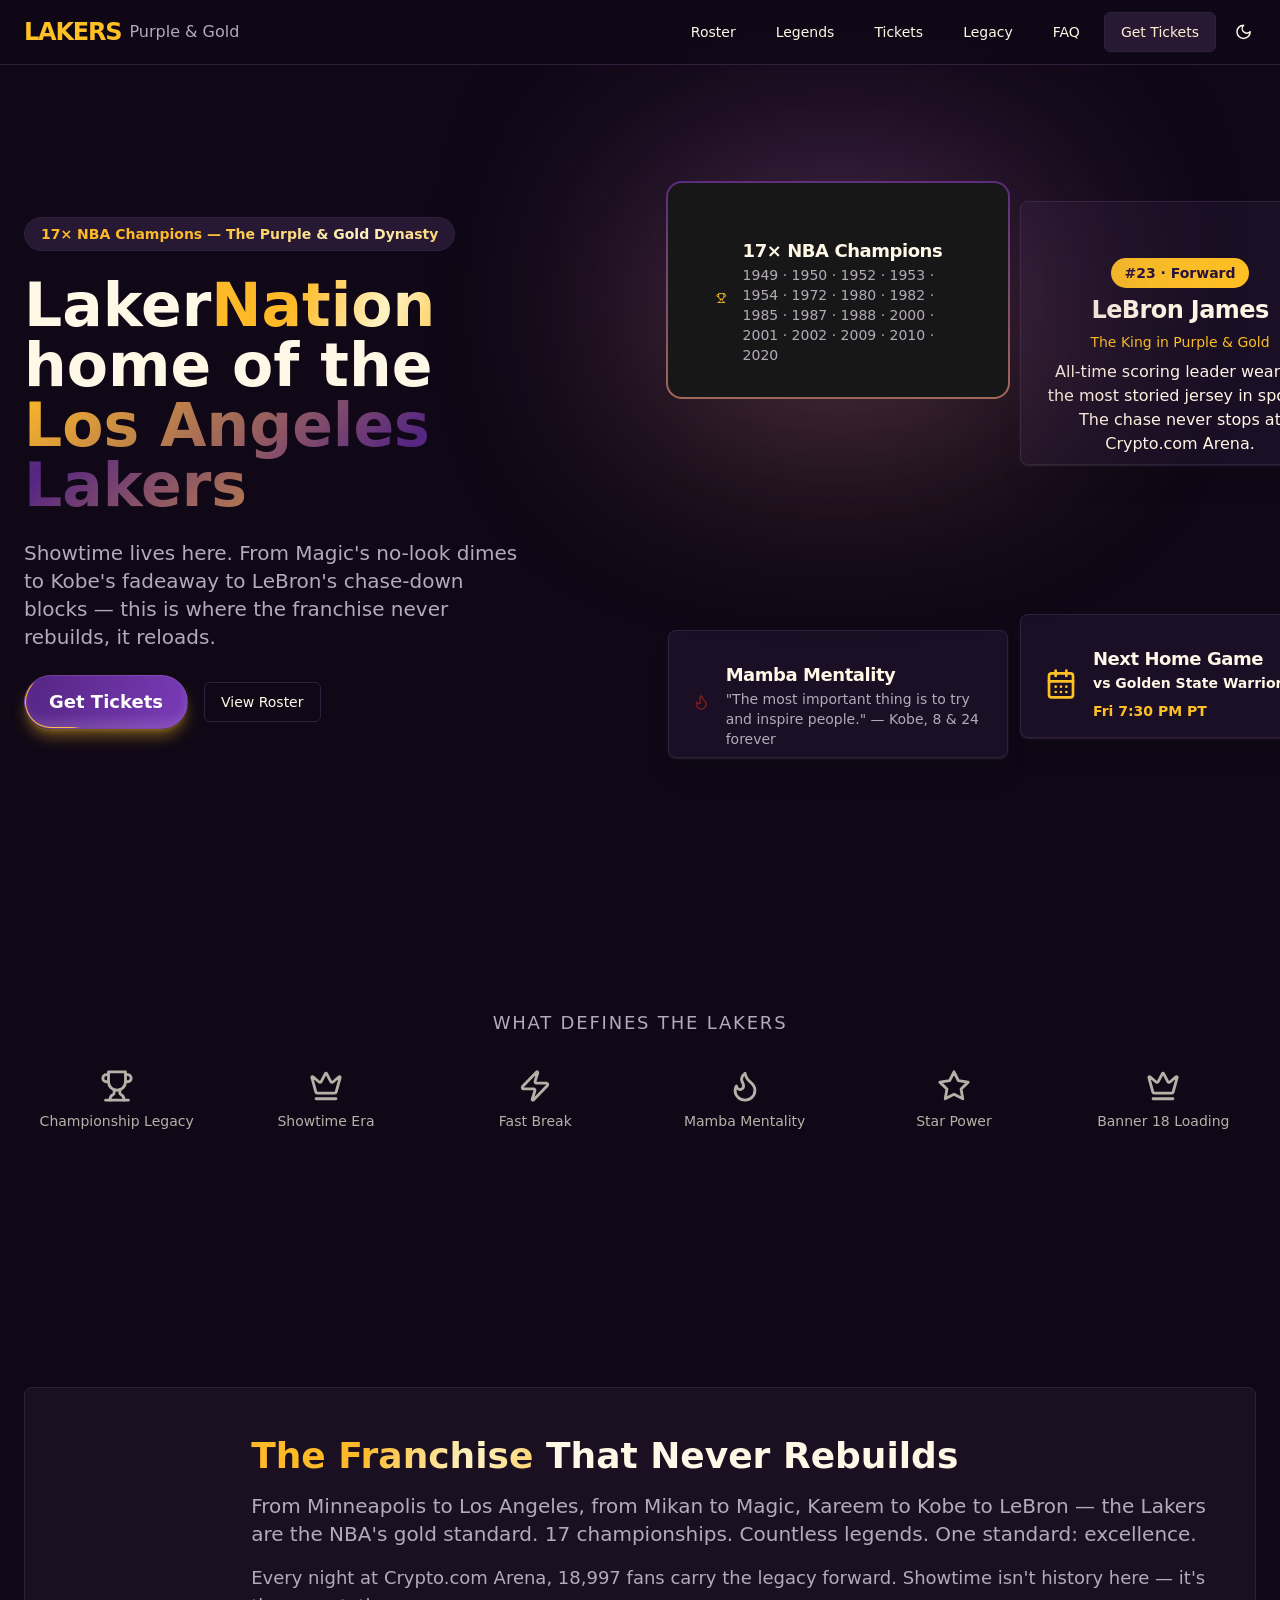
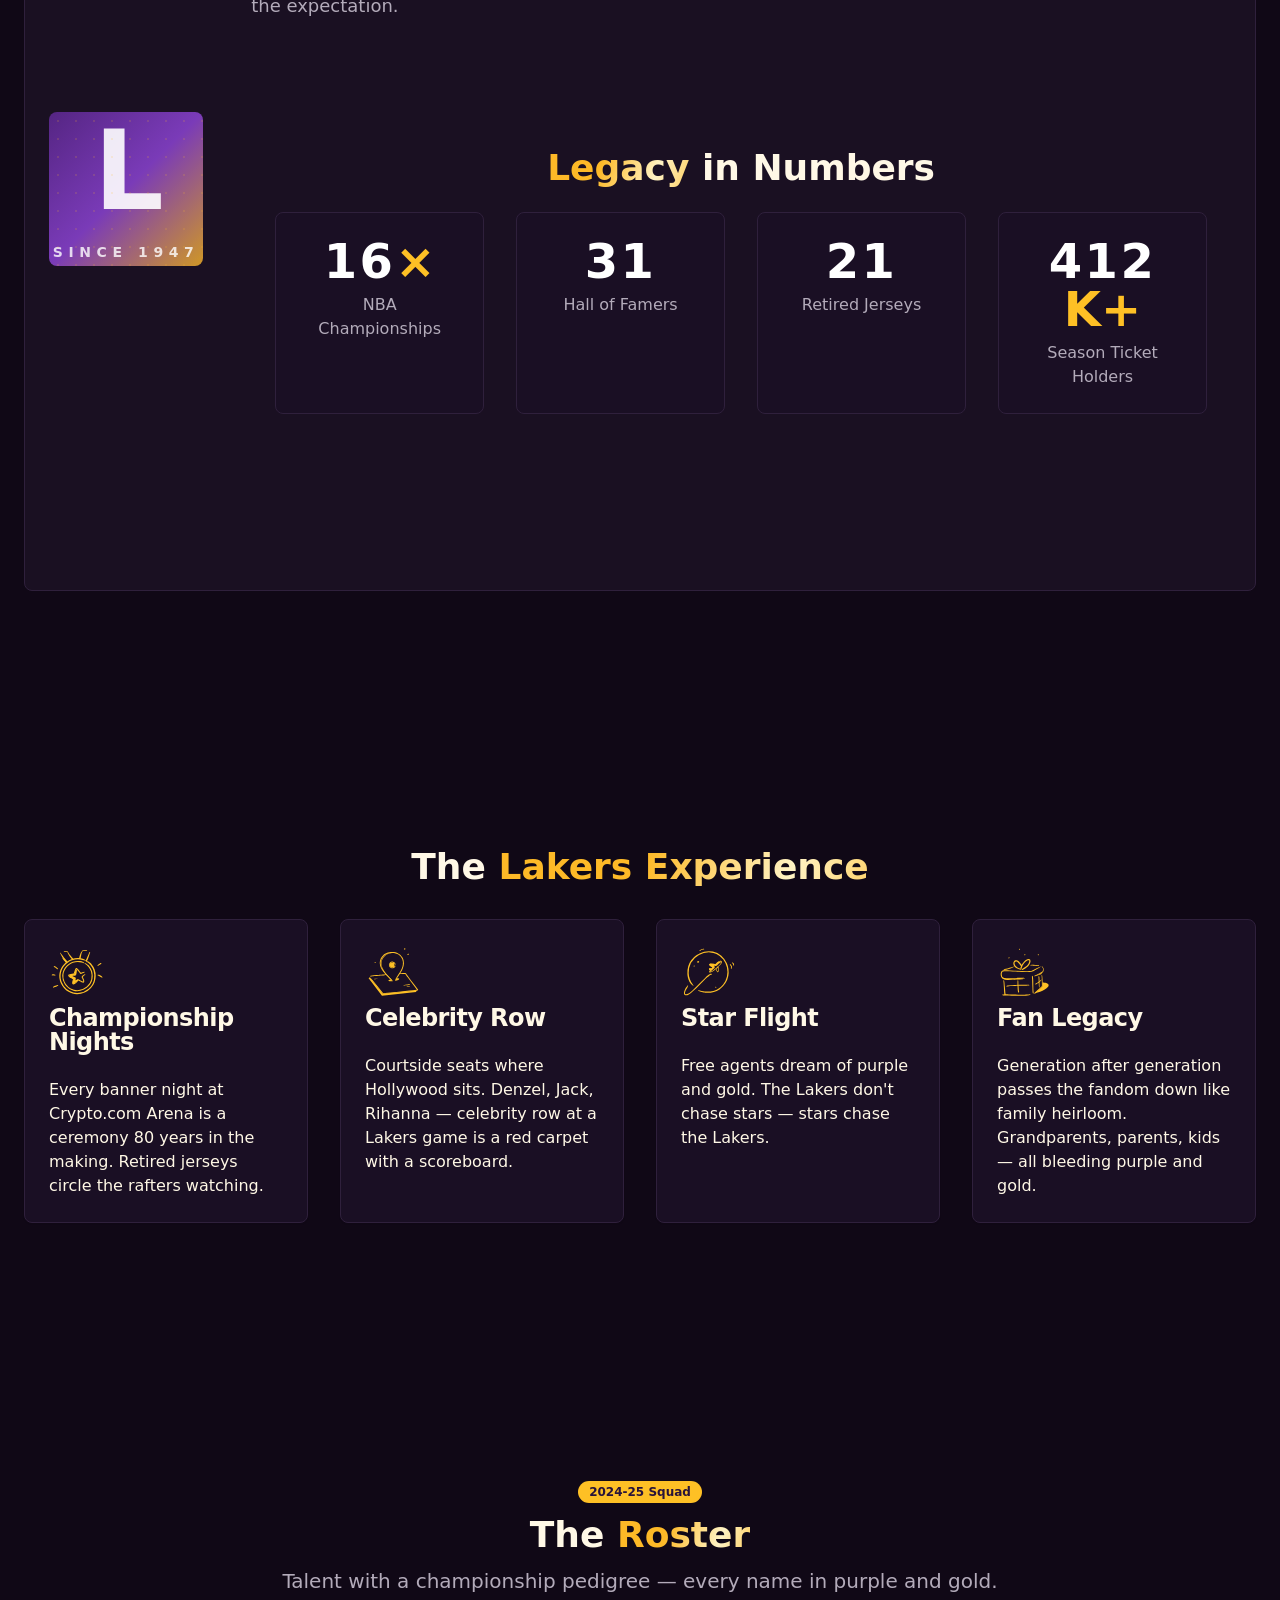
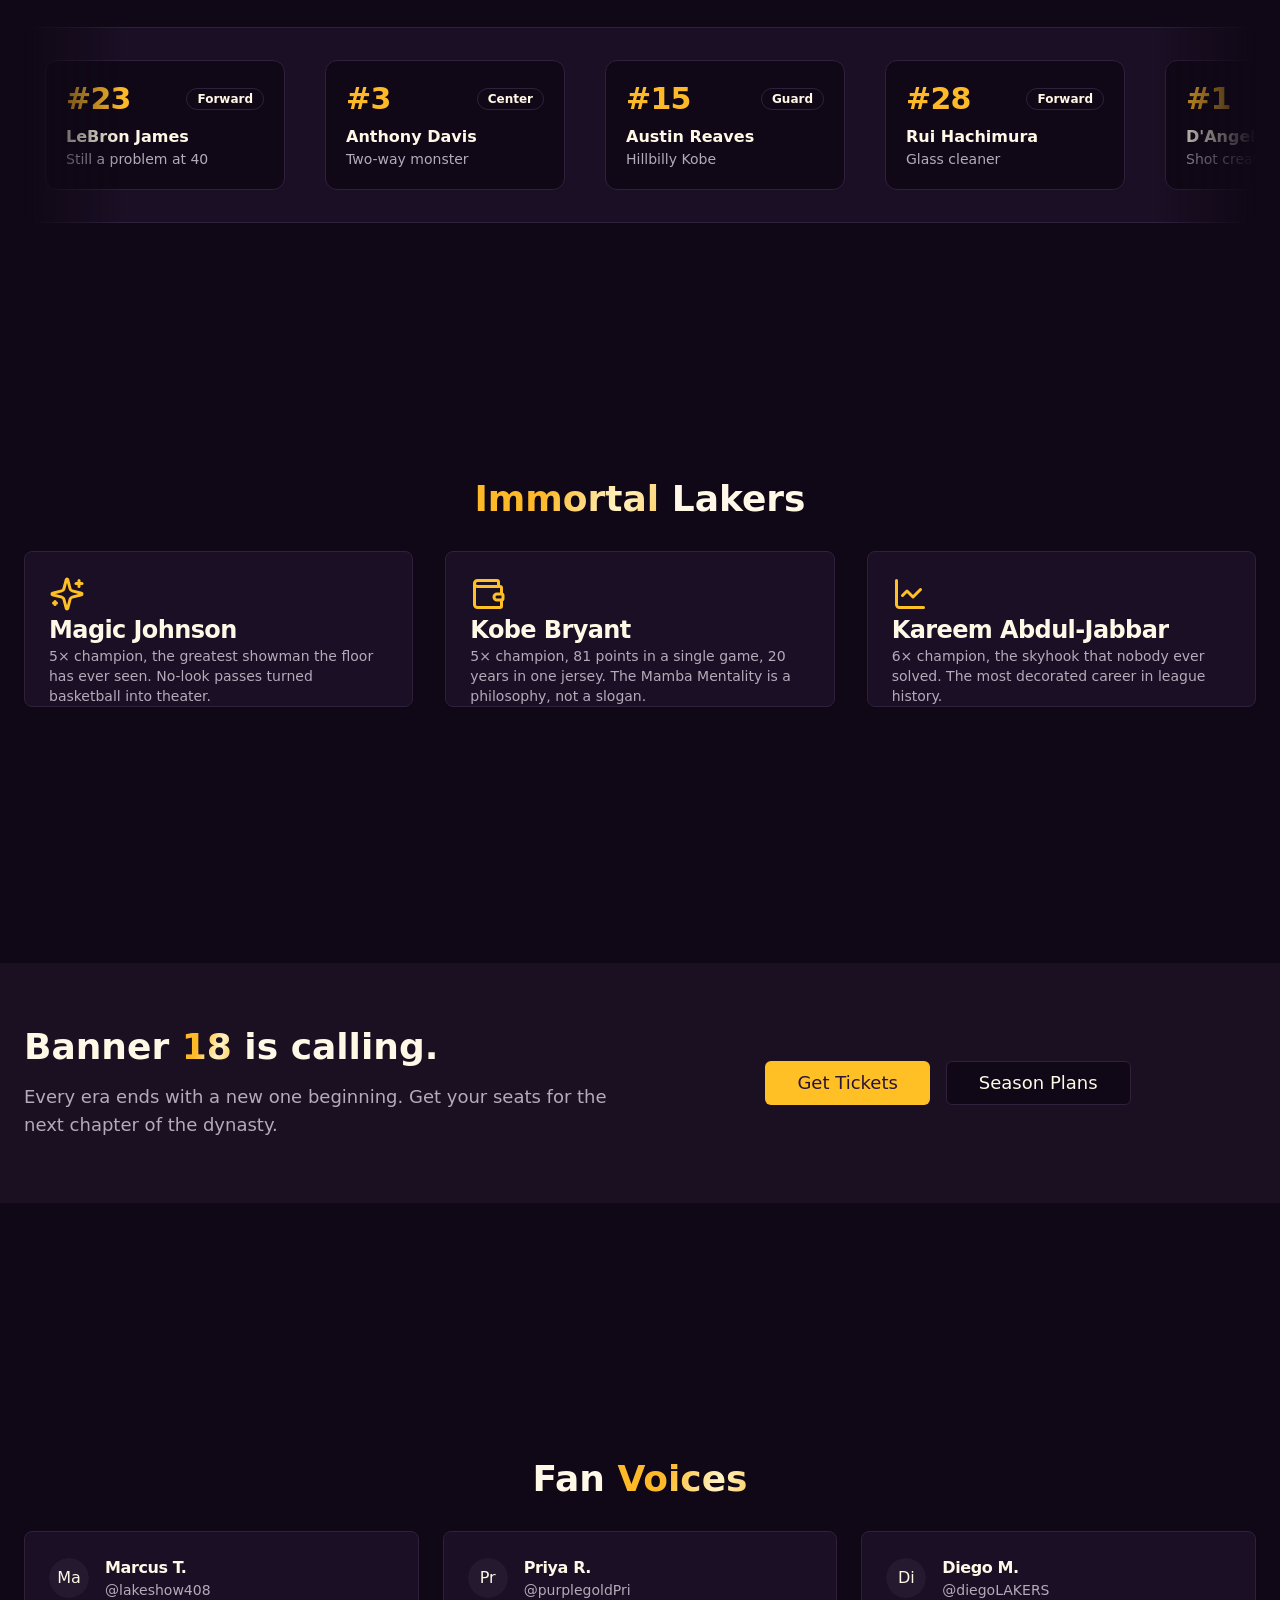
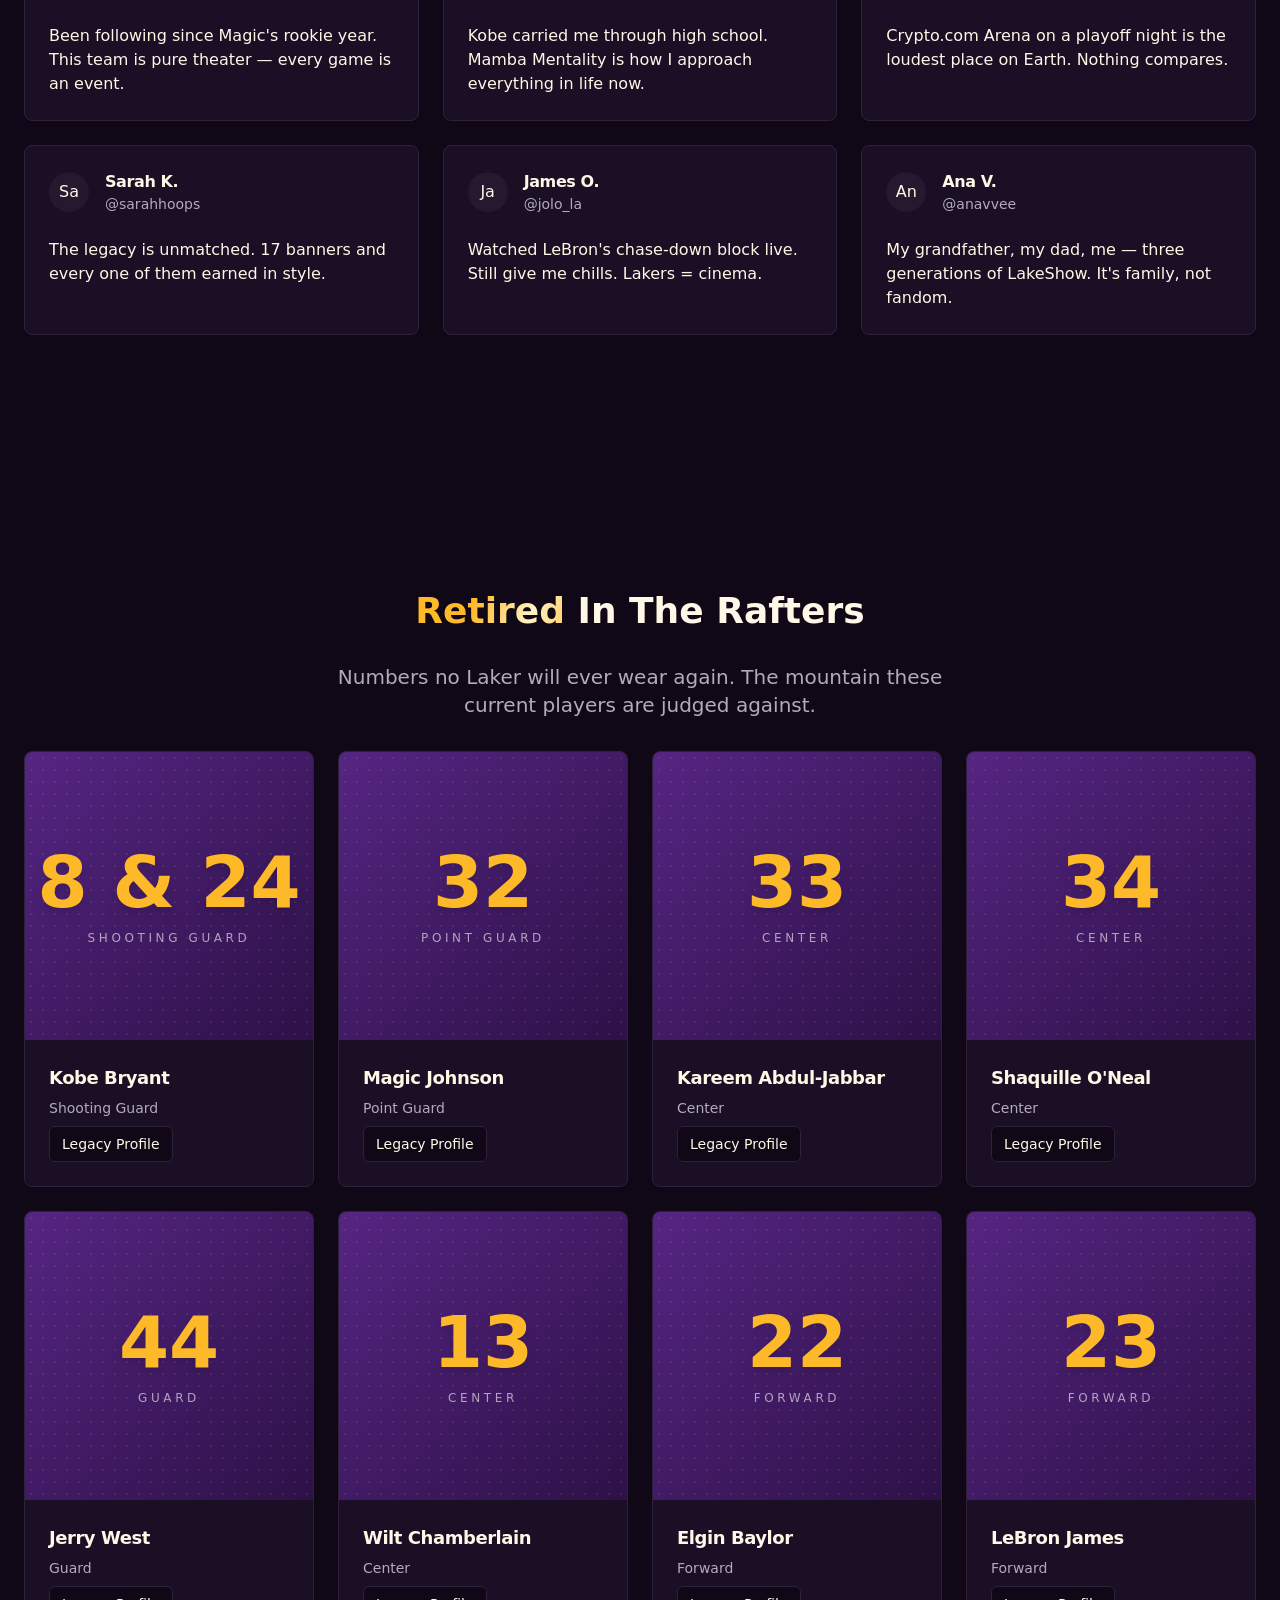
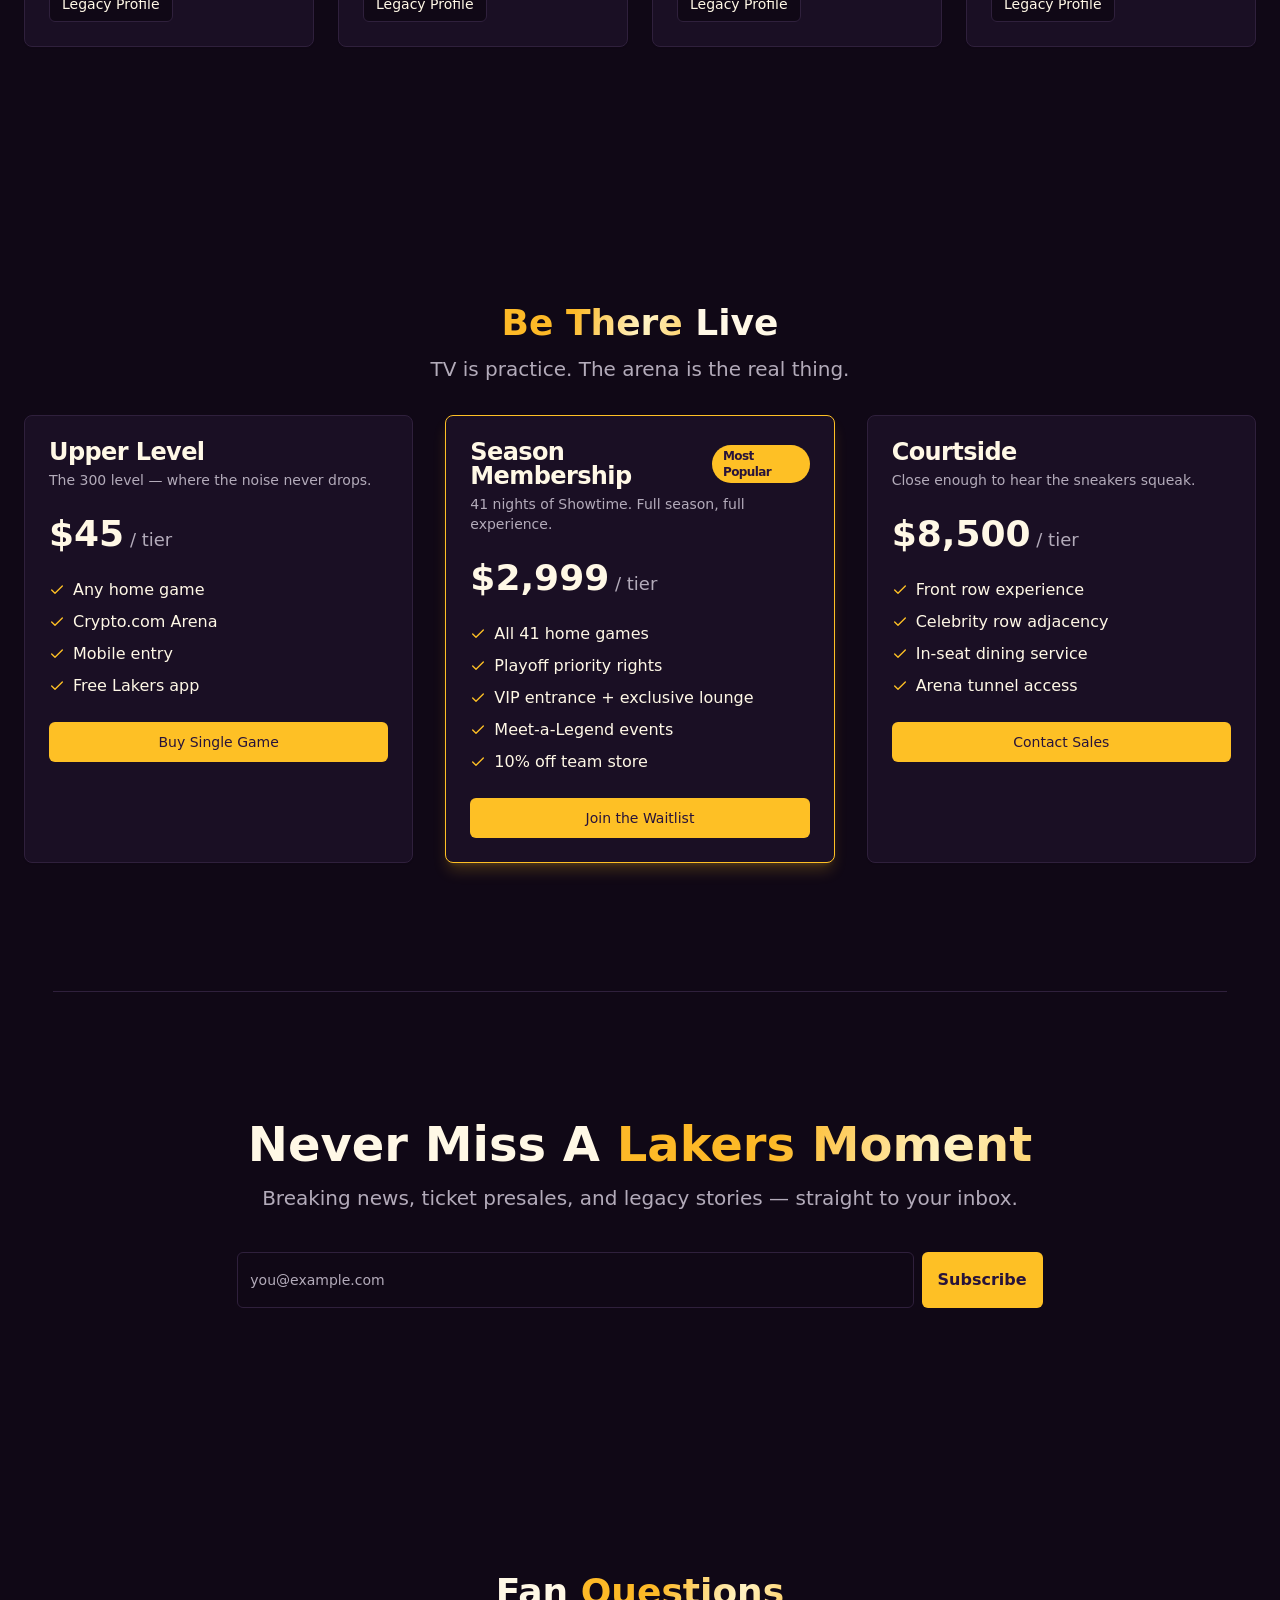
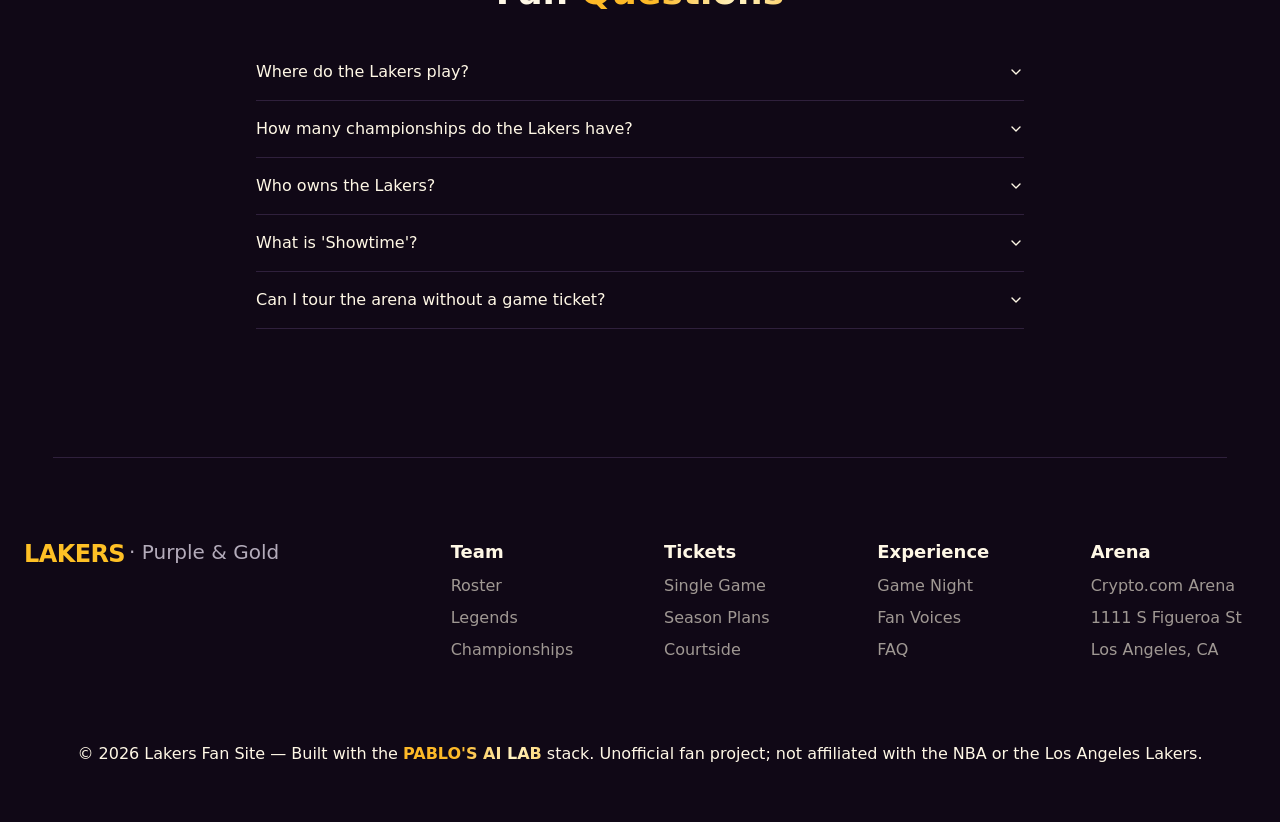
==== index.html @ eae9bddf "Lakers fan site v1" ====
<!DOCTYPE html>
<html lang="en">
  <head>
    <meta charset="UTF-8" />
    <link rel="icon" type="image/svg+xml" href="/assets/icon-CNrJe8c_.ico" />
    <meta name="viewport" content="width=device-width, initial-scale=1.0" />

    <title>Lakers — Purple &amp; Gold | 17× NBA Champions</title>
    <meta name="title" content="Lakers — Purple &amp; Gold | 17× NBA Champions" />
    <meta name="description" content="Home of the Los Angeles Lakers fan experience — roster, legends, championships, tickets and game nights at Crypto.com Arena. Showtime lives here." />

    <meta property="og:type" content="website" />
    <meta property="og:title" content="Lakers — Purple &amp; Gold | 17× NBA Champions" />
    <meta property="og:description" content="Roster, legends, championships and tickets. Showtime lives here." />

    <meta name="twitter:card" content="summary_large_image" />
    <meta name="twitter:title" content="Lakers — Purple &amp; Gold" />
    <meta name="twitter:description" content="Roster, legends, championships and tickets. Showtime lives here." />
    <script type="module" crossorigin src="/assets/index-C89Ctgwf.js"></script>
    <link rel="stylesheet" crossorigin href="/assets/index-Bh5pAWEl.css">
  </head>
  <body>
    <div id="root"></div>
  </body>
</html>
---- assets/index-Bh5pAWEl.css ----
html,body{overflow-x:hidden;max-width:100%}*,:before,:after{box-sizing:border-box;border-width:0;border-style:solid;border-color:#e5e7eb}:before,:after{--tw-content: ""}html,:host{line-height:1.5;-webkit-text-size-adjust:100%;-moz-tab-size:4;-o-tab-size:4;tab-size:4;font-family:ui-sans-serif,system-ui,sans-serif,"Apple Color Emoji","Segoe UI Emoji",Segoe UI Symbol,"Noto Color Emoji";font-feature-settings:normal;font-variation-settings:normal;-webkit-tap-highlight-color:transparent}body{margin:0;line-height:inherit}hr{height:0;color:inherit;border-top-width:1px}abbr:where([title]){-webkit-text-decoration:underline dotted;text-decoration:underline dotted}h1,h2,h3,h4,h5,h6{font-size:inherit;font-weight:inherit}a{color:inherit;text-decoration:inherit}b,strong{font-weight:bolder}code,kbd,samp,pre{font-family:ui-monospace,SFMono-Regular,Menlo,Monaco,Consolas,Liberation Mono,Courier New,monospace;font-feature-settings:normal;font-variation-settings:normal;font-size:1em}small{font-size:80%}sub,sup{font-size:75%;line-height:0;position:relative;vertical-align:baseline}sub{bottom:-.25em}sup{top:-.5em}table{text-indent:0;border-color:inherit;border-collapse:collapse}button,input,optgroup,select,textarea{font-family:inherit;font-feature-settings:inherit;font-variation-settings:inherit;font-size:100%;font-weight:inherit;line-height:inherit;letter-spacing:inherit;color:inherit;margin:0;padding:0}button,select{text-transform:none}button,input:where([type=button]),input:where([type=reset]),input:where([type=submit]){-webkit-appearance:button;background-color:transparent;background-image:none}:-moz-focusring{outline:auto}:-moz-ui-invalid{box-shadow:none}progress{vertical-align:baseline}::-webkit-inner-spin-button,::-webkit-outer-spin-button{height:auto}[type=search]{-webkit-appearance:textfield;outline-offset:-2px}::-webkit-search-decoration{-webkit-appearance:none}::-webkit-file-upload-button{-webkit-appearance:button;font:inherit}summary{display:list-item}blockquote,dl,dd,h1,h2,h3,h4,h5,h6,hr,figure,p,pre{margin:0}fieldset{margin:0;padding:0}legend{padding:0}ol,ul,menu{list-style:none;margin:0;padding:0}dialog{padding:0}textarea{resize:vertical}input::-moz-placeholder,textarea::-moz-placeholder{opacity:1;color:#9ca3af}input::placeholder,textarea::placeholder{opacity:1;color:#9ca3af}button,[role=button]{cursor:pointer}:disabled{cursor:default}img,svg,video,canvas,audio,iframe,embed,object{display:block;vertical-align:middle}img,video{max-width:100%;height:auto}[hidden]{display:none}:root{--background: 0 0% 100%;--foreground: 272 51% 12%;--card: 0 0% 100%;--card-foreground: 272 51% 12%;--popover: 0 0% 100%;--popover-foreground: 272 51% 12%;--primary: 272 51% 42%;--primary-foreground: 43 99% 57%;--secondary: 43 99% 95%;--secondary-foreground: 272 51% 30%;--muted: 272 20% 96%;--muted-foreground: 272 12% 40%;--accent: 43 99% 90%;--accent-foreground: 272 51% 30%;--destructive: 0 84.2% 60.2%;--destructive-foreground: 0 0% 98%;--border: 272 15% 90%;--input: 272 15% 90%;--ring: 272 51% 42%;--radius: .5rem}.dark{--background: 272 45% 6%;--foreground: 43 99% 95%;--card: 272 40% 10%;--card-foreground: 43 99% 95%;--popover: 272 45% 6%;--popover-foreground: 43 99% 95%;--primary: 43 99% 57%;--primary-foreground: 272 51% 15%;--secondary: 272 35% 15%;--secondary-foreground: 43 99% 90%;--muted: 272 30% 14%;--muted-foreground: 272 10% 70%;--accent: 272 35% 18%;--accent-foreground: 43 99% 90%;--destructive: 0 62.8% 30.6%;--destructive-foreground: 0 85.7% 97.3%;--border: 272 30% 18%;--input: 272 30% 18%;--ring: 43 99% 57%}*{border-color:hsl(var(--border))}body{background-color:hsl(var(--background));color:hsl(var(--foreground))}*,:before,:after{--tw-border-spacing-x: 0;--tw-border-spacing-y: 0;--tw-translate-x: 0;--tw-translate-y: 0;--tw-rotate: 0;--tw-skew-x: 0;--tw-skew-y: 0;--tw-scale-x: 1;--tw-scale-y: 1;--tw-pan-x: ;--tw-pan-y: ;--tw-pinch-zoom: ;--tw-scroll-snap-strictness: proximity;--tw-gradient-from-position: ;--tw-gradient-via-position: ;--tw-gradient-to-position: ;--tw-ordinal: ;--tw-slashed-zero: ;--tw-numeric-figure: ;--tw-numeric-spacing: ;--tw-numeric-fraction: ;--tw-ring-inset: ;--tw-ring-offset-width: 0px;--tw-ring-offset-color: #fff;--tw-ring-color: rgb(59 130 246 / .5);--tw-ring-offset-shadow: 0 0 #0000;--tw-ring-shadow: 0 0 #0000;--tw-shadow: 0 0 #0000;--tw-shadow-colored: 0 0 #0000;--tw-blur: ;--tw-brightness: ;--tw-contrast: ;--tw-grayscale: ;--tw-hue-rotate: ;--tw-invert: ;--tw-saturate: ;--tw-sepia: ;--tw-drop-shadow: ;--tw-backdrop-blur: ;--tw-backdrop-brightness: ;--tw-backdrop-contrast: ;--tw-backdrop-grayscale: ;--tw-backdrop-hue-rotate: ;--tw-backdrop-invert: ;--tw-backdrop-opacity: ;--tw-backdrop-saturate: ;--tw-backdrop-sepia: ;--tw-contain-size: ;--tw-contain-layout: ;--tw-contain-paint: ;--tw-contain-style: }::backdrop{--tw-border-spacing-x: 0;--tw-border-spacing-y: 0;--tw-translate-x: 0;--tw-translate-y: 0;--tw-rotate: 0;--tw-skew-x: 0;--tw-skew-y: 0;--tw-scale-x: 1;--tw-scale-y: 1;--tw-pan-x: ;--tw-pan-y: ;--tw-pinch-zoom: ;--tw-scroll-snap-strictness: proximity;--tw-gradient-from-position: ;--tw-gradient-via-position: ;--tw-gradient-to-position: ;--tw-ordinal: ;--tw-slashed-zero: ;--tw-numeric-figure: ;--tw-numeric-spacing: ;--tw-numeric-fraction: ;--tw-ring-inset: ;--tw-ring-offset-width: 0px;--tw-ring-offset-color: #fff;--tw-ring-color: rgb(59 130 246 / .5);--tw-ring-offset-shadow: 0 0 #0000;--tw-ring-shadow: 0 0 #0000;--tw-shadow: 0 0 #0000;--tw-shadow-colored: 0 0 #0000;--tw-blur: ;--tw-brightness: ;--tw-contrast: ;--tw-grayscale: ;--tw-hue-rotate: ;--tw-invert: ;--tw-saturate: ;--tw-sepia: ;--tw-drop-shadow: ;--tw-backdrop-blur: ;--tw-backdrop-brightness: ;--tw-backdrop-contrast: ;--tw-backdrop-grayscale: ;--tw-backdrop-hue-rotate: ;--tw-backdrop-invert: ;--tw-backdrop-opacity: ;--tw-backdrop-saturate: ;--tw-backdrop-sepia: ;--tw-contain-size: ;--tw-contain-layout: ;--tw-contain-paint: ;--tw-contain-style: }.container{width:100%;margin-right:auto;margin-left:auto;padding-right:1.5rem;padding-left:1.5rem}@media (min-width: 1400px){.container{max-width:1400px}}.sr-only{position:absolute;width:1px;height:1px;padding:0;margin:-1px;overflow:hidden;clip:rect(0,0,0,0);white-space:nowrap;border-width:0}.visible{visibility:visible}.fixed{position:fixed}.absolute{position:absolute}.relative{position:relative}.sticky{position:sticky}.-inset-full{top:-100%;right:-100%;bottom:-100%;left:-100%}.inset-0{top:0;right:0;bottom:0;left:0}.inset-\[var\(--cut\)\]{inset:var(--cut)}.inset-x-0{left:0;right:0}.inset-y-0{top:0;bottom:0}.-bottom-\[5px\]{bottom:-5px}.-top-\[10px\]{top:-10px}.bottom-0{bottom:0}.bottom-4{bottom:1rem}.bottom-\[15px\]{bottom:15px}.left-0{left:0}.left-2{left:.5rem}.right-0{right:0}.right-4{right:1rem}.right-\[20px\]{right:20px}.right-\[40px\]{right:40px}.top-0{top:0}.top-2{top:.5rem}.top-4{top:1rem}.top-\[1px\]{top:1px}.top-\[60\%\]{top:60%}.top-full{top:100%}.-z-20{z-index:-20}.-z-30{z-index:-30}.z-0{z-index:0}.z-10{z-index:10}.z-40{z-index:40}.z-50{z-index:50}.z-\[1\]{z-index:1}.col-span-full{grid-column:1 / -1}.m-0{margin:0}.-mx-1{margin-left:-.25rem;margin-right:-.25rem}.mx-3{margin-left:.75rem;margin-right:.75rem}.mx-auto{margin-left:auto;margin-right:auto}.my-1{margin-top:.25rem;margin-bottom:.25rem}.my-24{margin-top:6rem;margin-bottom:6rem}.mb-8{margin-bottom:2rem}.ml-1{margin-left:.25rem}.ml-2{margin-left:.5rem}.ml-auto{margin-left:auto}.mr-2{margin-right:.5rem}.mt-1{margin-top:.25rem}.mt-1\.5{margin-top:.375rem}.mt-2{margin-top:.5rem}.mt-3{margin-top:.75rem}.mt-4{margin-top:1rem}.mt-6{margin-top:1.5rem}.mt-8{margin-top:2rem}.block{display:block}.inline-block{display:inline-block}.inline{display:inline}.flex{display:flex}.inline-flex{display:inline-flex}.grid{display:grid}.hidden{display:none}.aspect-\[1\]{aspect-ratio:1}.aspect-square{aspect-ratio:1 / 1}.h-1{height:.25rem}.h-1\.5{height:.375rem}.h-10{height:2.5rem}.h-11{height:2.75rem}.h-14{height:3.5rem}.h-16{height:4rem}.h-2{height:.5rem}.h-3{height:.75rem}.h-3\.5{height:.875rem}.h-4{height:1rem}.h-6{height:1.5rem}.h-9{height:2.25rem}.h-\[1\.1rem\]{height:1.1rem}.h-\[100cqh\]{height:100cqh}.h-\[560px\]{height:560px}.h-\[var\(--radix-navigation-menu-viewport-height\)\]{height:var(--radix-navigation-menu-viewport-height)}.h-fit{height:-moz-fit-content;height:fit-content}.h-full{height:100%}.h-px{height:1px}.min-h-\[inherit\]{min-height:inherit}.w-10{width:2.5rem}.w-11\/12{width:91.666667%}.w-12{width:3rem}.w-14{width:3.5rem}.w-2{width:.5rem}.w-3{width:.75rem}.w-3\.5{width:.875rem}.w-3\/4{width:75%}.w-4{width:1rem}.w-6{width:1.5rem}.w-60{width:15rem}.w-80{width:20rem}.w-\[1\.2rem\]{width:1.2rem}.w-\[180px\]{width:180px}.w-\[300px\]{width:300px}.w-\[340px\]{width:340px}.w-\[700px\]{width:700px}.w-auto{width:auto}.w-fit{width:-moz-fit-content;width:fit-content}.w-full{width:100%}.w-max{width:-moz-max-content;width:max-content}.w-screen{width:100vw}.min-w-\[8rem\]{min-width:8rem}.max-w-2xl{max-width:42rem}.max-w-3xl{max-width:48rem}.max-w-max{max-width:-moz-max-content;max-width:max-content}.flex-1{flex:1 1 0%}.shrink-0{flex-shrink:0}.rotate-0{--tw-rotate: 0deg;transform:translate(var(--tw-translate-x),var(--tw-translate-y)) rotate(var(--tw-rotate)) skew(var(--tw-skew-x)) skewY(var(--tw-skew-y)) scaleX(var(--tw-scale-x)) scaleY(var(--tw-scale-y))}.rotate-45{--tw-rotate: 45deg;transform:translate(var(--tw-translate-x),var(--tw-translate-y)) rotate(var(--tw-rotate)) skew(var(--tw-skew-x)) skewY(var(--tw-skew-y)) scaleX(var(--tw-scale-x)) scaleY(var(--tw-scale-y))}.rotate-90{--tw-rotate: 90deg;transform:translate(var(--tw-translate-x),var(--tw-translate-y)) rotate(var(--tw-rotate)) skew(var(--tw-skew-x)) skewY(var(--tw-skew-y)) scaleX(var(--tw-scale-x)) scaleY(var(--tw-scale-y))}.scale-0{--tw-scale-x: 0;--tw-scale-y: 0;transform:translate(var(--tw-translate-x),var(--tw-translate-y)) rotate(var(--tw-rotate)) skew(var(--tw-skew-x)) skewY(var(--tw-skew-y)) scaleX(var(--tw-scale-x)) scaleY(var(--tw-scale-y))}.scale-100{--tw-scale-x: 1;--tw-scale-y: 1;transform:translate(var(--tw-translate-x),var(--tw-translate-y)) rotate(var(--tw-rotate)) skew(var(--tw-skew-x)) skewY(var(--tw-skew-y)) scaleX(var(--tw-scale-x)) scaleY(var(--tw-scale-y))}.transform-gpu{transform:translate3d(var(--tw-translate-x),var(--tw-translate-y),0) rotate(var(--tw-rotate)) skew(var(--tw-skew-x)) skewY(var(--tw-skew-y)) scaleX(var(--tw-scale-x)) scaleY(var(--tw-scale-y))}@keyframes marquee{0%{transform:translate(0)}to{transform:translate(calc(-100% - var(--gap)))}}.animate-marquee{animation:marquee var(--duration) linear infinite}@keyframes marquee-vertical{0%{transform:translateY(0)}to{transform:translateY(calc(-100% - var(--gap)))}}.animate-marquee-vertical{animation:marquee-vertical var(--duration) linear infinite}.cursor-default{cursor:default}.cursor-pointer{cursor:pointer}.select-none{-webkit-user-select:none;-moz-user-select:none;user-select:none}.resize{resize:both}.list-none{list-style-type:none}.grid-cols-2{grid-template-columns:repeat(2,minmax(0,1fr))}.flex-row{flex-direction:row}.flex-col{flex-direction:column}.flex-col-reverse{flex-direction:column-reverse}.flex-wrap{flex-wrap:wrap}.place-items-center{place-items:center}.items-end{align-items:flex-end}.items-center{align-items:center}.justify-center{justify-content:center}.justify-between{justify-content:space-between}.justify-around{justify-content:space-around}.gap-10{gap:2.5rem}.gap-2{gap:.5rem}.gap-4{gap:1rem}.gap-6{gap:1.5rem}.gap-8{gap:2rem}.gap-\[var\(--gap\)\]{gap:var(--gap)}.gap-x-12{-moz-column-gap:3rem;column-gap:3rem}.gap-y-8{row-gap:2rem}.space-x-1>:not([hidden])~:not([hidden]){--tw-space-x-reverse: 0;margin-right:calc(.25rem * var(--tw-space-x-reverse));margin-left:calc(.25rem * calc(1 - var(--tw-space-x-reverse)))}.space-y-1>:not([hidden])~:not([hidden]){--tw-space-y-reverse: 0;margin-top:calc(.25rem * calc(1 - var(--tw-space-y-reverse)));margin-bottom:calc(.25rem * var(--tw-space-y-reverse))}.space-y-1\.5>:not([hidden])~:not([hidden]){--tw-space-y-reverse: 0;margin-top:calc(.375rem * calc(1 - var(--tw-space-y-reverse)));margin-bottom:calc(.375rem * var(--tw-space-y-reverse))}.space-y-2>:not([hidden])~:not([hidden]){--tw-space-y-reverse: 0;margin-top:calc(.5rem * calc(1 - var(--tw-space-y-reverse)));margin-bottom:calc(.5rem * var(--tw-space-y-reverse))}.space-y-3>:not([hidden])~:not([hidden]){--tw-space-y-reverse: 0;margin-top:calc(.75rem * calc(1 - var(--tw-space-y-reverse)));margin-bottom:calc(.75rem * var(--tw-space-y-reverse))}.space-y-4>:not([hidden])~:not([hidden]){--tw-space-y-reverse: 0;margin-top:calc(1rem * calc(1 - var(--tw-space-y-reverse)));margin-bottom:calc(1rem * var(--tw-space-y-reverse))}.space-y-6>:not([hidden])~:not([hidden]){--tw-space-y-reverse: 0;margin-top:calc(1.5rem * calc(1 - var(--tw-space-y-reverse)));margin-bottom:calc(1.5rem * var(--tw-space-y-reverse))}.space-y-8>:not([hidden])~:not([hidden]){--tw-space-y-reverse: 0;margin-top:calc(2rem * calc(1 - var(--tw-space-y-reverse)));margin-bottom:calc(2rem * var(--tw-space-y-reverse))}.self-center{align-self:center}.overflow-hidden{overflow:hidden}.overflow-visible{overflow:visible}.whitespace-nowrap{white-space:nowrap}.break-words{overflow-wrap:break-word}.rounded-2xl{border-radius:1rem}.rounded-\[var\(--border-radius\)\]{border-radius:var(--border-radius)}.rounded-\[var\(--card-content-radius\)\]{border-radius:var(--card-content-radius)}.rounded-full{border-radius:9999px}.rounded-lg{border-radius:var(--radius)}.rounded-md{border-radius:calc(var(--radius) - 2px)}.rounded-none{border-radius:0}.rounded-sm{border-radius:calc(var(--radius) - 4px)}.rounded-xl{border-radius:.75rem}.rounded-tl-sm{border-top-left-radius:calc(var(--radius) - 4px)}.border{border-width:1px}.border-b,.border-b-\[1px\]{border-bottom-width:1px}.border-l{border-left-width:1px}.border-r{border-right-width:1px}.border-t{border-top-width:1px}.border-input{border-color:hsl(var(--input))}.border-primary{border-color:hsl(var(--primary))}.border-transparent{border-color:transparent}.border-white\/10{border-color:#ffffff1a}.bg-background{background-color:hsl(var(--background))}.bg-background\/80{background-color:hsl(var(--background) / .8)}.bg-border{background-color:hsl(var(--border))}.bg-card{background-color:hsl(var(--card))}.bg-destructive{background-color:hsl(var(--destructive))}.bg-gray-100{--tw-bg-opacity: 1;background-color:rgb(243 244 246 / var(--tw-bg-opacity))}.bg-muted{background-color:hsl(var(--muted))}.bg-muted\/50{background-color:hsl(var(--muted) / .5)}.bg-popover{background-color:hsl(var(--popover))}.bg-primary{background-color:hsl(var(--primary))}.bg-secondary{background-color:hsl(var(--secondary))}.bg-\[radial-gradient\(circle_at_center\,\#FDB927_1\.5px\,transparent_1\.5px\)\]{background-image:radial-gradient(circle at center,#FDB927 1.5px,transparent 1.5px)}.bg-\[radial-gradient\(circle_at_center\,\#FDB927_1px\,transparent_1px\)\]{background-image:radial-gradient(circle at center,#FDB927 1px,transparent 1px)}.bg-gradient-to-br{background-image:linear-gradient(to bottom right,var(--tw-gradient-stops))}.from-\[\#552583\]{--tw-gradient-from: #552583 var(--tw-gradient-from-position);--tw-gradient-to: rgb(85 37 131 / 0) var(--tw-gradient-to-position);--tw-gradient-stops: var(--tw-gradient-from), var(--tw-gradient-to)}.via-\[\#7a3bb8\]{--tw-gradient-to: rgb(122 59 184 / 0) var(--tw-gradient-to-position);--tw-gradient-stops: var(--tw-gradient-from), #7a3bb8 var(--tw-gradient-via-position), var(--tw-gradient-to)}.to-\[\#2d1147\]{--tw-gradient-to: #2d1147 var(--tw-gradient-to-position)}.to-\[\#FDB927\]\/80{--tw-gradient-to: rgb(253 185 39 / .8) var(--tw-gradient-to-position)}.bg-\[length\:200\%_auto\]{background-size:200% auto}.bg-clip-text{-webkit-background-clip:text;background-clip:text}.fill-current{fill:currentColor}.fill-primary{fill:hsl(var(--primary))}.p-0{padding:0}.p-1{padding:.25rem}.p-2{padding:.5rem}.p-5{padding:1.25rem}.p-6{padding:1.5rem}.px-2{padding-left:.5rem;padding-right:.5rem}.px-2\.5{padding-left:.625rem;padding-right:.625rem}.px-3{padding-left:.75rem;padding-right:.75rem}.px-4{padding-left:1rem;padding-right:1rem}.px-6{padding-left:1.5rem;padding-right:1.5rem}.px-8{padding-left:2rem;padding-right:2rem}.py-0{padding-top:0;padding-bottom:0}.py-0\.5{padding-top:.125rem;padding-bottom:.125rem}.py-1{padding-top:.25rem;padding-bottom:.25rem}.py-1\.5{padding-top:.375rem;padding-bottom:.375rem}.py-12{padding-top:3rem;padding-bottom:3rem}.py-16{padding-top:4rem;padding-bottom:4rem}.py-2{padding-top:.5rem;padding-bottom:.5rem}.py-20{padding-top:5rem;padding-bottom:5rem}.py-24{padding-top:6rem;padding-bottom:6rem}.py-3{padding-top:.75rem;padding-bottom:.75rem}.py-4{padding-top:1rem;padding-bottom:1rem}.py-6{padding-top:1.5rem;padding-bottom:1.5rem}.pb-1{padding-bottom:.25rem}.pb-14{padding-bottom:3.5rem}.pb-2{padding-bottom:.5rem}.pb-4{padding-bottom:1rem}.pb-6{padding-bottom:1.5rem}.pb-8{padding-bottom:2rem}.pl-8{padding-left:2rem}.pr-2{padding-right:.5rem}.pt-0{padding-top:0}.text-center{text-align:center}.text-2xl{font-size:1.5rem;line-height:2rem}.text-3xl{font-size:1.875rem;line-height:2.25rem}.text-4xl{font-size:2.25rem;line-height:2.5rem}.text-5xl{font-size:3rem;line-height:1}.text-7xl{font-size:4.5rem;line-height:1}.text-\[110px\]{font-size:110px}.text-\[16px\]{font-size:16px}.text-\[17px\]{font-size:17px}.text-base{font-size:1rem;line-height:1.5rem}.text-lg{font-size:1.125rem;line-height:1.75rem}.text-sm{font-size:.875rem;line-height:1.25rem}.text-xl{font-size:1.25rem;line-height:1.75rem}.text-xs{font-size:.75rem;line-height:1rem}.font-black{font-weight:900}.font-bold{font-weight:700}.font-light{font-weight:300}.font-medium{font-weight:500}.font-normal{font-weight:400}.font-semibold{font-weight:600}.uppercase{text-transform:uppercase}.tabular-nums{--tw-numeric-spacing: tabular-nums;font-variant-numeric:var(--tw-ordinal) var(--tw-slashed-zero) var(--tw-numeric-figure) var(--tw-numeric-spacing) var(--tw-numeric-fraction)}.leading-none{line-height:1}.leading-tight{line-height:1.25}.tracking-\[0\.3em\]{letter-spacing:.3em}.tracking-\[0\.4em\]{letter-spacing:.4em}.tracking-tight{letter-spacing:-.025em}.tracking-tighter{letter-spacing:-.05em}.tracking-wider{letter-spacing:.05em}.tracking-widest{letter-spacing:.1em}.text-\[\#FDB927\]{--tw-text-opacity: 1;color:rgb(253 185 39 / var(--tw-text-opacity))}.text-black{--tw-text-opacity: 1;color:rgb(0 0 0 / var(--tw-text-opacity))}.text-card-foreground{color:hsl(var(--card-foreground))}.text-destructive{color:hsl(var(--destructive))}.text-destructive-foreground{color:hsl(var(--destructive-foreground))}.text-foreground{color:hsl(var(--foreground))}.text-muted-foreground{color:hsl(var(--muted-foreground))}.text-popover-foreground{color:hsl(var(--popover-foreground))}.text-primary{color:hsl(var(--primary))}.text-primary-foreground{color:hsl(var(--primary-foreground))}.text-secondary-foreground{color:hsl(var(--secondary-foreground))}.text-transparent{color:transparent}.text-white{--tw-text-opacity: 1;color:rgb(255 255 255 / var(--tw-text-opacity))}.text-white\/60{color:#fff9}.text-white\/80{color:#fffc}.text-white\/90{color:#ffffffe6}.underline-offset-4{text-underline-offset:4px}.opacity-10{opacity:.1}.opacity-15{opacity:.15}.opacity-60{opacity:.6}.opacity-70{opacity:.7}.opacity-90{opacity:.9}.shadow-\[inset_0_-8px_10px_\#ffffff1f\]{--tw-shadow: inset 0 -8px 10px #ffffff1f;--tw-shadow-colored: inset 0 -8px 10px var(--tw-shadow-color);box-shadow:var(--tw-ring-offset-shadow, 0 0 #0000),var(--tw-ring-shadow, 0 0 #0000),var(--tw-shadow)}.shadow-lg{--tw-shadow: 0 10px 15px -3px rgb(0 0 0 / .1), 0 4px 6px -4px rgb(0 0 0 / .1);--tw-shadow-colored: 0 10px 15px -3px var(--tw-shadow-color), 0 4px 6px -4px var(--tw-shadow-color);box-shadow:var(--tw-ring-offset-shadow, 0 0 #0000),var(--tw-ring-shadow, 0 0 #0000),var(--tw-shadow)}.shadow-md{--tw-shadow: 0 4px 6px -1px rgb(0 0 0 / .1), 0 2px 4px -2px rgb(0 0 0 / .1);--tw-shadow-colored: 0 4px 6px -1px var(--tw-shadow-color), 0 2px 4px -2px var(--tw-shadow-color);box-shadow:var(--tw-ring-offset-shadow, 0 0 #0000),var(--tw-ring-shadow, 0 0 #0000),var(--tw-shadow)}.shadow-sm{--tw-shadow: 0 1px 2px 0 rgb(0 0 0 / .05);--tw-shadow-colored: 0 1px 2px 0 var(--tw-shadow-color);box-shadow:var(--tw-ring-offset-shadow, 0 0 #0000),var(--tw-ring-shadow, 0 0 #0000),var(--tw-shadow)}.shadow-black\/10{--tw-shadow-color: rgb(0 0 0 / .1);--tw-shadow: var(--tw-shadow-colored)}.shadow-primary\/20{--tw-shadow-color: hsl(var(--primary) / .2);--tw-shadow: var(--tw-shadow-colored)}.shadow-primary\/40{--tw-shadow-color: hsl(var(--primary) / .4);--tw-shadow: var(--tw-shadow-colored)}.outline-none{outline:2px solid transparent;outline-offset:2px}.outline{outline-style:solid}.ring-offset-background{--tw-ring-offset-color: hsl(var(--background))}.blur-\[2px\]{--tw-blur: blur(2px);filter:var(--tw-blur) var(--tw-brightness) var(--tw-contrast) var(--tw-grayscale) var(--tw-hue-rotate) var(--tw-invert) var(--tw-saturate) var(--tw-sepia) var(--tw-drop-shadow)}.drop-shadow-lg{--tw-drop-shadow: drop-shadow(0 10px 8px rgb(0 0 0 / .04)) drop-shadow(0 4px 3px rgb(0 0 0 / .1));filter:var(--tw-blur) var(--tw-brightness) var(--tw-contrast) var(--tw-grayscale) var(--tw-hue-rotate) var(--tw-invert) var(--tw-saturate) var(--tw-sepia) var(--tw-drop-shadow)}.drop-shadow-xl{--tw-drop-shadow: drop-shadow(0 20px 13px rgb(0 0 0 / .03)) drop-shadow(0 8px 5px rgb(0 0 0 / .08));filter:var(--tw-blur) var(--tw-brightness) var(--tw-contrast) var(--tw-grayscale) var(--tw-hue-rotate) var(--tw-invert) var(--tw-saturate) var(--tw-sepia) var(--tw-drop-shadow)}.backdrop-blur-sm{--tw-backdrop-blur: blur(4px);-webkit-backdrop-filter:var(--tw-backdrop-blur) var(--tw-backdrop-brightness) var(--tw-backdrop-contrast) var(--tw-backdrop-grayscale) var(--tw-backdrop-hue-rotate) var(--tw-backdrop-invert) var(--tw-backdrop-opacity) var(--tw-backdrop-saturate) var(--tw-backdrop-sepia);backdrop-filter:var(--tw-backdrop-blur) var(--tw-backdrop-brightness) var(--tw-backdrop-contrast) var(--tw-backdrop-grayscale) var(--tw-backdrop-hue-rotate) var(--tw-backdrop-invert) var(--tw-backdrop-opacity) var(--tw-backdrop-saturate) var(--tw-backdrop-sepia)}.transition{transition-property:color,background-color,border-color,text-decoration-color,fill,stroke,opacity,box-shadow,transform,filter,-webkit-backdrop-filter;transition-property:color,background-color,border-color,text-decoration-color,fill,stroke,opacity,box-shadow,transform,filter,backdrop-filter;transition-property:color,background-color,border-color,text-decoration-color,fill,stroke,opacity,box-shadow,transform,filter,backdrop-filter,-webkit-backdrop-filter;transition-timing-function:cubic-bezier(.4,0,.2,1);transition-duration:.15s}.transition-all{transition-property:all;transition-timing-function:cubic-bezier(.4,0,.2,1);transition-duration:.15s}.transition-colors{transition-property:color,background-color,border-color,text-decoration-color,fill,stroke;transition-timing-function:cubic-bezier(.4,0,.2,1);transition-duration:.15s}.transition-opacity{transition-property:opacity;transition-timing-function:cubic-bezier(.4,0,.2,1);transition-duration:.15s}.transition-transform{transition-property:transform;transition-timing-function:cubic-bezier(.4,0,.2,1);transition-duration:.15s}.duration-200{transition-duration:.2s}.duration-300{transition-duration:.3s}.ease-in-out{transition-timing-function:cubic-bezier(.4,0,.2,1)}@keyframes enter{0%{opacity:var(--tw-enter-opacity, 1);transform:translate3d(var(--tw-enter-translate-x, 0),var(--tw-enter-translate-y, 0),0) scale3d(var(--tw-enter-scale, 1),var(--tw-enter-scale, 1),var(--tw-enter-scale, 1)) rotate(var(--tw-enter-rotate, 0))}}@keyframes exit{to{opacity:var(--tw-exit-opacity, 1);transform:translate3d(var(--tw-exit-translate-x, 0),var(--tw-exit-translate-y, 0),0) scale3d(var(--tw-exit-scale, 1),var(--tw-exit-scale, 1),var(--tw-exit-scale, 1)) rotate(var(--tw-exit-rotate, 0))}}.duration-200{animation-duration:.2s}.duration-300{animation-duration:.3s}.ease-in-out{animation-timing-function:cubic-bezier(.4,0,.2,1)}.running{animation-play-state:running}.\[--duration\:40s\]{--duration: 40s}.\[--duration\:45s\]{--duration: 45s}.\[--gap\:1rem\]{--gap: 1rem}.\[animation-direction\:reverse\]{animation-direction:reverse}.\[background-size\:12px_12px\]{background-size:12px 12px}.\[background-size\:18px_18px\]{background-size:18px 18px}.\[background\:conic-gradient\(from_calc\(270deg-\(var\(--spread\)\*0\.5\)\)\,transparent_0\,var\(--shimmer-color\)_var\(--spread\)\,transparent_var\(--spread\)\)\]{background:conic-gradient(from calc(270deg - (var(--spread) * .5)),transparent 0,var(--shimmer-color) var(--spread),transparent var(--spread))}.\[background\:var\(--bg\)\]{background:var(--bg)}.\[border-radius\:var\(--radius\)\]{border-radius:var(--radius)}.\[mask-image\:linear-gradient\(to_right\,transparent\,black_8\%\,black_92\%\,transparent\)\]{-webkit-mask-image:linear-gradient(to right,transparent,black 8%,black 92%,transparent);mask-image:linear-gradient(to right,transparent,black 8%,black 92%,transparent)}.\[mask\:none\]{-webkit-mask:none;mask:none}.\[translate\:0_0\]{translate:0 0}.gold-shimmer{background:linear-gradient(110deg,#fdb927 20%,#fff3c4,#fdb927 60%);background-size:200% 100%;-webkit-background-clip:text;background-clip:text;color:transparent;animation:gold-slide 3s linear infinite}@keyframes gold-slide{0%{background-position:200% 0}to{background-position:-200% 0}}.file\:border-0::file-selector-button{border-width:0px}.file\:bg-transparent::file-selector-button{background-color:transparent}.file\:text-sm::file-selector-button{font-size:.875rem;line-height:1.25rem}.file\:font-medium::file-selector-button{font-weight:500}.placeholder\:text-muted-foreground::-moz-placeholder{color:hsl(var(--muted-foreground))}.placeholder\:text-muted-foreground::placeholder{color:hsl(var(--muted-foreground))}.before\:absolute:before{content:var(--tw-content);position:absolute}.before\:-left-\[var\(--border-size\)\]:before{content:var(--tw-content);left:calc(var(--border-size) * -1)}.before\:-top-\[var\(--border-size\)\]:before{content:var(--tw-content);top:calc(var(--border-size) * -1)}.before\:-z-10:before{content:var(--tw-content);z-index:-10}.before\:block:before{content:var(--tw-content);display:block}.before\:h-\[var\(--pseudo-element-height\)\]:before{content:var(--tw-content);height:var(--pseudo-element-height)}.before\:w-\[var\(--pseudo-element-width\)\]:before{content:var(--tw-content);width:var(--pseudo-element-width)}.before\:rounded-\[var\(--border-radius\)\]:before{content:var(--tw-content);border-radius:var(--border-radius)}.before\:bg-\[linear-gradient\(0deg\,var\(--neon-first-color\)\,var\(--neon-second-color\)\)\]:before{content:var(--tw-content);background-image:linear-gradient(0deg,var(--neon-first-color),var(--neon-second-color))}.before\:bg-\[length\:100\%_200\%\]:before{content:var(--tw-content);background-size:100% 200%}.before\:content-\[\'\'\]:before{--tw-content: "";content:var(--tw-content)}.after\:absolute:after{content:var(--tw-content);position:absolute}.after\:-left-\[var\(--border-size\)\]:after{content:var(--tw-content);left:calc(var(--border-size) * -1)}.after\:-top-\[var\(--border-size\)\]:after{content:var(--tw-content);top:calc(var(--border-size) * -1)}.after\:-z-10:after{content:var(--tw-content);z-index:-10}.after\:block:after{content:var(--tw-content);display:block}.after\:h-\[var\(--pseudo-element-height\)\]:after{content:var(--tw-content);height:var(--pseudo-element-height)}.after\:w-\[var\(--pseudo-element-width\)\]:after{content:var(--tw-content);width:var(--pseudo-element-width)}.after\:rounded-\[var\(--border-radius\)\]:after{content:var(--tw-content);border-radius:var(--border-radius)}.after\:bg-\[linear-gradient\(0deg\,var\(--neon-first-color\)\,var\(--neon-second-color\)\)\]:after{content:var(--tw-content);background-image:linear-gradient(0deg,var(--neon-first-color),var(--neon-second-color))}.after\:bg-\[length\:100\%_200\%\]:after{content:var(--tw-content);background-size:100% 200%}.after\:opacity-80:after{content:var(--tw-content);opacity:.8}.after\:blur-\[var\(--after-blur\)\]:after{content:var(--tw-content);--tw-blur: blur(var(--after-blur));filter:var(--tw-blur) var(--tw-brightness) var(--tw-contrast) var(--tw-grayscale) var(--tw-hue-rotate) var(--tw-invert) var(--tw-saturate) var(--tw-sepia) var(--tw-drop-shadow)}.after\:content-\[\'\'\]:after{--tw-content: "";content:var(--tw-content)}.hover\:border-\[\#FDB927\]:hover{--tw-border-opacity: 1;border-color:rgb(253 185 39 / var(--tw-border-opacity))}.hover\:border-primary\/50:hover{border-color:hsl(var(--primary) / .5)}.hover\:bg-accent:hover{background-color:hsl(var(--accent))}.hover\:bg-destructive\/80:hover{background-color:hsl(var(--destructive) / .8)}.hover\:bg-destructive\/90:hover{background-color:hsl(var(--destructive) / .9)}.hover\:bg-primary\/80:hover{background-color:hsl(var(--primary) / .8)}.hover\:bg-primary\/90:hover{background-color:hsl(var(--primary) / .9)}.hover\:bg-secondary\/80:hover{background-color:hsl(var(--secondary) / .8)}.hover\:text-accent-foreground:hover{color:hsl(var(--accent-foreground))}.hover\:text-primary:hover{color:hsl(var(--primary))}.hover\:underline:hover{text-decoration-line:underline}.hover\:opacity-100:hover{opacity:1}.hover\:shadow-lg:hover{--tw-shadow: 0 10px 15px -3px rgb(0 0 0 / .1), 0 4px 6px -4px rgb(0 0 0 / .1);--tw-shadow-colored: 0 10px 15px -3px var(--tw-shadow-color), 0 4px 6px -4px var(--tw-shadow-color);box-shadow:var(--tw-ring-offset-shadow, 0 0 #0000),var(--tw-ring-shadow, 0 0 #0000),var(--tw-shadow)}.hover\:shadow-\[\#FDB927\]\/10:hover{--tw-shadow-color: rgb(253 185 39 / .1);--tw-shadow: var(--tw-shadow-colored)}.focus\:bg-accent:focus{background-color:hsl(var(--accent))}.focus\:text-accent-foreground:focus{color:hsl(var(--accent-foreground))}.focus\:outline-none:focus{outline:2px solid transparent;outline-offset:2px}.focus\:ring-2:focus{--tw-ring-offset-shadow: var(--tw-ring-inset) 0 0 0 var(--tw-ring-offset-width) var(--tw-ring-offset-color);--tw-ring-shadow: var(--tw-ring-inset) 0 0 0 calc(2px + var(--tw-ring-offset-width)) var(--tw-ring-color);box-shadow:var(--tw-ring-offset-shadow),var(--tw-ring-shadow),var(--tw-shadow, 0 0 #0000)}.focus\:ring-ring:focus{--tw-ring-color: hsl(var(--ring))}.focus\:ring-offset-2:focus{--tw-ring-offset-width: 2px}.focus-visible\:outline-none:focus-visible{outline:2px solid transparent;outline-offset:2px}.focus-visible\:ring-2:focus-visible{--tw-ring-offset-shadow: var(--tw-ring-inset) 0 0 0 var(--tw-ring-offset-width) var(--tw-ring-offset-color);--tw-ring-shadow: var(--tw-ring-inset) 0 0 0 calc(2px + var(--tw-ring-offset-width)) var(--tw-ring-color);box-shadow:var(--tw-ring-offset-shadow),var(--tw-ring-shadow),var(--tw-shadow, 0 0 #0000)}.focus-visible\:ring-ring:focus-visible{--tw-ring-color: hsl(var(--ring))}.focus-visible\:ring-offset-2:focus-visible{--tw-ring-offset-width: 2px}.active\:translate-y-px:active{--tw-translate-y: 1px;transform:translate(var(--tw-translate-x),var(--tw-translate-y)) rotate(var(--tw-rotate)) skew(var(--tw-skew-x)) skewY(var(--tw-skew-y)) scaleX(var(--tw-scale-x)) scaleY(var(--tw-scale-y))}.disabled\:pointer-events-none:disabled{pointer-events:none}.disabled\:cursor-not-allowed:disabled{cursor:not-allowed}.disabled\:opacity-50:disabled{opacity:.5}.group:hover .group-hover\:from-\[\#6a30a0\]{--tw-gradient-from: #6a30a0 var(--tw-gradient-from-position);--tw-gradient-to: rgb(106 48 160 / 0) var(--tw-gradient-to-position);--tw-gradient-stops: var(--tw-gradient-from), var(--tw-gradient-to)}.group:hover .group-hover\:shadow-\[inset_0_-6px_10px_\#ffffff3f\]{--tw-shadow: inset 0 -6px 10px #ffffff3f;--tw-shadow-colored: inset 0 -6px 10px var(--tw-shadow-color);box-shadow:var(--tw-ring-offset-shadow, 0 0 #0000),var(--tw-ring-shadow, 0 0 #0000),var(--tw-shadow)}.group:hover .group-hover\:\[animation-play-state\:paused\]{animation-play-state:paused}.group:active .group-active\:shadow-\[inset_0_-10px_10px_\#ffffff3f\]{--tw-shadow: inset 0 -10px 10px #ffffff3f;--tw-shadow-colored: inset 0 -10px 10px var(--tw-shadow-color);box-shadow:var(--tw-ring-offset-shadow, 0 0 #0000),var(--tw-ring-shadow, 0 0 #0000),var(--tw-shadow)}.data-\[disabled\]\:pointer-events-none[data-disabled]{pointer-events:none}@keyframes accordion-up{0%{height:var(--radix-accordion-content-height)}to{height:0}}.data-\[state\=closed\]\:animate-accordion-up[data-state=closed]{animation:accordion-up .2s ease-out}@keyframes accordion-down{0%{height:0}to{height:var(--radix-accordion-content-height)}}.data-\[state\=open\]\:animate-accordion-down[data-state=open]{animation:accordion-down .2s ease-out}.data-\[active\]\:bg-accent\/50[data-active]{background-color:hsl(var(--accent) / .5)}.data-\[state\=open\]\:bg-accent[data-state=open]{background-color:hsl(var(--accent))}.data-\[state\=open\]\:bg-accent\/50[data-state=open]{background-color:hsl(var(--accent) / .5)}.data-\[state\=open\]\:bg-secondary[data-state=open]{background-color:hsl(var(--secondary))}.data-\[disabled\]\:opacity-50[data-disabled]{opacity:.5}.data-\[state\=closed\]\:duration-300[data-state=closed]{transition-duration:.3s}.data-\[state\=open\]\:duration-500[data-state=open]{transition-duration:.5s}.data-\[motion\^\=from-\]\:animate-in[data-motion^=from-],.data-\[state\=open\]\:animate-in[data-state=open],.data-\[state\=visible\]\:animate-in[data-state=visible]{animation-name:enter;animation-duration:.15s;--tw-enter-opacity: initial;--tw-enter-scale: initial;--tw-enter-rotate: initial;--tw-enter-translate-x: initial;--tw-enter-translate-y: initial}.data-\[motion\^\=to-\]\:animate-out[data-motion^=to-],.data-\[state\=closed\]\:animate-out[data-state=closed],.data-\[state\=hidden\]\:animate-out[data-state=hidden]{animation-name:exit;animation-duration:.15s;--tw-exit-opacity: initial;--tw-exit-scale: initial;--tw-exit-rotate: initial;--tw-exit-translate-x: initial;--tw-exit-translate-y: initial}.data-\[motion\^\=from-\]\:fade-in[data-motion^=from-]{--tw-enter-opacity: 0}.data-\[motion\^\=to-\]\:fade-out[data-motion^=to-],.data-\[state\=closed\]\:fade-out-0[data-state=closed],.data-\[state\=hidden\]\:fade-out[data-state=hidden]{--tw-exit-opacity: 0}.data-\[state\=open\]\:fade-in-0[data-state=open],.data-\[state\=visible\]\:fade-in[data-state=visible]{--tw-enter-opacity: 0}.data-\[state\=closed\]\:zoom-out-95[data-state=closed]{--tw-exit-scale: .95}.data-\[state\=open\]\:zoom-in-90[data-state=open]{--tw-enter-scale: .9}.data-\[state\=open\]\:zoom-in-95[data-state=open]{--tw-enter-scale: .95}.data-\[motion\=from-end\]\:slide-in-from-right-52[data-motion=from-end]{--tw-enter-translate-x: 13rem}.data-\[motion\=from-start\]\:slide-in-from-left-52[data-motion=from-start]{--tw-enter-translate-x: -13rem}.data-\[motion\=to-end\]\:slide-out-to-right-52[data-motion=to-end]{--tw-exit-translate-x: 13rem}.data-\[motion\=to-start\]\:slide-out-to-left-52[data-motion=to-start]{--tw-exit-translate-x: -13rem}.data-\[side\=bottom\]\:slide-in-from-top-2[data-side=bottom]{--tw-enter-translate-y: -.5rem}.data-\[side\=left\]\:slide-in-from-right-2[data-side=left]{--tw-enter-translate-x: .5rem}.data-\[side\=right\]\:slide-in-from-left-2[data-side=right]{--tw-enter-translate-x: -.5rem}.data-\[side\=top\]\:slide-in-from-bottom-2[data-side=top]{--tw-enter-translate-y: .5rem}.data-\[state\=closed\]\:slide-out-to-bottom[data-state=closed]{--tw-exit-translate-y: 100%}.data-\[state\=closed\]\:slide-out-to-left[data-state=closed]{--tw-exit-translate-x: -100%}.data-\[state\=closed\]\:slide-out-to-right[data-state=closed]{--tw-exit-translate-x: 100%}.data-\[state\=closed\]\:slide-out-to-top[data-state=closed]{--tw-exit-translate-y: -100%}.data-\[state\=open\]\:slide-in-from-bottom[data-state=open]{--tw-enter-translate-y: 100%}.data-\[state\=open\]\:slide-in-from-left[data-state=open]{--tw-enter-translate-x: -100%}.data-\[state\=open\]\:slide-in-from-right[data-state=open]{--tw-enter-translate-x: 100%}.data-\[state\=open\]\:slide-in-from-top[data-state=open]{--tw-enter-translate-y: -100%}.data-\[state\=closed\]\:duration-300[data-state=closed]{animation-duration:.3s}.data-\[state\=open\]\:duration-500[data-state=open]{animation-duration:.5s}.group[data-state=open] .group-data-\[state\=open\]\:rotate-180{--tw-rotate: 180deg;transform:translate(var(--tw-translate-x),var(--tw-translate-y)) rotate(var(--tw-rotate)) skew(var(--tw-skew-x)) skewY(var(--tw-skew-y)) scaleX(var(--tw-scale-x)) scaleY(var(--tw-scale-y))}.dark\:-rotate-90:is(.dark *){--tw-rotate: -90deg;transform:translate(var(--tw-translate-x),var(--tw-translate-y)) rotate(var(--tw-rotate)) skew(var(--tw-skew-x)) skewY(var(--tw-skew-y)) scaleX(var(--tw-scale-x)) scaleY(var(--tw-scale-y))}.dark\:rotate-0:is(.dark *){--tw-rotate: 0deg;transform:translate(var(--tw-translate-x),var(--tw-translate-y)) rotate(var(--tw-rotate)) skew(var(--tw-skew-x)) skewY(var(--tw-skew-y)) scaleX(var(--tw-scale-x)) scaleY(var(--tw-scale-y))}.dark\:scale-0:is(.dark *){--tw-scale-x: 0;--tw-scale-y: 0;transform:translate(var(--tw-translate-x),var(--tw-translate-y)) rotate(var(--tw-rotate)) skew(var(--tw-skew-x)) skewY(var(--tw-skew-y)) scaleX(var(--tw-scale-x)) scaleY(var(--tw-scale-y))}.dark\:scale-100:is(.dark *){--tw-scale-x: 1;--tw-scale-y: 1;transform:translate(var(--tw-translate-x),var(--tw-translate-y)) rotate(var(--tw-rotate)) skew(var(--tw-skew-x)) skewY(var(--tw-skew-y)) scaleX(var(--tw-scale-x)) scaleY(var(--tw-scale-y))}.dark\:bg-neutral-900:is(.dark *){--tw-bg-opacity: 1;background-color:rgb(23 23 23 / var(--tw-bg-opacity))}.dark\:text-white:is(.dark *){--tw-text-opacity: 1;color:rgb(255 255 255 / var(--tw-text-opacity))}.dark\:shadow-white\/10:is(.dark *){--tw-shadow-color: rgb(255 255 255 / .1);--tw-shadow: var(--tw-shadow-colored)}@media (min-width: 640px){.sm\:my-32{margin-top:8rem;margin-bottom:8rem}.sm\:inline{display:inline}.sm\:max-w-sm{max-width:24rem}.sm\:grid-cols-2{grid-template-columns:repeat(2,minmax(0,1fr))}.sm\:flex-row{flex-direction:row}.sm\:justify-end{justify-content:flex-end}.sm\:space-x-2>:not([hidden])~:not([hidden]){--tw-space-x-reverse: 0;margin-right:calc(.5rem * var(--tw-space-x-reverse));margin-left:calc(.5rem * calc(1 - var(--tw-space-x-reverse)))}.sm\:py-32{padding-top:8rem;padding-bottom:8rem}.sm\:text-left{text-align:left}.sm\:text-5xl{font-size:3rem;line-height:1}}@media (min-width: 768px){.md\:absolute{position:absolute}.md\:flex{display:flex}.md\:hidden{display:none}.md\:w-10\/12{width:83.333333%}.md\:w-2\/3{width:66.666667%}.md\:w-\[var\(--radix-navigation-menu-viewport-width\)\]{width:var(--radix-navigation-menu-viewport-width)}.md\:w-auto{width:auto}.md\:grid-cols-2{grid-template-columns:repeat(2,minmax(0,1fr))}.md\:grid-cols-3{grid-template-columns:repeat(3,minmax(0,1fr))}.md\:grid-cols-4{grid-template-columns:repeat(4,minmax(0,1fr))}.md\:flex-row{flex-direction:row}.md\:gap-12{gap:3rem}.md\:space-x-4>:not([hidden])~:not([hidden]){--tw-space-x-reverse: 0;margin-right:calc(1rem * var(--tw-space-x-reverse));margin-left:calc(1rem * calc(1 - var(--tw-space-x-reverse)))}.md\:space-y-0>:not([hidden])~:not([hidden]){--tw-space-y-reverse: 0;margin-top:calc(0px * calc(1 - var(--tw-space-y-reverse)));margin-bottom:calc(0px * var(--tw-space-y-reverse))}.md\:p-2{padding:.5rem}.md\:py-32{padding-top:8rem;padding-bottom:8rem}.md\:text-4xl{font-size:2.25rem;line-height:2.5rem}.md\:text-5xl{font-size:3rem;line-height:1}.md\:text-6xl{font-size:3.75rem;line-height:1}}@media (min-width: 1024px){.lg\:col-start-1{grid-column-start:1}.lg\:col-start-2{grid-column-start:2}.lg\:mx-0{margin-left:0;margin-right:0}.lg\:mt-0{margin-top:0}.lg\:flex{display:flex}.lg\:grid{display:grid}.lg\:grid-cols-2{grid-template-columns:repeat(2,minmax(0,1fr))}.lg\:grid-cols-3{grid-template-columns:repeat(3,minmax(0,1fr))}.lg\:grid-cols-4{grid-template-columns:repeat(4,minmax(0,1fr))}.lg\:grid-cols-6{grid-template-columns:repeat(6,minmax(0,1fr))}.lg\:text-start{text-align:start}}@media (min-width: 1280px){.xl\:col-span-2{grid-column:span 2 / span 2}.xl\:grid-cols-6{grid-template-columns:repeat(6,minmax(0,1fr))}}.\[\&\[data-state\=open\]\>svg\]\:rotate-180[data-state=open]>svg{--tw-rotate: 180deg;transform:translate(var(--tw-translate-x),var(--tw-translate-y)) rotate(var(--tw-rotate)) skew(var(--tw-skew-x)) skewY(var(--tw-skew-y)) scaleX(var(--tw-scale-x)) scaleY(var(--tw-scale-y))}html{scroll-behavior:smooth}.shadow{position:absolute;background:hsl(var(--primary) / 0%);border-radius:24px;rotate:35deg;z-index:-1;width:260px;top:200px;height:400px;filter:blur(150px);will-change:transform;animation:shadow-slide infinite 4s linear alternate}@keyframes shadow-slide{0%{background:hsl(var(--primary) / 20%);right:460px}to{background:hsl(var(--primary) / 80%);right:160px}}@media (max-width: 1024px){.shadow{top:70px}@keyframes shadow-slide{0%{background:hsl(var(--primary) / 20%);right:460px}to{background:hsl(var(--primary) / 50%);right:160px}}}@media (max-width: 768px){.shadow{top:70px;width:100px;height:350px;filter:blur(60px)}@keyframes shadow-slide{0%{background:hsl(var(--primary) / 20%);right:280px}to{background:hsl(var(--primary) / 30%);right:100px}}}
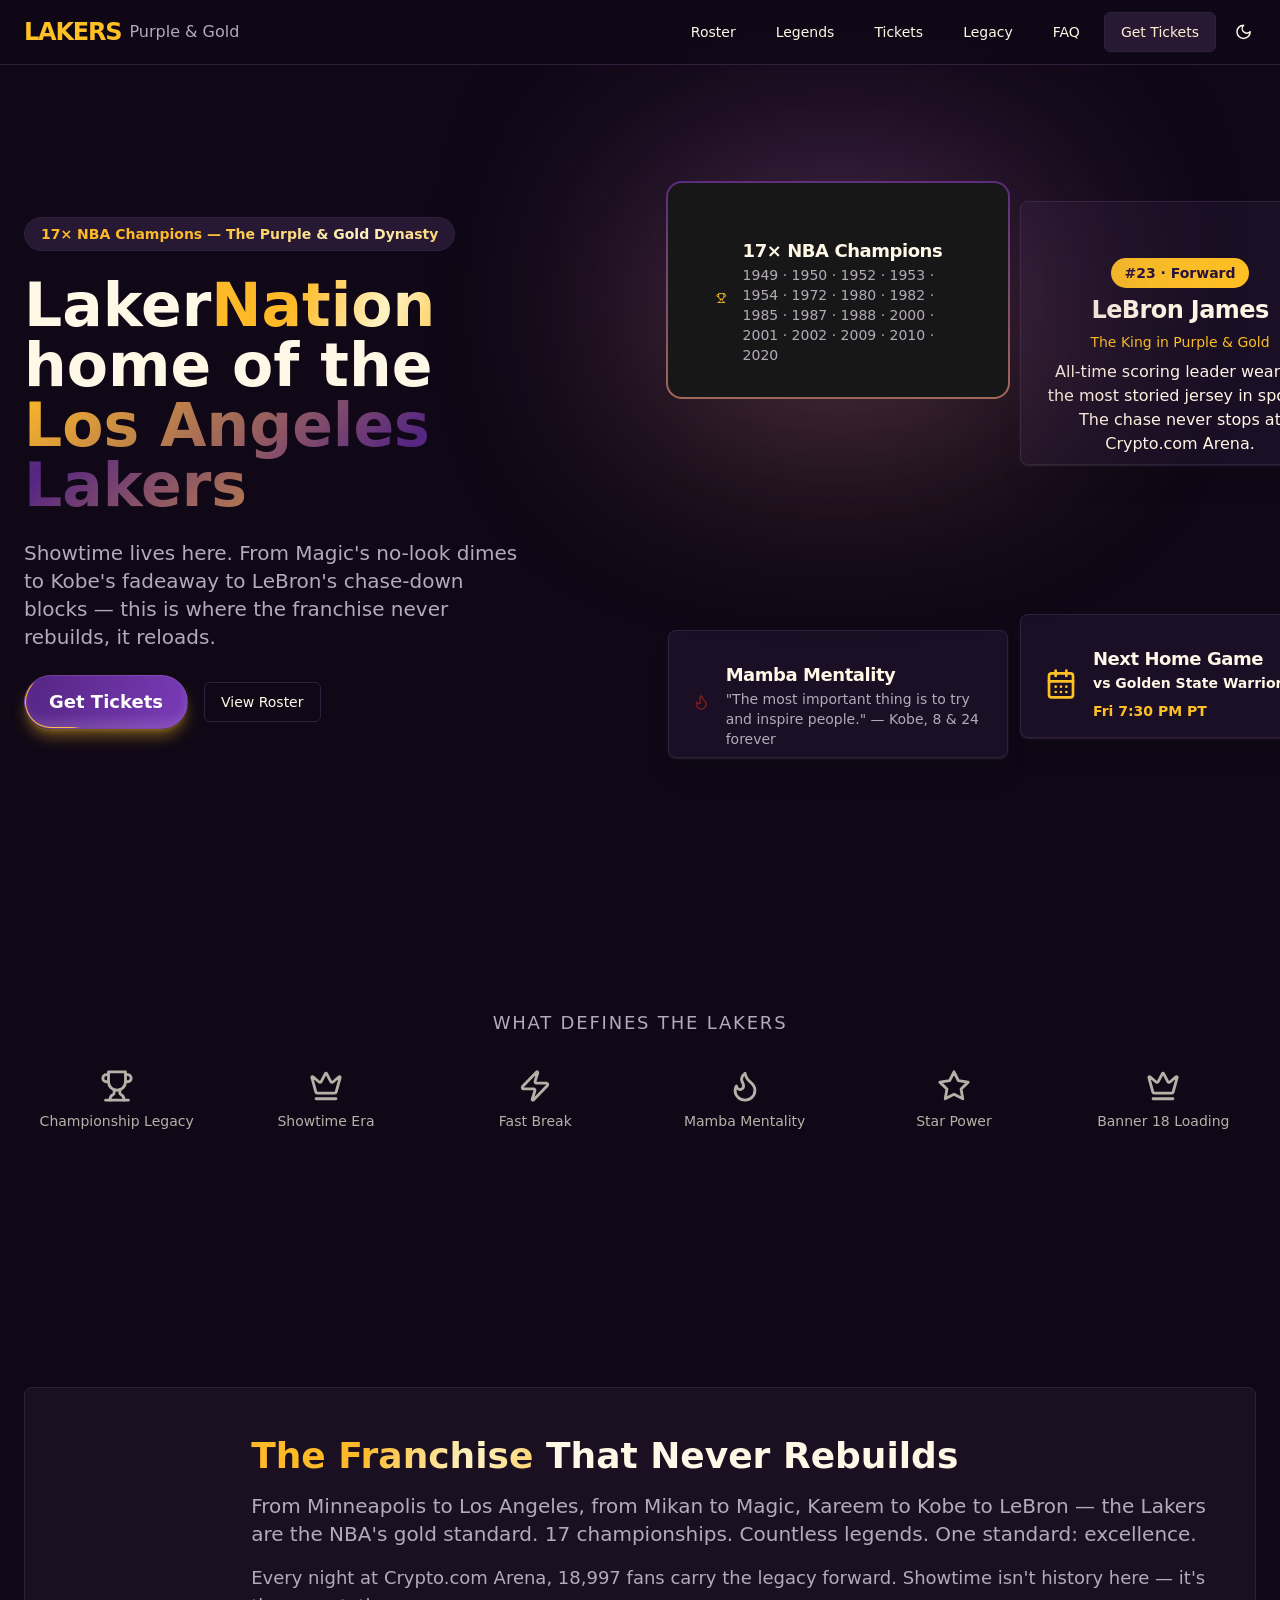
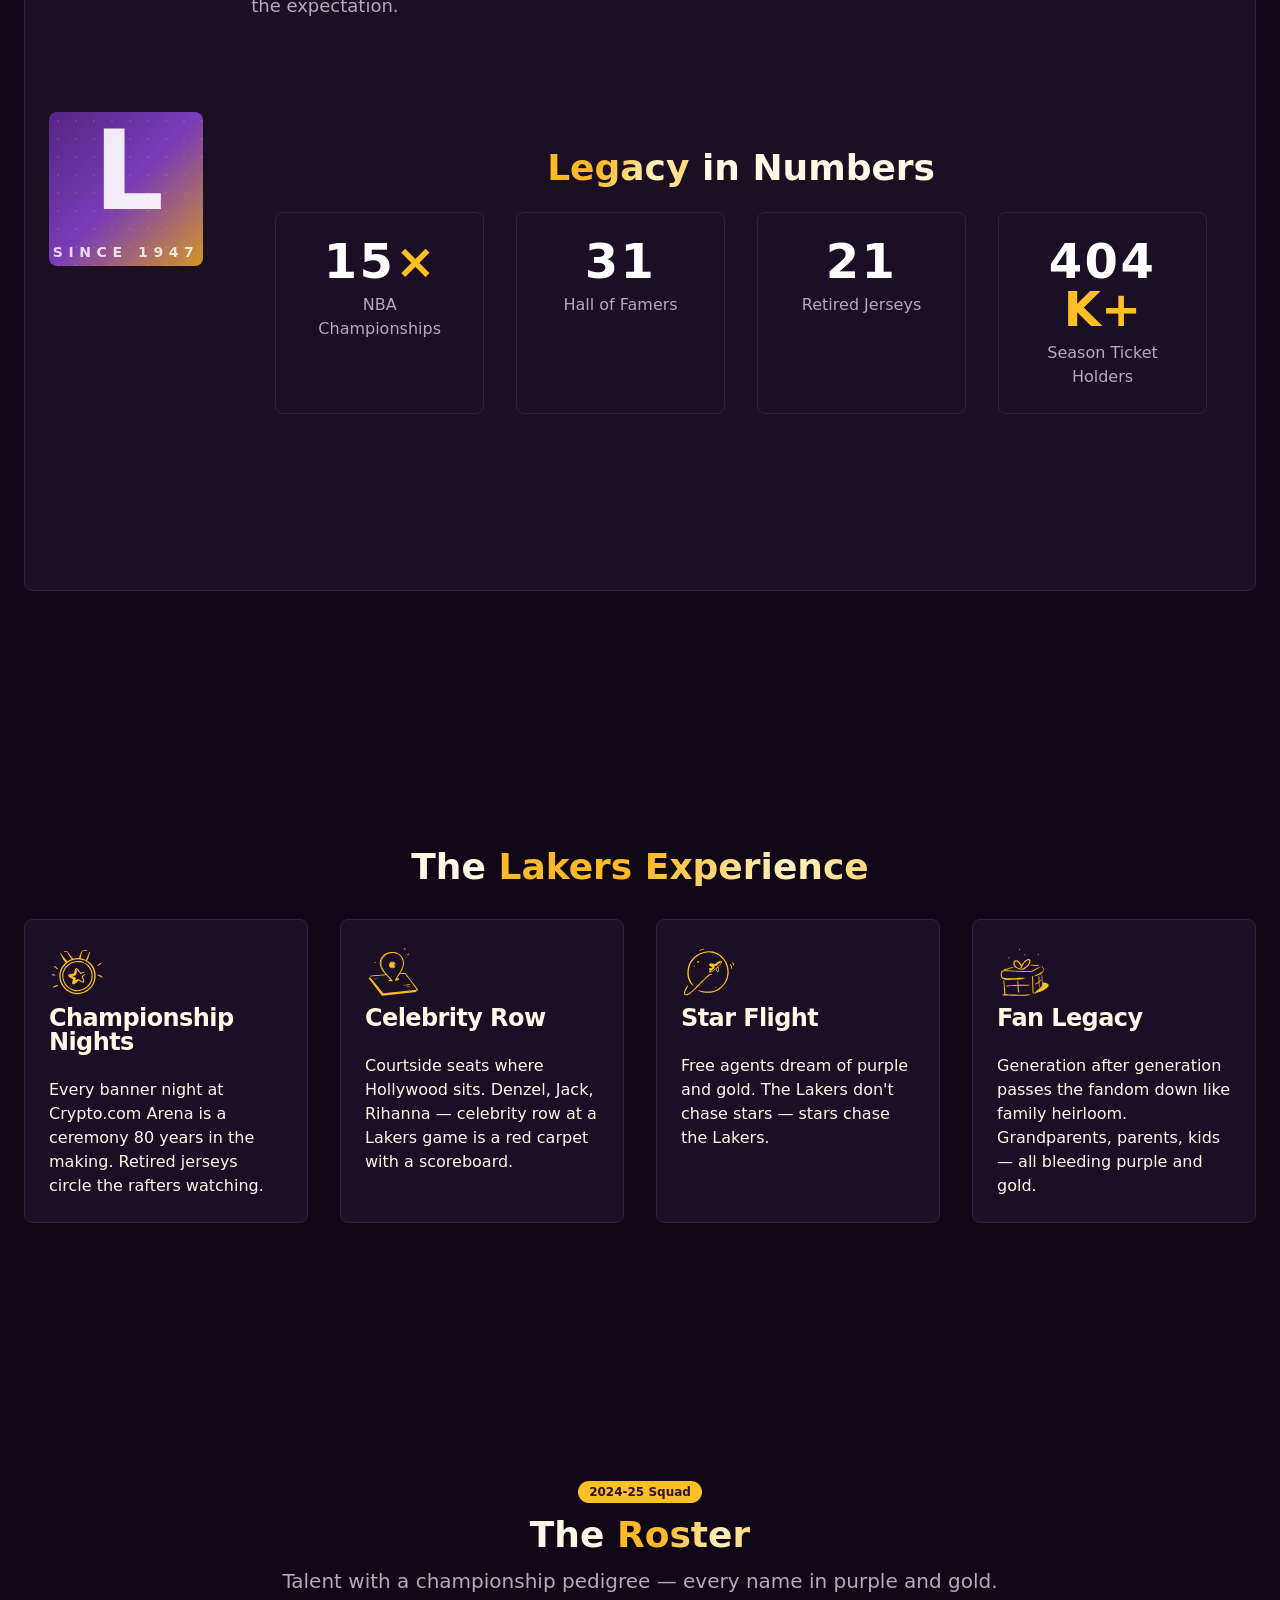
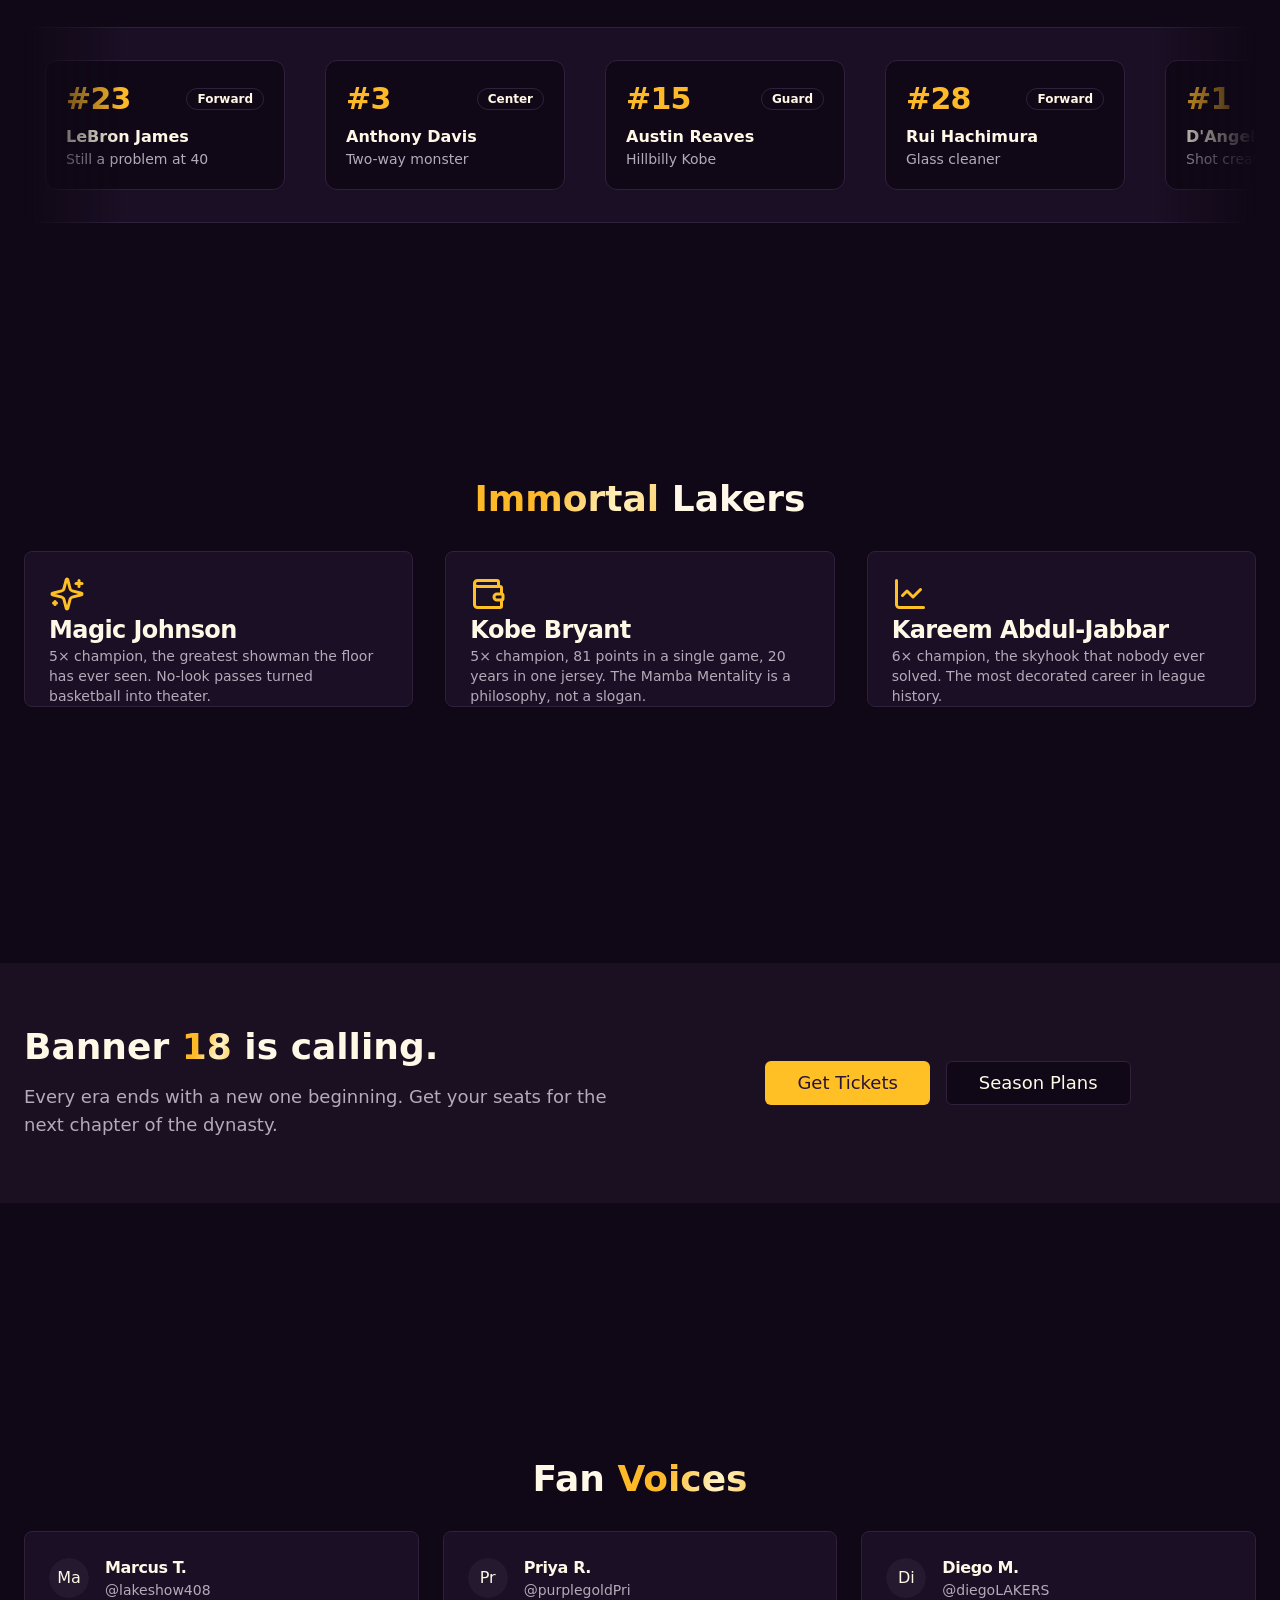
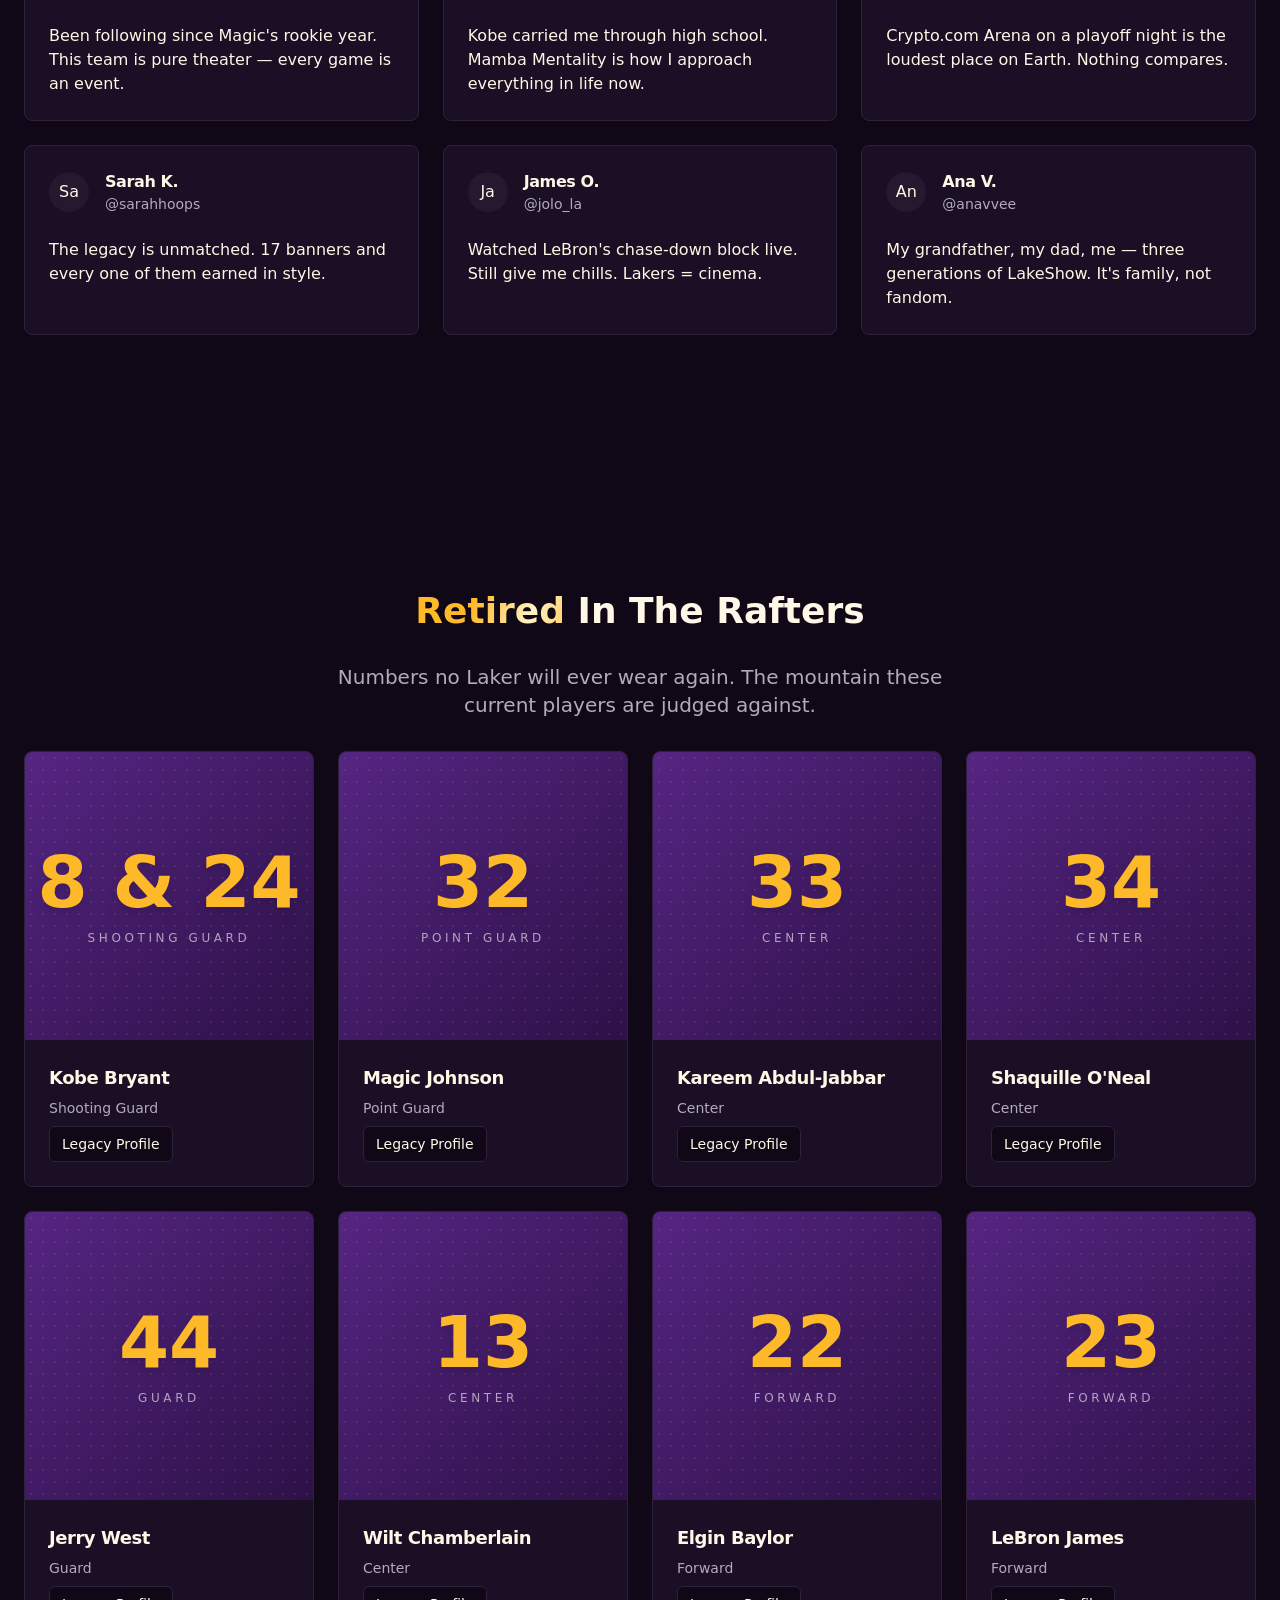
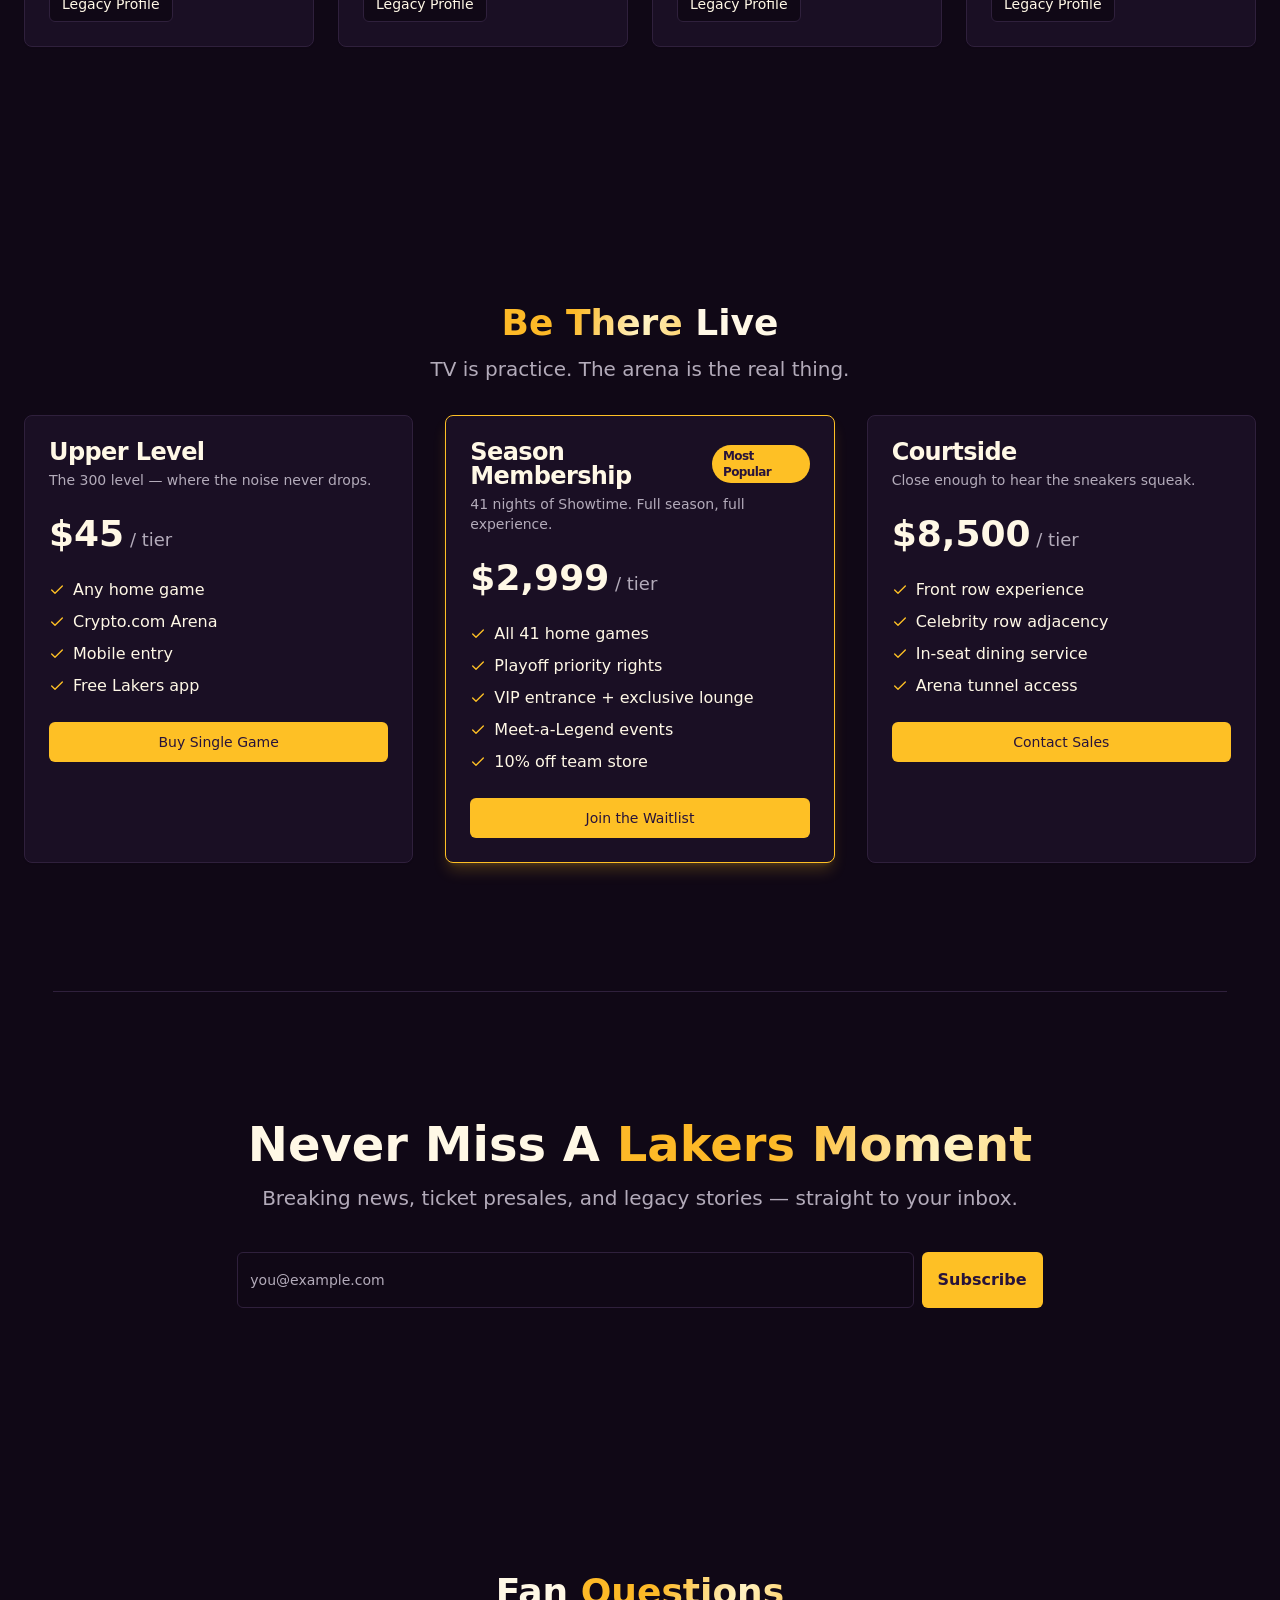
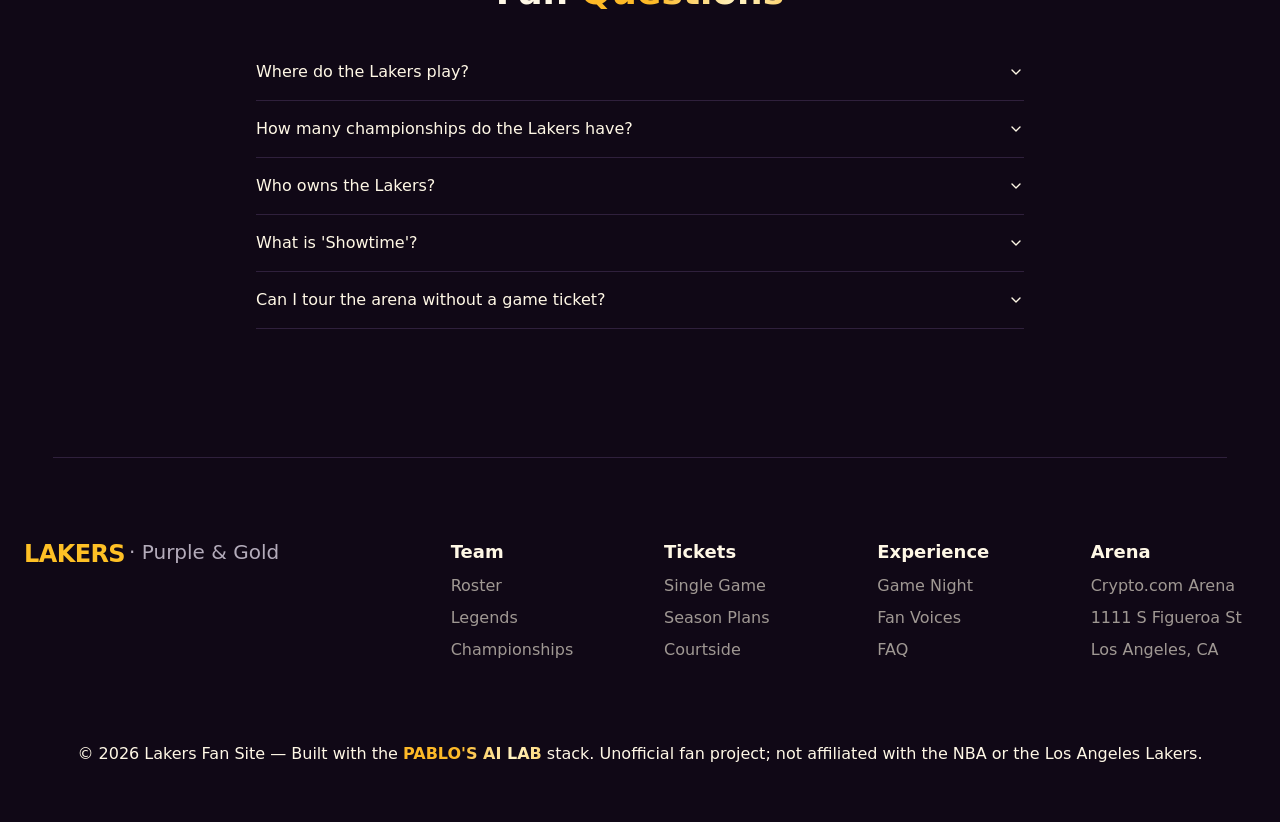
==== commit 16e12e35: "fix: relative base path for GitHub Pages subdirectory hosting" ====
--- a/index.html
+++ b/index.html
@@ -2,7 +2,7 @@
 <html lang="en">
   <head>
     <meta charset="UTF-8" />
-    <link rel="icon" type="image/svg+xml" href="/assets/icon-CNrJe8c_.ico" />
+    <link rel="icon" type="image/svg+xml" href="./assets/icon-CNrJe8c_.ico" />
     <meta name="viewport" content="width=device-width, initial-scale=1.0" />
 
     <title>Lakers — Purple &amp; Gold | 17× NBA Champions</title>
@@ -16,8 +16,8 @@
     <meta name="twitter:card" content="summary_large_image" />
     <meta name="twitter:title" content="Lakers — Purple &amp; Gold" />
     <meta name="twitter:description" content="Roster, legends, championships and tickets. Showtime lives here." />
-    <script type="module" crossorigin src="/assets/index-C89Ctgwf.js"></script>
-    <link rel="stylesheet" crossorigin href="/assets/index-Bh5pAWEl.css">
+    <script type="module" crossorigin src="./assets/index-C89Ctgwf.js"></script>
+    <link rel="stylesheet" crossorigin href="./assets/index-Bh5pAWEl.css">
   </head>
   <body>
     <div id="root"></div>
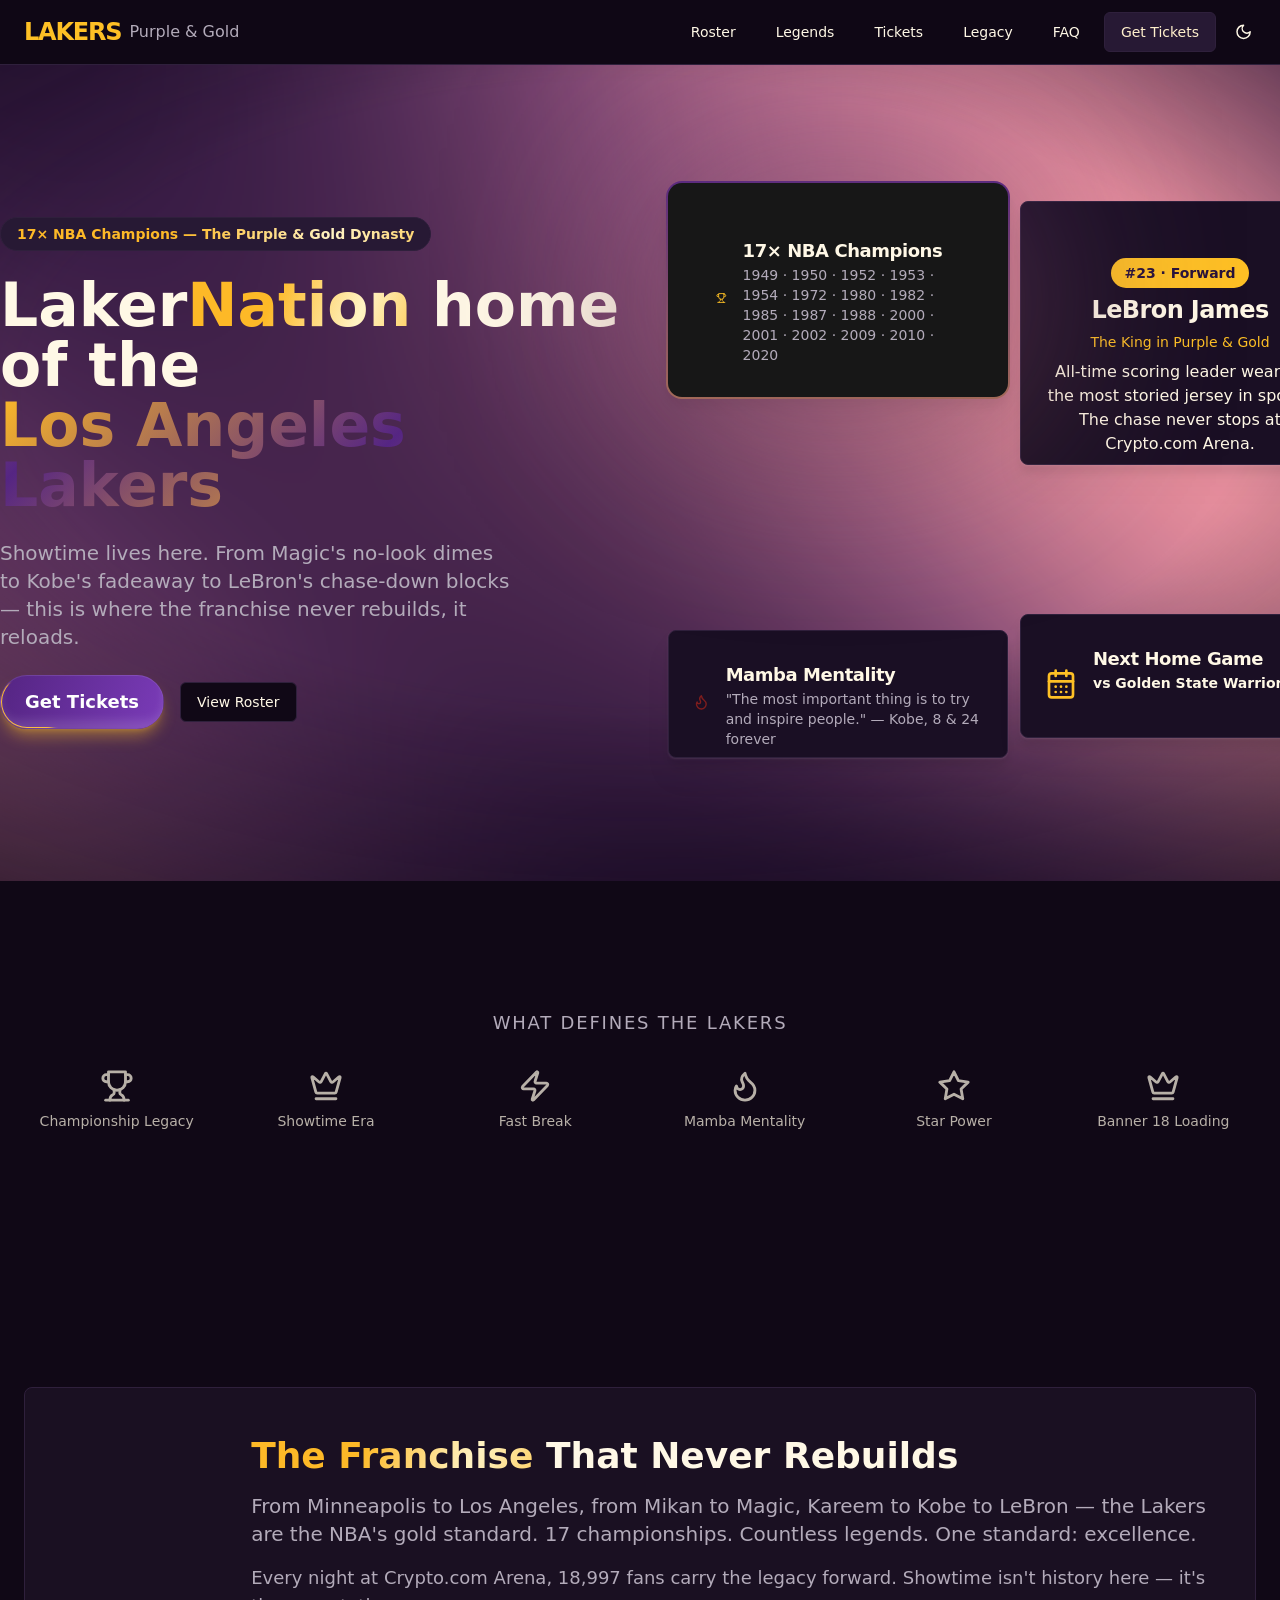
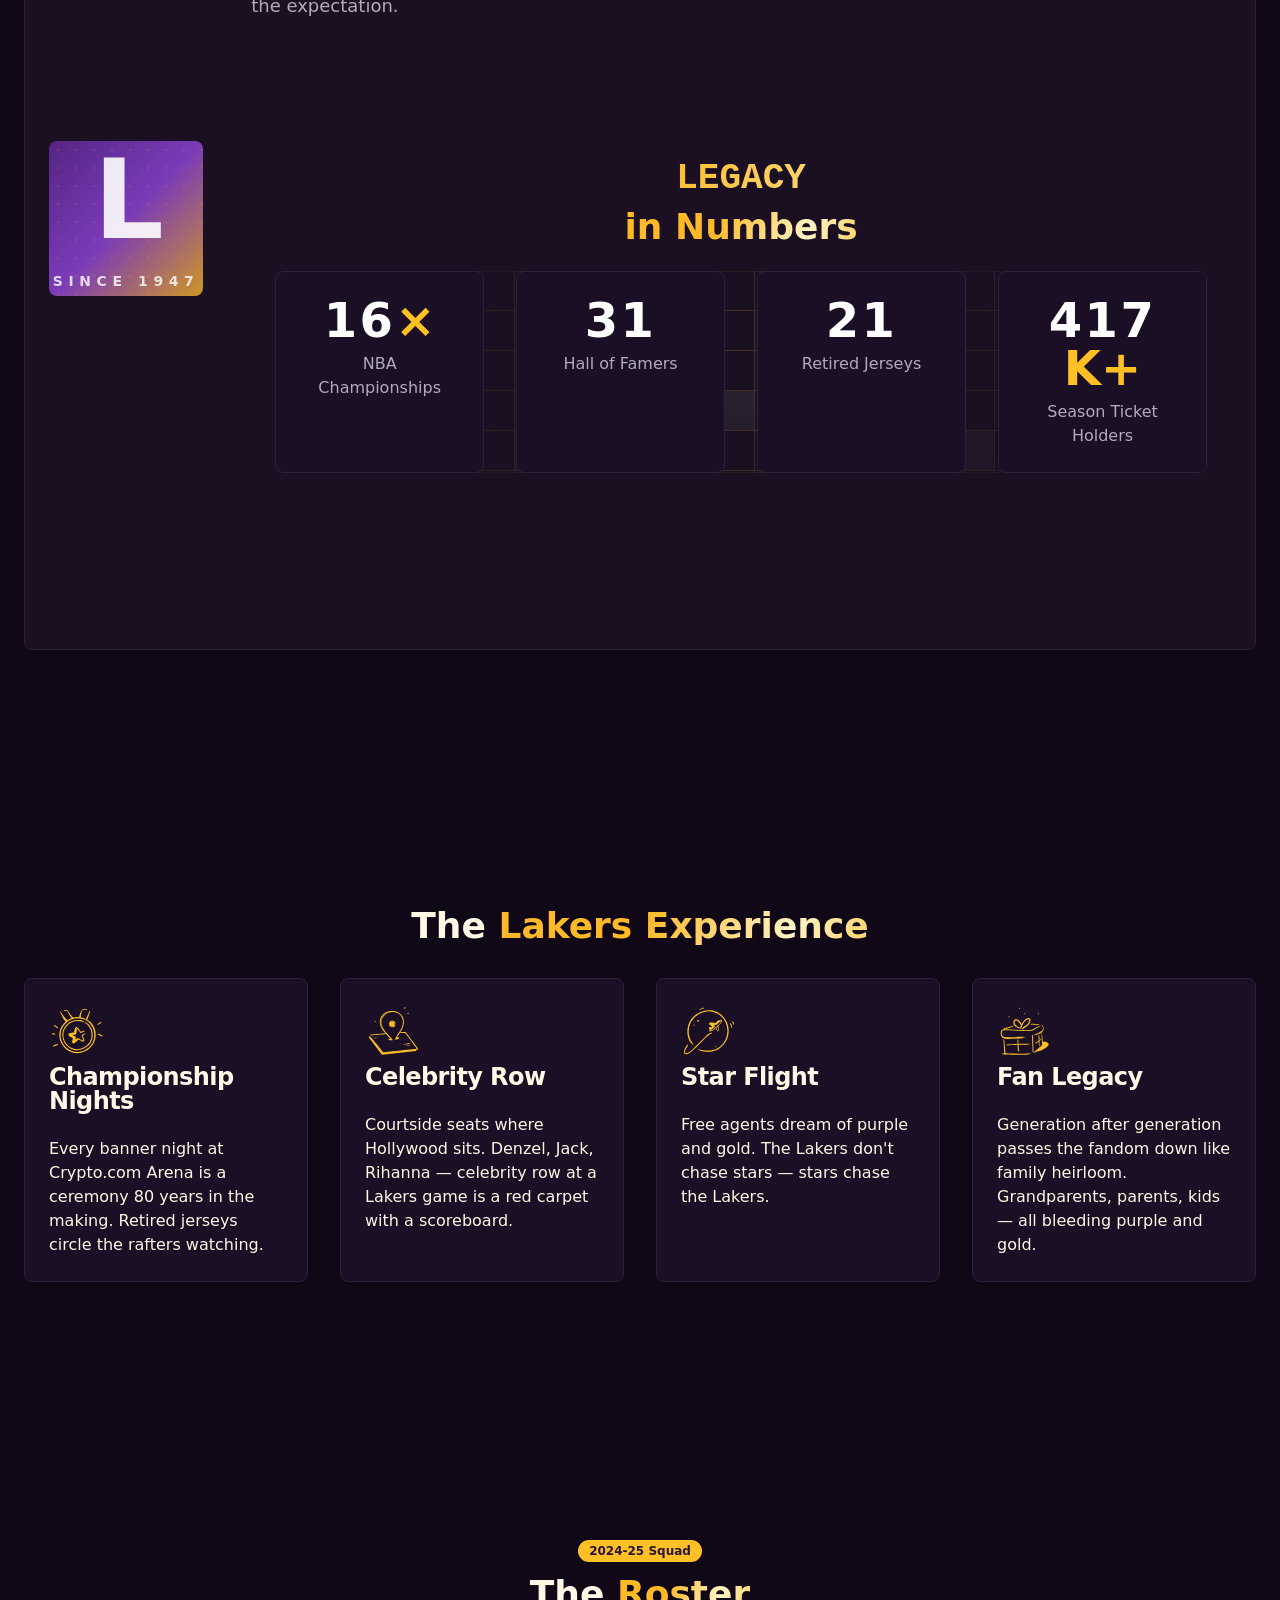
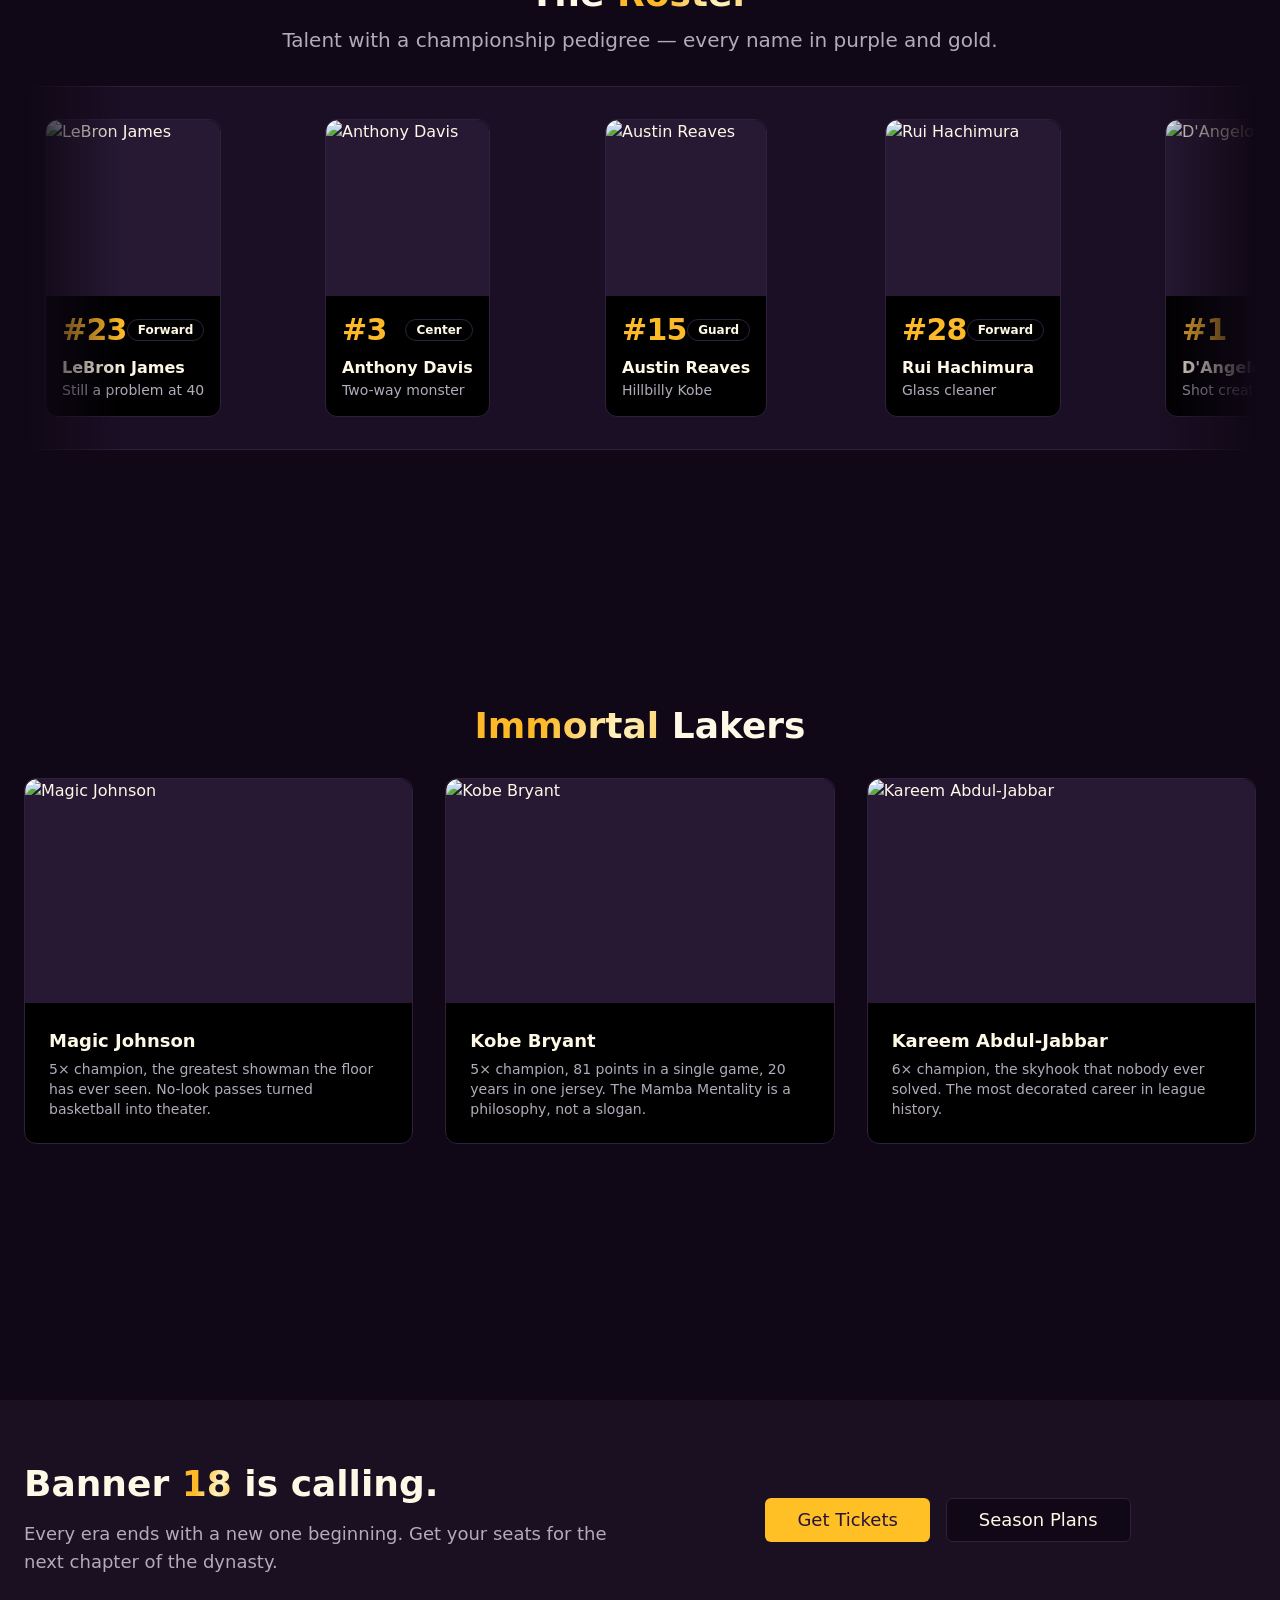
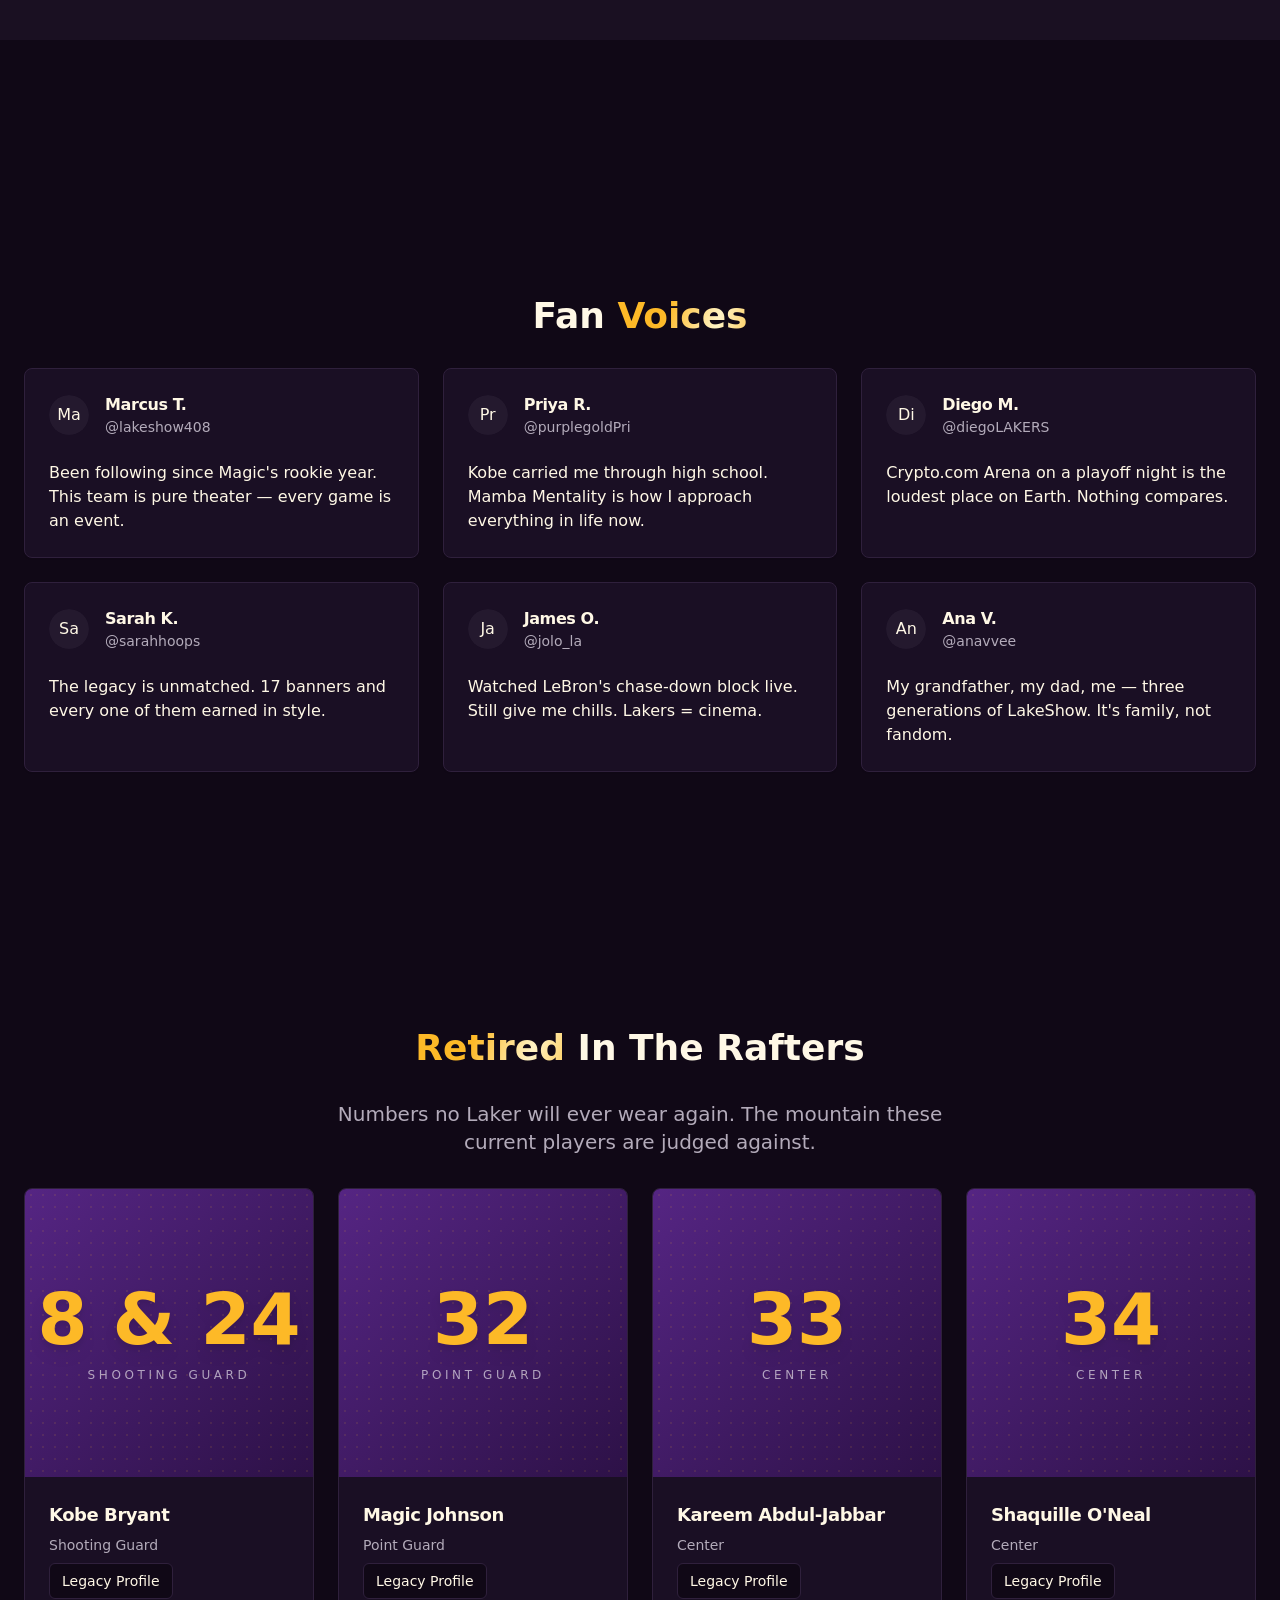
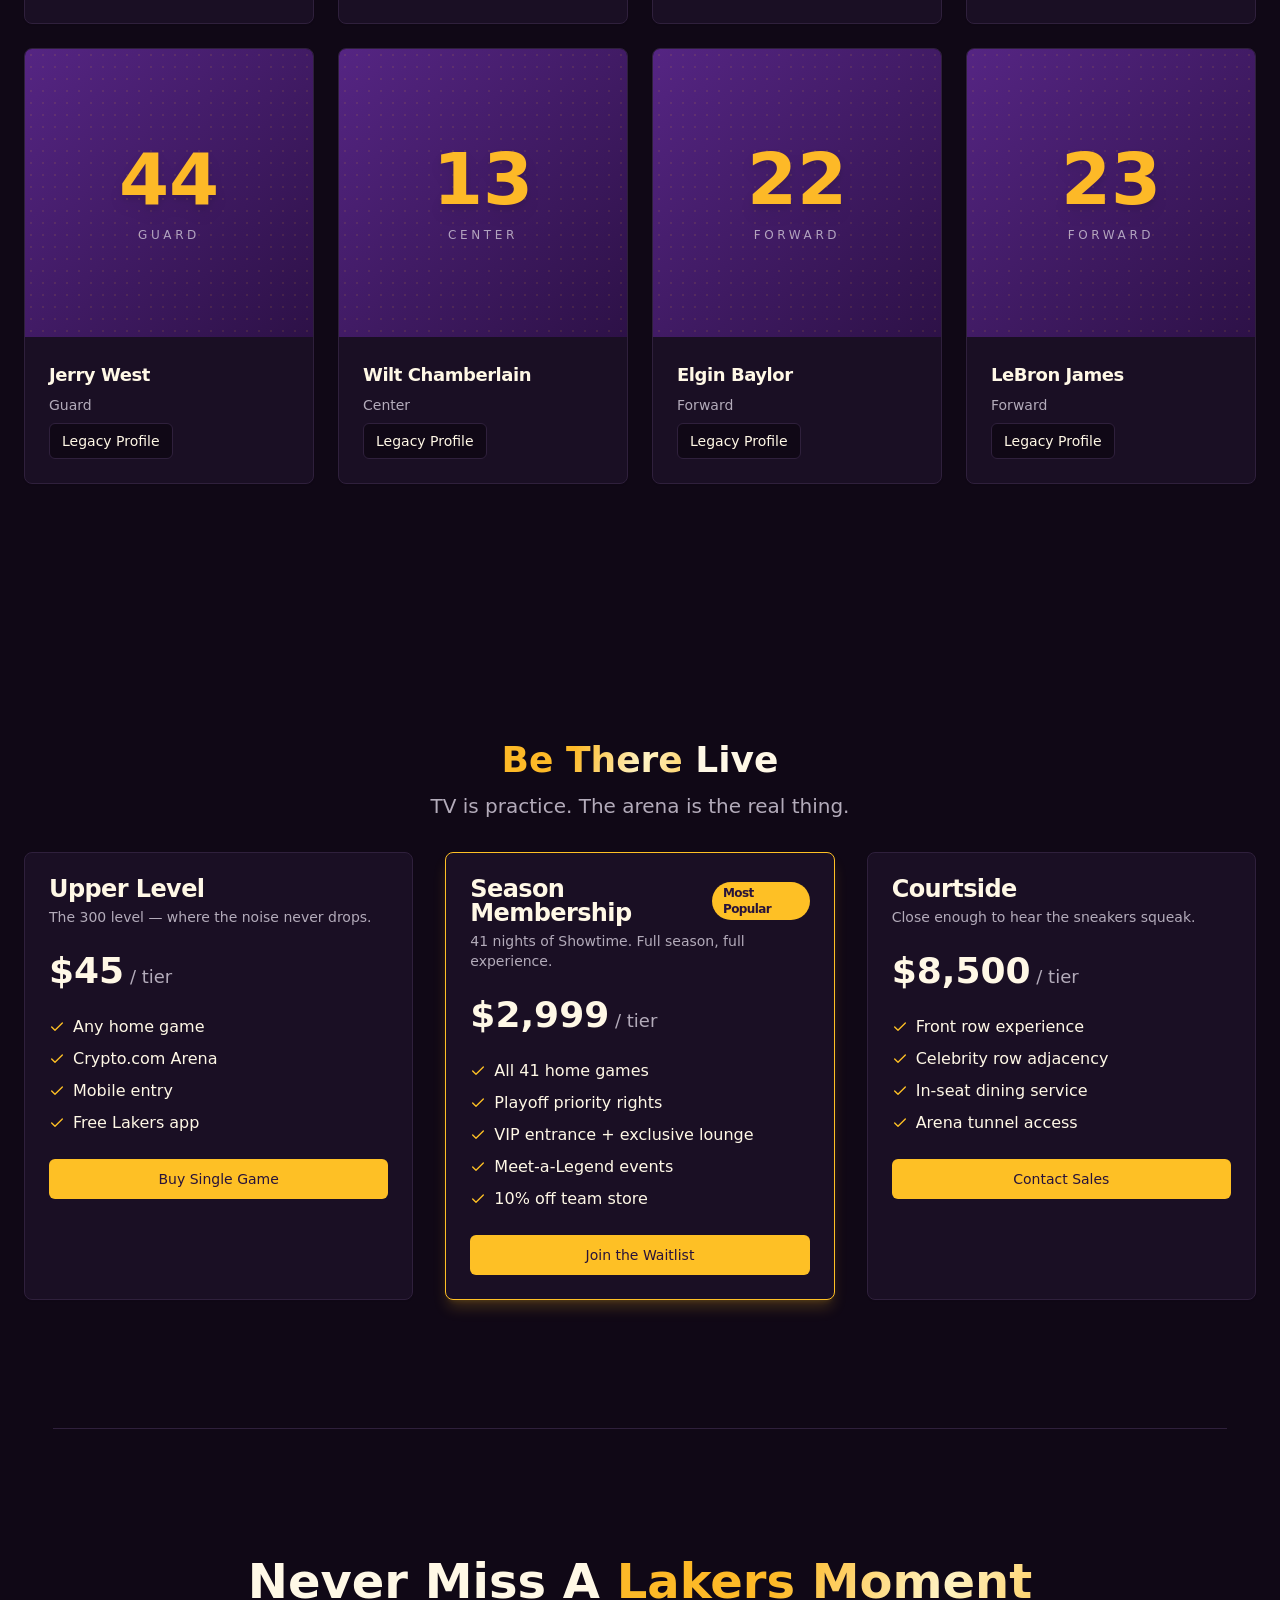
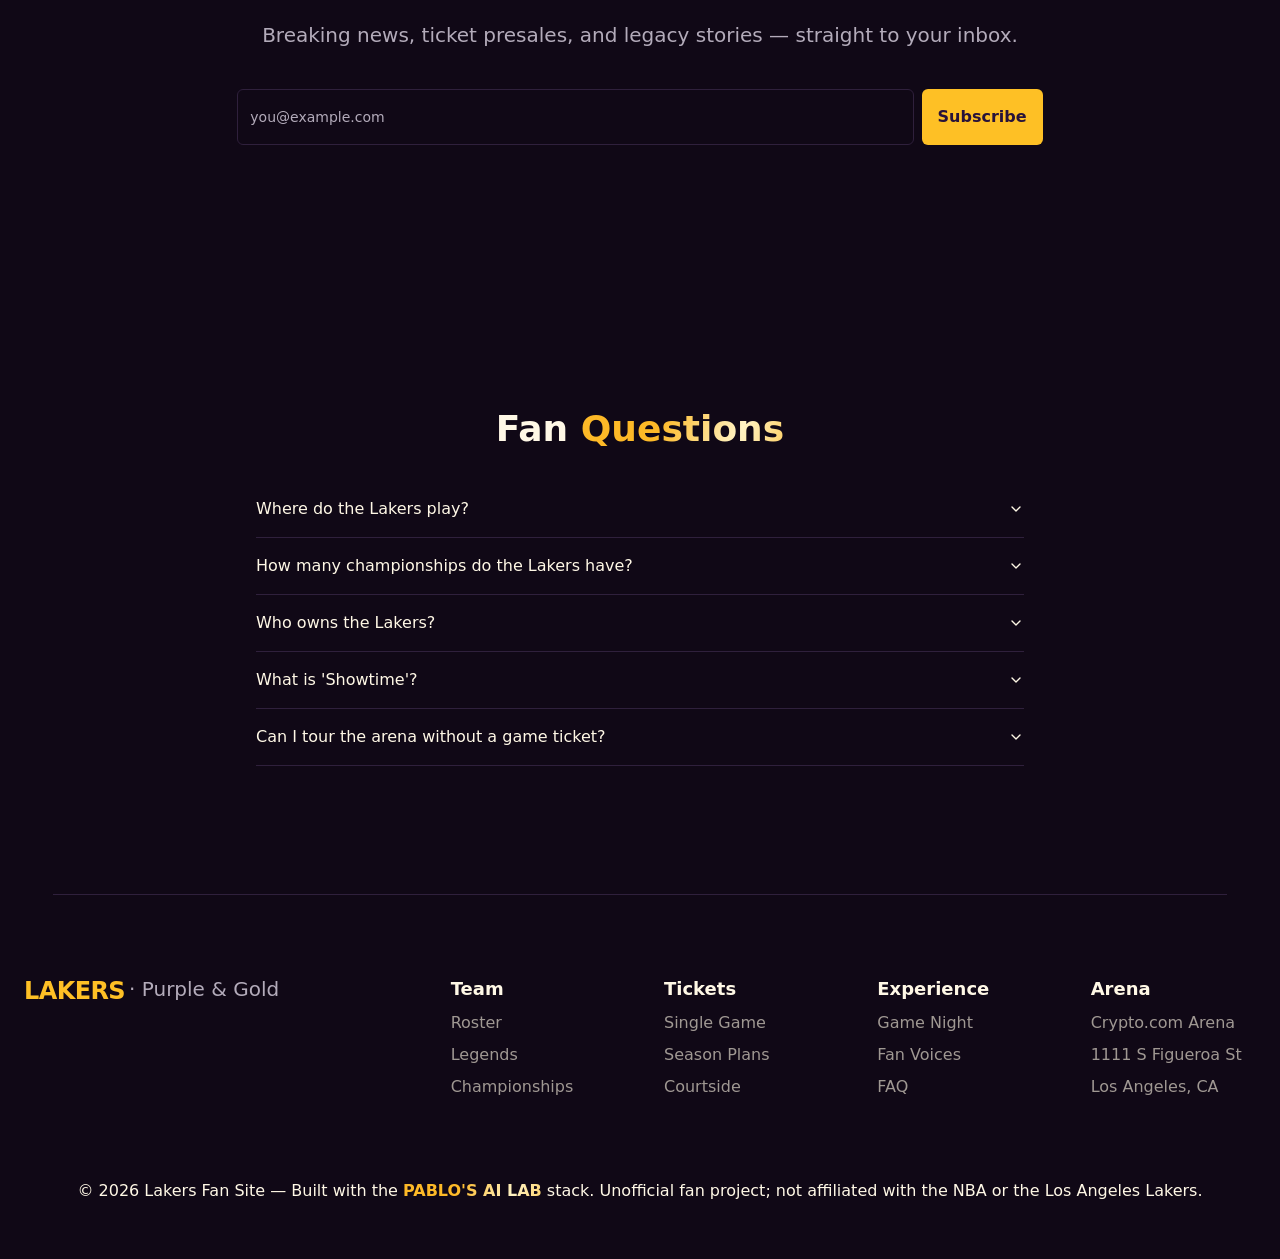
==== commit 153dfe23: "v2: real player photos (Wikimedia), WebGL shader hero aurora, 21st.dev interactive components (Glare" ====
--- a/index.html
+++ b/index.html
@@ -16,10 +16,12 @@
     <meta name="twitter:card" content="summary_large_image" />
     <meta name="twitter:title" content="Lakers — Purple &amp; Gold" />
     <meta name="twitter:description" content="Roster, legends, championships and tickets. Showtime lives here." />
-    <script type="module" crossorigin src="./assets/index-C89Ctgwf.js"></script>
-    <link rel="stylesheet" crossorigin href="./assets/index-Bh5pAWEl.css">
+    <script type="module" crossorigin src="./assets/index-CW6AoGWO.js"></script>
+    <link rel="stylesheet" crossorigin href="./assets/index-CHHOMwhk.css">
   </head>
   <body>
     <div id="root"></div>
+    <!-- WebGL plasma shader runner (zero-dep, respects reduced motion, pauses offscreen) -->
+    <script src="./shader-bg.js" defer></script>
   </body>
 </html>
--- a/assets/index-CHHOMwhk.css
+++ b/assets/index-CHHOMwhk.css
@@ -0,0 +1 @@
+html,body{overflow-x:hidden;max-width:100%}*,:before,:after{box-sizing:border-box;border-width:0;border-style:solid;border-color:#e5e7eb}:before,:after{--tw-content: ""}html,:host{line-height:1.5;-webkit-text-size-adjust:100%;-moz-tab-size:4;-o-tab-size:4;tab-size:4;font-family:ui-sans-serif,system-ui,sans-serif,"Apple Color Emoji","Segoe UI Emoji",Segoe UI Symbol,"Noto Color Emoji";font-feature-settings:normal;font-variation-settings:normal;-webkit-tap-highlight-color:transparent}body{margin:0;line-height:inherit}hr{height:0;color:inherit;border-top-width:1px}abbr:where([title]){-webkit-text-decoration:underline dotted;text-decoration:underline dotted}h1,h2,h3,h4,h5,h6{font-size:inherit;font-weight:inherit}a{color:inherit;text-decoration:inherit}b,strong{font-weight:bolder}code,kbd,samp,pre{font-family:ui-monospace,SFMono-Regular,Menlo,Monaco,Consolas,Liberation Mono,Courier New,monospace;font-feature-settings:normal;font-variation-settings:normal;font-size:1em}small{font-size:80%}sub,sup{font-size:75%;line-height:0;position:relative;vertical-align:baseline}sub{bottom:-.25em}sup{top:-.5em}table{text-indent:0;border-color:inherit;border-collapse:collapse}button,input,optgroup,select,textarea{font-family:inherit;font-feature-settings:inherit;font-variation-settings:inherit;font-size:100%;font-weight:inherit;line-height:inherit;letter-spacing:inherit;color:inherit;margin:0;padding:0}button,select{text-transform:none}button,input:where([type=button]),input:where([type=reset]),input:where([type=submit]){-webkit-appearance:button;background-color:transparent;background-image:none}:-moz-focusring{outline:auto}:-moz-ui-invalid{box-shadow:none}progress{vertical-align:baseline}::-webkit-inner-spin-button,::-webkit-outer-spin-button{height:auto}[type=search]{-webkit-appearance:textfield;outline-offset:-2px}::-webkit-search-decoration{-webkit-appearance:none}::-webkit-file-upload-button{-webkit-appearance:button;font:inherit}summary{display:list-item}blockquote,dl,dd,h1,h2,h3,h4,h5,h6,hr,figure,p,pre{margin:0}fieldset{margin:0;padding:0}legend{padding:0}ol,ul,menu{list-style:none;margin:0;padding:0}dialog{padding:0}textarea{resize:vertical}input::-moz-placeholder,textarea::-moz-placeholder{opacity:1;color:#9ca3af}input::placeholder,textarea::placeholder{opacity:1;color:#9ca3af}button,[role=button]{cursor:pointer}:disabled{cursor:default}img,svg,video,canvas,audio,iframe,embed,object{display:block;vertical-align:middle}img,video{max-width:100%;height:auto}[hidden]{display:none}:root{--background: 0 0% 100%;--foreground: 272 51% 12%;--card: 0 0% 100%;--card-foreground: 272 51% 12%;--popover: 0 0% 100%;--popover-foreground: 272 51% 12%;--primary: 272 51% 42%;--primary-foreground: 43 99% 57%;--secondary: 43 99% 95%;--secondary-foreground: 272 51% 30%;--muted: 272 20% 96%;--muted-foreground: 272 12% 40%;--accent: 43 99% 90%;--accent-foreground: 272 51% 30%;--destructive: 0 84.2% 60.2%;--destructive-foreground: 0 0% 98%;--border: 272 15% 90%;--input: 272 15% 90%;--ring: 272 51% 42%;--radius: .5rem}.dark{--background: 272 45% 6%;--foreground: 43 99% 95%;--card: 272 40% 10%;--card-foreground: 43 99% 95%;--popover: 272 45% 6%;--popover-foreground: 43 99% 95%;--primary: 43 99% 57%;--primary-foreground: 272 51% 15%;--secondary: 272 35% 15%;--secondary-foreground: 43 99% 90%;--muted: 272 30% 14%;--muted-foreground: 272 10% 70%;--accent: 272 35% 18%;--accent-foreground: 43 99% 90%;--destructive: 0 62.8% 30.6%;--destructive-foreground: 0 85.7% 97.3%;--border: 272 30% 18%;--input: 272 30% 18%;--ring: 43 99% 57%}*{border-color:hsl(var(--border))}body{background-color:hsl(var(--background));color:hsl(var(--foreground))}*,:before,:after{--tw-border-spacing-x: 0;--tw-border-spacing-y: 0;--tw-translate-x: 0;--tw-translate-y: 0;--tw-rotate: 0;--tw-skew-x: 0;--tw-skew-y: 0;--tw-scale-x: 1;--tw-scale-y: 1;--tw-pan-x: ;--tw-pan-y: ;--tw-pinch-zoom: ;--tw-scroll-snap-strictness: proximity;--tw-gradient-from-position: ;--tw-gradient-via-position: ;--tw-gradient-to-position: ;--tw-ordinal: ;--tw-slashed-zero: ;--tw-numeric-figure: ;--tw-numeric-spacing: ;--tw-numeric-fraction: ;--tw-ring-inset: ;--tw-ring-offset-width: 0px;--tw-ring-offset-color: #fff;--tw-ring-color: rgb(59 130 246 / .5);--tw-ring-offset-shadow: 0 0 #0000;--tw-ring-shadow: 0 0 #0000;--tw-shadow: 0 0 #0000;--tw-shadow-colored: 0 0 #0000;--tw-blur: ;--tw-brightness: ;--tw-contrast: ;--tw-grayscale: ;--tw-hue-rotate: ;--tw-invert: ;--tw-saturate: ;--tw-sepia: ;--tw-drop-shadow: ;--tw-backdrop-blur: ;--tw-backdrop-brightness: ;--tw-backdrop-contrast: ;--tw-backdrop-grayscale: ;--tw-backdrop-hue-rotate: ;--tw-backdrop-invert: ;--tw-backdrop-opacity: ;--tw-backdrop-saturate: ;--tw-backdrop-sepia: ;--tw-contain-size: ;--tw-contain-layout: ;--tw-contain-paint: ;--tw-contain-style: }::backdrop{--tw-border-spacing-x: 0;--tw-border-spacing-y: 0;--tw-translate-x: 0;--tw-translate-y: 0;--tw-rotate: 0;--tw-skew-x: 0;--tw-skew-y: 0;--tw-scale-x: 1;--tw-scale-y: 1;--tw-pan-x: ;--tw-pan-y: ;--tw-pinch-zoom: ;--tw-scroll-snap-strictness: proximity;--tw-gradient-from-position: ;--tw-gradient-via-position: ;--tw-gradient-to-position: ;--tw-ordinal: ;--tw-slashed-zero: ;--tw-numeric-figure: ;--tw-numeric-spacing: ;--tw-numeric-fraction: ;--tw-ring-inset: ;--tw-ring-offset-width: 0px;--tw-ring-offset-color: #fff;--tw-ring-color: rgb(59 130 246 / .5);--tw-ring-offset-shadow: 0 0 #0000;--tw-ring-shadow: 0 0 #0000;--tw-shadow: 0 0 #0000;--tw-shadow-colored: 0 0 #0000;--tw-blur: ;--tw-brightness: ;--tw-contrast: ;--tw-grayscale: ;--tw-hue-rotate: ;--tw-invert: ;--tw-saturate: ;--tw-sepia: ;--tw-drop-shadow: ;--tw-backdrop-blur: ;--tw-backdrop-brightness: ;--tw-backdrop-contrast: ;--tw-backdrop-grayscale: ;--tw-backdrop-hue-rotate: ;--tw-backdrop-invert: ;--tw-backdrop-opacity: ;--tw-backdrop-saturate: ;--tw-backdrop-sepia: ;--tw-contain-size: ;--tw-contain-layout: ;--tw-contain-paint: ;--tw-contain-style: }.container{width:100%;margin-right:auto;margin-left:auto;padding-right:1.5rem;padding-left:1.5rem}@media (min-width: 1400px){.container{max-width:1400px}}.sr-only{position:absolute;width:1px;height:1px;padding:0;margin:-1px;overflow:hidden;clip:rect(0,0,0,0);white-space:nowrap;border-width:0}.pointer-events-none{pointer-events:none}.pointer-events-auto{pointer-events:auto}.visible{visibility:visible}.static{position:static}.fixed{position:fixed}.absolute{position:absolute}.relative{position:relative}.sticky{position:sticky}.-inset-full{top:-100%;right:-100%;bottom:-100%;left:-100%}.inset-0{top:0;right:0;bottom:0;left:0}.inset-\[var\(--cut\)\]{inset:var(--cut)}.inset-x-0{left:0;right:0}.inset-y-0{top:0;bottom:0}.-bottom-\[5px\]{bottom:-5px}.-top-\[10px\]{top:-10px}.bottom-0{bottom:0}.bottom-4{bottom:1rem}.bottom-\[15px\]{bottom:15px}.left-0{left:0}.left-2{left:.5rem}.right-0{right:0}.right-4{right:1rem}.right-\[20px\]{right:20px}.right-\[40px\]{right:40px}.top-0{top:0}.top-2{top:.5rem}.top-4{top:1rem}.top-\[1px\]{top:1px}.top-\[60\%\]{top:60%}.top-full{top:100%}.-z-10{z-index:-10}.-z-20{z-index:-20}.-z-30{z-index:-30}.z-0{z-index:0}.z-10{z-index:10}.z-40{z-index:40}.z-50{z-index:50}.z-\[1\]{z-index:1}.col-span-3{grid-column:span 3 / span 3}.col-span-full{grid-column:1 / -1}.m-0{margin:0}.-mx-1{margin-left:-.25rem;margin-right:-.25rem}.mx-3{margin-left:.75rem;margin-right:.75rem}.mx-auto{margin-left:auto;margin-right:auto}.my-1{margin-top:.25rem;margin-bottom:.25rem}.my-24{margin-top:6rem;margin-bottom:6rem}.mb-8{margin-bottom:2rem}.ml-1{margin-left:.25rem}.ml-2{margin-left:.5rem}.ml-auto{margin-left:auto}.mr-2{margin-right:.5rem}.ms-2{margin-inline-start:.5rem}.mt-1{margin-top:.25rem}.mt-1\.5{margin-top:.375rem}.mt-2{margin-top:.5rem}.mt-3{margin-top:.75rem}.mt-4{margin-top:1rem}.mt-6{margin-top:1.5rem}.mt-8{margin-top:2rem}.block{display:block}.inline-block{display:inline-block}.inline{display:inline}.flex{display:flex}.inline-flex{display:inline-flex}.grid{display:grid}.hidden{display:none}.aspect-\[1\]{aspect-ratio:1}.aspect-square{aspect-ratio:1 / 1}.size-fit{width:-moz-fit-content;width:fit-content;height:-moz-fit-content;height:fit-content}.h-1{height:.25rem}.h-1\.5{height:.375rem}.h-10{height:2.5rem}.h-11{height:2.75rem}.h-12{height:3rem}.h-14{height:3.5rem}.h-16{height:4rem}.h-2{height:.5rem}.h-3{height:.75rem}.h-3\.5{height:.875rem}.h-4{height:1rem}.h-44{height:11rem}.h-56{height:14rem}.h-6{height:1.5rem}.h-9{height:2.25rem}.h-\[1\.1rem\]{height:1.1rem}.h-\[100cqh\]{height:100cqh}.h-\[560px\]{height:560px}.h-\[58px\]{height:58px}.h-\[var\(--radix-navigation-menu-viewport-height\)\]{height:var(--radix-navigation-menu-viewport-height)}.h-fit{height:-moz-fit-content;height:fit-content}.h-full{height:100%}.h-px{height:1px}.min-h-\[inherit\]{min-height:inherit}.w-10{width:2.5rem}.w-11\/12{width:91.666667%}.w-12{width:3rem}.w-14{width:3.5rem}.w-2{width:.5rem}.w-3{width:.75rem}.w-3\.5{width:.875rem}.w-3\/4{width:75%}.w-4{width:1rem}.w-6{width:1.5rem}.w-60{width:15rem}.w-80{width:20rem}.w-\[1\.2rem\]{width:1.2rem}.w-\[180px\]{width:180px}.w-\[300px\]{width:300px}.w-\[340px\]{width:340px}.w-\[700px\]{width:700px}.w-auto{width:auto}.w-fit{width:-moz-fit-content;width:fit-content}.w-full{width:100%}.w-max{width:-moz-max-content;width:max-content}.w-screen{width:100vw}.min-w-\[8rem\]{min-width:8rem}.max-w-2xl{max-width:42rem}.max-w-3xl{max-width:48rem}.max-w-lg{max-width:32rem}.max-w-max{max-width:-moz-max-content;max-width:max-content}.flex-1{flex:1 1 0%}.shrink-0{flex-shrink:0}.origin-left{transform-origin:left}.translate-y-0{--tw-translate-y: 0px;transform:translate(var(--tw-translate-x),var(--tw-translate-y)) rotate(var(--tw-rotate)) skew(var(--tw-skew-x)) skewY(var(--tw-skew-y)) scaleX(var(--tw-scale-x)) scaleY(var(--tw-scale-y))}.translate-y-10{--tw-translate-y: 2.5rem;transform:translate(var(--tw-translate-x),var(--tw-translate-y)) rotate(var(--tw-rotate)) skew(var(--tw-skew-x)) skewY(var(--tw-skew-y)) scaleX(var(--tw-scale-x)) scaleY(var(--tw-scale-y))}.rotate-0{--tw-rotate: 0deg;transform:translate(var(--tw-translate-x),var(--tw-translate-y)) rotate(var(--tw-rotate)) skew(var(--tw-skew-x)) skewY(var(--tw-skew-y)) scaleX(var(--tw-scale-x)) scaleY(var(--tw-scale-y))}.rotate-45{--tw-rotate: 45deg;transform:translate(var(--tw-translate-x),var(--tw-translate-y)) rotate(var(--tw-rotate)) skew(var(--tw-skew-x)) skewY(var(--tw-skew-y)) scaleX(var(--tw-scale-x)) scaleY(var(--tw-scale-y))}.rotate-90{--tw-rotate: 90deg;transform:translate(var(--tw-translate-x),var(--tw-translate-y)) rotate(var(--tw-rotate)) skew(var(--tw-skew-x)) skewY(var(--tw-skew-y)) scaleX(var(--tw-scale-x)) scaleY(var(--tw-scale-y))}.scale-0{--tw-scale-x: 0;--tw-scale-y: 0;transform:translate(var(--tw-translate-x),var(--tw-translate-y)) rotate(var(--tw-rotate)) skew(var(--tw-skew-x)) skewY(var(--tw-skew-y)) scaleX(var(--tw-scale-x)) scaleY(var(--tw-scale-y))}.scale-100{--tw-scale-x: 1;--tw-scale-y: 1;transform:translate(var(--tw-translate-x),var(--tw-translate-y)) rotate(var(--tw-rotate)) skew(var(--tw-skew-x)) skewY(var(--tw-skew-y)) scaleX(var(--tw-scale-x)) scaleY(var(--tw-scale-y))}.transform-gpu{transform:translate3d(var(--tw-translate-x),var(--tw-translate-y),0) rotate(var(--tw-rotate)) skew(var(--tw-skew-x)) skewY(var(--tw-skew-y)) scaleX(var(--tw-scale-x)) scaleY(var(--tw-scale-y))}@keyframes marquee{0%{transform:translate(0)}to{transform:translate(calc(-100% - var(--gap)))}}.animate-marquee{animation:marquee var(--duration) linear infinite}@keyframes marquee-vertical{0%{transform:translateY(0)}to{transform:translateY(calc(-100% - var(--gap)))}}.animate-marquee-vertical{animation:marquee-vertical var(--duration) linear infinite}.cursor-default{cursor:default}.cursor-pointer{cursor:pointer}.select-none{-webkit-user-select:none;-moz-user-select:none;user-select:none}.resize{resize:both}.list-none{list-style-type:none}.auto-rows-\[22rem\]{grid-auto-rows:22rem}.grid-cols-2{grid-template-columns:repeat(2,minmax(0,1fr))}.grid-cols-3{grid-template-columns:repeat(3,minmax(0,1fr))}.flex-row{flex-direction:row}.flex-col{flex-direction:column}.flex-col-reverse{flex-direction:column-reverse}.flex-wrap{flex-wrap:wrap}.place-items-center{place-items:center}.items-start{align-items:flex-start}.items-end{align-items:flex-end}.items-center{align-items:center}.justify-center{justify-content:center}.justify-between{justify-content:space-between}.justify-around{justify-content:space-around}.gap-1{gap:.25rem}.gap-10{gap:2.5rem}.gap-2{gap:.5rem}.gap-4{gap:1rem}.gap-6{gap:1.5rem}.gap-8{gap:2rem}.gap-\[var\(--gap\)\]{gap:var(--gap)}.gap-x-12{-moz-column-gap:3rem;column-gap:3rem}.gap-y-8{row-gap:2rem}.space-x-1>:not([hidden])~:not([hidden]){--tw-space-x-reverse: 0;margin-right:calc(.25rem * var(--tw-space-x-reverse));margin-left:calc(.25rem * calc(1 - var(--tw-space-x-reverse)))}.space-y-1>:not([hidden])~:not([hidden]){--tw-space-y-reverse: 0;margin-top:calc(.25rem * calc(1 - var(--tw-space-y-reverse)));margin-bottom:calc(.25rem * var(--tw-space-y-reverse))}.space-y-1\.5>:not([hidden])~:not([hidden]){--tw-space-y-reverse: 0;margin-top:calc(.375rem * calc(1 - var(--tw-space-y-reverse)));margin-bottom:calc(.375rem * var(--tw-space-y-reverse))}.space-y-2>:not([hidden])~:not([hidden]){--tw-space-y-reverse: 0;margin-top:calc(.5rem * calc(1 - var(--tw-space-y-reverse)));margin-bottom:calc(.5rem * var(--tw-space-y-reverse))}.space-y-3>:not([hidden])~:not([hidden]){--tw-space-y-reverse: 0;margin-top:calc(.75rem * calc(1 - var(--tw-space-y-reverse)));margin-bottom:calc(.75rem * var(--tw-space-y-reverse))}.space-y-4>:not([hidden])~:not([hidden]){--tw-space-y-reverse: 0;margin-top:calc(1rem * calc(1 - var(--tw-space-y-reverse)));margin-bottom:calc(1rem * var(--tw-space-y-reverse))}.space-y-6>:not([hidden])~:not([hidden]){--tw-space-y-reverse: 0;margin-top:calc(1.5rem * calc(1 - var(--tw-space-y-reverse)));margin-bottom:calc(1.5rem * var(--tw-space-y-reverse))}.space-y-8>:not([hidden])~:not([hidden]){--tw-space-y-reverse: 0;margin-top:calc(2rem * calc(1 - var(--tw-space-y-reverse)));margin-bottom:calc(2rem * var(--tw-space-y-reverse))}.self-center{align-self:center}.overflow-hidden{overflow:hidden}.overflow-visible{overflow:visible}.whitespace-nowrap{white-space:nowrap}.break-words{overflow-wrap:break-word}.rounded-2xl{border-radius:1rem}.rounded-\[inherit\]{border-radius:inherit}.rounded-\[var\(--border-radius\)\]{border-radius:var(--border-radius)}.rounded-\[var\(--card-content-radius\)\]{border-radius:var(--card-content-radius)}.rounded-full{border-radius:9999px}.rounded-lg{border-radius:var(--radius)}.rounded-md{border-radius:calc(var(--radius) - 2px)}.rounded-none{border-radius:0}.rounded-sm{border-radius:calc(var(--radius) - 4px)}.rounded-xl{border-radius:.75rem}.rounded-t-xl{border-top-left-radius:.75rem;border-top-right-radius:.75rem}.rounded-tl-sm{border-top-left-radius:calc(var(--radius) - 4px)}.border{border-width:1px}.border-b,.border-b-\[1px\]{border-bottom-width:1px}.border-l{border-left-width:1px}.border-r{border-right-width:1px}.border-t{border-top-width:1px}.border-input{border-color:hsl(var(--input))}.border-primary{border-color:hsl(var(--primary))}.border-transparent{border-color:transparent}.border-white\/10{border-color:#ffffff1a}.bg-background{background-color:hsl(var(--background))}.bg-background\/80{background-color:hsl(var(--background) / .8)}.bg-border{background-color:hsl(var(--border))}.bg-card{background-color:hsl(var(--card))}.bg-destructive{background-color:hsl(var(--destructive))}.bg-gray-100{--tw-bg-opacity: 1;background-color:rgb(243 244 246 / var(--tw-bg-opacity))}.bg-muted{background-color:hsl(var(--muted))}.bg-muted\/50{background-color:hsl(var(--muted) / .5)}.bg-popover{background-color:hsl(var(--popover))}.bg-primary{background-color:hsl(var(--primary))}.bg-secondary{background-color:hsl(var(--secondary))}.bg-transparent{background-color:transparent}.bg-\[radial-gradient\(circle_at_center\,\#FDB927_1\.5px\,transparent_1\.5px\)\]{background-image:radial-gradient(circle at center,#FDB927 1.5px,transparent 1.5px)}.bg-\[radial-gradient\(circle_at_center\,\#FDB927_1px\,transparent_1px\)\]{background-image:radial-gradient(circle at center,#FDB927 1px,transparent 1px)}.bg-gradient-to-br{background-image:linear-gradient(to bottom right,var(--tw-gradient-stops))}.from-\[\#552583\]{--tw-gradient-from: #552583 var(--tw-gradient-from-position);--tw-gradient-to: rgb(85 37 131 / 0) var(--tw-gradient-to-position);--tw-gradient-stops: var(--tw-gradient-from), var(--tw-gradient-to)}.via-\[\#7a3bb8\]{--tw-gradient-to: rgb(122 59 184 / 0) var(--tw-gradient-to-position);--tw-gradient-stops: var(--tw-gradient-from), #7a3bb8 var(--tw-gradient-via-position), var(--tw-gradient-to)}.to-\[\#2d1147\]{--tw-gradient-to: #2d1147 var(--tw-gradient-to-position)}.to-\[\#FDB927\]\/80{--tw-gradient-to: rgb(253 185 39 / .8) var(--tw-gradient-to-position)}.to-transparent{--tw-gradient-to: transparent var(--tw-gradient-to-position)}.bg-\[length\:200\%_auto\]{background-size:200% auto}.bg-clip-text{-webkit-background-clip:text;background-clip:text}.fill-\[\#552583\]\/40{fill:#55258366}.fill-current{fill:currentColor}.fill-gray-400\/30{fill:#9ca3af4d}.fill-primary{fill:hsl(var(--primary))}.stroke-\[\#FDB927\]\/20{stroke:#fdb92733}.stroke-gray-400\/30{stroke:#9ca3af4d}.object-cover{-o-object-fit:cover;object-fit:cover}.object-top{-o-object-position:top;object-position:top}.p-0{padding:0}.p-1{padding:.25rem}.p-2{padding:.5rem}.p-4{padding:1rem}.p-6{padding:1.5rem}.px-2{padding-left:.5rem;padding-right:.5rem}.px-2\.5{padding-left:.625rem;padding-right:.625rem}.px-3{padding-left:.75rem;padding-right:.75rem}.px-4{padding-left:1rem;padding-right:1rem}.px-6{padding-left:1.5rem;padding-right:1.5rem}.px-8{padding-left:2rem;padding-right:2rem}.py-0{padding-top:0;padding-bottom:0}.py-0\.5{padding-top:.125rem;padding-bottom:.125rem}.py-1{padding-top:.25rem;padding-bottom:.25rem}.py-1\.5{padding-top:.375rem;padding-bottom:.375rem}.py-12{padding-top:3rem;padding-bottom:3rem}.py-16{padding-top:4rem;padding-bottom:4rem}.py-2{padding-top:.5rem;padding-bottom:.5rem}.py-20{padding-top:5rem;padding-bottom:5rem}.py-24{padding-top:6rem;padding-bottom:6rem}.py-3{padding-top:.75rem;padding-bottom:.75rem}.py-4{padding-top:1rem;padding-bottom:1rem}.py-6{padding-top:1.5rem;padding-bottom:1.5rem}.pb-14{padding-bottom:3.5rem}.pb-2{padding-bottom:.5rem}.pb-4{padding-bottom:1rem}.pb-6{padding-bottom:1.5rem}.pb-8{padding-bottom:2rem}.pl-8{padding-left:2rem}.pr-2{padding-right:.5rem}.pt-0{padding-top:0}.text-center{text-align:center}.font-mono{font-family:ui-monospace,SFMono-Regular,Menlo,Monaco,Consolas,Liberation Mono,Courier New,monospace}.text-2xl{font-size:1.5rem;line-height:2rem}.text-3xl{font-size:1.875rem;line-height:2.25rem}.text-4xl{font-size:2.25rem;line-height:2.5rem}.text-5xl{font-size:3rem;line-height:1}.text-7xl{font-size:4.5rem;line-height:1}.text-\[110px\]{font-size:110px}.text-\[16px\]{font-size:16px}.text-\[17px\]{font-size:17px}.text-base{font-size:1rem;line-height:1.5rem}.text-lg{font-size:1.125rem;line-height:1.75rem}.text-sm{font-size:.875rem;line-height:1.25rem}.text-xl{font-size:1.25rem;line-height:1.75rem}.text-xs{font-size:.75rem;line-height:1rem}.font-black{font-weight:900}.font-bold{font-weight:700}.font-light{font-weight:300}.font-medium{font-weight:500}.font-normal{font-weight:400}.font-semibold{font-weight:600}.uppercase{text-transform:uppercase}.tabular-nums{--tw-numeric-spacing: tabular-nums;font-variant-numeric:var(--tw-ordinal) var(--tw-slashed-zero) var(--tw-numeric-figure) var(--tw-numeric-spacing) var(--tw-numeric-fraction)}.leading-none{line-height:1}.leading-tight{line-height:1.25}.tracking-\[0\.3em\]{letter-spacing:.3em}.tracking-\[0\.4em\]{letter-spacing:.4em}.tracking-tight{letter-spacing:-.025em}.tracking-tighter{letter-spacing:-.05em}.tracking-wider{letter-spacing:.05em}.tracking-widest{letter-spacing:.1em}.text-\[\#FDB927\]{--tw-text-opacity: 1;color:rgb(253 185 39 / var(--tw-text-opacity))}.text-black{--tw-text-opacity: 1;color:rgb(0 0 0 / var(--tw-text-opacity))}.text-card-foreground{color:hsl(var(--card-foreground))}.text-destructive{color:hsl(var(--destructive))}.text-destructive-foreground{color:hsl(var(--destructive-foreground))}.text-foreground{color:hsl(var(--foreground))}.text-muted-foreground{color:hsl(var(--muted-foreground))}.text-neutral-400{--tw-text-opacity: 1;color:rgb(163 163 163 / var(--tw-text-opacity))}.text-neutral-400\/80{color:#a3a3a3cc}.text-neutral-700{--tw-text-opacity: 1;color:rgb(64 64 64 / var(--tw-text-opacity))}.text-popover-foreground{color:hsl(var(--popover-foreground))}.text-primary{color:hsl(var(--primary))}.text-primary-foreground{color:hsl(var(--primary-foreground))}.text-secondary-foreground{color:hsl(var(--secondary-foreground))}.text-transparent{color:transparent}.text-white{--tw-text-opacity: 1;color:rgb(255 255 255 / var(--tw-text-opacity))}.text-white\/60{color:#fff9}.text-white\/80{color:#fffc}.text-white\/90{color:#ffffffe6}.underline-offset-4{text-underline-offset:4px}.opacity-0{opacity:0}.opacity-10{opacity:.1}.opacity-15{opacity:.15}.opacity-50{opacity:.5}.opacity-60{opacity:.6}.opacity-70{opacity:.7}.opacity-90{opacity:.9}.shadow-\[inset_0_-8px_10px_\#ffffff1f\]{--tw-shadow: inset 0 -8px 10px #ffffff1f;--tw-shadow-colored: inset 0 -8px 10px var(--tw-shadow-color);box-shadow:var(--tw-ring-offset-shadow, 0 0 #0000),var(--tw-ring-shadow, 0 0 #0000),var(--tw-shadow)}.shadow-lg{--tw-shadow: 0 10px 15px -3px rgb(0 0 0 / .1), 0 4px 6px -4px rgb(0 0 0 / .1);--tw-shadow-colored: 0 10px 15px -3px var(--tw-shadow-color), 0 4px 6px -4px var(--tw-shadow-color);box-shadow:var(--tw-ring-offset-shadow, 0 0 #0000),var(--tw-ring-shadow, 0 0 #0000),var(--tw-shadow)}.shadow-md{--tw-shadow: 0 4px 6px -1px rgb(0 0 0 / .1), 0 2px 4px -2px rgb(0 0 0 / .1);--tw-shadow-colored: 0 4px 6px -1px var(--tw-shadow-color), 0 2px 4px -2px var(--tw-shadow-color);box-shadow:var(--tw-ring-offset-shadow, 0 0 #0000),var(--tw-ring-shadow, 0 0 #0000),var(--tw-shadow)}.shadow-sm{--tw-shadow: 0 1px 2px 0 rgb(0 0 0 / .05);--tw-shadow-colored: 0 1px 2px 0 var(--tw-shadow-color);box-shadow:var(--tw-ring-offset-shadow, 0 0 #0000),var(--tw-ring-shadow, 0 0 #0000),var(--tw-shadow)}.shadow-black\/10{--tw-shadow-color: rgb(0 0 0 / .1);--tw-shadow: var(--tw-shadow-colored)}.shadow-primary\/20{--tw-shadow-color: hsl(var(--primary) / .2);--tw-shadow: var(--tw-shadow-colored)}.shadow-primary\/40{--tw-shadow-color: hsl(var(--primary) / .4);--tw-shadow: var(--tw-shadow-colored)}.outline-none{outline:2px solid transparent;outline-offset:2px}.outline{outline-style:solid}.ring-offset-background{--tw-ring-offset-color: hsl(var(--background))}.blur-\[2px\]{--tw-blur: blur(2px);filter:var(--tw-blur) var(--tw-brightness) var(--tw-contrast) var(--tw-grayscale) var(--tw-hue-rotate) var(--tw-invert) var(--tw-saturate) var(--tw-sepia) var(--tw-drop-shadow)}.drop-shadow-lg{--tw-drop-shadow: drop-shadow(0 10px 8px rgb(0 0 0 / .04)) drop-shadow(0 4px 3px rgb(0 0 0 / .1));filter:var(--tw-blur) var(--tw-brightness) var(--tw-contrast) var(--tw-grayscale) var(--tw-hue-rotate) var(--tw-invert) var(--tw-saturate) var(--tw-sepia) var(--tw-drop-shadow)}.drop-shadow-xl{--tw-drop-shadow: drop-shadow(0 20px 13px rgb(0 0 0 / .03)) drop-shadow(0 8px 5px rgb(0 0 0 / .08));filter:var(--tw-blur) var(--tw-brightness) var(--tw-contrast) var(--tw-grayscale) var(--tw-hue-rotate) var(--tw-invert) var(--tw-saturate) var(--tw-sepia) var(--tw-drop-shadow)}.backdrop-blur-md{--tw-backdrop-blur: blur(12px);-webkit-backdrop-filter:var(--tw-backdrop-blur) var(--tw-backdrop-brightness) var(--tw-backdrop-contrast) var(--tw-backdrop-grayscale) var(--tw-backdrop-hue-rotate) var(--tw-backdrop-invert) var(--tw-backdrop-opacity) var(--tw-backdrop-saturate) var(--tw-backdrop-sepia);backdrop-filter:var(--tw-backdrop-blur) var(--tw-backdrop-brightness) var(--tw-backdrop-contrast) var(--tw-backdrop-grayscale) var(--tw-backdrop-hue-rotate) var(--tw-backdrop-invert) var(--tw-backdrop-opacity) var(--tw-backdrop-saturate) var(--tw-backdrop-sepia)}.backdrop-blur-sm{--tw-backdrop-blur: blur(4px);-webkit-backdrop-filter:var(--tw-backdrop-blur) var(--tw-backdrop-brightness) var(--tw-backdrop-contrast) var(--tw-backdrop-grayscale) var(--tw-backdrop-hue-rotate) var(--tw-backdrop-invert) var(--tw-backdrop-opacity) var(--tw-backdrop-saturate) var(--tw-backdrop-sepia);backdrop-filter:var(--tw-backdrop-blur) var(--tw-backdrop-brightness) var(--tw-backdrop-contrast) var(--tw-backdrop-grayscale) var(--tw-backdrop-hue-rotate) var(--tw-backdrop-invert) var(--tw-backdrop-opacity) var(--tw-backdrop-saturate) var(--tw-backdrop-sepia)}.transition{transition-property:color,background-color,border-color,text-decoration-color,fill,stroke,opacity,box-shadow,transform,filter,-webkit-backdrop-filter;transition-property:color,background-color,border-color,text-decoration-color,fill,stroke,opacity,box-shadow,transform,filter,backdrop-filter;transition-property:color,background-color,border-color,text-decoration-color,fill,stroke,opacity,box-shadow,transform,filter,backdrop-filter,-webkit-backdrop-filter;transition-timing-function:cubic-bezier(.4,0,.2,1);transition-duration:.15s}.transition-all{transition-property:all;transition-timing-function:cubic-bezier(.4,0,.2,1);transition-duration:.15s}.transition-colors{transition-property:color,background-color,border-color,text-decoration-color,fill,stroke;transition-timing-function:cubic-bezier(.4,0,.2,1);transition-duration:.15s}.transition-opacity{transition-property:opacity;transition-timing-function:cubic-bezier(.4,0,.2,1);transition-duration:.15s}.transition-transform{transition-property:transform;transition-timing-function:cubic-bezier(.4,0,.2,1);transition-duration:.15s}.duration-200{transition-duration:.2s}.duration-300{transition-duration:.3s}.ease-in-out{transition-timing-function:cubic-bezier(.4,0,.2,1)}@keyframes enter{0%{opacity:var(--tw-enter-opacity, 1);transform:translate3d(var(--tw-enter-translate-x, 0),var(--tw-enter-translate-y, 0),0) scale3d(var(--tw-enter-scale, 1),var(--tw-enter-scale, 1),var(--tw-enter-scale, 1)) rotate(var(--tw-enter-rotate, 0))}}@keyframes exit{to{opacity:var(--tw-exit-opacity, 1);transform:translate3d(var(--tw-exit-translate-x, 0),var(--tw-exit-translate-y, 0),0) scale3d(var(--tw-exit-scale, 1),var(--tw-exit-scale, 1),var(--tw-exit-scale, 1)) rotate(var(--tw-exit-rotate, 0))}}.duration-200{animation-duration:.2s}.duration-300{animation-duration:.3s}.ease-in-out{animation-timing-function:cubic-bezier(.4,0,.2,1)}.running{animation-play-state:running}.\[--duration\:40s\]{--duration: 40s}.\[--duration\:45s\]{--duration: 45s}.\[--gap\:1rem\]{--gap: 1rem}.\[animation-direction\:reverse\]{animation-direction:reverse}.\[background-size\:12px_12px\]{background-size:12px 12px}.\[background-size\:18px_18px\]{background-size:18px 18px}.\[background\:conic-gradient\(from_calc\(270deg-\(var\(--spread\)\*0\.5\)\)\,transparent_0\,var\(--shimmer-color\)_var\(--spread\)\,transparent_var\(--spread\)\)\]{background:conic-gradient(from calc(270deg - (var(--spread) * .5)),transparent 0,var(--shimmer-color) var(--spread),transparent var(--spread))}.\[background\:var\(--bg\)\]{background:var(--bg)}.\[border-radius\:var\(--radius\)\]{border-radius:var(--radius)}.\[box-shadow\:0_0_0_1px_rgba\(0\,0\,0\,\.03\)\,0_2px_4px_rgba\(0\,0\,0\,\.05\)\,0_12px_24px_rgba\(0\,0\,0\,\.05\)\]{box-shadow:0 0 0 1px #00000008,0 2px 4px #0000000d,0 12px 24px #0000000d}.\[mask-clip\:padding-box\,border-box\]{-webkit-mask-clip:padding-box,border-box;mask-clip:padding-box,border-box}.\[mask-image\:linear-gradient\(to_right\,transparent\,black_8\%\,black_92\%\,transparent\)\]{-webkit-mask-image:linear-gradient(to right,transparent,black 8%,black 92%,transparent);mask-image:linear-gradient(to right,transparent,black 8%,black 92%,transparent)}.\[mask-image\:radial-gradient\(500px_circle_at_center\,white\,transparent\)\]{-webkit-mask-image:radial-gradient(500px circle at center,white,transparent);mask-image:radial-gradient(500px circle at center,white,transparent)}.\[mask\:none\]{-webkit-mask:none;mask:none}.\[translate\:0_0\]{translate:0 0}.gold-shimmer{background:linear-gradient(110deg,#fdb927 20%,#fff3c4,#fdb927 60%);background-size:200% 100%;-webkit-background-clip:text;background-clip:text;color:transparent;animation:gold-slide 3s linear infinite}@keyframes gold-slide{0%{background-position:200% 0}to{background-position:-200% 0}}.file\:border-0::file-selector-button{border-width:0px}.file\:bg-transparent::file-selector-button{background-color:transparent}.file\:text-sm::file-selector-button{font-size:.875rem;line-height:1.25rem}.file\:font-medium::file-selector-button{font-weight:500}.placeholder\:text-muted-foreground::-moz-placeholder{color:hsl(var(--muted-foreground))}.placeholder\:text-muted-foreground::placeholder{color:hsl(var(--muted-foreground))}.before\:pointer-events-none:before{content:var(--tw-content);pointer-events:none}.before\:absolute:before{content:var(--tw-content);position:absolute}.before\:inset-0:before{content:var(--tw-content);top:0;right:0;bottom:0;left:0}.before\:-left-\[var\(--border-size\)\]:before{content:var(--tw-content);left:calc(var(--border-size) * -1)}.before\:-top-\[var\(--border-size\)\]:before{content:var(--tw-content);top:calc(var(--border-size) * -1)}.before\:-z-10:before{content:var(--tw-content);z-index:-10}.before\:z-10:before{content:var(--tw-content);z-index:10}.before\:block:before{content:var(--tw-content);display:block}.before\:h-\[var\(--pseudo-element-height\)\]:before{content:var(--tw-content);height:var(--pseudo-element-height)}.before\:w-\[var\(--pseudo-element-width\)\]:before{content:var(--tw-content);width:var(--pseudo-element-width)}.before\:rounded-\[var\(--border-radius\)\]:before{content:var(--tw-content);border-radius:var(--border-radius)}.before\:bg-\[linear-gradient\(0deg\,var\(--neon-first-color\)\,var\(--neon-second-color\)\)\]:before{content:var(--tw-content);background-image:linear-gradient(0deg,var(--neon-first-color),var(--neon-second-color))}.before\:bg-\[length\:100\%_200\%\]:before{content:var(--tw-content);background-size:100% 200%}.before\:bg-no-repeat:before{content:var(--tw-content);background-repeat:no-repeat}.before\:transition-\[background-position\]:before{content:var(--tw-content);transition-property:background-position;transition-timing-function:cubic-bezier(.4,0,.2,1);transition-duration:.15s}.before\:transition-none:before{content:var(--tw-content);transition-property:none}.before\:ease-in-out:before{content:var(--tw-content);transition-timing-function:cubic-bezier(.4,0,.2,1)}.before\:content-\[\'\'\]:before{--tw-content: "";content:var(--tw-content)}.before\:ease-in-out:before{content:var(--tw-content);animation-timing-function:cubic-bezier(.4,0,.2,1)}.before\:\[background-image\:linear-gradient\(var\(--gh-angle\)\,transparent_60\%\,var\(--gh-rgba\)_70\%\,transparent\,transparent_100\%\)\]:before{content:var(--tw-content);background-image:linear-gradient(var(--gh-angle),transparent 60%,var(--gh-rgba) 70%,transparent,transparent 100%)}.before\:\[background-position\:-100\%_-100\%\,0_0\]:before{content:var(--tw-content);background-position:-100% -100%,0 0}.before\:\[background-size\:var\(--gh-size\)_var\(--gh-size\)\,100\%_100\%\]:before{content:var(--tw-content);background-size:var(--gh-size) var(--gh-size),100% 100%}.after\:absolute:after{content:var(--tw-content);position:absolute}.after\:-left-\[var\(--border-size\)\]:after{content:var(--tw-content);left:calc(var(--border-size) * -1)}.after\:-top-\[var\(--border-size\)\]:after{content:var(--tw-content);top:calc(var(--border-size) * -1)}.after\:-z-10:after{content:var(--tw-content);z-index:-10}.after\:block:after{content:var(--tw-content);display:block}.after\:h-\[var\(--pseudo-element-height\)\]:after{content:var(--tw-content);height:var(--pseudo-element-height)}.after\:w-\[var\(--pseudo-element-width\)\]:after{content:var(--tw-content);width:var(--pseudo-element-width)}.after\:rounded-\[var\(--border-radius\)\]:after{content:var(--tw-content);border-radius:var(--border-radius)}.after\:bg-\[linear-gradient\(0deg\,var\(--neon-first-color\)\,var\(--neon-second-color\)\)\]:after{content:var(--tw-content);background-image:linear-gradient(0deg,var(--neon-first-color),var(--neon-second-color))}.after\:bg-\[length\:100\%_200\%\]:after{content:var(--tw-content);background-size:100% 200%}.after\:opacity-80:after{content:var(--tw-content);opacity:.8}.after\:blur-\[var\(--after-blur\)\]:after{content:var(--tw-content);--tw-blur: blur(var(--after-blur));filter:var(--tw-blur) var(--tw-brightness) var(--tw-contrast) var(--tw-grayscale) var(--tw-hue-rotate) var(--tw-invert) var(--tw-saturate) var(--tw-sepia) var(--tw-drop-shadow)}.after\:content-\[\'\'\]:after{--tw-content: "";content:var(--tw-content)}.hover\:-translate-y-1:hover{--tw-translate-y: -.25rem;transform:translate(var(--tw-translate-x),var(--tw-translate-y)) rotate(var(--tw-rotate)) skew(var(--tw-skew-x)) skewY(var(--tw-skew-y)) scaleX(var(--tw-scale-x)) scaleY(var(--tw-scale-y))}.hover\:border-\[\#FDB927\]:hover{--tw-border-opacity: 1;border-color:rgb(253 185 39 / var(--tw-border-opacity))}.hover\:border-primary\/50:hover{border-color:hsl(var(--primary) / .5)}.hover\:bg-accent:hover{background-color:hsl(var(--accent))}.hover\:bg-destructive\/80:hover{background-color:hsl(var(--destructive) / .8)}.hover\:bg-destructive\/90:hover{background-color:hsl(var(--destructive) / .9)}.hover\:bg-muted-foreground:hover{background-color:hsl(var(--muted-foreground))}.hover\:bg-primary\/80:hover{background-color:hsl(var(--primary) / .8)}.hover\:bg-primary\/90:hover{background-color:hsl(var(--primary) / .9)}.hover\:bg-secondary\/80:hover{background-color:hsl(var(--secondary) / .8)}.hover\:text-accent-foreground:hover{color:hsl(var(--accent-foreground))}.hover\:text-primary:hover{color:hsl(var(--primary))}.hover\:underline:hover{text-decoration-line:underline}.hover\:opacity-100:hover{opacity:1}.hover\:before\:transition-\[background-position\]:hover:before{content:var(--tw-content);transition-property:background-position;transition-timing-function:cubic-bezier(.4,0,.2,1);transition-duration:.15s}.hover\:before\:\[background-position\:100\%_100\%\,0_0\]:hover:before{content:var(--tw-content);background-position:100% 100%,0 0}.focus\:bg-accent:focus{background-color:hsl(var(--accent))}.focus\:text-accent-foreground:focus{color:hsl(var(--accent-foreground))}.focus\:outline-none:focus{outline:2px solid transparent;outline-offset:2px}.focus\:ring-2:focus{--tw-ring-offset-shadow: var(--tw-ring-inset) 0 0 0 var(--tw-ring-offset-width) var(--tw-ring-offset-color);--tw-ring-shadow: var(--tw-ring-inset) 0 0 0 calc(2px + var(--tw-ring-offset-width)) var(--tw-ring-color);box-shadow:var(--tw-ring-offset-shadow),var(--tw-ring-shadow),var(--tw-shadow, 0 0 #0000)}.focus\:ring-ring:focus{--tw-ring-color: hsl(var(--ring))}.focus\:ring-offset-2:focus{--tw-ring-offset-width: 2px}.focus-visible\:outline-none:focus-visible{outline:2px solid transparent;outline-offset:2px}.focus-visible\:ring-2:focus-visible{--tw-ring-offset-shadow: var(--tw-ring-inset) 0 0 0 var(--tw-ring-offset-width) var(--tw-ring-offset-color);--tw-ring-shadow: var(--tw-ring-inset) 0 0 0 calc(2px + var(--tw-ring-offset-width)) var(--tw-ring-color);box-shadow:var(--tw-ring-offset-shadow),var(--tw-ring-shadow),var(--tw-shadow, 0 0 #0000)}.focus-visible\:ring-ring:focus-visible{--tw-ring-color: hsl(var(--ring))}.focus-visible\:ring-offset-2:focus-visible{--tw-ring-offset-width: 2px}.active\:translate-y-px:active{--tw-translate-y: 1px;transform:translate(var(--tw-translate-x),var(--tw-translate-y)) rotate(var(--tw-rotate)) skew(var(--tw-skew-x)) skewY(var(--tw-skew-y)) scaleX(var(--tw-scale-x)) scaleY(var(--tw-scale-y))}.disabled\:pointer-events-none:disabled{pointer-events:none}.disabled\:cursor-not-allowed:disabled{cursor:not-allowed}.disabled\:opacity-50:disabled{opacity:.5}.group:hover .group-hover\:translate-y-0{--tw-translate-y: 0px;transform:translate(var(--tw-translate-x),var(--tw-translate-y)) rotate(var(--tw-rotate)) skew(var(--tw-skew-x)) skewY(var(--tw-skew-y)) scaleX(var(--tw-scale-x)) scaleY(var(--tw-scale-y))}.group:hover .group-hover\:scale-75{--tw-scale-x: .75;--tw-scale-y: .75;transform:translate(var(--tw-translate-x),var(--tw-translate-y)) rotate(var(--tw-rotate)) skew(var(--tw-skew-x)) skewY(var(--tw-skew-y)) scaleX(var(--tw-scale-x)) scaleY(var(--tw-scale-y))}.group:hover .group-hover\:from-\[\#6a30a0\]{--tw-gradient-from: #6a30a0 var(--tw-gradient-from-position);--tw-gradient-to: rgb(106 48 160 / 0) var(--tw-gradient-to-position);--tw-gradient-stops: var(--tw-gradient-from), var(--tw-gradient-to)}.group:hover .group-hover\:opacity-100{opacity:1}.group:hover .group-hover\:shadow-\[inset_0_-6px_10px_\#ffffff3f\]{--tw-shadow: inset 0 -6px 10px #ffffff3f;--tw-shadow-colored: inset 0 -6px 10px var(--tw-shadow-color);box-shadow:var(--tw-ring-offset-shadow, 0 0 #0000),var(--tw-ring-shadow, 0 0 #0000),var(--tw-shadow)}.group:hover .group-hover\:\[animation-play-state\:paused\]{animation-play-state:paused}.group:active .group-active\:shadow-\[inset_0_-10px_10px_\#ffffff3f\]{--tw-shadow: inset 0 -10px 10px #ffffff3f;--tw-shadow-colored: inset 0 -10px 10px var(--tw-shadow-color);box-shadow:var(--tw-ring-offset-shadow, 0 0 #0000),var(--tw-ring-shadow, 0 0 #0000),var(--tw-shadow)}.data-\[disabled\]\:pointer-events-none[data-disabled]{pointer-events:none}@keyframes accordion-up{0%{height:var(--radix-accordion-content-height)}to{height:0}}.data-\[state\=closed\]\:animate-accordion-up[data-state=closed]{animation:accordion-up .2s ease-out}@keyframes accordion-down{0%{height:0}to{height:var(--radix-accordion-content-height)}}.data-\[state\=open\]\:animate-accordion-down[data-state=open]{animation:accordion-down .2s ease-out}.data-\[active\]\:bg-accent\/50[data-active]{background-color:hsl(var(--accent) / .5)}.data-\[state\=open\]\:bg-accent[data-state=open]{background-color:hsl(var(--accent))}.data-\[state\=open\]\:bg-accent\/50[data-state=open]{background-color:hsl(var(--accent) / .5)}.data-\[state\=open\]\:bg-secondary[data-state=open]{background-color:hsl(var(--secondary))}.data-\[disabled\]\:opacity-50[data-disabled]{opacity:.5}.data-\[state\=closed\]\:duration-300[data-state=closed]{transition-duration:.3s}.data-\[state\=open\]\:duration-500[data-state=open]{transition-duration:.5s}.data-\[motion\^\=from-\]\:animate-in[data-motion^=from-],.data-\[state\=open\]\:animate-in[data-state=open],.data-\[state\=visible\]\:animate-in[data-state=visible]{animation-name:enter;animation-duration:.15s;--tw-enter-opacity: initial;--tw-enter-scale: initial;--tw-enter-rotate: initial;--tw-enter-translate-x: initial;--tw-enter-translate-y: initial}.data-\[motion\^\=to-\]\:animate-out[data-motion^=to-],.data-\[state\=closed\]\:animate-out[data-state=closed],.data-\[state\=hidden\]\:animate-out[data-state=hidden]{animation-name:exit;animation-duration:.15s;--tw-exit-opacity: initial;--tw-exit-scale: initial;--tw-exit-rotate: initial;--tw-exit-translate-x: initial;--tw-exit-translate-y: initial}.data-\[motion\^\=from-\]\:fade-in[data-motion^=from-]{--tw-enter-opacity: 0}.data-\[motion\^\=to-\]\:fade-out[data-motion^=to-],.data-\[state\=closed\]\:fade-out-0[data-state=closed],.data-\[state\=hidden\]\:fade-out[data-state=hidden]{--tw-exit-opacity: 0}.data-\[state\=open\]\:fade-in-0[data-state=open],.data-\[state\=visible\]\:fade-in[data-state=visible]{--tw-enter-opacity: 0}.data-\[state\=closed\]\:zoom-out-95[data-state=closed]{--tw-exit-scale: .95}.data-\[state\=open\]\:zoom-in-90[data-state=open]{--tw-enter-scale: .9}.data-\[state\=open\]\:zoom-in-95[data-state=open]{--tw-enter-scale: .95}.data-\[motion\=from-end\]\:slide-in-from-right-52[data-motion=from-end]{--tw-enter-translate-x: 13rem}.data-\[motion\=from-start\]\:slide-in-from-left-52[data-motion=from-start]{--tw-enter-translate-x: -13rem}.data-\[motion\=to-end\]\:slide-out-to-right-52[data-motion=to-end]{--tw-exit-translate-x: 13rem}.data-\[motion\=to-start\]\:slide-out-to-left-52[data-motion=to-start]{--tw-exit-translate-x: -13rem}.data-\[side\=bottom\]\:slide-in-from-top-2[data-side=bottom]{--tw-enter-translate-y: -.5rem}.data-\[side\=left\]\:slide-in-from-right-2[data-side=left]{--tw-enter-translate-x: .5rem}.data-\[side\=right\]\:slide-in-from-left-2[data-side=right]{--tw-enter-translate-x: -.5rem}.data-\[side\=top\]\:slide-in-from-bottom-2[data-side=top]{--tw-enter-translate-y: .5rem}.data-\[state\=closed\]\:slide-out-to-bottom[data-state=closed]{--tw-exit-translate-y: 100%}.data-\[state\=closed\]\:slide-out-to-left[data-state=closed]{--tw-exit-translate-x: -100%}.data-\[state\=closed\]\:slide-out-to-right[data-state=closed]{--tw-exit-translate-x: 100%}.data-\[state\=closed\]\:slide-out-to-top[data-state=closed]{--tw-exit-translate-y: -100%}.data-\[state\=open\]\:slide-in-from-bottom[data-state=open]{--tw-enter-translate-y: 100%}.data-\[state\=open\]\:slide-in-from-left[data-state=open]{--tw-enter-translate-x: -100%}.data-\[state\=open\]\:slide-in-from-right[data-state=open]{--tw-enter-translate-x: 100%}.data-\[state\=open\]\:slide-in-from-top[data-state=open]{--tw-enter-translate-y: -100%}.data-\[state\=closed\]\:duration-300[data-state=closed]{animation-duration:.3s}.data-\[state\=open\]\:duration-500[data-state=open]{animation-duration:.5s}.group[data-state=open] .group-data-\[state\=open\]\:rotate-180{--tw-rotate: 180deg;transform:translate(var(--tw-translate-x),var(--tw-translate-y)) rotate(var(--tw-rotate)) skew(var(--tw-skew-x)) skewY(var(--tw-skew-y)) scaleX(var(--tw-scale-x)) scaleY(var(--tw-scale-y))}.dark\:-rotate-90:is(.dark *){--tw-rotate: -90deg;transform:translate(var(--tw-translate-x),var(--tw-translate-y)) rotate(var(--tw-rotate)) skew(var(--tw-skew-x)) skewY(var(--tw-skew-y)) scaleX(var(--tw-scale-x)) scaleY(var(--tw-scale-y))}.dark\:rotate-0:is(.dark *){--tw-rotate: 0deg;transform:translate(var(--tw-translate-x),var(--tw-translate-y)) rotate(var(--tw-rotate)) skew(var(--tw-skew-x)) skewY(var(--tw-skew-y)) scaleX(var(--tw-scale-x)) scaleY(var(--tw-scale-y))}.dark\:scale-0:is(.dark *){--tw-scale-x: 0;--tw-scale-y: 0;transform:translate(var(--tw-translate-x),var(--tw-translate-y)) rotate(var(--tw-rotate)) skew(var(--tw-skew-x)) skewY(var(--tw-skew-y)) scaleX(var(--tw-scale-x)) scaleY(var(--tw-scale-y))}.dark\:scale-100:is(.dark *){--tw-scale-x: 1;--tw-scale-y: 1;transform:translate(var(--tw-translate-x),var(--tw-translate-y)) rotate(var(--tw-rotate)) skew(var(--tw-skew-x)) skewY(var(--tw-skew-y)) scaleX(var(--tw-scale-x)) scaleY(var(--tw-scale-y))}.dark\:bg-background:is(.dark *){background-color:hsl(var(--background))}.dark\:bg-neutral-900:is(.dark *){--tw-bg-opacity: 1;background-color:rgb(23 23 23 / var(--tw-bg-opacity))}.dark\:text-neutral-300:is(.dark *){--tw-text-opacity: 1;color:rgb(212 212 212 / var(--tw-text-opacity))}.dark\:text-white:is(.dark *){--tw-text-opacity: 1;color:rgb(255 255 255 / var(--tw-text-opacity))}.dark\:shadow-white\/10:is(.dark *){--tw-shadow-color: rgb(255 255 255 / .1);--tw-shadow: var(--tw-shadow-colored)}.dark\:\[border\:1px_solid_rgba\(255\,255\,255\,\.1\)\]:is(.dark *){border:1px solid rgba(255,255,255,.1)}.dark\:\[box-shadow\:0_-20px_80px_-20px_\#ffffff1f_inset\]:is(.dark *){box-shadow:0 -20px 80px -20px #ffffff1f inset}.group:hover .group-hover\:dark\:bg-neutral-800\/10:is(.dark *){background-color:#2626261a}@media (min-width: 640px){.sm\:my-32{margin-top:8rem;margin-bottom:8rem}.sm\:inline{display:inline}.sm\:max-w-sm{max-width:24rem}.sm\:grid-cols-2{grid-template-columns:repeat(2,minmax(0,1fr))}.sm\:flex-row{flex-direction:row}.sm\:justify-end{justify-content:flex-end}.sm\:space-x-2>:not([hidden])~:not([hidden]){--tw-space-x-reverse: 0;margin-right:calc(.5rem * var(--tw-space-x-reverse));margin-left:calc(.5rem * calc(1 - var(--tw-space-x-reverse)))}.sm\:py-32{padding-top:8rem;padding-bottom:8rem}.sm\:text-left{text-align:left}.sm\:text-5xl{font-size:3rem;line-height:1}}@media (min-width: 768px){.md\:absolute{position:absolute}.md\:flex{display:flex}.md\:hidden{display:none}.md\:w-10\/12{width:83.333333%}.md\:w-2\/3{width:66.666667%}.md\:w-\[var\(--radix-navigation-menu-viewport-width\)\]{width:var(--radix-navigation-menu-viewport-width)}.md\:w-auto{width:auto}.md\:grid-cols-2{grid-template-columns:repeat(2,minmax(0,1fr))}.md\:grid-cols-3{grid-template-columns:repeat(3,minmax(0,1fr))}.md\:grid-cols-4{grid-template-columns:repeat(4,minmax(0,1fr))}.md\:flex-row{flex-direction:row}.md\:gap-12{gap:3rem}.md\:space-x-4>:not([hidden])~:not([hidden]){--tw-space-x-reverse: 0;margin-right:calc(1rem * var(--tw-space-x-reverse));margin-left:calc(1rem * calc(1 - var(--tw-space-x-reverse)))}.md\:space-y-0>:not([hidden])~:not([hidden]){--tw-space-y-reverse: 0;margin-top:calc(0px * calc(1 - var(--tw-space-y-reverse)));margin-bottom:calc(0px * var(--tw-space-y-reverse))}.md\:p-2{padding:.5rem}.md\:py-32{padding-top:8rem;padding-bottom:8rem}.md\:text-4xl{font-size:2.25rem;line-height:2.5rem}.md\:text-5xl{font-size:3rem;line-height:1}.md\:text-6xl{font-size:3.75rem;line-height:1}}@media (min-width: 1024px){.lg\:col-start-1{grid-column-start:1}.lg\:col-start-2{grid-column-start:2}.lg\:mx-0{margin-left:0;margin-right:0}.lg\:mt-0{margin-top:0}.lg\:flex{display:flex}.lg\:grid{display:grid}.lg\:hidden{display:none}.lg\:grid-cols-2{grid-template-columns:repeat(2,minmax(0,1fr))}.lg\:grid-cols-3{grid-template-columns:repeat(3,minmax(0,1fr))}.lg\:grid-cols-4{grid-template-columns:repeat(4,minmax(0,1fr))}.lg\:grid-cols-6{grid-template-columns:repeat(6,minmax(0,1fr))}.lg\:text-start{text-align:start}.group:hover .lg\:group-hover\:-translate-y-10{--tw-translate-y: -2.5rem;transform:translate(var(--tw-translate-x),var(--tw-translate-y)) rotate(var(--tw-rotate)) skew(var(--tw-skew-x)) skewY(var(--tw-skew-y)) scaleX(var(--tw-scale-x)) scaleY(var(--tw-scale-y))}}@media (min-width: 1280px){.xl\:col-span-2{grid-column:span 2 / span 2}.xl\:grid-cols-6{grid-template-columns:repeat(6,minmax(0,1fr))}}.rtl\:rotate-180:where([dir=rtl],[dir=rtl] *){--tw-rotate: 180deg;transform:translate(var(--tw-translate-x),var(--tw-translate-y)) rotate(var(--tw-rotate)) skew(var(--tw-skew-x)) skewY(var(--tw-skew-y)) scaleX(var(--tw-scale-x)) scaleY(var(--tw-scale-y))}.\[\&\[data-state\=open\]\>svg\]\:rotate-180[data-state=open]>svg{--tw-rotate: 180deg;transform:translate(var(--tw-translate-x),var(--tw-translate-y)) rotate(var(--tw-rotate)) skew(var(--tw-skew-x)) skewY(var(--tw-skew-y)) scaleX(var(--tw-scale-x)) scaleY(var(--tw-scale-y))}html{scroll-behavior:smooth}.shadow{position:absolute;background:hsl(var(--primary) / 0%);border-radius:24px;rotate:35deg;z-index:-1;width:260px;top:200px;height:400px;filter:blur(150px);will-change:transform;animation:shadow-slide infinite 4s linear alternate}@keyframes shadow-slide{0%{background:hsl(var(--primary) / 20%);right:460px}to{background:hsl(var(--primary) / 80%);right:160px}}@media (max-width: 1024px){.shadow{top:70px}@keyframes shadow-slide{0%{background:hsl(var(--primary) / 20%);right:460px}to{background:hsl(var(--primary) / 50%);right:160px}}}@media (max-width: 768px){.shadow{top:70px;width:100px;height:350px;filter:blur(60px)}@keyframes shadow-slide{0%{background:hsl(var(--primary) / 20%);right:280px}to{background:hsl(var(--primary) / 30%);right:100px}}}
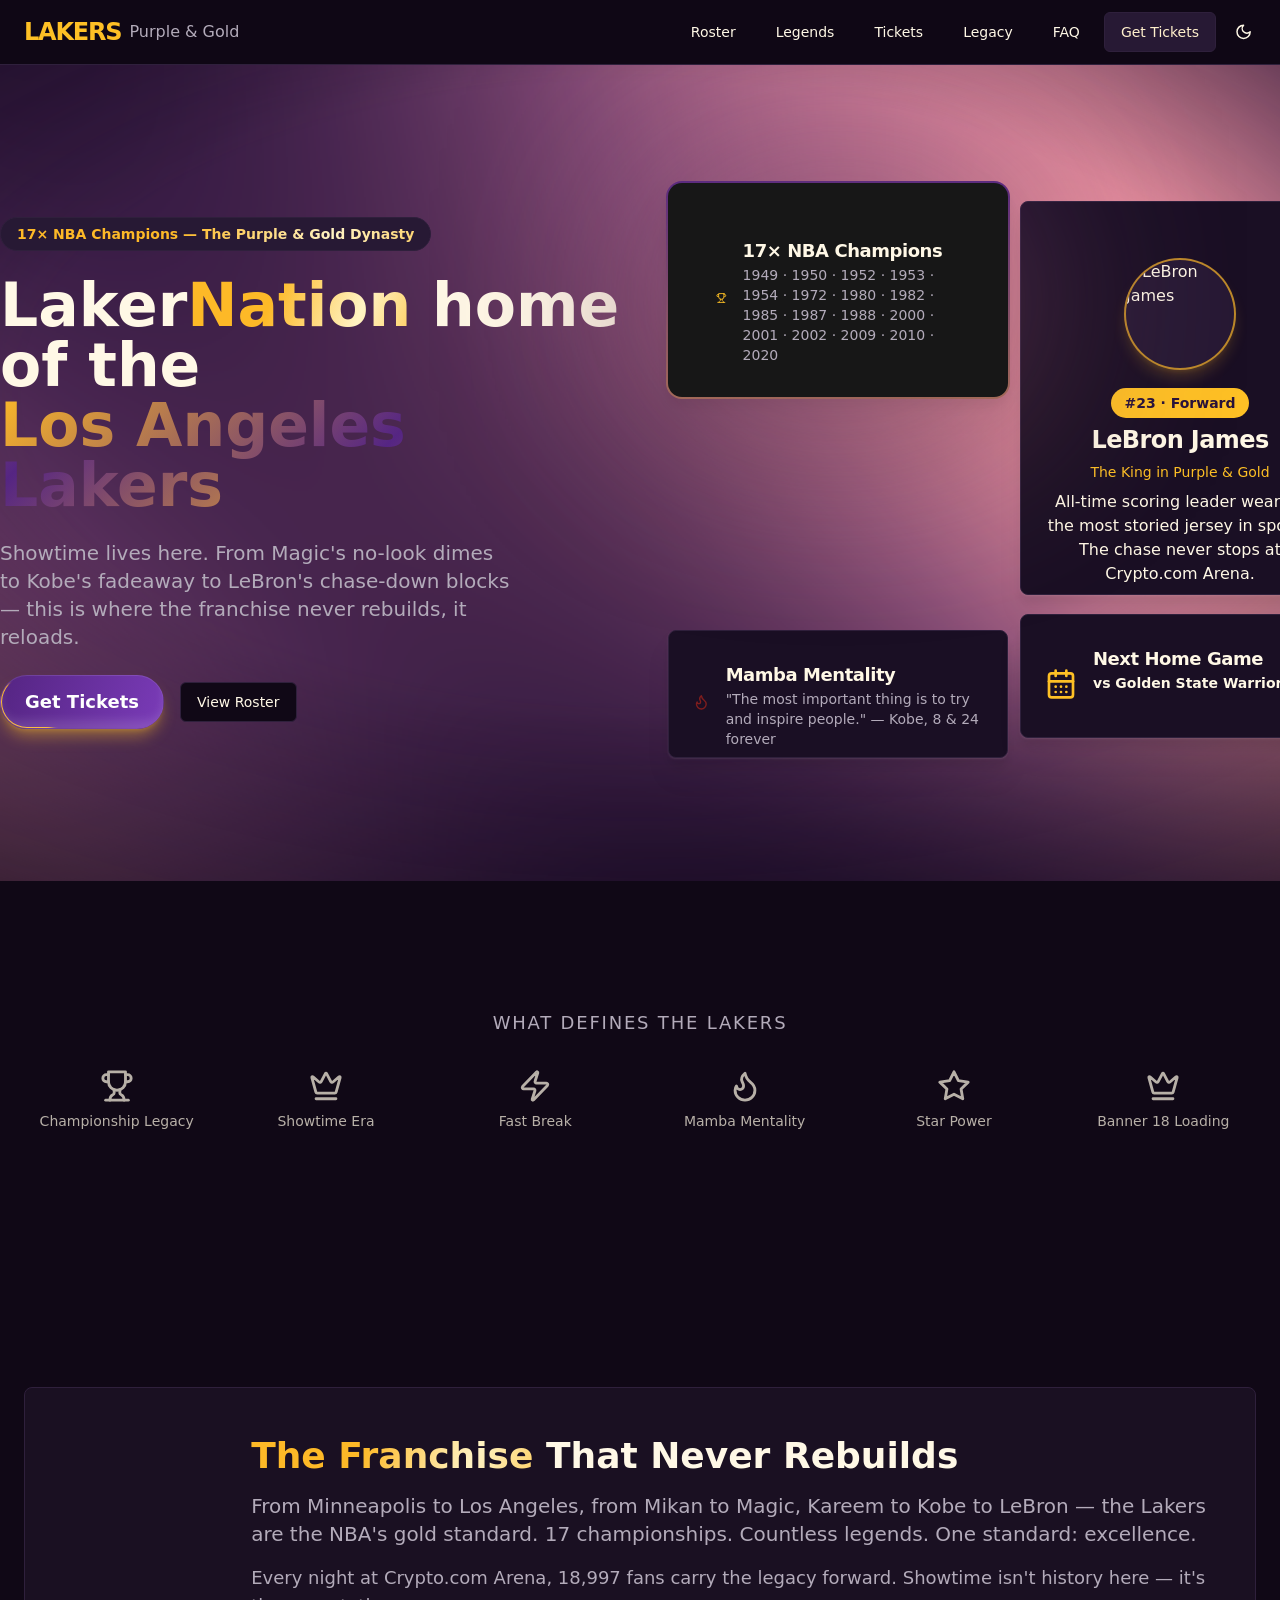
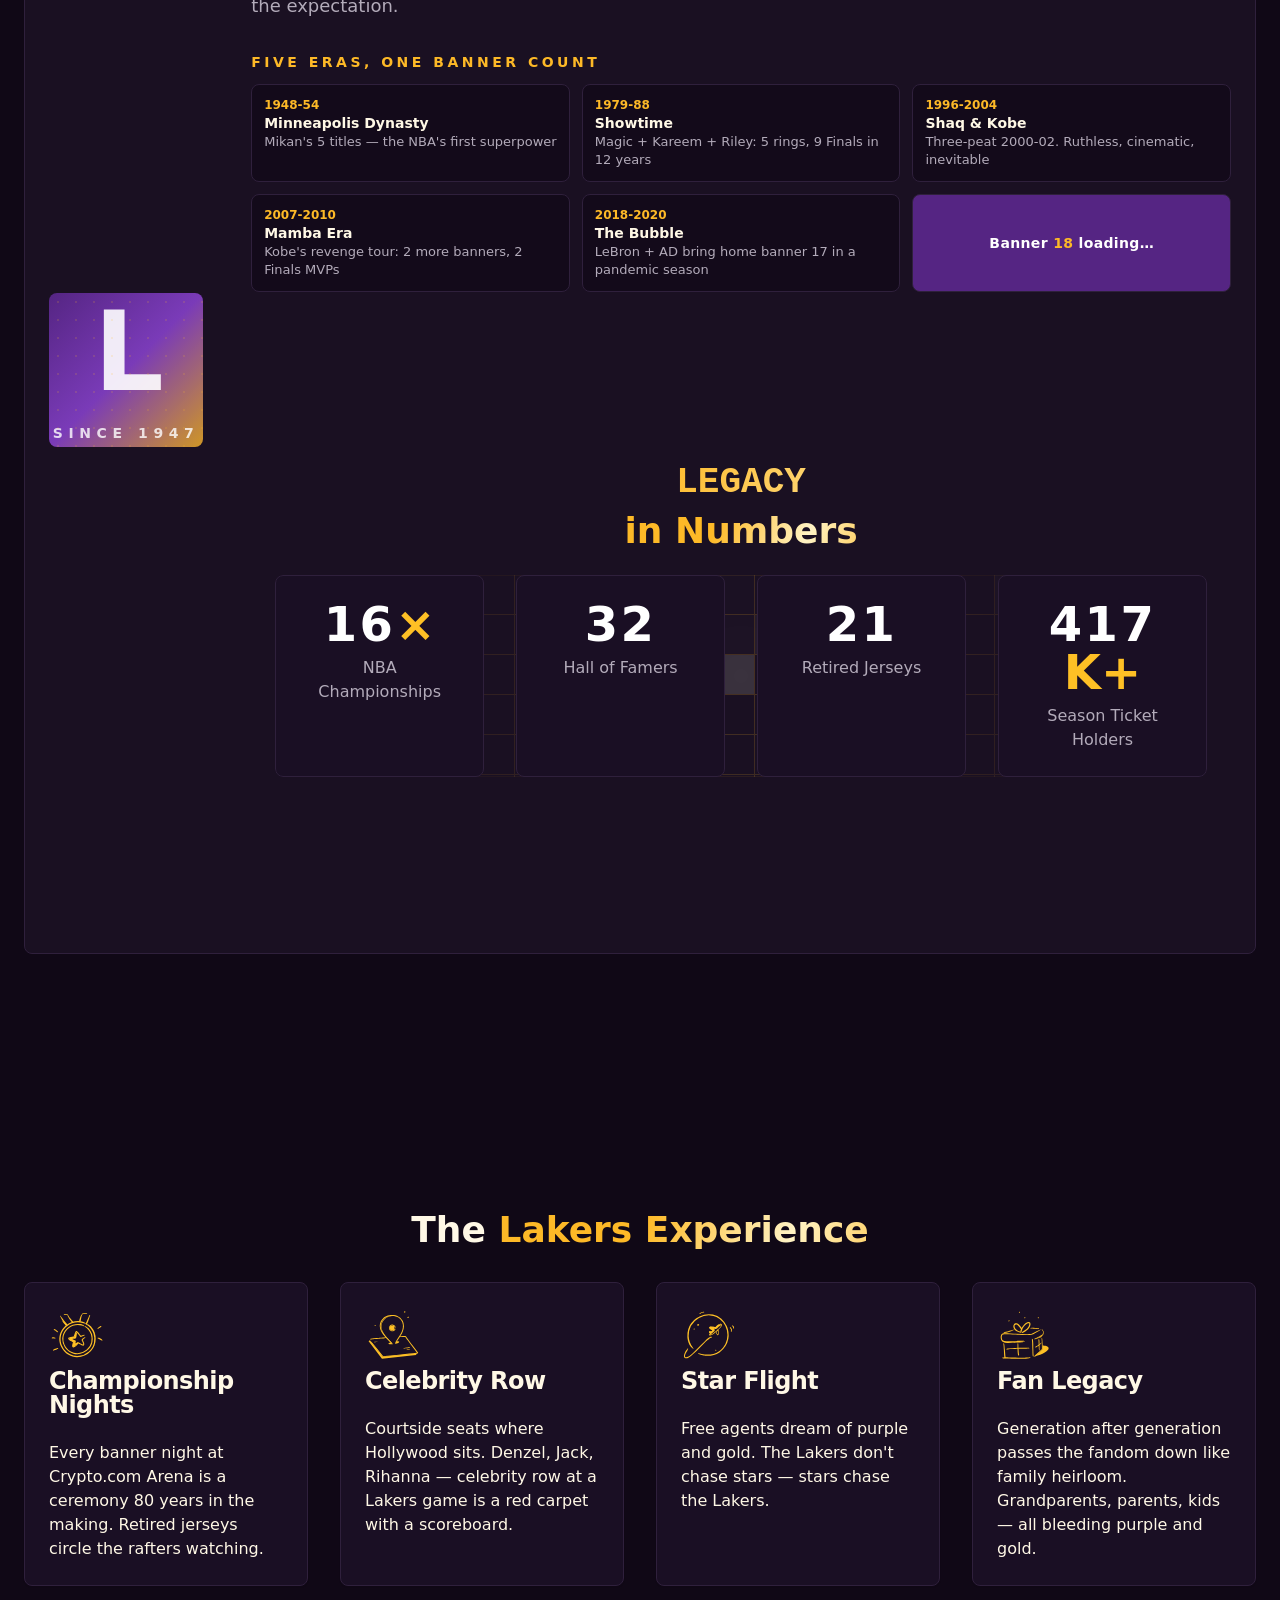
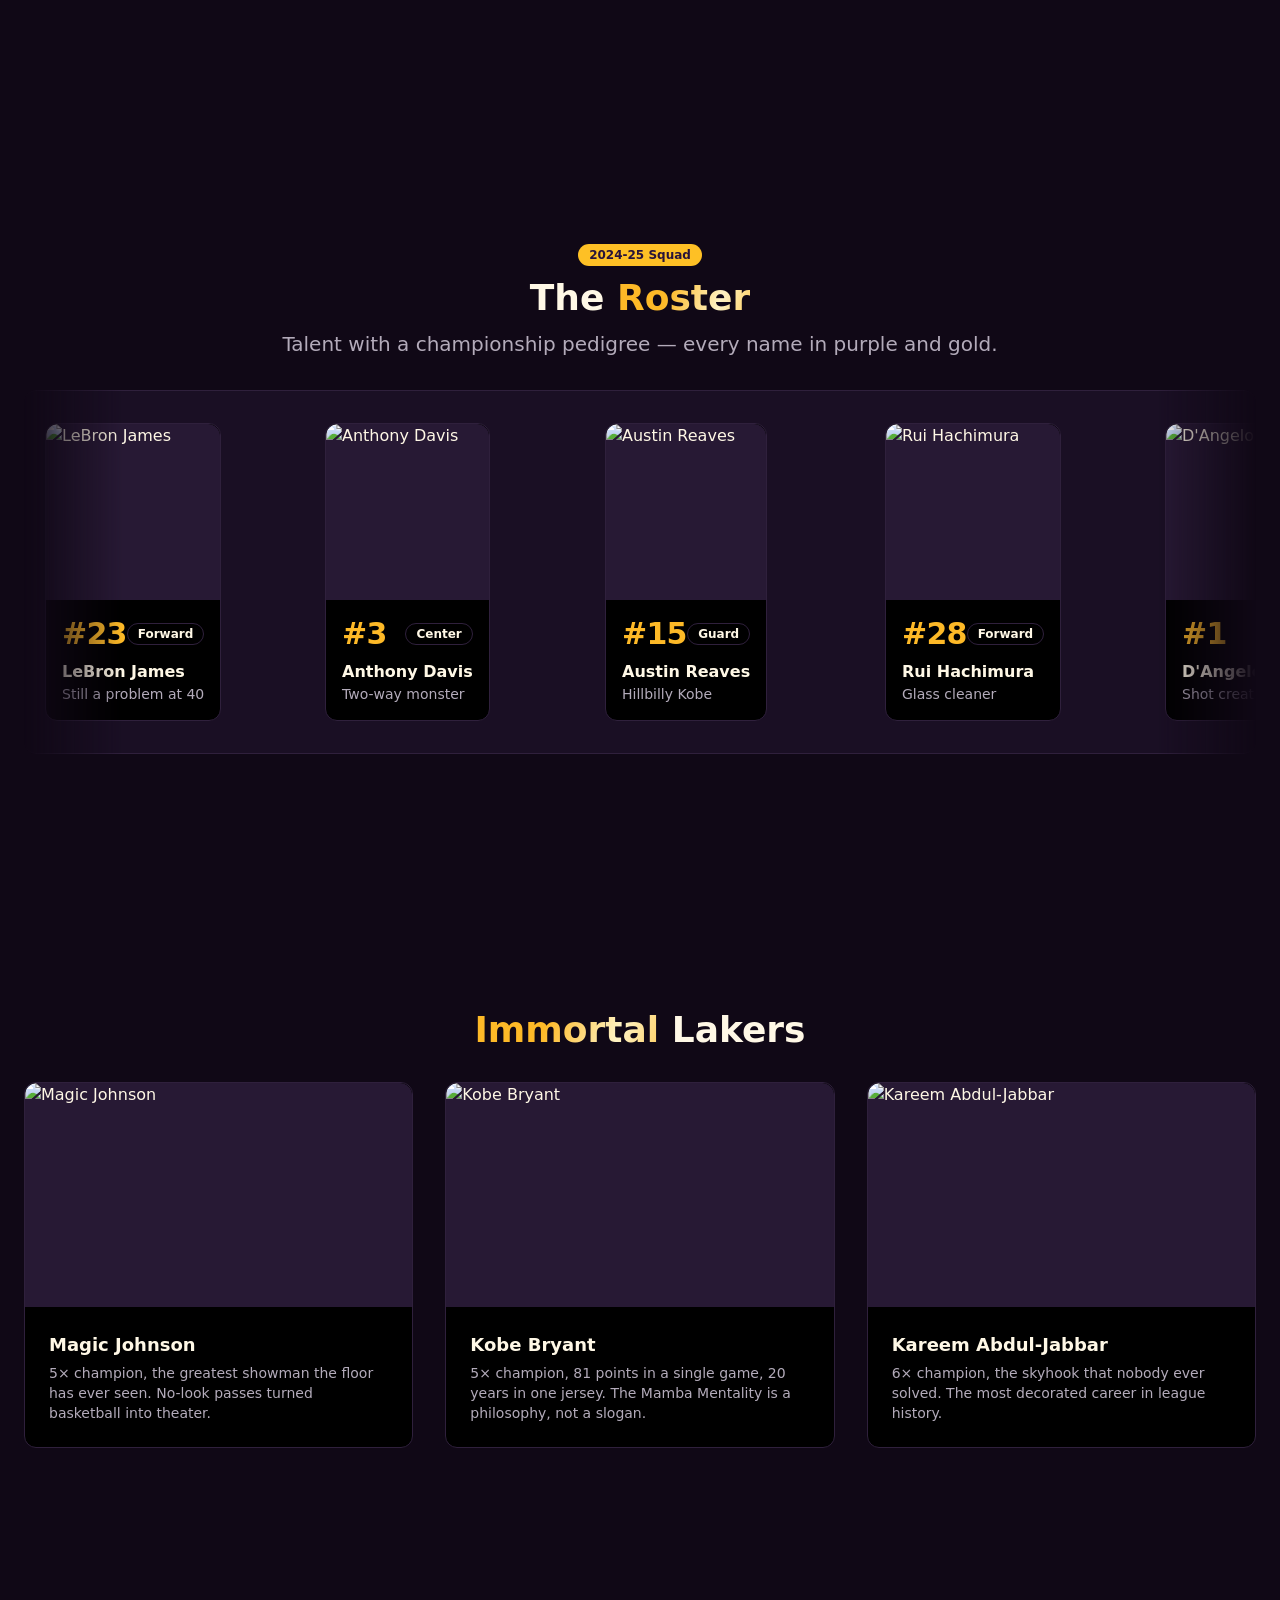
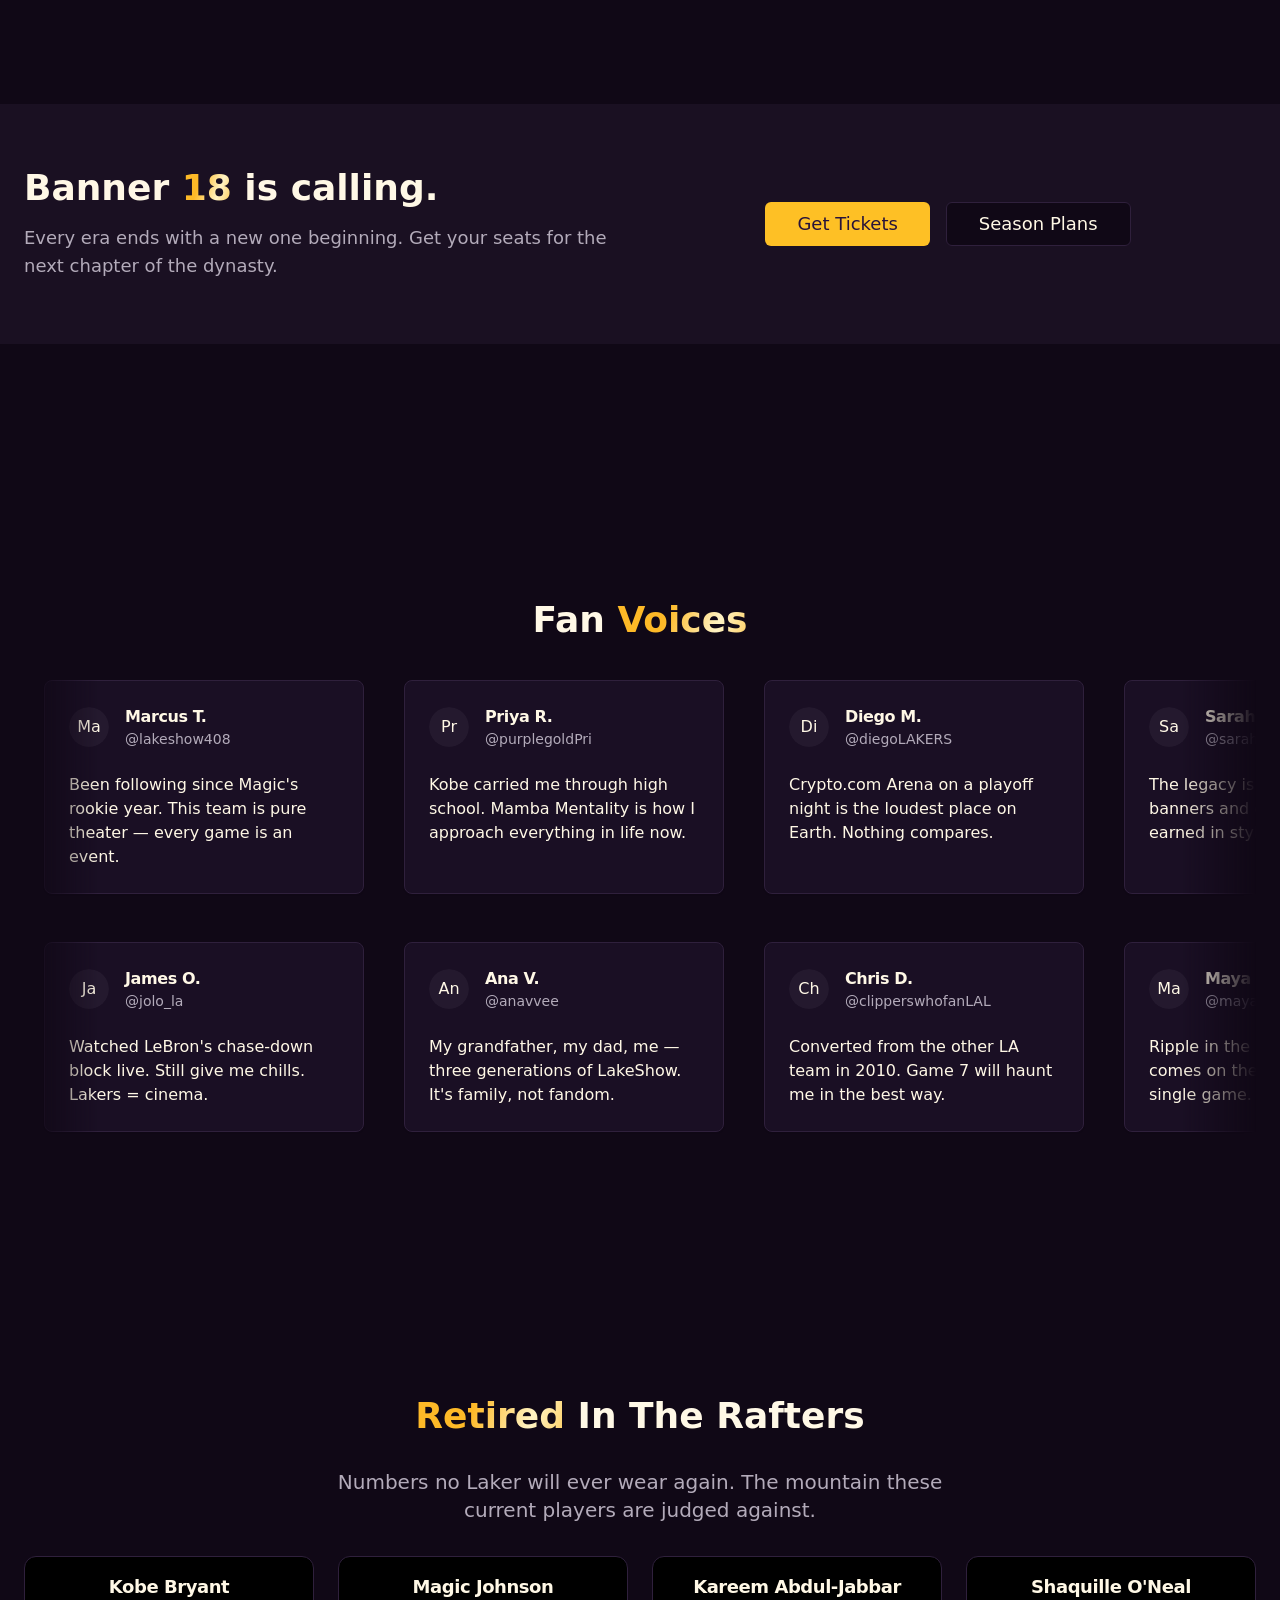
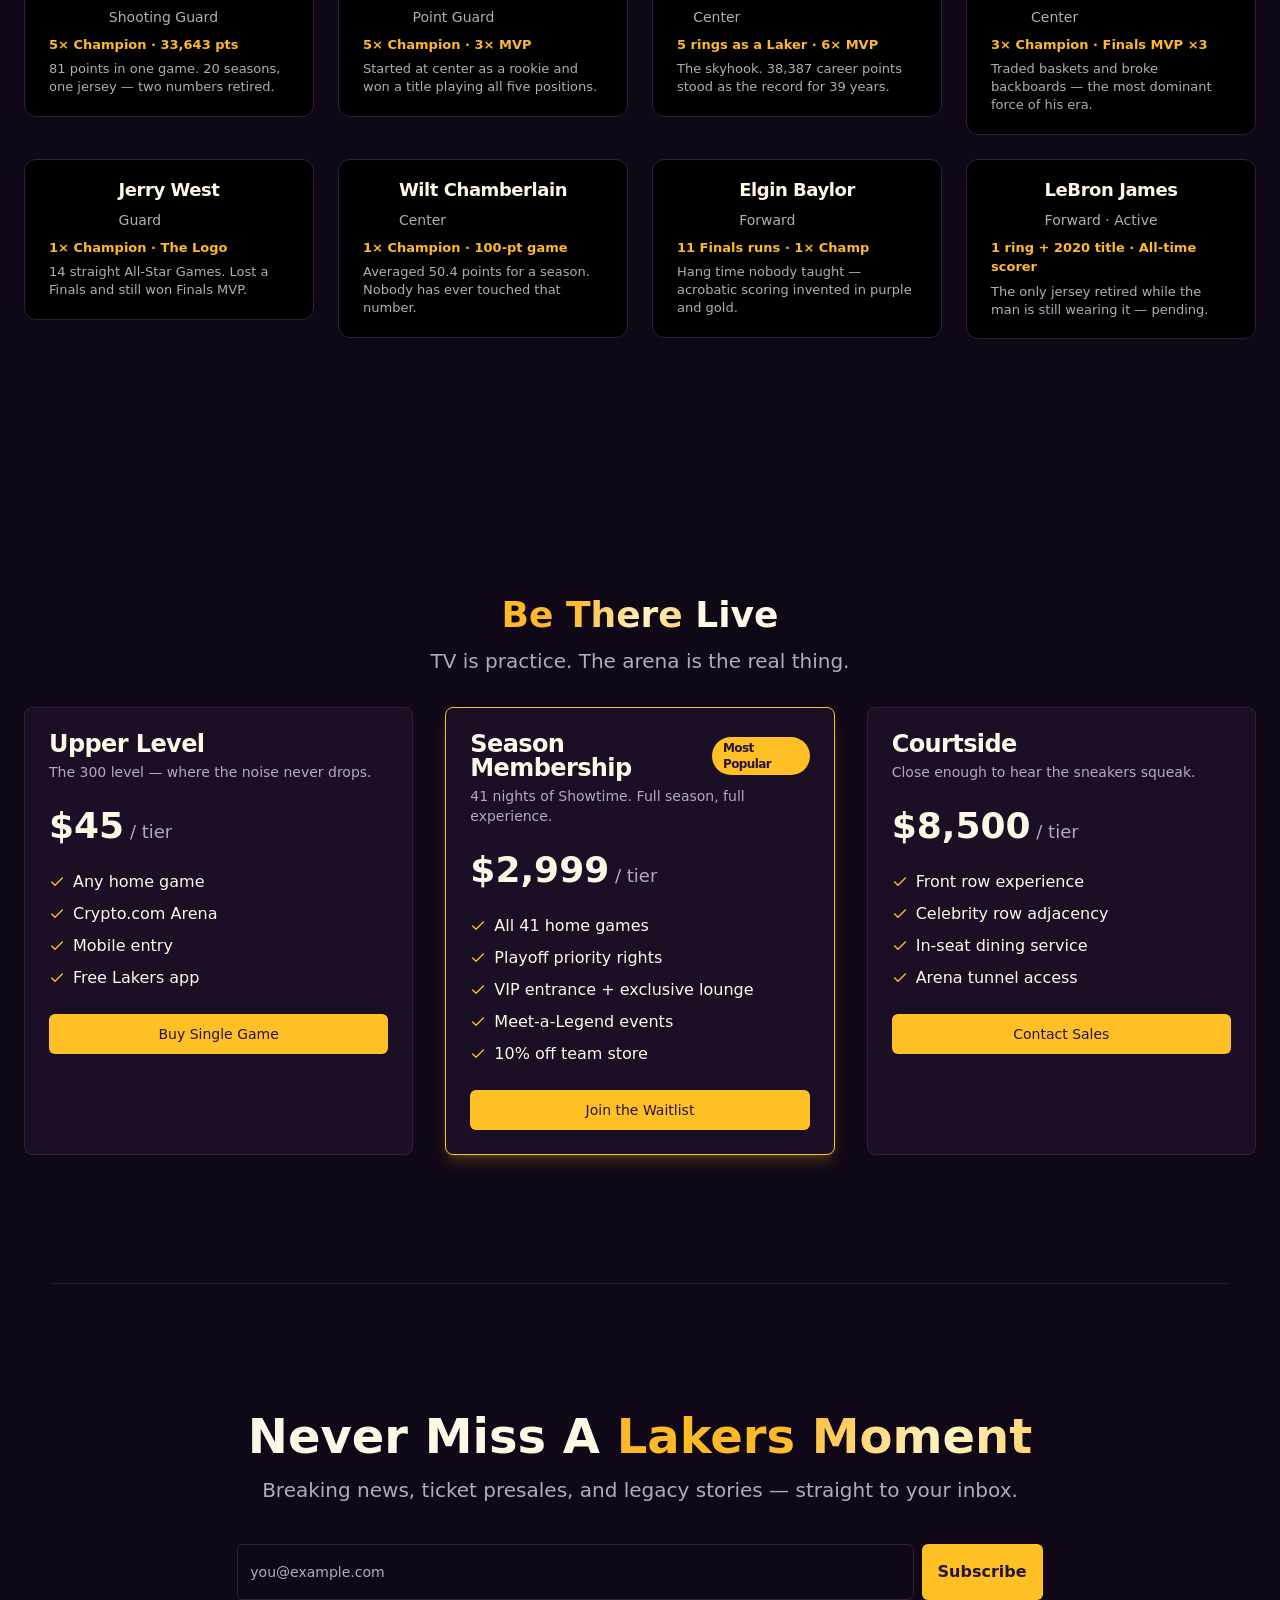
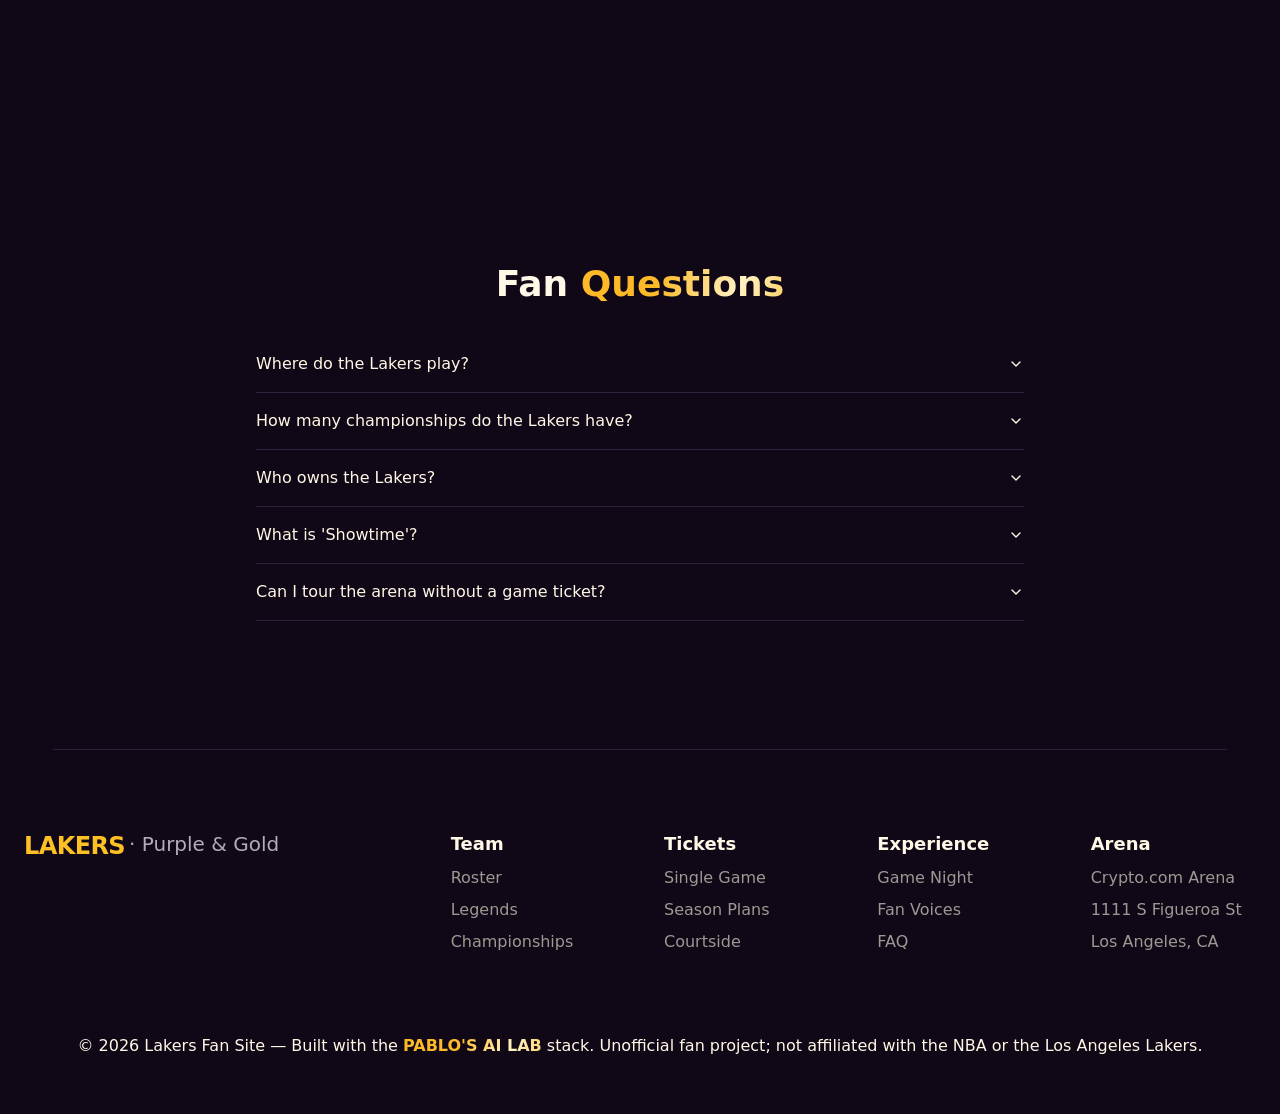
==== commit db254504: "v3: rafters photos (8 legends), LeBron photo in hero card, championship timeline, dual fan-voices ma" ====
--- a/index.html
+++ b/index.html
@@ -16,8 +16,8 @@
     <meta name="twitter:card" content="summary_large_image" />
     <meta name="twitter:title" content="Lakers — Purple &amp; Gold" />
     <meta name="twitter:description" content="Roster, legends, championships and tickets. Showtime lives here." />
-    <script type="module" crossorigin src="./assets/index-CW6AoGWO.js"></script>
-    <link rel="stylesheet" crossorigin href="./assets/index-CHHOMwhk.css">
+    <script type="module" crossorigin src="./assets/index-B1Ye7Ktg.js"></script>
+    <link rel="stylesheet" crossorigin href="./assets/index-D8p67qp4.css">
   </head>
   <body>
     <div id="root"></div>
--- a/assets/index-D8p67qp4.css
+++ b/assets/index-D8p67qp4.css
@@ -0,0 +1 @@
+html,body{overflow-x:hidden;max-width:100%}*,:before,:after{box-sizing:border-box;border-width:0;border-style:solid;border-color:#e5e7eb}:before,:after{--tw-content: ""}html,:host{line-height:1.5;-webkit-text-size-adjust:100%;-moz-tab-size:4;-o-tab-size:4;tab-size:4;font-family:ui-sans-serif,system-ui,sans-serif,"Apple Color Emoji","Segoe UI Emoji",Segoe UI Symbol,"Noto Color Emoji";font-feature-settings:normal;font-variation-settings:normal;-webkit-tap-highlight-color:transparent}body{margin:0;line-height:inherit}hr{height:0;color:inherit;border-top-width:1px}abbr:where([title]){-webkit-text-decoration:underline dotted;text-decoration:underline dotted}h1,h2,h3,h4,h5,h6{font-size:inherit;font-weight:inherit}a{color:inherit;text-decoration:inherit}b,strong{font-weight:bolder}code,kbd,samp,pre{font-family:ui-monospace,SFMono-Regular,Menlo,Monaco,Consolas,Liberation Mono,Courier New,monospace;font-feature-settings:normal;font-variation-settings:normal;font-size:1em}small{font-size:80%}sub,sup{font-size:75%;line-height:0;position:relative;vertical-align:baseline}sub{bottom:-.25em}sup{top:-.5em}table{text-indent:0;border-color:inherit;border-collapse:collapse}button,input,optgroup,select,textarea{font-family:inherit;font-feature-settings:inherit;font-variation-settings:inherit;font-size:100%;font-weight:inherit;line-height:inherit;letter-spacing:inherit;color:inherit;margin:0;padding:0}button,select{text-transform:none}button,input:where([type=button]),input:where([type=reset]),input:where([type=submit]){-webkit-appearance:button;background-color:transparent;background-image:none}:-moz-focusring{outline:auto}:-moz-ui-invalid{box-shadow:none}progress{vertical-align:baseline}::-webkit-inner-spin-button,::-webkit-outer-spin-button{height:auto}[type=search]{-webkit-appearance:textfield;outline-offset:-2px}::-webkit-search-decoration{-webkit-appearance:none}::-webkit-file-upload-button{-webkit-appearance:button;font:inherit}summary{display:list-item}blockquote,dl,dd,h1,h2,h3,h4,h5,h6,hr,figure,p,pre{margin:0}fieldset{margin:0;padding:0}legend{padding:0}ol,ul,menu{list-style:none;margin:0;padding:0}dialog{padding:0}textarea{resize:vertical}input::-moz-placeholder,textarea::-moz-placeholder{opacity:1;color:#9ca3af}input::placeholder,textarea::placeholder{opacity:1;color:#9ca3af}button,[role=button]{cursor:pointer}:disabled{cursor:default}img,svg,video,canvas,audio,iframe,embed,object{display:block;vertical-align:middle}img,video{max-width:100%;height:auto}[hidden]{display:none}:root{--background: 0 0% 100%;--foreground: 272 51% 12%;--card: 0 0% 100%;--card-foreground: 272 51% 12%;--popover: 0 0% 100%;--popover-foreground: 272 51% 12%;--primary: 272 51% 42%;--primary-foreground: 43 99% 57%;--secondary: 43 99% 95%;--secondary-foreground: 272 51% 30%;--muted: 272 20% 96%;--muted-foreground: 272 12% 40%;--accent: 43 99% 90%;--accent-foreground: 272 51% 30%;--destructive: 0 84.2% 60.2%;--destructive-foreground: 0 0% 98%;--border: 272 15% 90%;--input: 272 15% 90%;--ring: 272 51% 42%;--radius: .5rem}.dark{--background: 272 45% 6%;--foreground: 43 99% 95%;--card: 272 40% 10%;--card-foreground: 43 99% 95%;--popover: 272 45% 6%;--popover-foreground: 43 99% 95%;--primary: 43 99% 57%;--primary-foreground: 272 51% 15%;--secondary: 272 35% 15%;--secondary-foreground: 43 99% 90%;--muted: 272 30% 14%;--muted-foreground: 272 10% 70%;--accent: 272 35% 18%;--accent-foreground: 43 99% 90%;--destructive: 0 62.8% 30.6%;--destructive-foreground: 0 85.7% 97.3%;--border: 272 30% 18%;--input: 272 30% 18%;--ring: 43 99% 57%}*{border-color:hsl(var(--border))}body{background-color:hsl(var(--background));color:hsl(var(--foreground))}*,:before,:after{--tw-border-spacing-x: 0;--tw-border-spacing-y: 0;--tw-translate-x: 0;--tw-translate-y: 0;--tw-rotate: 0;--tw-skew-x: 0;--tw-skew-y: 0;--tw-scale-x: 1;--tw-scale-y: 1;--tw-pan-x: ;--tw-pan-y: ;--tw-pinch-zoom: ;--tw-scroll-snap-strictness: proximity;--tw-gradient-from-position: ;--tw-gradient-via-position: ;--tw-gradient-to-position: ;--tw-ordinal: ;--tw-slashed-zero: ;--tw-numeric-figure: ;--tw-numeric-spacing: ;--tw-numeric-fraction: ;--tw-ring-inset: ;--tw-ring-offset-width: 0px;--tw-ring-offset-color: #fff;--tw-ring-color: rgb(59 130 246 / .5);--tw-ring-offset-shadow: 0 0 #0000;--tw-ring-shadow: 0 0 #0000;--tw-shadow: 0 0 #0000;--tw-shadow-colored: 0 0 #0000;--tw-blur: ;--tw-brightness: ;--tw-contrast: ;--tw-grayscale: ;--tw-hue-rotate: ;--tw-invert: ;--tw-saturate: ;--tw-sepia: ;--tw-drop-shadow: ;--tw-backdrop-blur: ;--tw-backdrop-brightness: ;--tw-backdrop-contrast: ;--tw-backdrop-grayscale: ;--tw-backdrop-hue-rotate: ;--tw-backdrop-invert: ;--tw-backdrop-opacity: ;--tw-backdrop-saturate: ;--tw-backdrop-sepia: ;--tw-contain-size: ;--tw-contain-layout: ;--tw-contain-paint: ;--tw-contain-style: }::backdrop{--tw-border-spacing-x: 0;--tw-border-spacing-y: 0;--tw-translate-x: 0;--tw-translate-y: 0;--tw-rotate: 0;--tw-skew-x: 0;--tw-skew-y: 0;--tw-scale-x: 1;--tw-scale-y: 1;--tw-pan-x: ;--tw-pan-y: ;--tw-pinch-zoom: ;--tw-scroll-snap-strictness: proximity;--tw-gradient-from-position: ;--tw-gradient-via-position: ;--tw-gradient-to-position: ;--tw-ordinal: ;--tw-slashed-zero: ;--tw-numeric-figure: ;--tw-numeric-spacing: ;--tw-numeric-fraction: ;--tw-ring-inset: ;--tw-ring-offset-width: 0px;--tw-ring-offset-color: #fff;--tw-ring-color: rgb(59 130 246 / .5);--tw-ring-offset-shadow: 0 0 #0000;--tw-ring-shadow: 0 0 #0000;--tw-shadow: 0 0 #0000;--tw-shadow-colored: 0 0 #0000;--tw-blur: ;--tw-brightness: ;--tw-contrast: ;--tw-grayscale: ;--tw-hue-rotate: ;--tw-invert: ;--tw-saturate: ;--tw-sepia: ;--tw-drop-shadow: ;--tw-backdrop-blur: ;--tw-backdrop-brightness: ;--tw-backdrop-contrast: ;--tw-backdrop-grayscale: ;--tw-backdrop-hue-rotate: ;--tw-backdrop-invert: ;--tw-backdrop-opacity: ;--tw-backdrop-saturate: ;--tw-backdrop-sepia: ;--tw-contain-size: ;--tw-contain-layout: ;--tw-contain-paint: ;--tw-contain-style: }.container{width:100%;margin-right:auto;margin-left:auto;padding-right:1.5rem;padding-left:1.5rem}@media (min-width: 1400px){.container{max-width:1400px}}.sr-only{position:absolute;width:1px;height:1px;padding:0;margin:-1px;overflow:hidden;clip:rect(0,0,0,0);white-space:nowrap;border-width:0}.pointer-events-none{pointer-events:none}.pointer-events-auto{pointer-events:auto}.visible{visibility:visible}.static{position:static}.fixed{position:fixed}.absolute{position:absolute}.relative{position:relative}.sticky{position:sticky}.-inset-full{top:-100%;right:-100%;bottom:-100%;left:-100%}.inset-0{top:0;right:0;bottom:0;left:0}.inset-\[var\(--cut\)\]{inset:var(--cut)}.inset-x-0{left:0;right:0}.inset-y-0{top:0;bottom:0}.-bottom-\[5px\]{bottom:-5px}.-top-\[10px\]{top:-10px}.bottom-0{bottom:0}.bottom-4{bottom:1rem}.bottom-\[15px\]{bottom:15px}.left-0{left:0}.left-2{left:.5rem}.right-0{right:0}.right-3{right:.75rem}.right-4{right:1rem}.right-\[20px\]{right:20px}.right-\[40px\]{right:40px}.top-0{top:0}.top-2{top:.5rem}.top-3{top:.75rem}.top-4{top:1rem}.top-\[1px\]{top:1px}.top-\[60\%\]{top:60%}.top-full{top:100%}.-z-10{z-index:-10}.-z-20{z-index:-20}.-z-30{z-index:-30}.z-0{z-index:0}.z-10{z-index:10}.z-40{z-index:40}.z-50{z-index:50}.z-\[1\]{z-index:1}.col-span-3{grid-column:span 3 / span 3}.col-span-full{grid-column:1 / -1}.m-0{margin:0}.-mx-1{margin-left:-.25rem;margin-right:-.25rem}.mx-3{margin-left:.75rem;margin-right:.75rem}.mx-auto{margin-left:auto;margin-right:auto}.my-1{margin-top:.25rem;margin-bottom:.25rem}.my-24{margin-top:6rem;margin-bottom:6rem}.mb-3{margin-bottom:.75rem}.mb-8{margin-bottom:2rem}.ml-1{margin-left:.25rem}.ml-2{margin-left:.5rem}.ml-auto{margin-left:auto}.mr-2{margin-right:.5rem}.ms-2{margin-inline-start:.5rem}.mt-1{margin-top:.25rem}.mt-1\.5{margin-top:.375rem}.mt-2{margin-top:.5rem}.mt-3{margin-top:.75rem}.mt-4{margin-top:1rem}.mt-6{margin-top:1.5rem}.mt-8{margin-top:2rem}.block{display:block}.inline-block{display:inline-block}.inline{display:inline}.flex{display:flex}.inline-flex{display:inline-flex}.grid{display:grid}.hidden{display:none}.aspect-\[1\]{aspect-ratio:1}.aspect-\[4\/5\]{aspect-ratio:4/5}.aspect-square{aspect-ratio:1 / 1}.size-fit{width:-moz-fit-content;width:fit-content;height:-moz-fit-content;height:fit-content}.h-1{height:.25rem}.h-1\.5{height:.375rem}.h-10{height:2.5rem}.h-11{height:2.75rem}.h-12{height:3rem}.h-14{height:3.5rem}.h-16{height:4rem}.h-2{height:.5rem}.h-28{height:7rem}.h-3{height:.75rem}.h-3\.5{height:.875rem}.h-4{height:1rem}.h-44{height:11rem}.h-56{height:14rem}.h-6{height:1.5rem}.h-9{height:2.25rem}.h-\[1\.1rem\]{height:1.1rem}.h-\[100cqh\]{height:100cqh}.h-\[560px\]{height:560px}.h-\[58px\]{height:58px}.h-\[var\(--radix-navigation-menu-viewport-height\)\]{height:var(--radix-navigation-menu-viewport-height)}.h-fit{height:-moz-fit-content;height:fit-content}.h-full{height:100%}.h-px{height:1px}.min-h-\[inherit\]{min-height:inherit}.w-10{width:2.5rem}.w-11\/12{width:91.666667%}.w-12{width:3rem}.w-14{width:3.5rem}.w-2{width:.5rem}.w-28{width:7rem}.w-3{width:.75rem}.w-3\.5{width:.875rem}.w-3\/4{width:75%}.w-4{width:1rem}.w-6{width:1.5rem}.w-60{width:15rem}.w-80{width:20rem}.w-\[1\.2rem\]{width:1.2rem}.w-\[180px\]{width:180px}.w-\[300px\]{width:300px}.w-\[320px\]{width:320px}.w-\[340px\]{width:340px}.w-\[700px\]{width:700px}.w-auto{width:auto}.w-fit{width:-moz-fit-content;width:fit-content}.w-full{width:100%}.w-max{width:-moz-max-content;width:max-content}.w-screen{width:100vw}.min-w-\[8rem\]{min-width:8rem}.max-w-2xl{max-width:42rem}.max-w-3xl{max-width:48rem}.max-w-lg{max-width:32rem}.max-w-max{max-width:-moz-max-content;max-width:max-content}.flex-1{flex:1 1 0%}.shrink-0{flex-shrink:0}.origin-left{transform-origin:left}.translate-y-0{--tw-translate-y: 0px;transform:translate(var(--tw-translate-x),var(--tw-translate-y)) rotate(var(--tw-rotate)) skew(var(--tw-skew-x)) skewY(var(--tw-skew-y)) scaleX(var(--tw-scale-x)) scaleY(var(--tw-scale-y))}.translate-y-10{--tw-translate-y: 2.5rem;transform:translate(var(--tw-translate-x),var(--tw-translate-y)) rotate(var(--tw-rotate)) skew(var(--tw-skew-x)) skewY(var(--tw-skew-y)) scaleX(var(--tw-scale-x)) scaleY(var(--tw-scale-y))}.rotate-0{--tw-rotate: 0deg;transform:translate(var(--tw-translate-x),var(--tw-translate-y)) rotate(var(--tw-rotate)) skew(var(--tw-skew-x)) skewY(var(--tw-skew-y)) scaleX(var(--tw-scale-x)) scaleY(var(--tw-scale-y))}.rotate-45{--tw-rotate: 45deg;transform:translate(var(--tw-translate-x),var(--tw-translate-y)) rotate(var(--tw-rotate)) skew(var(--tw-skew-x)) skewY(var(--tw-skew-y)) scaleX(var(--tw-scale-x)) scaleY(var(--tw-scale-y))}.rotate-90{--tw-rotate: 90deg;transform:translate(var(--tw-translate-x),var(--tw-translate-y)) rotate(var(--tw-rotate)) skew(var(--tw-skew-x)) skewY(var(--tw-skew-y)) scaleX(var(--tw-scale-x)) scaleY(var(--tw-scale-y))}.scale-0{--tw-scale-x: 0;--tw-scale-y: 0;transform:translate(var(--tw-translate-x),var(--tw-translate-y)) rotate(var(--tw-rotate)) skew(var(--tw-skew-x)) skewY(var(--tw-skew-y)) scaleX(var(--tw-scale-x)) scaleY(var(--tw-scale-y))}.scale-100{--tw-scale-x: 1;--tw-scale-y: 1;transform:translate(var(--tw-translate-x),var(--tw-translate-y)) rotate(var(--tw-rotate)) skew(var(--tw-skew-x)) skewY(var(--tw-skew-y)) scaleX(var(--tw-scale-x)) scaleY(var(--tw-scale-y))}.transform-gpu{transform:translate3d(var(--tw-translate-x),var(--tw-translate-y),0) rotate(var(--tw-rotate)) skew(var(--tw-skew-x)) skewY(var(--tw-skew-y)) scaleX(var(--tw-scale-x)) scaleY(var(--tw-scale-y))}@keyframes marquee{0%{transform:translate(0)}to{transform:translate(calc(-100% - var(--gap)))}}.animate-marquee{animation:marquee var(--duration) linear infinite}@keyframes marquee-vertical{0%{transform:translateY(0)}to{transform:translateY(calc(-100% - var(--gap)))}}.animate-marquee-vertical{animation:marquee-vertical var(--duration) linear infinite}.cursor-default{cursor:default}.cursor-pointer{cursor:pointer}.select-none{-webkit-user-select:none;-moz-user-select:none;user-select:none}.resize{resize:both}.list-none{list-style-type:none}.auto-rows-\[22rem\]{grid-auto-rows:22rem}.grid-cols-2{grid-template-columns:repeat(2,minmax(0,1fr))}.grid-cols-3{grid-template-columns:repeat(3,minmax(0,1fr))}.flex-row{flex-direction:row}.flex-col{flex-direction:column}.flex-col-reverse{flex-direction:column-reverse}.flex-wrap{flex-wrap:wrap}.place-items-center{place-items:center}.items-start{align-items:flex-start}.items-end{align-items:flex-end}.items-center{align-items:center}.justify-center{justify-content:center}.justify-between{justify-content:space-between}.justify-around{justify-content:space-around}.gap-1{gap:.25rem}.gap-10{gap:2.5rem}.gap-2{gap:.5rem}.gap-3{gap:.75rem}.gap-4{gap:1rem}.gap-6{gap:1.5rem}.gap-8{gap:2rem}.gap-\[var\(--gap\)\]{gap:var(--gap)}.gap-x-12{-moz-column-gap:3rem;column-gap:3rem}.gap-y-8{row-gap:2rem}.space-x-1>:not([hidden])~:not([hidden]){--tw-space-x-reverse: 0;margin-right:calc(.25rem * var(--tw-space-x-reverse));margin-left:calc(.25rem * calc(1 - var(--tw-space-x-reverse)))}.space-y-1>:not([hidden])~:not([hidden]){--tw-space-y-reverse: 0;margin-top:calc(.25rem * calc(1 - var(--tw-space-y-reverse)));margin-bottom:calc(.25rem * var(--tw-space-y-reverse))}.space-y-1\.5>:not([hidden])~:not([hidden]){--tw-space-y-reverse: 0;margin-top:calc(.375rem * calc(1 - var(--tw-space-y-reverse)));margin-bottom:calc(.375rem * var(--tw-space-y-reverse))}.space-y-2>:not([hidden])~:not([hidden]){--tw-space-y-reverse: 0;margin-top:calc(.5rem * calc(1 - var(--tw-space-y-reverse)));margin-bottom:calc(.5rem * var(--tw-space-y-reverse))}.space-y-3>:not([hidden])~:not([hidden]){--tw-space-y-reverse: 0;margin-top:calc(.75rem * calc(1 - var(--tw-space-y-reverse)));margin-bottom:calc(.75rem * var(--tw-space-y-reverse))}.space-y-4>:not([hidden])~:not([hidden]){--tw-space-y-reverse: 0;margin-top:calc(1rem * calc(1 - var(--tw-space-y-reverse)));margin-bottom:calc(1rem * var(--tw-space-y-reverse))}.space-y-6>:not([hidden])~:not([hidden]){--tw-space-y-reverse: 0;margin-top:calc(1.5rem * calc(1 - var(--tw-space-y-reverse)));margin-bottom:calc(1.5rem * var(--tw-space-y-reverse))}.space-y-8>:not([hidden])~:not([hidden]){--tw-space-y-reverse: 0;margin-top:calc(2rem * calc(1 - var(--tw-space-y-reverse)));margin-bottom:calc(2rem * var(--tw-space-y-reverse))}.self-center{align-self:center}.overflow-hidden{overflow:hidden}.overflow-visible{overflow:visible}.whitespace-nowrap{white-space:nowrap}.break-words{overflow-wrap:break-word}.rounded-2xl{border-radius:1rem}.rounded-\[inherit\]{border-radius:inherit}.rounded-\[var\(--border-radius\)\]{border-radius:var(--border-radius)}.rounded-\[var\(--card-content-radius\)\]{border-radius:var(--card-content-radius)}.rounded-full{border-radius:9999px}.rounded-lg{border-radius:var(--radius)}.rounded-md{border-radius:calc(var(--radius) - 2px)}.rounded-none{border-radius:0}.rounded-sm{border-radius:calc(var(--radius) - 4px)}.rounded-xl{border-radius:.75rem}.rounded-t-xl{border-top-left-radius:.75rem;border-top-right-radius:.75rem}.rounded-tl-sm{border-top-left-radius:calc(var(--radius) - 4px)}.border{border-width:1px}.border-2{border-width:2px}.border-b,.border-b-\[1px\]{border-bottom-width:1px}.border-l{border-left-width:1px}.border-r{border-right-width:1px}.border-t{border-top-width:1px}.border-\[\#FDB927\]\/70{border-color:#fdb927b3}.border-input{border-color:hsl(var(--input))}.border-primary{border-color:hsl(var(--primary))}.border-transparent{border-color:transparent}.border-white\/10{border-color:#ffffff1a}.bg-\[\#552583\]{--tw-bg-opacity: 1;background-color:rgb(85 37 131 / var(--tw-bg-opacity))}.bg-background{background-color:hsl(var(--background))}.bg-background\/60{background-color:hsl(var(--background) / .6)}.bg-background\/80{background-color:hsl(var(--background) / .8)}.bg-black\/55{background-color:#0000008c}.bg-border{background-color:hsl(var(--border))}.bg-card{background-color:hsl(var(--card))}.bg-destructive{background-color:hsl(var(--destructive))}.bg-gray-100{--tw-bg-opacity: 1;background-color:rgb(243 244 246 / var(--tw-bg-opacity))}.bg-muted{background-color:hsl(var(--muted))}.bg-muted\/50{background-color:hsl(var(--muted) / .5)}.bg-popover{background-color:hsl(var(--popover))}.bg-primary{background-color:hsl(var(--primary))}.bg-secondary{background-color:hsl(var(--secondary))}.bg-transparent{background-color:transparent}.bg-\[radial-gradient\(circle_at_center\,\#FDB927_1\.5px\,transparent_1\.5px\)\]{background-image:radial-gradient(circle at center,#FDB927 1.5px,transparent 1.5px)}.bg-gradient-to-br{background-image:linear-gradient(to bottom right,var(--tw-gradient-stops))}.from-\[\#552583\]{--tw-gradient-from: #552583 var(--tw-gradient-from-position);--tw-gradient-to: rgb(85 37 131 / 0) var(--tw-gradient-to-position);--tw-gradient-stops: var(--tw-gradient-from), var(--tw-gradient-to)}.via-\[\#7a3bb8\]{--tw-gradient-to: rgb(122 59 184 / 0) var(--tw-gradient-to-position);--tw-gradient-stops: var(--tw-gradient-from), #7a3bb8 var(--tw-gradient-via-position), var(--tw-gradient-to)}.to-\[\#2d1147\]{--tw-gradient-to: #2d1147 var(--tw-gradient-to-position)}.to-\[\#FDB927\]\/80{--tw-gradient-to: rgb(253 185 39 / .8) var(--tw-gradient-to-position)}.to-transparent{--tw-gradient-to: transparent var(--tw-gradient-to-position)}.bg-\[length\:200\%_auto\]{background-size:200% auto}.bg-clip-text{-webkit-background-clip:text;background-clip:text}.fill-\[\#552583\]\/40{fill:#55258366}.fill-current{fill:currentColor}.fill-gray-400\/30{fill:#9ca3af4d}.fill-primary{fill:hsl(var(--primary))}.stroke-\[\#FDB927\]\/20{stroke:#fdb92733}.stroke-gray-400\/30{stroke:#9ca3af4d}.object-cover{-o-object-fit:cover;object-fit:cover}.object-top{-o-object-position:top;object-position:top}.p-0{padding:0}.p-1{padding:.25rem}.p-2{padding:.5rem}.p-3{padding:.75rem}.p-4{padding:1rem}.p-6{padding:1.5rem}.px-2{padding-left:.5rem;padding-right:.5rem}.px-2\.5{padding-left:.625rem;padding-right:.625rem}.px-3{padding-left:.75rem;padding-right:.75rem}.px-4{padding-left:1rem;padding-right:1rem}.px-6{padding-left:1.5rem;padding-right:1.5rem}.px-8{padding-left:2rem;padding-right:2rem}.py-0{padding-top:0;padding-bottom:0}.py-0\.5{padding-top:.125rem;padding-bottom:.125rem}.py-1{padding-top:.25rem;padding-bottom:.25rem}.py-1\.5{padding-top:.375rem;padding-bottom:.375rem}.py-12{padding-top:3rem;padding-bottom:3rem}.py-16{padding-top:4rem;padding-bottom:4rem}.py-2{padding-top:.5rem;padding-bottom:.5rem}.py-20{padding-top:5rem;padding-bottom:5rem}.py-24{padding-top:6rem;padding-bottom:6rem}.py-3{padding-top:.75rem;padding-bottom:.75rem}.py-4{padding-top:1rem;padding-bottom:1rem}.py-6{padding-top:1.5rem;padding-bottom:1.5rem}.pb-14{padding-bottom:3.5rem}.pb-2{padding-bottom:.5rem}.pb-4{padding-bottom:1rem}.pb-5{padding-bottom:1.25rem}.pb-6{padding-bottom:1.5rem}.pb-8{padding-bottom:2rem}.pl-8{padding-left:2rem}.pr-2{padding-right:.5rem}.pt-0{padding-top:0}.pt-4{padding-top:1rem}.text-center{text-align:center}.font-mono{font-family:ui-monospace,SFMono-Regular,Menlo,Monaco,Consolas,Liberation Mono,Courier New,monospace}.text-2xl{font-size:1.5rem;line-height:2rem}.text-3xl{font-size:1.875rem;line-height:2.25rem}.text-4xl{font-size:2.25rem;line-height:2.5rem}.text-5xl{font-size:3rem;line-height:1}.text-\[110px\]{font-size:110px}.text-\[13px\]{font-size:13px}.text-\[16px\]{font-size:16px}.text-\[17px\]{font-size:17px}.text-base{font-size:1rem;line-height:1.5rem}.text-lg{font-size:1.125rem;line-height:1.75rem}.text-sm{font-size:.875rem;line-height:1.25rem}.text-xl{font-size:1.25rem;line-height:1.75rem}.text-xs{font-size:.75rem;line-height:1rem}.font-black{font-weight:900}.font-bold{font-weight:700}.font-light{font-weight:300}.font-medium{font-weight:500}.font-normal{font-weight:400}.font-semibold{font-weight:600}.uppercase{text-transform:uppercase}.tabular-nums{--tw-numeric-spacing: tabular-nums;font-variant-numeric:var(--tw-ordinal) var(--tw-slashed-zero) var(--tw-numeric-figure) var(--tw-numeric-spacing) var(--tw-numeric-fraction)}.leading-none{line-height:1}.leading-snug{line-height:1.375}.leading-tight{line-height:1.25}.tracking-\[0\.25em\]{letter-spacing:.25em}.tracking-\[0\.4em\]{letter-spacing:.4em}.tracking-tight{letter-spacing:-.025em}.tracking-tighter{letter-spacing:-.05em}.tracking-wide{letter-spacing:.025em}.tracking-wider{letter-spacing:.05em}.tracking-widest{letter-spacing:.1em}.text-\[\#FDB927\]{--tw-text-opacity: 1;color:rgb(253 185 39 / var(--tw-text-opacity))}.text-black{--tw-text-opacity: 1;color:rgb(0 0 0 / var(--tw-text-opacity))}.text-card-foreground{color:hsl(var(--card-foreground))}.text-destructive{color:hsl(var(--destructive))}.text-destructive-foreground{color:hsl(var(--destructive-foreground))}.text-foreground{color:hsl(var(--foreground))}.text-muted-foreground{color:hsl(var(--muted-foreground))}.text-neutral-400{--tw-text-opacity: 1;color:rgb(163 163 163 / var(--tw-text-opacity))}.text-neutral-400\/80{color:#a3a3a3cc}.text-neutral-700{--tw-text-opacity: 1;color:rgb(64 64 64 / var(--tw-text-opacity))}.text-popover-foreground{color:hsl(var(--popover-foreground))}.text-primary{color:hsl(var(--primary))}.text-primary-foreground{color:hsl(var(--primary-foreground))}.text-secondary-foreground{color:hsl(var(--secondary-foreground))}.text-transparent{color:transparent}.text-white{--tw-text-opacity: 1;color:rgb(255 255 255 / var(--tw-text-opacity))}.text-white\/80{color:#fffc}.text-white\/90{color:#ffffffe6}.underline-offset-4{text-underline-offset:4px}.opacity-0{opacity:0}.opacity-15{opacity:.15}.opacity-50{opacity:.5}.opacity-60{opacity:.6}.opacity-70{opacity:.7}.opacity-90{opacity:.9}.shadow-\[inset_0_-8px_10px_\#ffffff1f\]{--tw-shadow: inset 0 -8px 10px #ffffff1f;--tw-shadow-colored: inset 0 -8px 10px var(--tw-shadow-color);box-shadow:var(--tw-ring-offset-shadow, 0 0 #0000),var(--tw-ring-shadow, 0 0 #0000),var(--tw-shadow)}.shadow-lg{--tw-shadow: 0 10px 15px -3px rgb(0 0 0 / .1), 0 4px 6px -4px rgb(0 0 0 / .1);--tw-shadow-colored: 0 10px 15px -3px var(--tw-shadow-color), 0 4px 6px -4px var(--tw-shadow-color);box-shadow:var(--tw-ring-offset-shadow, 0 0 #0000),var(--tw-ring-shadow, 0 0 #0000),var(--tw-shadow)}.shadow-md{--tw-shadow: 0 4px 6px -1px rgb(0 0 0 / .1), 0 2px 4px -2px rgb(0 0 0 / .1);--tw-shadow-colored: 0 4px 6px -1px var(--tw-shadow-color), 0 2px 4px -2px var(--tw-shadow-color);box-shadow:var(--tw-ring-offset-shadow, 0 0 #0000),var(--tw-ring-shadow, 0 0 #0000),var(--tw-shadow)}.shadow-sm{--tw-shadow: 0 1px 2px 0 rgb(0 0 0 / .05);--tw-shadow-colored: 0 1px 2px 0 var(--tw-shadow-color);box-shadow:var(--tw-ring-offset-shadow, 0 0 #0000),var(--tw-ring-shadow, 0 0 #0000),var(--tw-shadow)}.shadow-\[\#FDB927\]\/20{--tw-shadow-color: rgb(253 185 39 / .2);--tw-shadow: var(--tw-shadow-colored)}.shadow-black\/10{--tw-shadow-color: rgb(0 0 0 / .1);--tw-shadow: var(--tw-shadow-colored)}.shadow-primary\/20{--tw-shadow-color: hsl(var(--primary) / .2);--tw-shadow: var(--tw-shadow-colored)}.shadow-primary\/40{--tw-shadow-color: hsl(var(--primary) / .4);--tw-shadow: var(--tw-shadow-colored)}.outline-none{outline:2px solid transparent;outline-offset:2px}.outline{outline-style:solid}.ring{--tw-ring-offset-shadow: var(--tw-ring-inset) 0 0 0 var(--tw-ring-offset-width) var(--tw-ring-offset-color);--tw-ring-shadow: var(--tw-ring-inset) 0 0 0 calc(3px + var(--tw-ring-offset-width)) var(--tw-ring-color);box-shadow:var(--tw-ring-offset-shadow),var(--tw-ring-shadow),var(--tw-shadow, 0 0 #0000)}.ring-offset-background{--tw-ring-offset-color: hsl(var(--background))}.blur-\[2px\]{--tw-blur: blur(2px);filter:var(--tw-blur) var(--tw-brightness) var(--tw-contrast) var(--tw-grayscale) var(--tw-hue-rotate) var(--tw-invert) var(--tw-saturate) var(--tw-sepia) var(--tw-drop-shadow)}.drop-shadow-xl{--tw-drop-shadow: drop-shadow(0 20px 13px rgb(0 0 0 / .03)) drop-shadow(0 8px 5px rgb(0 0 0 / .08));filter:var(--tw-blur) var(--tw-brightness) var(--tw-contrast) var(--tw-grayscale) var(--tw-hue-rotate) var(--tw-invert) var(--tw-saturate) var(--tw-sepia) var(--tw-drop-shadow)}.backdrop-blur-md{--tw-backdrop-blur: blur(12px);-webkit-backdrop-filter:var(--tw-backdrop-blur) var(--tw-backdrop-brightness) var(--tw-backdrop-contrast) var(--tw-backdrop-grayscale) var(--tw-backdrop-hue-rotate) var(--tw-backdrop-invert) var(--tw-backdrop-opacity) var(--tw-backdrop-saturate) var(--tw-backdrop-sepia);backdrop-filter:var(--tw-backdrop-blur) var(--tw-backdrop-brightness) var(--tw-backdrop-contrast) var(--tw-backdrop-grayscale) var(--tw-backdrop-hue-rotate) var(--tw-backdrop-invert) var(--tw-backdrop-opacity) var(--tw-backdrop-saturate) var(--tw-backdrop-sepia)}.backdrop-blur-sm{--tw-backdrop-blur: blur(4px);-webkit-backdrop-filter:var(--tw-backdrop-blur) var(--tw-backdrop-brightness) var(--tw-backdrop-contrast) var(--tw-backdrop-grayscale) var(--tw-backdrop-hue-rotate) var(--tw-backdrop-invert) var(--tw-backdrop-opacity) var(--tw-backdrop-saturate) var(--tw-backdrop-sepia);backdrop-filter:var(--tw-backdrop-blur) var(--tw-backdrop-brightness) var(--tw-backdrop-contrast) var(--tw-backdrop-grayscale) var(--tw-backdrop-hue-rotate) var(--tw-backdrop-invert) var(--tw-backdrop-opacity) var(--tw-backdrop-saturate) var(--tw-backdrop-sepia)}.transition{transition-property:color,background-color,border-color,text-decoration-color,fill,stroke,opacity,box-shadow,transform,filter,-webkit-backdrop-filter;transition-property:color,background-color,border-color,text-decoration-color,fill,stroke,opacity,box-shadow,transform,filter,backdrop-filter;transition-property:color,background-color,border-color,text-decoration-color,fill,stroke,opacity,box-shadow,transform,filter,backdrop-filter,-webkit-backdrop-filter;transition-timing-function:cubic-bezier(.4,0,.2,1);transition-duration:.15s}.transition-all{transition-property:all;transition-timing-function:cubic-bezier(.4,0,.2,1);transition-duration:.15s}.transition-colors{transition-property:color,background-color,border-color,text-decoration-color,fill,stroke;transition-timing-function:cubic-bezier(.4,0,.2,1);transition-duration:.15s}.transition-opacity{transition-property:opacity;transition-timing-function:cubic-bezier(.4,0,.2,1);transition-duration:.15s}.transition-transform{transition-property:transform;transition-timing-function:cubic-bezier(.4,0,.2,1);transition-duration:.15s}.duration-200{transition-duration:.2s}.duration-300{transition-duration:.3s}.ease-in-out{transition-timing-function:cubic-bezier(.4,0,.2,1)}@keyframes enter{0%{opacity:var(--tw-enter-opacity, 1);transform:translate3d(var(--tw-enter-translate-x, 0),var(--tw-enter-translate-y, 0),0) scale3d(var(--tw-enter-scale, 1),var(--tw-enter-scale, 1),var(--tw-enter-scale, 1)) rotate(var(--tw-enter-rotate, 0))}}@keyframes exit{to{opacity:var(--tw-exit-opacity, 1);transform:translate3d(var(--tw-exit-translate-x, 0),var(--tw-exit-translate-y, 0),0) scale3d(var(--tw-exit-scale, 1),var(--tw-exit-scale, 1),var(--tw-exit-scale, 1)) rotate(var(--tw-exit-rotate, 0))}}.duration-200{animation-duration:.2s}.duration-300{animation-duration:.3s}.ease-in-out{animation-timing-function:cubic-bezier(.4,0,.2,1)}.running{animation-play-state:running}.\[--duration\:38s\]{--duration: 38s}.\[--duration\:40s\]{--duration: 40s}.\[--duration\:44s\]{--duration: 44s}.\[--duration\:45s\]{--duration: 45s}.\[--gap\:1rem\]{--gap: 1rem}.\[animation-direction\:reverse\]{animation-direction:reverse}.\[background-size\:18px_18px\]{background-size:18px 18px}.\[background\:conic-gradient\(from_calc\(270deg-\(var\(--spread\)\*0\.5\)\)\,transparent_0\,var\(--shimmer-color\)_var\(--spread\)\,transparent_var\(--spread\)\)\]{background:conic-gradient(from calc(270deg - (var(--spread) * .5)),transparent 0,var(--shimmer-color) var(--spread),transparent var(--spread))}.\[background\:var\(--bg\)\]{background:var(--bg)}.\[border-radius\:var\(--radius\)\]{border-radius:var(--radius)}.\[box-shadow\:0_0_0_1px_rgba\(0\,0\,0\,\.03\)\,0_2px_4px_rgba\(0\,0\,0\,\.05\)\,0_12px_24px_rgba\(0\,0\,0\,\.05\)\]{box-shadow:0 0 0 1px #00000008,0 2px 4px #0000000d,0 12px 24px #0000000d}.\[mask-clip\:padding-box\,border-box\]{-webkit-mask-clip:padding-box,border-box;mask-clip:padding-box,border-box}.\[mask-image\:linear-gradient\(to_right\,transparent\,black_6\%\,black_94\%\,transparent\)\]{-webkit-mask-image:linear-gradient(to right,transparent,black 6%,black 94%,transparent);mask-image:linear-gradient(to right,transparent,black 6%,black 94%,transparent)}.\[mask-image\:linear-gradient\(to_right\,transparent\,black_8\%\,black_92\%\,transparent\)\]{-webkit-mask-image:linear-gradient(to right,transparent,black 8%,black 92%,transparent);mask-image:linear-gradient(to right,transparent,black 8%,black 92%,transparent)}.\[mask-image\:radial-gradient\(500px_circle_at_center\,white\,transparent\)\]{-webkit-mask-image:radial-gradient(500px circle at center,white,transparent);mask-image:radial-gradient(500px circle at center,white,transparent)}.\[mask\:none\]{-webkit-mask:none;mask:none}.\[translate\:0_0\]{translate:0 0}.gold-shimmer{background:linear-gradient(110deg,#fdb927 20%,#fff3c4,#fdb927 60%);background-size:200% 100%;-webkit-background-clip:text;background-clip:text;color:transparent;animation:gold-slide 3s linear infinite}@keyframes gold-slide{0%{background-position:200% 0}to{background-position:-200% 0}}.file\:border-0::file-selector-button{border-width:0px}.file\:bg-transparent::file-selector-button{background-color:transparent}.file\:text-sm::file-selector-button{font-size:.875rem;line-height:1.25rem}.file\:font-medium::file-selector-button{font-weight:500}.placeholder\:text-muted-foreground::-moz-placeholder{color:hsl(var(--muted-foreground))}.placeholder\:text-muted-foreground::placeholder{color:hsl(var(--muted-foreground))}.before\:pointer-events-none:before{content:var(--tw-content);pointer-events:none}.before\:absolute:before{content:var(--tw-content);position:absolute}.before\:inset-0:before{content:var(--tw-content);top:0;right:0;bottom:0;left:0}.before\:-left-\[var\(--border-size\)\]:before{content:var(--tw-content);left:calc(var(--border-size) * -1)}.before\:-top-\[var\(--border-size\)\]:before{content:var(--tw-content);top:calc(var(--border-size) * -1)}.before\:-z-10:before{content:var(--tw-content);z-index:-10}.before\:z-10:before{content:var(--tw-content);z-index:10}.before\:block:before{content:var(--tw-content);display:block}.before\:h-\[var\(--pseudo-element-height\)\]:before{content:var(--tw-content);height:var(--pseudo-element-height)}.before\:w-\[var\(--pseudo-element-width\)\]:before{content:var(--tw-content);width:var(--pseudo-element-width)}.before\:rounded-\[var\(--border-radius\)\]:before{content:var(--tw-content);border-radius:var(--border-radius)}.before\:bg-\[linear-gradient\(0deg\,var\(--neon-first-color\)\,var\(--neon-second-color\)\)\]:before{content:var(--tw-content);background-image:linear-gradient(0deg,var(--neon-first-color),var(--neon-second-color))}.before\:bg-\[length\:100\%_200\%\]:before{content:var(--tw-content);background-size:100% 200%}.before\:bg-no-repeat:before{content:var(--tw-content);background-repeat:no-repeat}.before\:transition-\[background-position\]:before{content:var(--tw-content);transition-property:background-position;transition-timing-function:cubic-bezier(.4,0,.2,1);transition-duration:.15s}.before\:transition-none:before{content:var(--tw-content);transition-property:none}.before\:ease-in-out:before{content:var(--tw-content);transition-timing-function:cubic-bezier(.4,0,.2,1)}.before\:content-\[\'\'\]:before{--tw-content: "";content:var(--tw-content)}.before\:ease-in-out:before{content:var(--tw-content);animation-timing-function:cubic-bezier(.4,0,.2,1)}.before\:\[background-image\:linear-gradient\(var\(--gh-angle\)\,transparent_60\%\,var\(--gh-rgba\)_70\%\,transparent\,transparent_100\%\)\]:before{content:var(--tw-content);background-image:linear-gradient(var(--gh-angle),transparent 60%,var(--gh-rgba) 70%,transparent,transparent 100%)}.before\:\[background-position\:-100\%_-100\%\,0_0\]:before{content:var(--tw-content);background-position:-100% -100%,0 0}.before\:\[background-size\:var\(--gh-size\)_var\(--gh-size\)\,100\%_100\%\]:before{content:var(--tw-content);background-size:var(--gh-size) var(--gh-size),100% 100%}.after\:absolute:after{content:var(--tw-content);position:absolute}.after\:-left-\[var\(--border-size\)\]:after{content:var(--tw-content);left:calc(var(--border-size) * -1)}.after\:-top-\[var\(--border-size\)\]:after{content:var(--tw-content);top:calc(var(--border-size) * -1)}.after\:-z-10:after{content:var(--tw-content);z-index:-10}.after\:block:after{content:var(--tw-content);display:block}.after\:h-\[var\(--pseudo-element-height\)\]:after{content:var(--tw-content);height:var(--pseudo-element-height)}.after\:w-\[var\(--pseudo-element-width\)\]:after{content:var(--tw-content);width:var(--pseudo-element-width)}.after\:rounded-\[var\(--border-radius\)\]:after{content:var(--tw-content);border-radius:var(--border-radius)}.after\:bg-\[linear-gradient\(0deg\,var\(--neon-first-color\)\,var\(--neon-second-color\)\)\]:after{content:var(--tw-content);background-image:linear-gradient(0deg,var(--neon-first-color),var(--neon-second-color))}.after\:bg-\[length\:100\%_200\%\]:after{content:var(--tw-content);background-size:100% 200%}.after\:opacity-80:after{content:var(--tw-content);opacity:.8}.after\:blur-\[var\(--after-blur\)\]:after{content:var(--tw-content);--tw-blur: blur(var(--after-blur));filter:var(--tw-blur) var(--tw-brightness) var(--tw-contrast) var(--tw-grayscale) var(--tw-hue-rotate) var(--tw-invert) var(--tw-saturate) var(--tw-sepia) var(--tw-drop-shadow)}.after\:content-\[\'\'\]:after{--tw-content: "";content:var(--tw-content)}.hover\:-translate-y-1:hover{--tw-translate-y: -.25rem;transform:translate(var(--tw-translate-x),var(--tw-translate-y)) rotate(var(--tw-rotate)) skew(var(--tw-skew-x)) skewY(var(--tw-skew-y)) scaleX(var(--tw-scale-x)) scaleY(var(--tw-scale-y))}.hover\:border-\[\#FDB927\]:hover{--tw-border-opacity: 1;border-color:rgb(253 185 39 / var(--tw-border-opacity))}.hover\:border-\[\#FDB927\]\/50:hover{border-color:#fdb92780}.hover\:border-\[\#FDB927\]\/60:hover{border-color:#fdb92799}.hover\:border-primary\/50:hover{border-color:hsl(var(--primary) / .5)}.hover\:bg-accent:hover{background-color:hsl(var(--accent))}.hover\:bg-destructive\/80:hover{background-color:hsl(var(--destructive) / .8)}.hover\:bg-destructive\/90:hover{background-color:hsl(var(--destructive) / .9)}.hover\:bg-muted-foreground:hover{background-color:hsl(var(--muted-foreground))}.hover\:bg-primary\/80:hover{background-color:hsl(var(--primary) / .8)}.hover\:bg-primary\/90:hover{background-color:hsl(var(--primary) / .9)}.hover\:bg-secondary\/80:hover{background-color:hsl(var(--secondary) / .8)}.hover\:text-accent-foreground:hover{color:hsl(var(--accent-foreground))}.hover\:text-primary:hover{color:hsl(var(--primary))}.hover\:underline:hover{text-decoration-line:underline}.hover\:opacity-100:hover{opacity:1}.hover\:before\:transition-\[background-position\]:hover:before{content:var(--tw-content);transition-property:background-position;transition-timing-function:cubic-bezier(.4,0,.2,1);transition-duration:.15s}.hover\:before\:\[background-position\:100\%_100\%\,0_0\]:hover:before{content:var(--tw-content);background-position:100% 100%,0 0}.focus\:bg-accent:focus{background-color:hsl(var(--accent))}.focus\:text-accent-foreground:focus{color:hsl(var(--accent-foreground))}.focus\:outline-none:focus{outline:2px solid transparent;outline-offset:2px}.focus\:ring-2:focus{--tw-ring-offset-shadow: var(--tw-ring-inset) 0 0 0 var(--tw-ring-offset-width) var(--tw-ring-offset-color);--tw-ring-shadow: var(--tw-ring-inset) 0 0 0 calc(2px + var(--tw-ring-offset-width)) var(--tw-ring-color);box-shadow:var(--tw-ring-offset-shadow),var(--tw-ring-shadow),var(--tw-shadow, 0 0 #0000)}.focus\:ring-ring:focus{--tw-ring-color: hsl(var(--ring))}.focus\:ring-offset-2:focus{--tw-ring-offset-width: 2px}.focus-visible\:outline-none:focus-visible{outline:2px solid transparent;outline-offset:2px}.focus-visible\:ring-2:focus-visible{--tw-ring-offset-shadow: var(--tw-ring-inset) 0 0 0 var(--tw-ring-offset-width) var(--tw-ring-offset-color);--tw-ring-shadow: var(--tw-ring-inset) 0 0 0 calc(2px + var(--tw-ring-offset-width)) var(--tw-ring-color);box-shadow:var(--tw-ring-offset-shadow),var(--tw-ring-shadow),var(--tw-shadow, 0 0 #0000)}.focus-visible\:ring-ring:focus-visible{--tw-ring-color: hsl(var(--ring))}.focus-visible\:ring-offset-2:focus-visible{--tw-ring-offset-width: 2px}.active\:translate-y-px:active{--tw-translate-y: 1px;transform:translate(var(--tw-translate-x),var(--tw-translate-y)) rotate(var(--tw-rotate)) skew(var(--tw-skew-x)) skewY(var(--tw-skew-y)) scaleX(var(--tw-scale-x)) scaleY(var(--tw-scale-y))}.disabled\:pointer-events-none:disabled{pointer-events:none}.disabled\:cursor-not-allowed:disabled{cursor:not-allowed}.disabled\:opacity-50:disabled{opacity:.5}.group:hover .group-hover\:translate-y-0{--tw-translate-y: 0px;transform:translate(var(--tw-translate-x),var(--tw-translate-y)) rotate(var(--tw-rotate)) skew(var(--tw-skew-x)) skewY(var(--tw-skew-y)) scaleX(var(--tw-scale-x)) scaleY(var(--tw-scale-y))}.group:hover .group-hover\:scale-75{--tw-scale-x: .75;--tw-scale-y: .75;transform:translate(var(--tw-translate-x),var(--tw-translate-y)) rotate(var(--tw-rotate)) skew(var(--tw-skew-x)) skewY(var(--tw-skew-y)) scaleX(var(--tw-scale-x)) scaleY(var(--tw-scale-y))}.group:hover .group-hover\:opacity-100{opacity:1}.group:hover .group-hover\:shadow-\[inset_0_-6px_10px_\#ffffff3f\]{--tw-shadow: inset 0 -6px 10px #ffffff3f;--tw-shadow-colored: inset 0 -6px 10px var(--tw-shadow-color);box-shadow:var(--tw-ring-offset-shadow, 0 0 #0000),var(--tw-ring-shadow, 0 0 #0000),var(--tw-shadow)}.group:hover .group-hover\:\[animation-play-state\:paused\]{animation-play-state:paused}.group:active .group-active\:shadow-\[inset_0_-10px_10px_\#ffffff3f\]{--tw-shadow: inset 0 -10px 10px #ffffff3f;--tw-shadow-colored: inset 0 -10px 10px var(--tw-shadow-color);box-shadow:var(--tw-ring-offset-shadow, 0 0 #0000),var(--tw-ring-shadow, 0 0 #0000),var(--tw-shadow)}.data-\[disabled\]\:pointer-events-none[data-disabled]{pointer-events:none}@keyframes accordion-up{0%{height:var(--radix-accordion-content-height)}to{height:0}}.data-\[state\=closed\]\:animate-accordion-up[data-state=closed]{animation:accordion-up .2s ease-out}@keyframes accordion-down{0%{height:0}to{height:var(--radix-accordion-content-height)}}.data-\[state\=open\]\:animate-accordion-down[data-state=open]{animation:accordion-down .2s ease-out}.data-\[active\]\:bg-accent\/50[data-active]{background-color:hsl(var(--accent) / .5)}.data-\[state\=open\]\:bg-accent[data-state=open]{background-color:hsl(var(--accent))}.data-\[state\=open\]\:bg-accent\/50[data-state=open]{background-color:hsl(var(--accent) / .5)}.data-\[state\=open\]\:bg-secondary[data-state=open]{background-color:hsl(var(--secondary))}.data-\[disabled\]\:opacity-50[data-disabled]{opacity:.5}.data-\[state\=closed\]\:duration-300[data-state=closed]{transition-duration:.3s}.data-\[state\=open\]\:duration-500[data-state=open]{transition-duration:.5s}.data-\[motion\^\=from-\]\:animate-in[data-motion^=from-],.data-\[state\=open\]\:animate-in[data-state=open],.data-\[state\=visible\]\:animate-in[data-state=visible]{animation-name:enter;animation-duration:.15s;--tw-enter-opacity: initial;--tw-enter-scale: initial;--tw-enter-rotate: initial;--tw-enter-translate-x: initial;--tw-enter-translate-y: initial}.data-\[motion\^\=to-\]\:animate-out[data-motion^=to-],.data-\[state\=closed\]\:animate-out[data-state=closed],.data-\[state\=hidden\]\:animate-out[data-state=hidden]{animation-name:exit;animation-duration:.15s;--tw-exit-opacity: initial;--tw-exit-scale: initial;--tw-exit-rotate: initial;--tw-exit-translate-x: initial;--tw-exit-translate-y: initial}.data-\[motion\^\=from-\]\:fade-in[data-motion^=from-]{--tw-enter-opacity: 0}.data-\[motion\^\=to-\]\:fade-out[data-motion^=to-],.data-\[state\=closed\]\:fade-out-0[data-state=closed],.data-\[state\=hidden\]\:fade-out[data-state=hidden]{--tw-exit-opacity: 0}.data-\[state\=open\]\:fade-in-0[data-state=open],.data-\[state\=visible\]\:fade-in[data-state=visible]{--tw-enter-opacity: 0}.data-\[state\=closed\]\:zoom-out-95[data-state=closed]{--tw-exit-scale: .95}.data-\[state\=open\]\:zoom-in-90[data-state=open]{--tw-enter-scale: .9}.data-\[state\=open\]\:zoom-in-95[data-state=open]{--tw-enter-scale: .95}.data-\[motion\=from-end\]\:slide-in-from-right-52[data-motion=from-end]{--tw-enter-translate-x: 13rem}.data-\[motion\=from-start\]\:slide-in-from-left-52[data-motion=from-start]{--tw-enter-translate-x: -13rem}.data-\[motion\=to-end\]\:slide-out-to-right-52[data-motion=to-end]{--tw-exit-translate-x: 13rem}.data-\[motion\=to-start\]\:slide-out-to-left-52[data-motion=to-start]{--tw-exit-translate-x: -13rem}.data-\[side\=bottom\]\:slide-in-from-top-2[data-side=bottom]{--tw-enter-translate-y: -.5rem}.data-\[side\=left\]\:slide-in-from-right-2[data-side=left]{--tw-enter-translate-x: .5rem}.data-\[side\=right\]\:slide-in-from-left-2[data-side=right]{--tw-enter-translate-x: -.5rem}.data-\[side\=top\]\:slide-in-from-bottom-2[data-side=top]{--tw-enter-translate-y: .5rem}.data-\[state\=closed\]\:slide-out-to-bottom[data-state=closed]{--tw-exit-translate-y: 100%}.data-\[state\=closed\]\:slide-out-to-left[data-state=closed]{--tw-exit-translate-x: -100%}.data-\[state\=closed\]\:slide-out-to-right[data-state=closed]{--tw-exit-translate-x: 100%}.data-\[state\=closed\]\:slide-out-to-top[data-state=closed]{--tw-exit-translate-y: -100%}.data-\[state\=open\]\:slide-in-from-bottom[data-state=open]{--tw-enter-translate-y: 100%}.data-\[state\=open\]\:slide-in-from-left[data-state=open]{--tw-enter-translate-x: -100%}.data-\[state\=open\]\:slide-in-from-right[data-state=open]{--tw-enter-translate-x: 100%}.data-\[state\=open\]\:slide-in-from-top[data-state=open]{--tw-enter-translate-y: -100%}.data-\[state\=closed\]\:duration-300[data-state=closed]{animation-duration:.3s}.data-\[state\=open\]\:duration-500[data-state=open]{animation-duration:.5s}.group[data-state=open] .group-data-\[state\=open\]\:rotate-180{--tw-rotate: 180deg;transform:translate(var(--tw-translate-x),var(--tw-translate-y)) rotate(var(--tw-rotate)) skew(var(--tw-skew-x)) skewY(var(--tw-skew-y)) scaleX(var(--tw-scale-x)) scaleY(var(--tw-scale-y))}.dark\:-rotate-90:is(.dark *){--tw-rotate: -90deg;transform:translate(var(--tw-translate-x),var(--tw-translate-y)) rotate(var(--tw-rotate)) skew(var(--tw-skew-x)) skewY(var(--tw-skew-y)) scaleX(var(--tw-scale-x)) scaleY(var(--tw-scale-y))}.dark\:rotate-0:is(.dark *){--tw-rotate: 0deg;transform:translate(var(--tw-translate-x),var(--tw-translate-y)) rotate(var(--tw-rotate)) skew(var(--tw-skew-x)) skewY(var(--tw-skew-y)) scaleX(var(--tw-scale-x)) scaleY(var(--tw-scale-y))}.dark\:scale-0:is(.dark *){--tw-scale-x: 0;--tw-scale-y: 0;transform:translate(var(--tw-translate-x),var(--tw-translate-y)) rotate(var(--tw-rotate)) skew(var(--tw-skew-x)) skewY(var(--tw-skew-y)) scaleX(var(--tw-scale-x)) scaleY(var(--tw-scale-y))}.dark\:scale-100:is(.dark *){--tw-scale-x: 1;--tw-scale-y: 1;transform:translate(var(--tw-translate-x),var(--tw-translate-y)) rotate(var(--tw-rotate)) skew(var(--tw-skew-x)) skewY(var(--tw-skew-y)) scaleX(var(--tw-scale-x)) scaleY(var(--tw-scale-y))}.dark\:bg-background:is(.dark *){background-color:hsl(var(--background))}.dark\:bg-neutral-900:is(.dark *){--tw-bg-opacity: 1;background-color:rgb(23 23 23 / var(--tw-bg-opacity))}.dark\:text-neutral-300:is(.dark *){--tw-text-opacity: 1;color:rgb(212 212 212 / var(--tw-text-opacity))}.dark\:text-white:is(.dark *){--tw-text-opacity: 1;color:rgb(255 255 255 / var(--tw-text-opacity))}.dark\:shadow-white\/10:is(.dark *){--tw-shadow-color: rgb(255 255 255 / .1);--tw-shadow: var(--tw-shadow-colored)}.dark\:\[border\:1px_solid_rgba\(255\,255\,255\,\.1\)\]:is(.dark *){border:1px solid rgba(255,255,255,.1)}.dark\:\[box-shadow\:0_-20px_80px_-20px_\#ffffff1f_inset\]:is(.dark *){box-shadow:0 -20px 80px -20px #ffffff1f inset}.group:hover .group-hover\:dark\:bg-neutral-800\/10:is(.dark *){background-color:#2626261a}@media (min-width: 640px){.sm\:my-32{margin-top:8rem;margin-bottom:8rem}.sm\:inline{display:inline}.sm\:max-w-sm{max-width:24rem}.sm\:grid-cols-2{grid-template-columns:repeat(2,minmax(0,1fr))}.sm\:flex-row{flex-direction:row}.sm\:justify-end{justify-content:flex-end}.sm\:space-x-2>:not([hidden])~:not([hidden]){--tw-space-x-reverse: 0;margin-right:calc(.5rem * var(--tw-space-x-reverse));margin-left:calc(.5rem * calc(1 - var(--tw-space-x-reverse)))}.sm\:py-32{padding-top:8rem;padding-bottom:8rem}.sm\:text-left{text-align:left}.sm\:text-5xl{font-size:3rem;line-height:1}}@media (min-width: 768px){.md\:absolute{position:absolute}.md\:flex{display:flex}.md\:hidden{display:none}.md\:w-10\/12{width:83.333333%}.md\:w-2\/3{width:66.666667%}.md\:w-\[var\(--radix-navigation-menu-viewport-width\)\]{width:var(--radix-navigation-menu-viewport-width)}.md\:w-auto{width:auto}.md\:grid-cols-2{grid-template-columns:repeat(2,minmax(0,1fr))}.md\:grid-cols-3{grid-template-columns:repeat(3,minmax(0,1fr))}.md\:grid-cols-4{grid-template-columns:repeat(4,minmax(0,1fr))}.md\:flex-row{flex-direction:row}.md\:gap-12{gap:3rem}.md\:space-x-4>:not([hidden])~:not([hidden]){--tw-space-x-reverse: 0;margin-right:calc(1rem * var(--tw-space-x-reverse));margin-left:calc(1rem * calc(1 - var(--tw-space-x-reverse)))}.md\:space-y-0>:not([hidden])~:not([hidden]){--tw-space-y-reverse: 0;margin-top:calc(0px * calc(1 - var(--tw-space-y-reverse)));margin-bottom:calc(0px * var(--tw-space-y-reverse))}.md\:p-2{padding:.5rem}.md\:py-32{padding-top:8rem;padding-bottom:8rem}.md\:text-4xl{font-size:2.25rem;line-height:2.5rem}.md\:text-5xl{font-size:3rem;line-height:1}.md\:text-6xl{font-size:3.75rem;line-height:1}}@media (min-width: 1024px){.lg\:col-start-1{grid-column-start:1}.lg\:col-start-2{grid-column-start:2}.lg\:mx-0{margin-left:0;margin-right:0}.lg\:mt-0{margin-top:0}.lg\:flex{display:flex}.lg\:grid{display:grid}.lg\:hidden{display:none}.lg\:grid-cols-2{grid-template-columns:repeat(2,minmax(0,1fr))}.lg\:grid-cols-3{grid-template-columns:repeat(3,minmax(0,1fr))}.lg\:grid-cols-4{grid-template-columns:repeat(4,minmax(0,1fr))}.lg\:grid-cols-6{grid-template-columns:repeat(6,minmax(0,1fr))}.lg\:text-start{text-align:start}.group:hover .lg\:group-hover\:-translate-y-10{--tw-translate-y: -2.5rem;transform:translate(var(--tw-translate-x),var(--tw-translate-y)) rotate(var(--tw-rotate)) skew(var(--tw-skew-x)) skewY(var(--tw-skew-y)) scaleX(var(--tw-scale-x)) scaleY(var(--tw-scale-y))}}@media (min-width: 1280px){.xl\:col-span-2{grid-column:span 2 / span 2}.xl\:grid-cols-6{grid-template-columns:repeat(6,minmax(0,1fr))}}.rtl\:rotate-180:where([dir=rtl],[dir=rtl] *){--tw-rotate: 180deg;transform:translate(var(--tw-translate-x),var(--tw-translate-y)) rotate(var(--tw-rotate)) skew(var(--tw-skew-x)) skewY(var(--tw-skew-y)) scaleX(var(--tw-scale-x)) scaleY(var(--tw-scale-y))}.\[\&\[data-state\=open\]\>svg\]\:rotate-180[data-state=open]>svg{--tw-rotate: 180deg;transform:translate(var(--tw-translate-x),var(--tw-translate-y)) rotate(var(--tw-rotate)) skew(var(--tw-skew-x)) skewY(var(--tw-skew-y)) scaleX(var(--tw-scale-x)) scaleY(var(--tw-scale-y))}html{scroll-behavior:smooth}.shadow{position:absolute;background:hsl(var(--primary) / 0%);border-radius:24px;rotate:35deg;z-index:-1;width:260px;top:200px;height:400px;filter:blur(150px);will-change:transform;animation:shadow-slide infinite 4s linear alternate}@keyframes shadow-slide{0%{background:hsl(var(--primary) / 20%);right:460px}to{background:hsl(var(--primary) / 80%);right:160px}}@media (max-width: 1024px){.shadow{top:70px}@keyframes shadow-slide{0%{background:hsl(var(--primary) / 20%);right:460px}to{background:hsl(var(--primary) / 50%);right:160px}}}@media (max-width: 768px){.shadow{top:70px;width:100px;height:350px;filter:blur(60px)}@keyframes shadow-slide{0%{background:hsl(var(--primary) / 20%);right:280px}to{background:hsl(var(--primary) / 30%);right:100px}}}
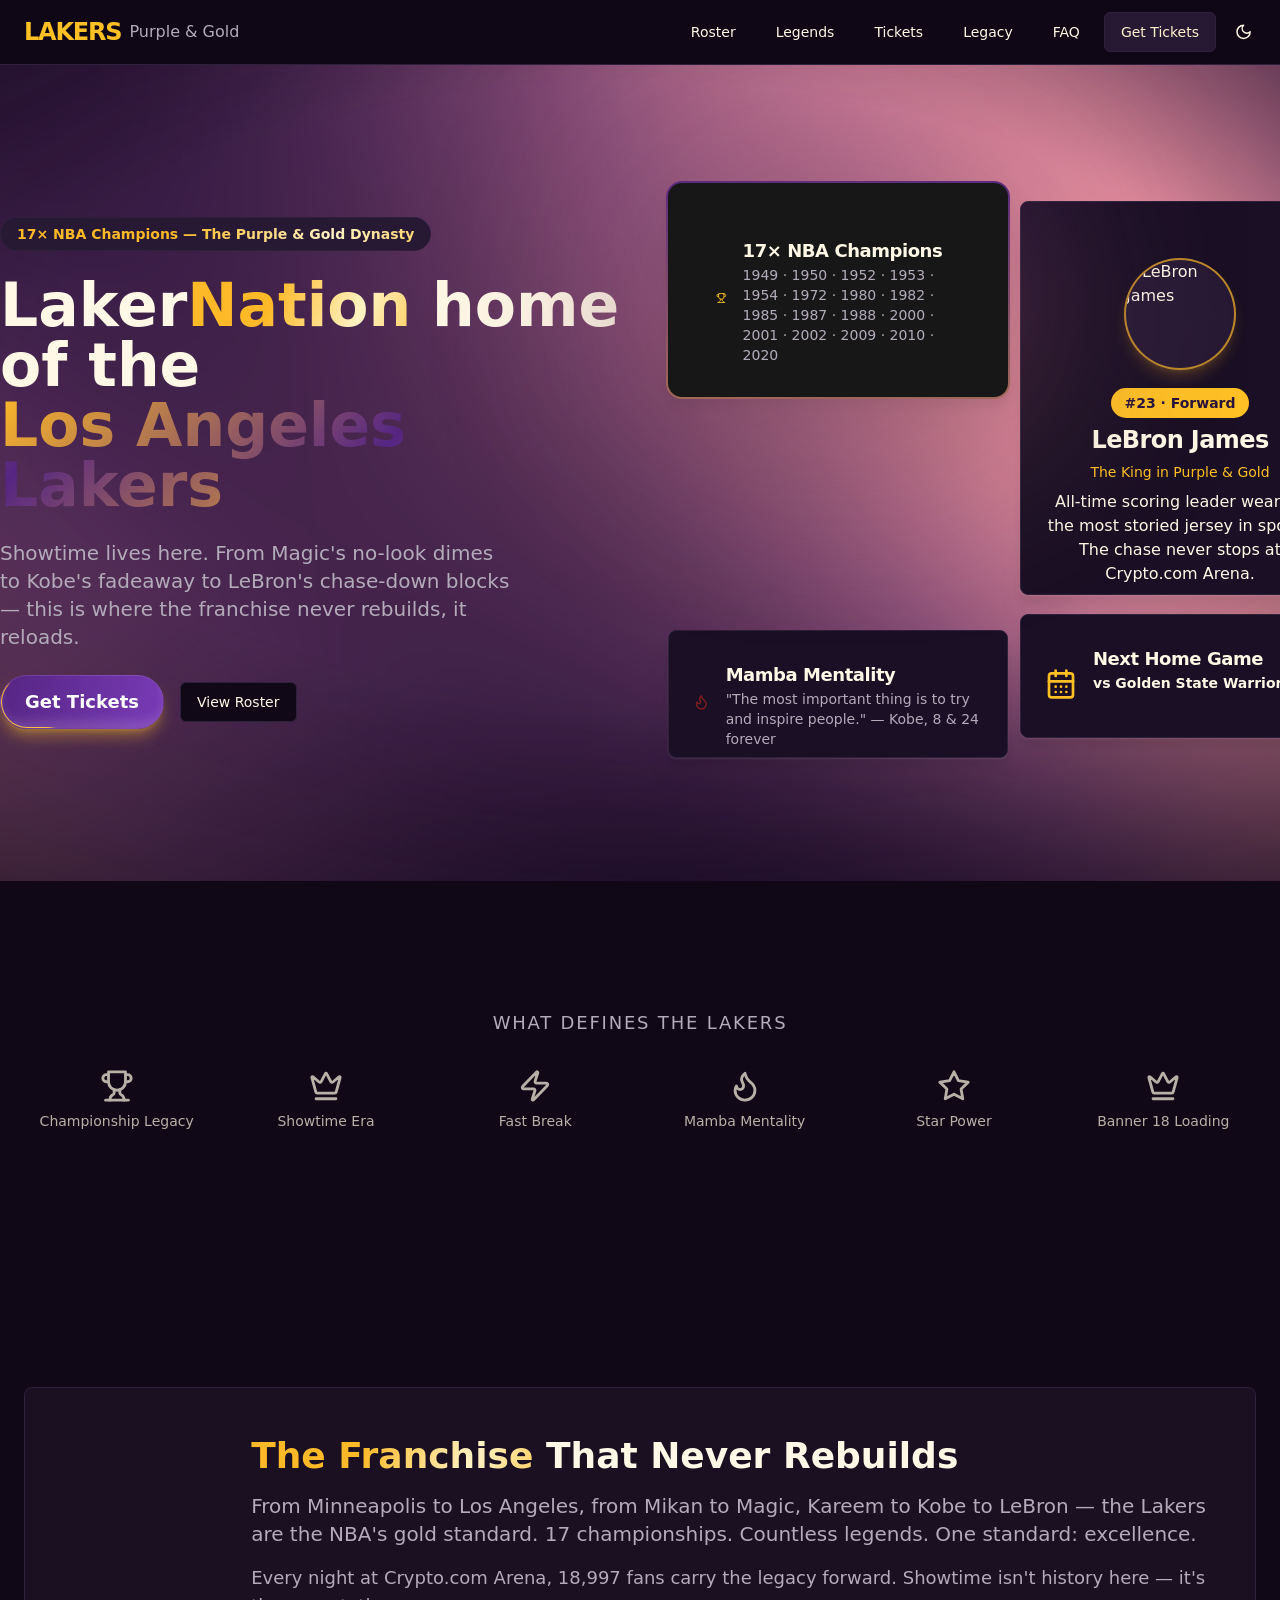
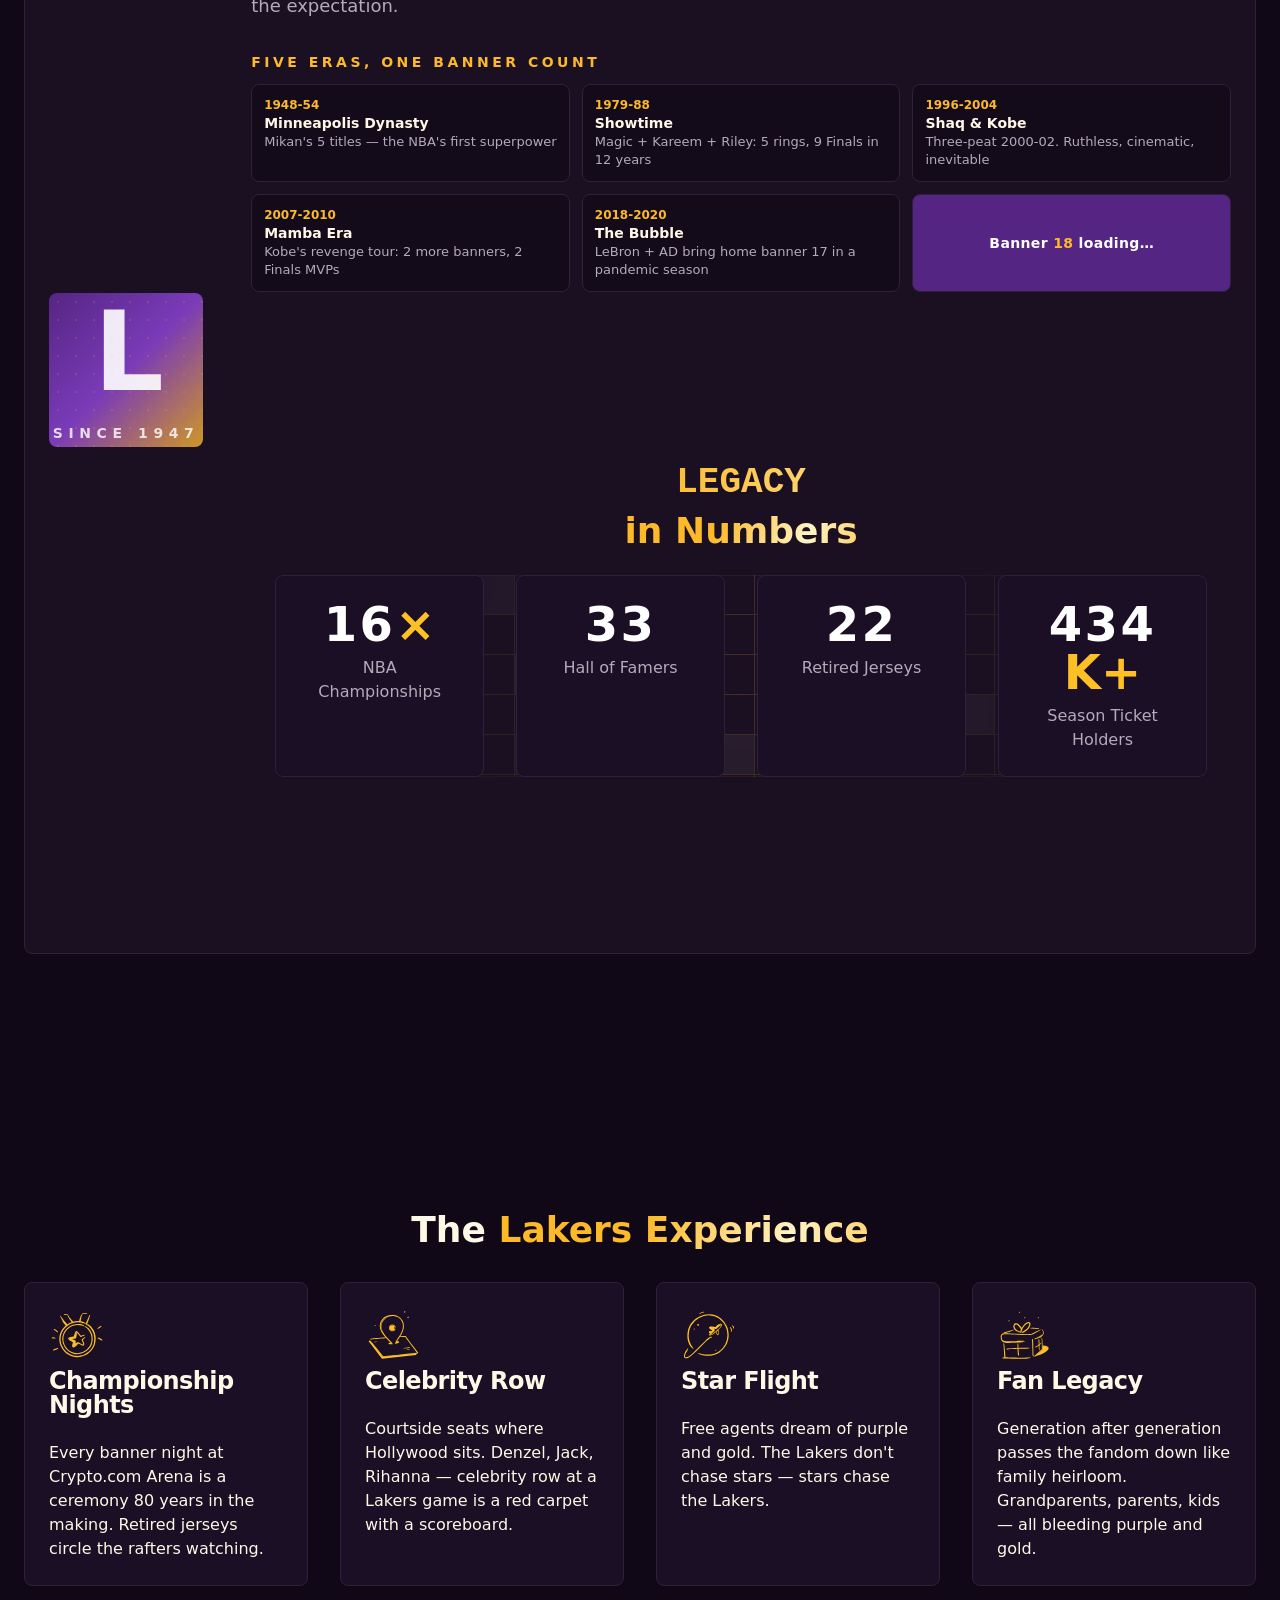
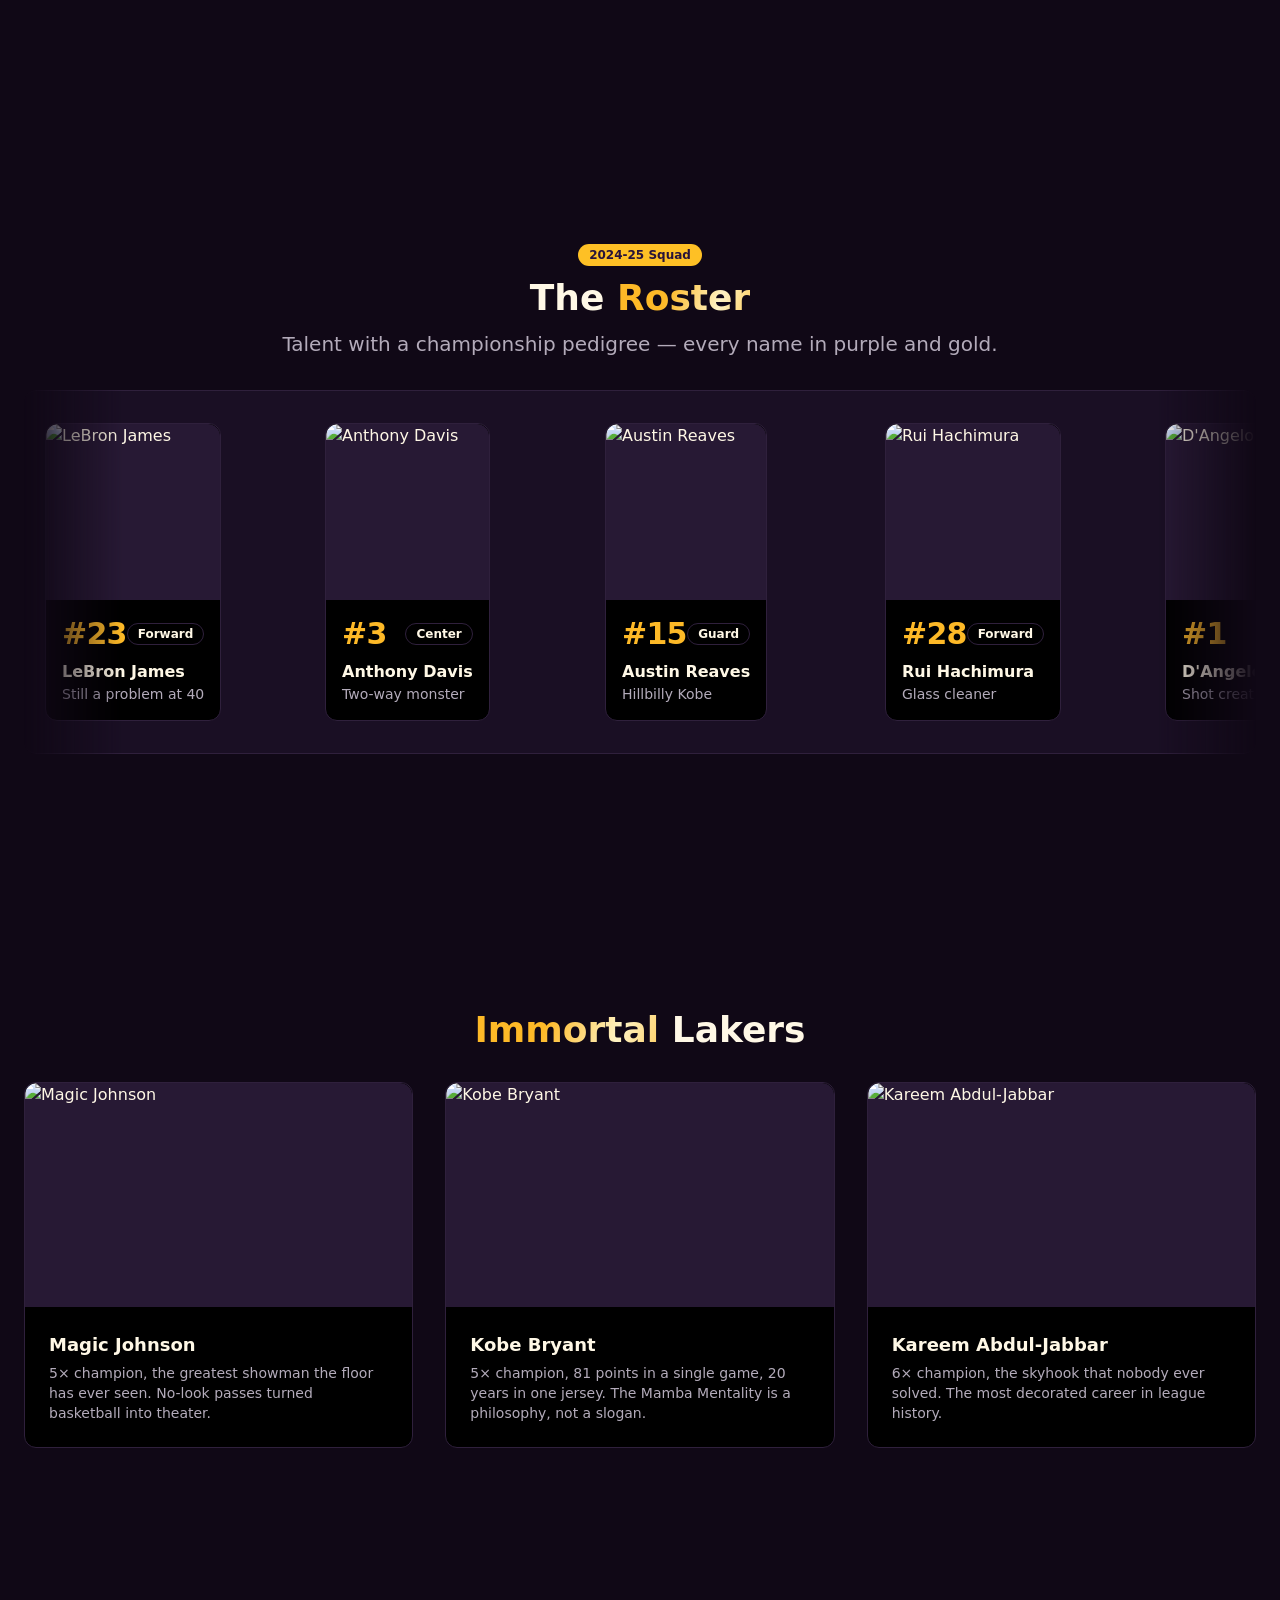
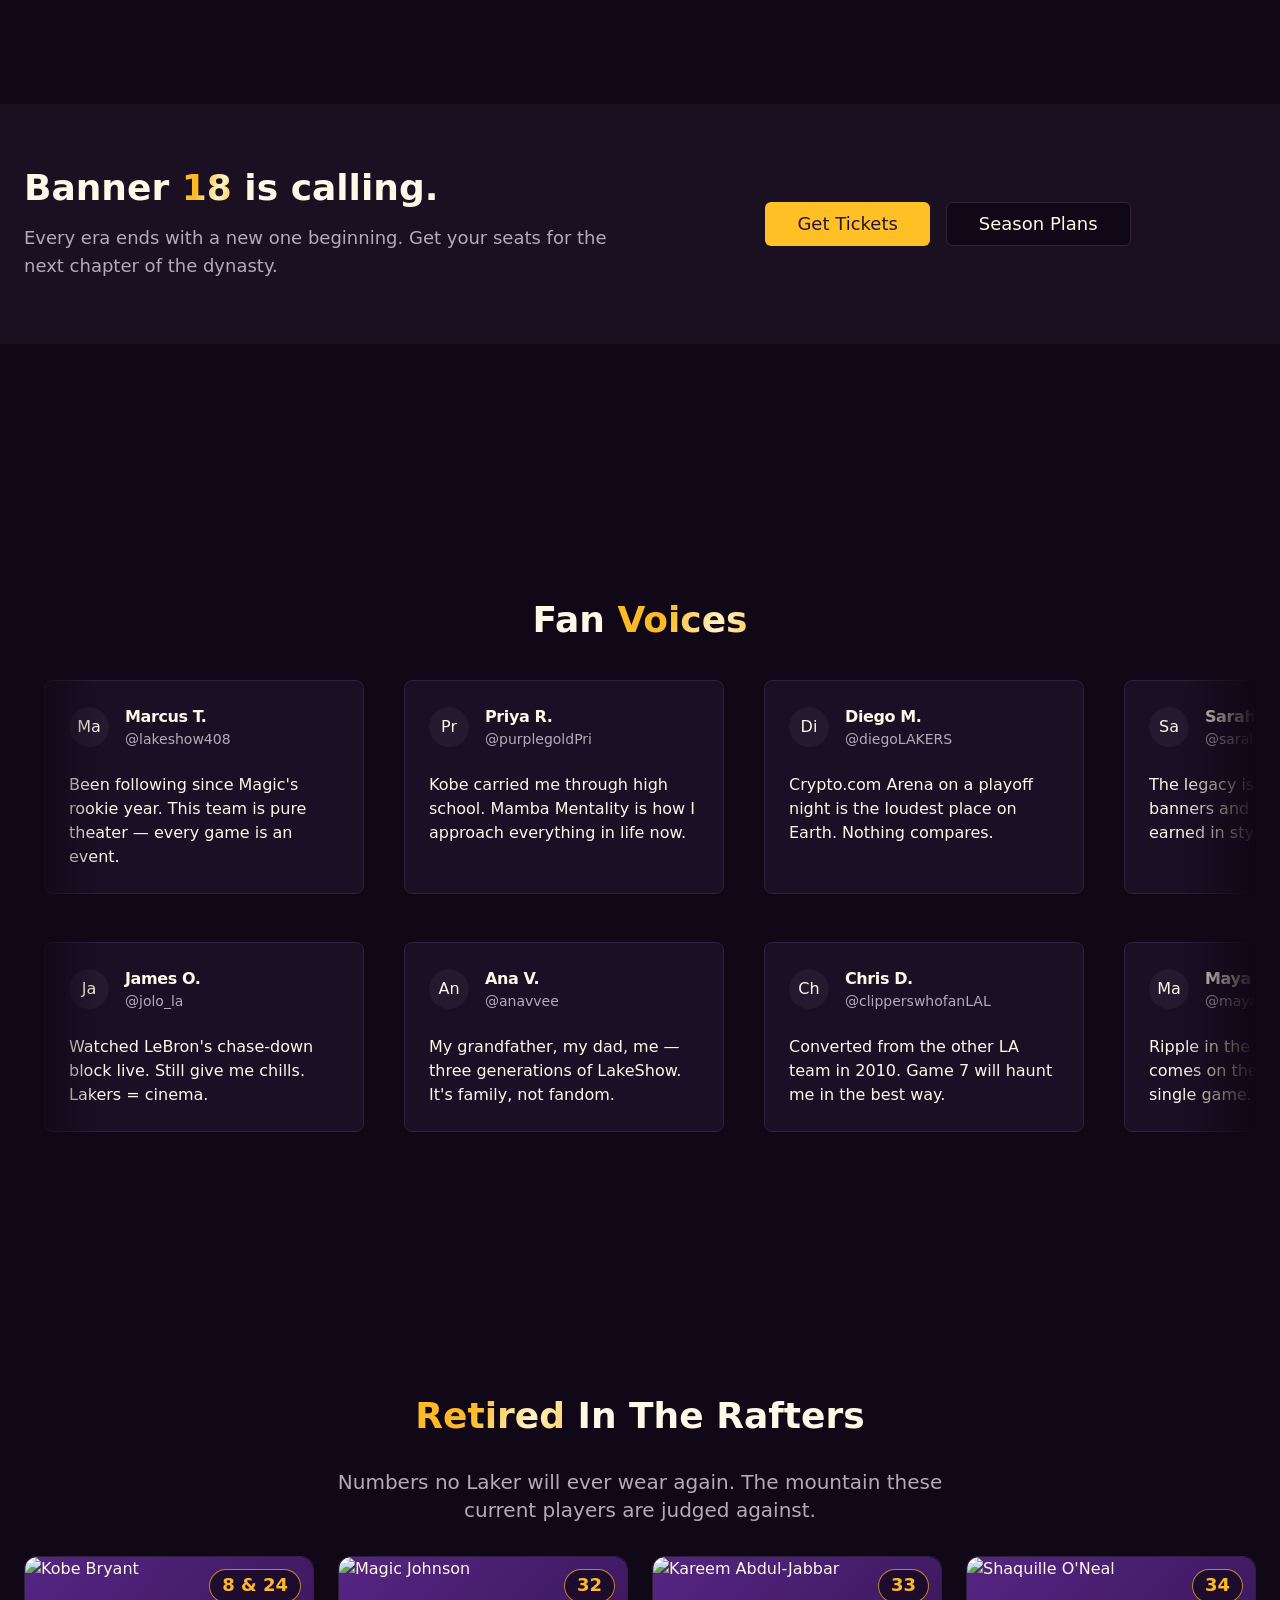
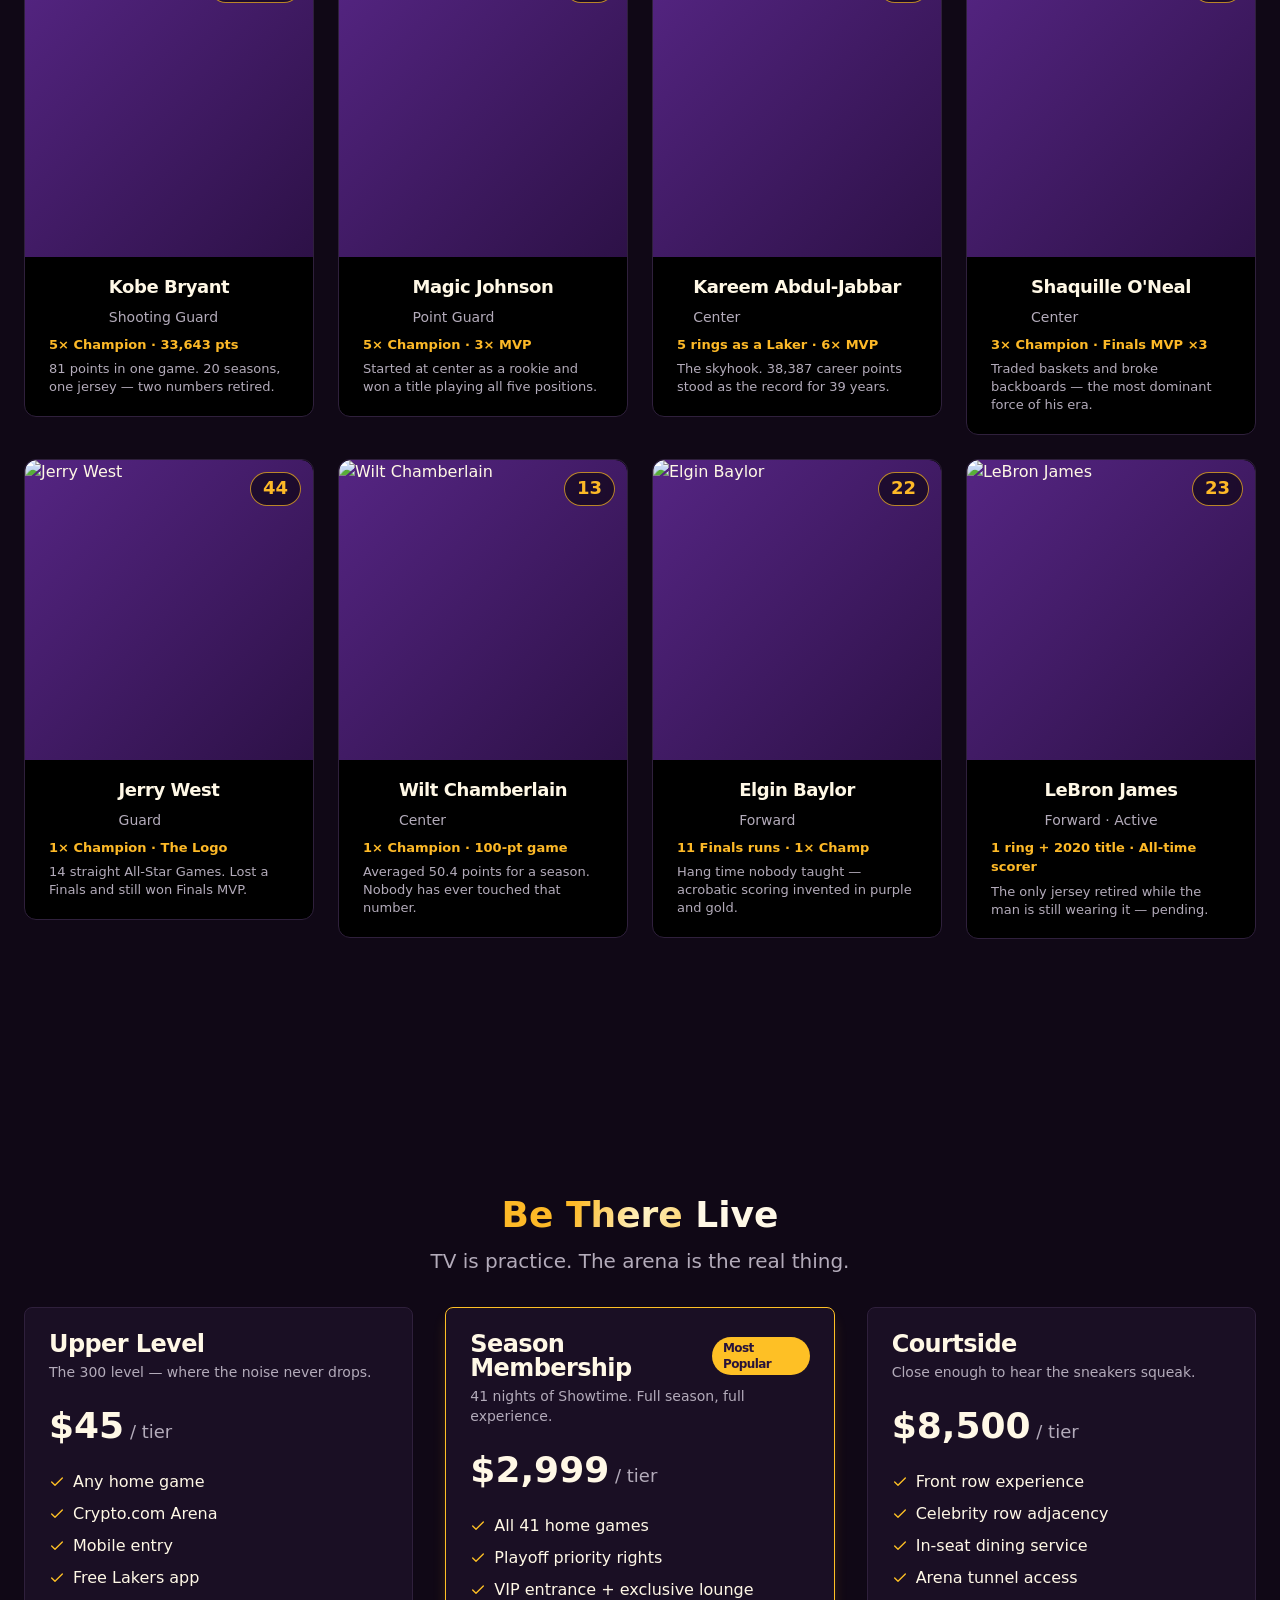
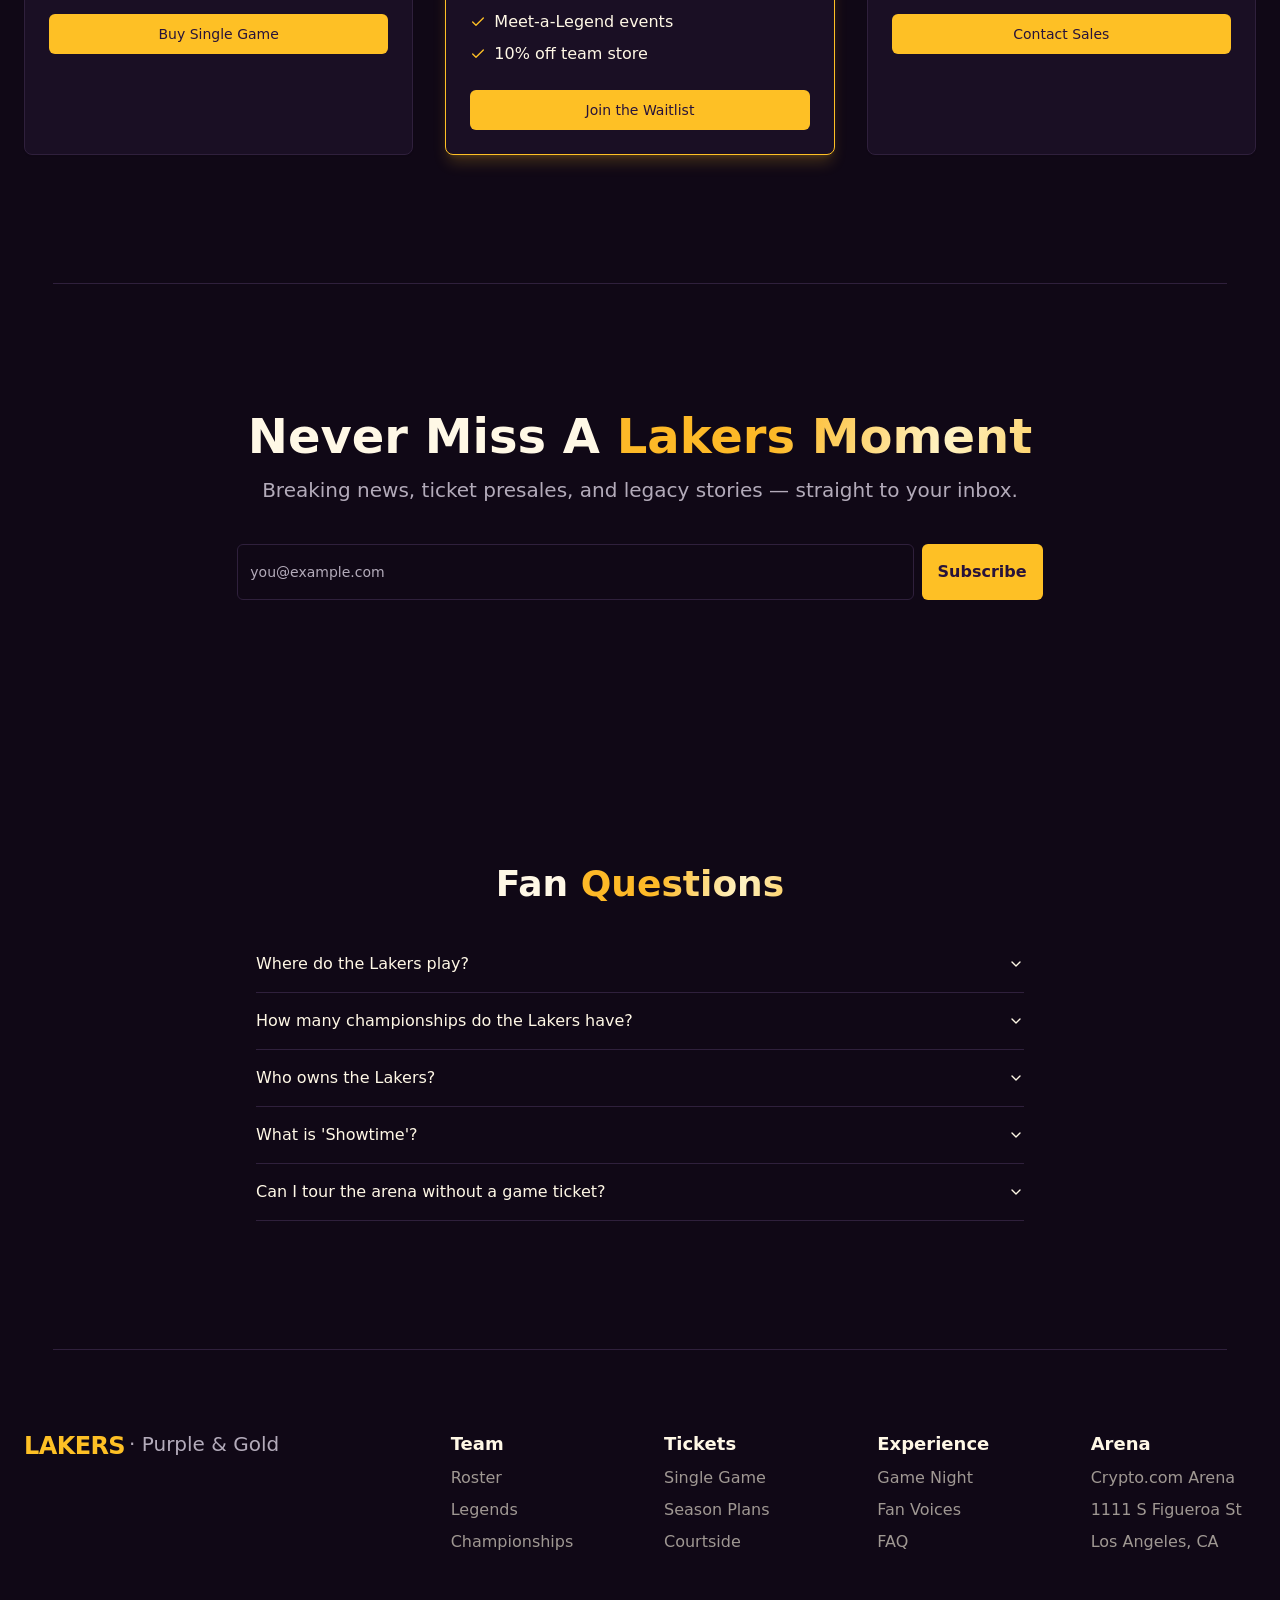
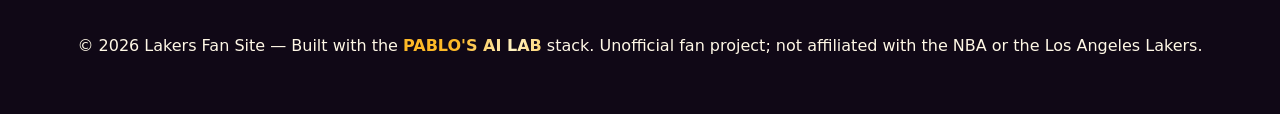
==== commit 31ee39c1: "fix: rafters photo box collapse (aspect-ratio + absolute children in size-fit grid)" ====
--- a/index.html
+++ b/index.html
@@ -16,8 +16,8 @@
     <meta name="twitter:card" content="summary_large_image" />
     <meta name="twitter:title" content="Lakers — Purple &amp; Gold" />
     <meta name="twitter:description" content="Roster, legends, championships and tickets. Showtime lives here." />
-    <script type="module" crossorigin src="./assets/index-B1Ye7Ktg.js"></script>
-    <link rel="stylesheet" crossorigin href="./assets/index-D8p67qp4.css">
+    <script type="module" crossorigin src="./assets/index-CjIG1H0V.js"></script>
+    <link rel="stylesheet" crossorigin href="./assets/index-CwFZsGsw.css">
   </head>
   <body>
     <div id="root"></div>
--- a/assets/index-CwFZsGsw.css
+++ b/assets/index-CwFZsGsw.css
@@ -0,0 +1 @@
+html,body{overflow-x:hidden;max-width:100%}*,:before,:after{box-sizing:border-box;border-width:0;border-style:solid;border-color:#e5e7eb}:before,:after{--tw-content: ""}html,:host{line-height:1.5;-webkit-text-size-adjust:100%;-moz-tab-size:4;-o-tab-size:4;tab-size:4;font-family:ui-sans-serif,system-ui,sans-serif,"Apple Color Emoji","Segoe UI Emoji",Segoe UI Symbol,"Noto Color Emoji";font-feature-settings:normal;font-variation-settings:normal;-webkit-tap-highlight-color:transparent}body{margin:0;line-height:inherit}hr{height:0;color:inherit;border-top-width:1px}abbr:where([title]){-webkit-text-decoration:underline dotted;text-decoration:underline dotted}h1,h2,h3,h4,h5,h6{font-size:inherit;font-weight:inherit}a{color:inherit;text-decoration:inherit}b,strong{font-weight:bolder}code,kbd,samp,pre{font-family:ui-monospace,SFMono-Regular,Menlo,Monaco,Consolas,Liberation Mono,Courier New,monospace;font-feature-settings:normal;font-variation-settings:normal;font-size:1em}small{font-size:80%}sub,sup{font-size:75%;line-height:0;position:relative;vertical-align:baseline}sub{bottom:-.25em}sup{top:-.5em}table{text-indent:0;border-color:inherit;border-collapse:collapse}button,input,optgroup,select,textarea{font-family:inherit;font-feature-settings:inherit;font-variation-settings:inherit;font-size:100%;font-weight:inherit;line-height:inherit;letter-spacing:inherit;color:inherit;margin:0;padding:0}button,select{text-transform:none}button,input:where([type=button]),input:where([type=reset]),input:where([type=submit]){-webkit-appearance:button;background-color:transparent;background-image:none}:-moz-focusring{outline:auto}:-moz-ui-invalid{box-shadow:none}progress{vertical-align:baseline}::-webkit-inner-spin-button,::-webkit-outer-spin-button{height:auto}[type=search]{-webkit-appearance:textfield;outline-offset:-2px}::-webkit-search-decoration{-webkit-appearance:none}::-webkit-file-upload-button{-webkit-appearance:button;font:inherit}summary{display:list-item}blockquote,dl,dd,h1,h2,h3,h4,h5,h6,hr,figure,p,pre{margin:0}fieldset{margin:0;padding:0}legend{padding:0}ol,ul,menu{list-style:none;margin:0;padding:0}dialog{padding:0}textarea{resize:vertical}input::-moz-placeholder,textarea::-moz-placeholder{opacity:1;color:#9ca3af}input::placeholder,textarea::placeholder{opacity:1;color:#9ca3af}button,[role=button]{cursor:pointer}:disabled{cursor:default}img,svg,video,canvas,audio,iframe,embed,object{display:block;vertical-align:middle}img,video{max-width:100%;height:auto}[hidden]{display:none}:root{--background: 0 0% 100%;--foreground: 272 51% 12%;--card: 0 0% 100%;--card-foreground: 272 51% 12%;--popover: 0 0% 100%;--popover-foreground: 272 51% 12%;--primary: 272 51% 42%;--primary-foreground: 43 99% 57%;--secondary: 43 99% 95%;--secondary-foreground: 272 51% 30%;--muted: 272 20% 96%;--muted-foreground: 272 12% 40%;--accent: 43 99% 90%;--accent-foreground: 272 51% 30%;--destructive: 0 84.2% 60.2%;--destructive-foreground: 0 0% 98%;--border: 272 15% 90%;--input: 272 15% 90%;--ring: 272 51% 42%;--radius: .5rem}.dark{--background: 272 45% 6%;--foreground: 43 99% 95%;--card: 272 40% 10%;--card-foreground: 43 99% 95%;--popover: 272 45% 6%;--popover-foreground: 43 99% 95%;--primary: 43 99% 57%;--primary-foreground: 272 51% 15%;--secondary: 272 35% 15%;--secondary-foreground: 43 99% 90%;--muted: 272 30% 14%;--muted-foreground: 272 10% 70%;--accent: 272 35% 18%;--accent-foreground: 43 99% 90%;--destructive: 0 62.8% 30.6%;--destructive-foreground: 0 85.7% 97.3%;--border: 272 30% 18%;--input: 272 30% 18%;--ring: 43 99% 57%}*{border-color:hsl(var(--border))}body{background-color:hsl(var(--background));color:hsl(var(--foreground))}*,:before,:after{--tw-border-spacing-x: 0;--tw-border-spacing-y: 0;--tw-translate-x: 0;--tw-translate-y: 0;--tw-rotate: 0;--tw-skew-x: 0;--tw-skew-y: 0;--tw-scale-x: 1;--tw-scale-y: 1;--tw-pan-x: ;--tw-pan-y: ;--tw-pinch-zoom: ;--tw-scroll-snap-strictness: proximity;--tw-gradient-from-position: ;--tw-gradient-via-position: ;--tw-gradient-to-position: ;--tw-ordinal: ;--tw-slashed-zero: ;--tw-numeric-figure: ;--tw-numeric-spacing: ;--tw-numeric-fraction: ;--tw-ring-inset: ;--tw-ring-offset-width: 0px;--tw-ring-offset-color: #fff;--tw-ring-color: rgb(59 130 246 / .5);--tw-ring-offset-shadow: 0 0 #0000;--tw-ring-shadow: 0 0 #0000;--tw-shadow: 0 0 #0000;--tw-shadow-colored: 0 0 #0000;--tw-blur: ;--tw-brightness: ;--tw-contrast: ;--tw-grayscale: ;--tw-hue-rotate: ;--tw-invert: ;--tw-saturate: ;--tw-sepia: ;--tw-drop-shadow: ;--tw-backdrop-blur: ;--tw-backdrop-brightness: ;--tw-backdrop-contrast: ;--tw-backdrop-grayscale: ;--tw-backdrop-hue-rotate: ;--tw-backdrop-invert: ;--tw-backdrop-opacity: ;--tw-backdrop-saturate: ;--tw-backdrop-sepia: ;--tw-contain-size: ;--tw-contain-layout: ;--tw-contain-paint: ;--tw-contain-style: }::backdrop{--tw-border-spacing-x: 0;--tw-border-spacing-y: 0;--tw-translate-x: 0;--tw-translate-y: 0;--tw-rotate: 0;--tw-skew-x: 0;--tw-skew-y: 0;--tw-scale-x: 1;--tw-scale-y: 1;--tw-pan-x: ;--tw-pan-y: ;--tw-pinch-zoom: ;--tw-scroll-snap-strictness: proximity;--tw-gradient-from-position: ;--tw-gradient-via-position: ;--tw-gradient-to-position: ;--tw-ordinal: ;--tw-slashed-zero: ;--tw-numeric-figure: ;--tw-numeric-spacing: ;--tw-numeric-fraction: ;--tw-ring-inset: ;--tw-ring-offset-width: 0px;--tw-ring-offset-color: #fff;--tw-ring-color: rgb(59 130 246 / .5);--tw-ring-offset-shadow: 0 0 #0000;--tw-ring-shadow: 0 0 #0000;--tw-shadow: 0 0 #0000;--tw-shadow-colored: 0 0 #0000;--tw-blur: ;--tw-brightness: ;--tw-contrast: ;--tw-grayscale: ;--tw-hue-rotate: ;--tw-invert: ;--tw-saturate: ;--tw-sepia: ;--tw-drop-shadow: ;--tw-backdrop-blur: ;--tw-backdrop-brightness: ;--tw-backdrop-contrast: ;--tw-backdrop-grayscale: ;--tw-backdrop-hue-rotate: ;--tw-backdrop-invert: ;--tw-backdrop-opacity: ;--tw-backdrop-saturate: ;--tw-backdrop-sepia: ;--tw-contain-size: ;--tw-contain-layout: ;--tw-contain-paint: ;--tw-contain-style: }.container{width:100%;margin-right:auto;margin-left:auto;padding-right:1.5rem;padding-left:1.5rem}@media (min-width: 1400px){.container{max-width:1400px}}.sr-only{position:absolute;width:1px;height:1px;padding:0;margin:-1px;overflow:hidden;clip:rect(0,0,0,0);white-space:nowrap;border-width:0}.pointer-events-none{pointer-events:none}.pointer-events-auto{pointer-events:auto}.visible{visibility:visible}.static{position:static}.fixed{position:fixed}.absolute{position:absolute}.relative{position:relative}.sticky{position:sticky}.-inset-full{top:-100%;right:-100%;bottom:-100%;left:-100%}.inset-0{top:0;right:0;bottom:0;left:0}.inset-\[var\(--cut\)\]{inset:var(--cut)}.inset-x-0{left:0;right:0}.inset-y-0{top:0;bottom:0}.-bottom-\[5px\]{bottom:-5px}.-top-\[10px\]{top:-10px}.bottom-0{bottom:0}.bottom-4{bottom:1rem}.bottom-\[15px\]{bottom:15px}.left-0{left:0}.left-2{left:.5rem}.right-0{right:0}.right-3{right:.75rem}.right-4{right:1rem}.right-\[20px\]{right:20px}.right-\[40px\]{right:40px}.top-0{top:0}.top-2{top:.5rem}.top-3{top:.75rem}.top-4{top:1rem}.top-\[1px\]{top:1px}.top-\[60\%\]{top:60%}.top-full{top:100%}.-z-10{z-index:-10}.-z-20{z-index:-20}.-z-30{z-index:-30}.z-0{z-index:0}.z-10{z-index:10}.z-40{z-index:40}.z-50{z-index:50}.z-\[1\]{z-index:1}.col-span-3{grid-column:span 3 / span 3}.col-span-full{grid-column:1 / -1}.m-0{margin:0}.-mx-1{margin-left:-.25rem;margin-right:-.25rem}.mx-3{margin-left:.75rem;margin-right:.75rem}.mx-auto{margin-left:auto;margin-right:auto}.my-1{margin-top:.25rem;margin-bottom:.25rem}.my-24{margin-top:6rem;margin-bottom:6rem}.mb-3{margin-bottom:.75rem}.mb-8{margin-bottom:2rem}.ml-1{margin-left:.25rem}.ml-2{margin-left:.5rem}.ml-auto{margin-left:auto}.mr-2{margin-right:.5rem}.ms-2{margin-inline-start:.5rem}.mt-1{margin-top:.25rem}.mt-1\.5{margin-top:.375rem}.mt-2{margin-top:.5rem}.mt-3{margin-top:.75rem}.mt-4{margin-top:1rem}.mt-6{margin-top:1.5rem}.mt-8{margin-top:2rem}.block{display:block}.inline-block{display:inline-block}.inline{display:inline}.flex{display:flex}.inline-flex{display:inline-flex}.grid{display:grid}.hidden{display:none}.aspect-\[1\]{aspect-ratio:1}.aspect-square{aspect-ratio:1 / 1}.size-fit{width:-moz-fit-content;width:fit-content;height:-moz-fit-content;height:fit-content}.h-1{height:.25rem}.h-1\.5{height:.375rem}.h-10{height:2.5rem}.h-11{height:2.75rem}.h-12{height:3rem}.h-14{height:3.5rem}.h-16{height:4rem}.h-2{height:.5rem}.h-28{height:7rem}.h-3{height:.75rem}.h-3\.5{height:.875rem}.h-4{height:1rem}.h-44{height:11rem}.h-56{height:14rem}.h-6{height:1.5rem}.h-9{height:2.25rem}.h-\[1\.1rem\]{height:1.1rem}.h-\[100cqh\]{height:100cqh}.h-\[300px\]{height:300px}.h-\[560px\]{height:560px}.h-\[58px\]{height:58px}.h-\[var\(--radix-navigation-menu-viewport-height\)\]{height:var(--radix-navigation-menu-viewport-height)}.h-fit{height:-moz-fit-content;height:fit-content}.h-full{height:100%}.h-px{height:1px}.min-h-\[inherit\]{min-height:inherit}.w-10{width:2.5rem}.w-11\/12{width:91.666667%}.w-12{width:3rem}.w-14{width:3.5rem}.w-2{width:.5rem}.w-28{width:7rem}.w-3{width:.75rem}.w-3\.5{width:.875rem}.w-3\/4{width:75%}.w-4{width:1rem}.w-6{width:1.5rem}.w-60{width:15rem}.w-80{width:20rem}.w-\[1\.2rem\]{width:1.2rem}.w-\[180px\]{width:180px}.w-\[300px\]{width:300px}.w-\[320px\]{width:320px}.w-\[340px\]{width:340px}.w-\[700px\]{width:700px}.w-auto{width:auto}.w-fit{width:-moz-fit-content;width:fit-content}.w-full{width:100%}.w-max{width:-moz-max-content;width:max-content}.w-screen{width:100vw}.min-w-\[8rem\]{min-width:8rem}.max-w-2xl{max-width:42rem}.max-w-3xl{max-width:48rem}.max-w-lg{max-width:32rem}.max-w-max{max-width:-moz-max-content;max-width:max-content}.flex-1{flex:1 1 0%}.shrink-0{flex-shrink:0}.origin-left{transform-origin:left}.translate-y-0{--tw-translate-y: 0px;transform:translate(var(--tw-translate-x),var(--tw-translate-y)) rotate(var(--tw-rotate)) skew(var(--tw-skew-x)) skewY(var(--tw-skew-y)) scaleX(var(--tw-scale-x)) scaleY(var(--tw-scale-y))}.translate-y-10{--tw-translate-y: 2.5rem;transform:translate(var(--tw-translate-x),var(--tw-translate-y)) rotate(var(--tw-rotate)) skew(var(--tw-skew-x)) skewY(var(--tw-skew-y)) scaleX(var(--tw-scale-x)) scaleY(var(--tw-scale-y))}.rotate-0{--tw-rotate: 0deg;transform:translate(var(--tw-translate-x),var(--tw-translate-y)) rotate(var(--tw-rotate)) skew(var(--tw-skew-x)) skewY(var(--tw-skew-y)) scaleX(var(--tw-scale-x)) scaleY(var(--tw-scale-y))}.rotate-45{--tw-rotate: 45deg;transform:translate(var(--tw-translate-x),var(--tw-translate-y)) rotate(var(--tw-rotate)) skew(var(--tw-skew-x)) skewY(var(--tw-skew-y)) scaleX(var(--tw-scale-x)) scaleY(var(--tw-scale-y))}.rotate-90{--tw-rotate: 90deg;transform:translate(var(--tw-translate-x),var(--tw-translate-y)) rotate(var(--tw-rotate)) skew(var(--tw-skew-x)) skewY(var(--tw-skew-y)) scaleX(var(--tw-scale-x)) scaleY(var(--tw-scale-y))}.scale-0{--tw-scale-x: 0;--tw-scale-y: 0;transform:translate(var(--tw-translate-x),var(--tw-translate-y)) rotate(var(--tw-rotate)) skew(var(--tw-skew-x)) skewY(var(--tw-skew-y)) scaleX(var(--tw-scale-x)) scaleY(var(--tw-scale-y))}.scale-100{--tw-scale-x: 1;--tw-scale-y: 1;transform:translate(var(--tw-translate-x),var(--tw-translate-y)) rotate(var(--tw-rotate)) skew(var(--tw-skew-x)) skewY(var(--tw-skew-y)) scaleX(var(--tw-scale-x)) scaleY(var(--tw-scale-y))}.transform-gpu{transform:translate3d(var(--tw-translate-x),var(--tw-translate-y),0) rotate(var(--tw-rotate)) skew(var(--tw-skew-x)) skewY(var(--tw-skew-y)) scaleX(var(--tw-scale-x)) scaleY(var(--tw-scale-y))}@keyframes marquee{0%{transform:translate(0)}to{transform:translate(calc(-100% - var(--gap)))}}.animate-marquee{animation:marquee var(--duration) linear infinite}@keyframes marquee-vertical{0%{transform:translateY(0)}to{transform:translateY(calc(-100% - var(--gap)))}}.animate-marquee-vertical{animation:marquee-vertical var(--duration) linear infinite}.cursor-default{cursor:default}.cursor-pointer{cursor:pointer}.select-none{-webkit-user-select:none;-moz-user-select:none;user-select:none}.resize{resize:both}.list-none{list-style-type:none}.auto-rows-\[22rem\]{grid-auto-rows:22rem}.grid-cols-2{grid-template-columns:repeat(2,minmax(0,1fr))}.grid-cols-3{grid-template-columns:repeat(3,minmax(0,1fr))}.flex-row{flex-direction:row}.flex-col{flex-direction:column}.flex-col-reverse{flex-direction:column-reverse}.flex-wrap{flex-wrap:wrap}.place-items-center{place-items:center}.items-start{align-items:flex-start}.items-end{align-items:flex-end}.items-center{align-items:center}.justify-center{justify-content:center}.justify-between{justify-content:space-between}.justify-around{justify-content:space-around}.gap-1{gap:.25rem}.gap-10{gap:2.5rem}.gap-2{gap:.5rem}.gap-3{gap:.75rem}.gap-4{gap:1rem}.gap-6{gap:1.5rem}.gap-8{gap:2rem}.gap-\[var\(--gap\)\]{gap:var(--gap)}.gap-x-12{-moz-column-gap:3rem;column-gap:3rem}.gap-y-8{row-gap:2rem}.space-x-1>:not([hidden])~:not([hidden]){--tw-space-x-reverse: 0;margin-right:calc(.25rem * var(--tw-space-x-reverse));margin-left:calc(.25rem * calc(1 - var(--tw-space-x-reverse)))}.space-y-1>:not([hidden])~:not([hidden]){--tw-space-y-reverse: 0;margin-top:calc(.25rem * calc(1 - var(--tw-space-y-reverse)));margin-bottom:calc(.25rem * var(--tw-space-y-reverse))}.space-y-1\.5>:not([hidden])~:not([hidden]){--tw-space-y-reverse: 0;margin-top:calc(.375rem * calc(1 - var(--tw-space-y-reverse)));margin-bottom:calc(.375rem * var(--tw-space-y-reverse))}.space-y-2>:not([hidden])~:not([hidden]){--tw-space-y-reverse: 0;margin-top:calc(.5rem * calc(1 - var(--tw-space-y-reverse)));margin-bottom:calc(.5rem * var(--tw-space-y-reverse))}.space-y-3>:not([hidden])~:not([hidden]){--tw-space-y-reverse: 0;margin-top:calc(.75rem * calc(1 - var(--tw-space-y-reverse)));margin-bottom:calc(.75rem * var(--tw-space-y-reverse))}.space-y-4>:not([hidden])~:not([hidden]){--tw-space-y-reverse: 0;margin-top:calc(1rem * calc(1 - var(--tw-space-y-reverse)));margin-bottom:calc(1rem * var(--tw-space-y-reverse))}.space-y-6>:not([hidden])~:not([hidden]){--tw-space-y-reverse: 0;margin-top:calc(1.5rem * calc(1 - var(--tw-space-y-reverse)));margin-bottom:calc(1.5rem * var(--tw-space-y-reverse))}.space-y-8>:not([hidden])~:not([hidden]){--tw-space-y-reverse: 0;margin-top:calc(2rem * calc(1 - var(--tw-space-y-reverse)));margin-bottom:calc(2rem * var(--tw-space-y-reverse))}.self-center{align-self:center}.overflow-hidden{overflow:hidden}.overflow-visible{overflow:visible}.whitespace-nowrap{white-space:nowrap}.break-words{overflow-wrap:break-word}.rounded-2xl{border-radius:1rem}.rounded-\[inherit\]{border-radius:inherit}.rounded-\[var\(--border-radius\)\]{border-radius:var(--border-radius)}.rounded-\[var\(--card-content-radius\)\]{border-radius:var(--card-content-radius)}.rounded-full{border-radius:9999px}.rounded-lg{border-radius:var(--radius)}.rounded-md{border-radius:calc(var(--radius) - 2px)}.rounded-none{border-radius:0}.rounded-sm{border-radius:calc(var(--radius) - 4px)}.rounded-xl{border-radius:.75rem}.rounded-t-xl{border-top-left-radius:.75rem;border-top-right-radius:.75rem}.rounded-tl-sm{border-top-left-radius:calc(var(--radius) - 4px)}.border{border-width:1px}.border-2{border-width:2px}.border-b,.border-b-\[1px\]{border-bottom-width:1px}.border-l{border-left-width:1px}.border-r{border-right-width:1px}.border-t{border-top-width:1px}.border-\[\#FDB927\]\/70{border-color:#fdb927b3}.border-input{border-color:hsl(var(--input))}.border-primary{border-color:hsl(var(--primary))}.border-transparent{border-color:transparent}.border-white\/10{border-color:#ffffff1a}.bg-\[\#552583\]{--tw-bg-opacity: 1;background-color:rgb(85 37 131 / var(--tw-bg-opacity))}.bg-background{background-color:hsl(var(--background))}.bg-background\/60{background-color:hsl(var(--background) / .6)}.bg-background\/80{background-color:hsl(var(--background) / .8)}.bg-black\/55{background-color:#0000008c}.bg-border{background-color:hsl(var(--border))}.bg-card{background-color:hsl(var(--card))}.bg-destructive{background-color:hsl(var(--destructive))}.bg-gray-100{--tw-bg-opacity: 1;background-color:rgb(243 244 246 / var(--tw-bg-opacity))}.bg-muted{background-color:hsl(var(--muted))}.bg-muted\/50{background-color:hsl(var(--muted) / .5)}.bg-popover{background-color:hsl(var(--popover))}.bg-primary{background-color:hsl(var(--primary))}.bg-secondary{background-color:hsl(var(--secondary))}.bg-transparent{background-color:transparent}.bg-\[radial-gradient\(circle_at_center\,\#FDB927_1\.5px\,transparent_1\.5px\)\]{background-image:radial-gradient(circle at center,#FDB927 1.5px,transparent 1.5px)}.bg-gradient-to-br{background-image:linear-gradient(to bottom right,var(--tw-gradient-stops))}.from-\[\#552583\]{--tw-gradient-from: #552583 var(--tw-gradient-from-position);--tw-gradient-to: rgb(85 37 131 / 0) var(--tw-gradient-to-position);--tw-gradient-stops: var(--tw-gradient-from), var(--tw-gradient-to)}.via-\[\#7a3bb8\]{--tw-gradient-to: rgb(122 59 184 / 0) var(--tw-gradient-to-position);--tw-gradient-stops: var(--tw-gradient-from), #7a3bb8 var(--tw-gradient-via-position), var(--tw-gradient-to)}.to-\[\#2d1147\]{--tw-gradient-to: #2d1147 var(--tw-gradient-to-position)}.to-\[\#FDB927\]\/80{--tw-gradient-to: rgb(253 185 39 / .8) var(--tw-gradient-to-position)}.to-transparent{--tw-gradient-to: transparent var(--tw-gradient-to-position)}.bg-\[length\:200\%_auto\]{background-size:200% auto}.bg-clip-text{-webkit-background-clip:text;background-clip:text}.fill-\[\#552583\]\/40{fill:#55258366}.fill-current{fill:currentColor}.fill-gray-400\/30{fill:#9ca3af4d}.fill-primary{fill:hsl(var(--primary))}.stroke-\[\#FDB927\]\/20{stroke:#fdb92733}.stroke-gray-400\/30{stroke:#9ca3af4d}.object-cover{-o-object-fit:cover;object-fit:cover}.object-top{-o-object-position:top;object-position:top}.p-0{padding:0}.p-1{padding:.25rem}.p-2{padding:.5rem}.p-3{padding:.75rem}.p-4{padding:1rem}.p-6{padding:1.5rem}.px-2{padding-left:.5rem;padding-right:.5rem}.px-2\.5{padding-left:.625rem;padding-right:.625rem}.px-3{padding-left:.75rem;padding-right:.75rem}.px-4{padding-left:1rem;padding-right:1rem}.px-6{padding-left:1.5rem;padding-right:1.5rem}.px-8{padding-left:2rem;padding-right:2rem}.py-0{padding-top:0;padding-bottom:0}.py-0\.5{padding-top:.125rem;padding-bottom:.125rem}.py-1{padding-top:.25rem;padding-bottom:.25rem}.py-1\.5{padding-top:.375rem;padding-bottom:.375rem}.py-12{padding-top:3rem;padding-bottom:3rem}.py-16{padding-top:4rem;padding-bottom:4rem}.py-2{padding-top:.5rem;padding-bottom:.5rem}.py-20{padding-top:5rem;padding-bottom:5rem}.py-24{padding-top:6rem;padding-bottom:6rem}.py-3{padding-top:.75rem;padding-bottom:.75rem}.py-4{padding-top:1rem;padding-bottom:1rem}.py-6{padding-top:1.5rem;padding-bottom:1.5rem}.pb-14{padding-bottom:3.5rem}.pb-2{padding-bottom:.5rem}.pb-4{padding-bottom:1rem}.pb-5{padding-bottom:1.25rem}.pb-6{padding-bottom:1.5rem}.pb-8{padding-bottom:2rem}.pl-8{padding-left:2rem}.pr-2{padding-right:.5rem}.pt-0{padding-top:0}.pt-4{padding-top:1rem}.text-center{text-align:center}.font-mono{font-family:ui-monospace,SFMono-Regular,Menlo,Monaco,Consolas,Liberation Mono,Courier New,monospace}.text-2xl{font-size:1.5rem;line-height:2rem}.text-3xl{font-size:1.875rem;line-height:2.25rem}.text-4xl{font-size:2.25rem;line-height:2.5rem}.text-5xl{font-size:3rem;line-height:1}.text-\[110px\]{font-size:110px}.text-\[13px\]{font-size:13px}.text-\[16px\]{font-size:16px}.text-\[17px\]{font-size:17px}.text-base{font-size:1rem;line-height:1.5rem}.text-lg{font-size:1.125rem;line-height:1.75rem}.text-sm{font-size:.875rem;line-height:1.25rem}.text-xl{font-size:1.25rem;line-height:1.75rem}.text-xs{font-size:.75rem;line-height:1rem}.font-black{font-weight:900}.font-bold{font-weight:700}.font-light{font-weight:300}.font-medium{font-weight:500}.font-normal{font-weight:400}.font-semibold{font-weight:600}.uppercase{text-transform:uppercase}.tabular-nums{--tw-numeric-spacing: tabular-nums;font-variant-numeric:var(--tw-ordinal) var(--tw-slashed-zero) var(--tw-numeric-figure) var(--tw-numeric-spacing) var(--tw-numeric-fraction)}.leading-none{line-height:1}.leading-snug{line-height:1.375}.leading-tight{line-height:1.25}.tracking-\[0\.25em\]{letter-spacing:.25em}.tracking-\[0\.4em\]{letter-spacing:.4em}.tracking-tight{letter-spacing:-.025em}.tracking-tighter{letter-spacing:-.05em}.tracking-wide{letter-spacing:.025em}.tracking-wider{letter-spacing:.05em}.tracking-widest{letter-spacing:.1em}.text-\[\#FDB927\]{--tw-text-opacity: 1;color:rgb(253 185 39 / var(--tw-text-opacity))}.text-black{--tw-text-opacity: 1;color:rgb(0 0 0 / var(--tw-text-opacity))}.text-card-foreground{color:hsl(var(--card-foreground))}.text-destructive{color:hsl(var(--destructive))}.text-destructive-foreground{color:hsl(var(--destructive-foreground))}.text-foreground{color:hsl(var(--foreground))}.text-muted-foreground{color:hsl(var(--muted-foreground))}.text-neutral-400{--tw-text-opacity: 1;color:rgb(163 163 163 / var(--tw-text-opacity))}.text-neutral-400\/80{color:#a3a3a3cc}.text-neutral-700{--tw-text-opacity: 1;color:rgb(64 64 64 / var(--tw-text-opacity))}.text-popover-foreground{color:hsl(var(--popover-foreground))}.text-primary{color:hsl(var(--primary))}.text-primary-foreground{color:hsl(var(--primary-foreground))}.text-secondary-foreground{color:hsl(var(--secondary-foreground))}.text-transparent{color:transparent}.text-white{--tw-text-opacity: 1;color:rgb(255 255 255 / var(--tw-text-opacity))}.text-white\/80{color:#fffc}.text-white\/90{color:#ffffffe6}.underline-offset-4{text-underline-offset:4px}.opacity-0{opacity:0}.opacity-15{opacity:.15}.opacity-50{opacity:.5}.opacity-60{opacity:.6}.opacity-70{opacity:.7}.opacity-90{opacity:.9}.shadow-\[inset_0_-8px_10px_\#ffffff1f\]{--tw-shadow: inset 0 -8px 10px #ffffff1f;--tw-shadow-colored: inset 0 -8px 10px var(--tw-shadow-color);box-shadow:var(--tw-ring-offset-shadow, 0 0 #0000),var(--tw-ring-shadow, 0 0 #0000),var(--tw-shadow)}.shadow-lg{--tw-shadow: 0 10px 15px -3px rgb(0 0 0 / .1), 0 4px 6px -4px rgb(0 0 0 / .1);--tw-shadow-colored: 0 10px 15px -3px var(--tw-shadow-color), 0 4px 6px -4px var(--tw-shadow-color);box-shadow:var(--tw-ring-offset-shadow, 0 0 #0000),var(--tw-ring-shadow, 0 0 #0000),var(--tw-shadow)}.shadow-md{--tw-shadow: 0 4px 6px -1px rgb(0 0 0 / .1), 0 2px 4px -2px rgb(0 0 0 / .1);--tw-shadow-colored: 0 4px 6px -1px var(--tw-shadow-color), 0 2px 4px -2px var(--tw-shadow-color);box-shadow:var(--tw-ring-offset-shadow, 0 0 #0000),var(--tw-ring-shadow, 0 0 #0000),var(--tw-shadow)}.shadow-sm{--tw-shadow: 0 1px 2px 0 rgb(0 0 0 / .05);--tw-shadow-colored: 0 1px 2px 0 var(--tw-shadow-color);box-shadow:var(--tw-ring-offset-shadow, 0 0 #0000),var(--tw-ring-shadow, 0 0 #0000),var(--tw-shadow)}.shadow-\[\#FDB927\]\/20{--tw-shadow-color: rgb(253 185 39 / .2);--tw-shadow: var(--tw-shadow-colored)}.shadow-black\/10{--tw-shadow-color: rgb(0 0 0 / .1);--tw-shadow: var(--tw-shadow-colored)}.shadow-primary\/20{--tw-shadow-color: hsl(var(--primary) / .2);--tw-shadow: var(--tw-shadow-colored)}.shadow-primary\/40{--tw-shadow-color: hsl(var(--primary) / .4);--tw-shadow: var(--tw-shadow-colored)}.outline-none{outline:2px solid transparent;outline-offset:2px}.outline{outline-style:solid}.ring{--tw-ring-offset-shadow: var(--tw-ring-inset) 0 0 0 var(--tw-ring-offset-width) var(--tw-ring-offset-color);--tw-ring-shadow: var(--tw-ring-inset) 0 0 0 calc(3px + var(--tw-ring-offset-width)) var(--tw-ring-color);box-shadow:var(--tw-ring-offset-shadow),var(--tw-ring-shadow),var(--tw-shadow, 0 0 #0000)}.ring-offset-background{--tw-ring-offset-color: hsl(var(--background))}.blur-\[2px\]{--tw-blur: blur(2px);filter:var(--tw-blur) var(--tw-brightness) var(--tw-contrast) var(--tw-grayscale) var(--tw-hue-rotate) var(--tw-invert) var(--tw-saturate) var(--tw-sepia) var(--tw-drop-shadow)}.drop-shadow-xl{--tw-drop-shadow: drop-shadow(0 20px 13px rgb(0 0 0 / .03)) drop-shadow(0 8px 5px rgb(0 0 0 / .08));filter:var(--tw-blur) var(--tw-brightness) var(--tw-contrast) var(--tw-grayscale) var(--tw-hue-rotate) var(--tw-invert) var(--tw-saturate) var(--tw-sepia) var(--tw-drop-shadow)}.backdrop-blur-md{--tw-backdrop-blur: blur(12px);-webkit-backdrop-filter:var(--tw-backdrop-blur) var(--tw-backdrop-brightness) var(--tw-backdrop-contrast) var(--tw-backdrop-grayscale) var(--tw-backdrop-hue-rotate) var(--tw-backdrop-invert) var(--tw-backdrop-opacity) var(--tw-backdrop-saturate) var(--tw-backdrop-sepia);backdrop-filter:var(--tw-backdrop-blur) var(--tw-backdrop-brightness) var(--tw-backdrop-contrast) var(--tw-backdrop-grayscale) var(--tw-backdrop-hue-rotate) var(--tw-backdrop-invert) var(--tw-backdrop-opacity) var(--tw-backdrop-saturate) var(--tw-backdrop-sepia)}.backdrop-blur-sm{--tw-backdrop-blur: blur(4px);-webkit-backdrop-filter:var(--tw-backdrop-blur) var(--tw-backdrop-brightness) var(--tw-backdrop-contrast) var(--tw-backdrop-grayscale) var(--tw-backdrop-hue-rotate) var(--tw-backdrop-invert) var(--tw-backdrop-opacity) var(--tw-backdrop-saturate) var(--tw-backdrop-sepia);backdrop-filter:var(--tw-backdrop-blur) var(--tw-backdrop-brightness) var(--tw-backdrop-contrast) var(--tw-backdrop-grayscale) var(--tw-backdrop-hue-rotate) var(--tw-backdrop-invert) var(--tw-backdrop-opacity) var(--tw-backdrop-saturate) var(--tw-backdrop-sepia)}.transition{transition-property:color,background-color,border-color,text-decoration-color,fill,stroke,opacity,box-shadow,transform,filter,-webkit-backdrop-filter;transition-property:color,background-color,border-color,text-decoration-color,fill,stroke,opacity,box-shadow,transform,filter,backdrop-filter;transition-property:color,background-color,border-color,text-decoration-color,fill,stroke,opacity,box-shadow,transform,filter,backdrop-filter,-webkit-backdrop-filter;transition-timing-function:cubic-bezier(.4,0,.2,1);transition-duration:.15s}.transition-all{transition-property:all;transition-timing-function:cubic-bezier(.4,0,.2,1);transition-duration:.15s}.transition-colors{transition-property:color,background-color,border-color,text-decoration-color,fill,stroke;transition-timing-function:cubic-bezier(.4,0,.2,1);transition-duration:.15s}.transition-opacity{transition-property:opacity;transition-timing-function:cubic-bezier(.4,0,.2,1);transition-duration:.15s}.transition-transform{transition-property:transform;transition-timing-function:cubic-bezier(.4,0,.2,1);transition-duration:.15s}.duration-200{transition-duration:.2s}.duration-300{transition-duration:.3s}.ease-in-out{transition-timing-function:cubic-bezier(.4,0,.2,1)}@keyframes enter{0%{opacity:var(--tw-enter-opacity, 1);transform:translate3d(var(--tw-enter-translate-x, 0),var(--tw-enter-translate-y, 0),0) scale3d(var(--tw-enter-scale, 1),var(--tw-enter-scale, 1),var(--tw-enter-scale, 1)) rotate(var(--tw-enter-rotate, 0))}}@keyframes exit{to{opacity:var(--tw-exit-opacity, 1);transform:translate3d(var(--tw-exit-translate-x, 0),var(--tw-exit-translate-y, 0),0) scale3d(var(--tw-exit-scale, 1),var(--tw-exit-scale, 1),var(--tw-exit-scale, 1)) rotate(var(--tw-exit-rotate, 0))}}.duration-200{animation-duration:.2s}.duration-300{animation-duration:.3s}.ease-in-out{animation-timing-function:cubic-bezier(.4,0,.2,1)}.running{animation-play-state:running}.\[--duration\:38s\]{--duration: 38s}.\[--duration\:40s\]{--duration: 40s}.\[--duration\:44s\]{--duration: 44s}.\[--duration\:45s\]{--duration: 45s}.\[--gap\:1rem\]{--gap: 1rem}.\[animation-direction\:reverse\]{animation-direction:reverse}.\[background-size\:18px_18px\]{background-size:18px 18px}.\[background\:conic-gradient\(from_calc\(270deg-\(var\(--spread\)\*0\.5\)\)\,transparent_0\,var\(--shimmer-color\)_var\(--spread\)\,transparent_var\(--spread\)\)\]{background:conic-gradient(from calc(270deg - (var(--spread) * .5)),transparent 0,var(--shimmer-color) var(--spread),transparent var(--spread))}.\[background\:var\(--bg\)\]{background:var(--bg)}.\[border-radius\:var\(--radius\)\]{border-radius:var(--radius)}.\[box-shadow\:0_0_0_1px_rgba\(0\,0\,0\,\.03\)\,0_2px_4px_rgba\(0\,0\,0\,\.05\)\,0_12px_24px_rgba\(0\,0\,0\,\.05\)\]{box-shadow:0 0 0 1px #00000008,0 2px 4px #0000000d,0 12px 24px #0000000d}.\[mask-clip\:padding-box\,border-box\]{-webkit-mask-clip:padding-box,border-box;mask-clip:padding-box,border-box}.\[mask-image\:linear-gradient\(to_right\,transparent\,black_6\%\,black_94\%\,transparent\)\]{-webkit-mask-image:linear-gradient(to right,transparent,black 6%,black 94%,transparent);mask-image:linear-gradient(to right,transparent,black 6%,black 94%,transparent)}.\[mask-image\:linear-gradient\(to_right\,transparent\,black_8\%\,black_92\%\,transparent\)\]{-webkit-mask-image:linear-gradient(to right,transparent,black 8%,black 92%,transparent);mask-image:linear-gradient(to right,transparent,black 8%,black 92%,transparent)}.\[mask-image\:radial-gradient\(500px_circle_at_center\,white\,transparent\)\]{-webkit-mask-image:radial-gradient(500px circle at center,white,transparent);mask-image:radial-gradient(500px circle at center,white,transparent)}.\[mask\:none\]{-webkit-mask:none;mask:none}.\[translate\:0_0\]{translate:0 0}.gold-shimmer{background:linear-gradient(110deg,#fdb927 20%,#fff3c4,#fdb927 60%);background-size:200% 100%;-webkit-background-clip:text;background-clip:text;color:transparent;animation:gold-slide 3s linear infinite}@keyframes gold-slide{0%{background-position:200% 0}to{background-position:-200% 0}}.file\:border-0::file-selector-button{border-width:0px}.file\:bg-transparent::file-selector-button{background-color:transparent}.file\:text-sm::file-selector-button{font-size:.875rem;line-height:1.25rem}.file\:font-medium::file-selector-button{font-weight:500}.placeholder\:text-muted-foreground::-moz-placeholder{color:hsl(var(--muted-foreground))}.placeholder\:text-muted-foreground::placeholder{color:hsl(var(--muted-foreground))}.before\:pointer-events-none:before{content:var(--tw-content);pointer-events:none}.before\:absolute:before{content:var(--tw-content);position:absolute}.before\:inset-0:before{content:var(--tw-content);top:0;right:0;bottom:0;left:0}.before\:-left-\[var\(--border-size\)\]:before{content:var(--tw-content);left:calc(var(--border-size) * -1)}.before\:-top-\[var\(--border-size\)\]:before{content:var(--tw-content);top:calc(var(--border-size) * -1)}.before\:-z-10:before{content:var(--tw-content);z-index:-10}.before\:z-10:before{content:var(--tw-content);z-index:10}.before\:block:before{content:var(--tw-content);display:block}.before\:h-\[var\(--pseudo-element-height\)\]:before{content:var(--tw-content);height:var(--pseudo-element-height)}.before\:w-\[var\(--pseudo-element-width\)\]:before{content:var(--tw-content);width:var(--pseudo-element-width)}.before\:rounded-\[var\(--border-radius\)\]:before{content:var(--tw-content);border-radius:var(--border-radius)}.before\:bg-\[linear-gradient\(0deg\,var\(--neon-first-color\)\,var\(--neon-second-color\)\)\]:before{content:var(--tw-content);background-image:linear-gradient(0deg,var(--neon-first-color),var(--neon-second-color))}.before\:bg-\[length\:100\%_200\%\]:before{content:var(--tw-content);background-size:100% 200%}.before\:bg-no-repeat:before{content:var(--tw-content);background-repeat:no-repeat}.before\:transition-\[background-position\]:before{content:var(--tw-content);transition-property:background-position;transition-timing-function:cubic-bezier(.4,0,.2,1);transition-duration:.15s}.before\:transition-none:before{content:var(--tw-content);transition-property:none}.before\:ease-in-out:before{content:var(--tw-content);transition-timing-function:cubic-bezier(.4,0,.2,1)}.before\:content-\[\'\'\]:before{--tw-content: "";content:var(--tw-content)}.before\:ease-in-out:before{content:var(--tw-content);animation-timing-function:cubic-bezier(.4,0,.2,1)}.before\:\[background-image\:linear-gradient\(var\(--gh-angle\)\,transparent_60\%\,var\(--gh-rgba\)_70\%\,transparent\,transparent_100\%\)\]:before{content:var(--tw-content);background-image:linear-gradient(var(--gh-angle),transparent 60%,var(--gh-rgba) 70%,transparent,transparent 100%)}.before\:\[background-position\:-100\%_-100\%\,0_0\]:before{content:var(--tw-content);background-position:-100% -100%,0 0}.before\:\[background-size\:var\(--gh-size\)_var\(--gh-size\)\,100\%_100\%\]:before{content:var(--tw-content);background-size:var(--gh-size) var(--gh-size),100% 100%}.after\:absolute:after{content:var(--tw-content);position:absolute}.after\:-left-\[var\(--border-size\)\]:after{content:var(--tw-content);left:calc(var(--border-size) * -1)}.after\:-top-\[var\(--border-size\)\]:after{content:var(--tw-content);top:calc(var(--border-size) * -1)}.after\:-z-10:after{content:var(--tw-content);z-index:-10}.after\:block:after{content:var(--tw-content);display:block}.after\:h-\[var\(--pseudo-element-height\)\]:after{content:var(--tw-content);height:var(--pseudo-element-height)}.after\:w-\[var\(--pseudo-element-width\)\]:after{content:var(--tw-content);width:var(--pseudo-element-width)}.after\:rounded-\[var\(--border-radius\)\]:after{content:var(--tw-content);border-radius:var(--border-radius)}.after\:bg-\[linear-gradient\(0deg\,var\(--neon-first-color\)\,var\(--neon-second-color\)\)\]:after{content:var(--tw-content);background-image:linear-gradient(0deg,var(--neon-first-color),var(--neon-second-color))}.after\:bg-\[length\:100\%_200\%\]:after{content:var(--tw-content);background-size:100% 200%}.after\:opacity-80:after{content:var(--tw-content);opacity:.8}.after\:blur-\[var\(--after-blur\)\]:after{content:var(--tw-content);--tw-blur: blur(var(--after-blur));filter:var(--tw-blur) var(--tw-brightness) var(--tw-contrast) var(--tw-grayscale) var(--tw-hue-rotate) var(--tw-invert) var(--tw-saturate) var(--tw-sepia) var(--tw-drop-shadow)}.after\:content-\[\'\'\]:after{--tw-content: "";content:var(--tw-content)}.hover\:-translate-y-1:hover{--tw-translate-y: -.25rem;transform:translate(var(--tw-translate-x),var(--tw-translate-y)) rotate(var(--tw-rotate)) skew(var(--tw-skew-x)) skewY(var(--tw-skew-y)) scaleX(var(--tw-scale-x)) scaleY(var(--tw-scale-y))}.hover\:border-\[\#FDB927\]:hover{--tw-border-opacity: 1;border-color:rgb(253 185 39 / var(--tw-border-opacity))}.hover\:border-\[\#FDB927\]\/50:hover{border-color:#fdb92780}.hover\:border-\[\#FDB927\]\/60:hover{border-color:#fdb92799}.hover\:border-primary\/50:hover{border-color:hsl(var(--primary) / .5)}.hover\:bg-accent:hover{background-color:hsl(var(--accent))}.hover\:bg-destructive\/80:hover{background-color:hsl(var(--destructive) / .8)}.hover\:bg-destructive\/90:hover{background-color:hsl(var(--destructive) / .9)}.hover\:bg-muted-foreground:hover{background-color:hsl(var(--muted-foreground))}.hover\:bg-primary\/80:hover{background-color:hsl(var(--primary) / .8)}.hover\:bg-primary\/90:hover{background-color:hsl(var(--primary) / .9)}.hover\:bg-secondary\/80:hover{background-color:hsl(var(--secondary) / .8)}.hover\:text-accent-foreground:hover{color:hsl(var(--accent-foreground))}.hover\:text-primary:hover{color:hsl(var(--primary))}.hover\:underline:hover{text-decoration-line:underline}.hover\:opacity-100:hover{opacity:1}.hover\:before\:transition-\[background-position\]:hover:before{content:var(--tw-content);transition-property:background-position;transition-timing-function:cubic-bezier(.4,0,.2,1);transition-duration:.15s}.hover\:before\:\[background-position\:100\%_100\%\,0_0\]:hover:before{content:var(--tw-content);background-position:100% 100%,0 0}.focus\:bg-accent:focus{background-color:hsl(var(--accent))}.focus\:text-accent-foreground:focus{color:hsl(var(--accent-foreground))}.focus\:outline-none:focus{outline:2px solid transparent;outline-offset:2px}.focus\:ring-2:focus{--tw-ring-offset-shadow: var(--tw-ring-inset) 0 0 0 var(--tw-ring-offset-width) var(--tw-ring-offset-color);--tw-ring-shadow: var(--tw-ring-inset) 0 0 0 calc(2px + var(--tw-ring-offset-width)) var(--tw-ring-color);box-shadow:var(--tw-ring-offset-shadow),var(--tw-ring-shadow),var(--tw-shadow, 0 0 #0000)}.focus\:ring-ring:focus{--tw-ring-color: hsl(var(--ring))}.focus\:ring-offset-2:focus{--tw-ring-offset-width: 2px}.focus-visible\:outline-none:focus-visible{outline:2px solid transparent;outline-offset:2px}.focus-visible\:ring-2:focus-visible{--tw-ring-offset-shadow: var(--tw-ring-inset) 0 0 0 var(--tw-ring-offset-width) var(--tw-ring-offset-color);--tw-ring-shadow: var(--tw-ring-inset) 0 0 0 calc(2px + var(--tw-ring-offset-width)) var(--tw-ring-color);box-shadow:var(--tw-ring-offset-shadow),var(--tw-ring-shadow),var(--tw-shadow, 0 0 #0000)}.focus-visible\:ring-ring:focus-visible{--tw-ring-color: hsl(var(--ring))}.focus-visible\:ring-offset-2:focus-visible{--tw-ring-offset-width: 2px}.active\:translate-y-px:active{--tw-translate-y: 1px;transform:translate(var(--tw-translate-x),var(--tw-translate-y)) rotate(var(--tw-rotate)) skew(var(--tw-skew-x)) skewY(var(--tw-skew-y)) scaleX(var(--tw-scale-x)) scaleY(var(--tw-scale-y))}.disabled\:pointer-events-none:disabled{pointer-events:none}.disabled\:cursor-not-allowed:disabled{cursor:not-allowed}.disabled\:opacity-50:disabled{opacity:.5}.group:hover .group-hover\:translate-y-0{--tw-translate-y: 0px;transform:translate(var(--tw-translate-x),var(--tw-translate-y)) rotate(var(--tw-rotate)) skew(var(--tw-skew-x)) skewY(var(--tw-skew-y)) scaleX(var(--tw-scale-x)) scaleY(var(--tw-scale-y))}.group:hover .group-hover\:scale-75{--tw-scale-x: .75;--tw-scale-y: .75;transform:translate(var(--tw-translate-x),var(--tw-translate-y)) rotate(var(--tw-rotate)) skew(var(--tw-skew-x)) skewY(var(--tw-skew-y)) scaleX(var(--tw-scale-x)) scaleY(var(--tw-scale-y))}.group:hover .group-hover\:opacity-100{opacity:1}.group:hover .group-hover\:shadow-\[inset_0_-6px_10px_\#ffffff3f\]{--tw-shadow: inset 0 -6px 10px #ffffff3f;--tw-shadow-colored: inset 0 -6px 10px var(--tw-shadow-color);box-shadow:var(--tw-ring-offset-shadow, 0 0 #0000),var(--tw-ring-shadow, 0 0 #0000),var(--tw-shadow)}.group:hover .group-hover\:\[animation-play-state\:paused\]{animation-play-state:paused}.group:active .group-active\:shadow-\[inset_0_-10px_10px_\#ffffff3f\]{--tw-shadow: inset 0 -10px 10px #ffffff3f;--tw-shadow-colored: inset 0 -10px 10px var(--tw-shadow-color);box-shadow:var(--tw-ring-offset-shadow, 0 0 #0000),var(--tw-ring-shadow, 0 0 #0000),var(--tw-shadow)}.data-\[disabled\]\:pointer-events-none[data-disabled]{pointer-events:none}@keyframes accordion-up{0%{height:var(--radix-accordion-content-height)}to{height:0}}.data-\[state\=closed\]\:animate-accordion-up[data-state=closed]{animation:accordion-up .2s ease-out}@keyframes accordion-down{0%{height:0}to{height:var(--radix-accordion-content-height)}}.data-\[state\=open\]\:animate-accordion-down[data-state=open]{animation:accordion-down .2s ease-out}.data-\[active\]\:bg-accent\/50[data-active]{background-color:hsl(var(--accent) / .5)}.data-\[state\=open\]\:bg-accent[data-state=open]{background-color:hsl(var(--accent))}.data-\[state\=open\]\:bg-accent\/50[data-state=open]{background-color:hsl(var(--accent) / .5)}.data-\[state\=open\]\:bg-secondary[data-state=open]{background-color:hsl(var(--secondary))}.data-\[disabled\]\:opacity-50[data-disabled]{opacity:.5}.data-\[state\=closed\]\:duration-300[data-state=closed]{transition-duration:.3s}.data-\[state\=open\]\:duration-500[data-state=open]{transition-duration:.5s}.data-\[motion\^\=from-\]\:animate-in[data-motion^=from-],.data-\[state\=open\]\:animate-in[data-state=open],.data-\[state\=visible\]\:animate-in[data-state=visible]{animation-name:enter;animation-duration:.15s;--tw-enter-opacity: initial;--tw-enter-scale: initial;--tw-enter-rotate: initial;--tw-enter-translate-x: initial;--tw-enter-translate-y: initial}.data-\[motion\^\=to-\]\:animate-out[data-motion^=to-],.data-\[state\=closed\]\:animate-out[data-state=closed],.data-\[state\=hidden\]\:animate-out[data-state=hidden]{animation-name:exit;animation-duration:.15s;--tw-exit-opacity: initial;--tw-exit-scale: initial;--tw-exit-rotate: initial;--tw-exit-translate-x: initial;--tw-exit-translate-y: initial}.data-\[motion\^\=from-\]\:fade-in[data-motion^=from-]{--tw-enter-opacity: 0}.data-\[motion\^\=to-\]\:fade-out[data-motion^=to-],.data-\[state\=closed\]\:fade-out-0[data-state=closed],.data-\[state\=hidden\]\:fade-out[data-state=hidden]{--tw-exit-opacity: 0}.data-\[state\=open\]\:fade-in-0[data-state=open],.data-\[state\=visible\]\:fade-in[data-state=visible]{--tw-enter-opacity: 0}.data-\[state\=closed\]\:zoom-out-95[data-state=closed]{--tw-exit-scale: .95}.data-\[state\=open\]\:zoom-in-90[data-state=open]{--tw-enter-scale: .9}.data-\[state\=open\]\:zoom-in-95[data-state=open]{--tw-enter-scale: .95}.data-\[motion\=from-end\]\:slide-in-from-right-52[data-motion=from-end]{--tw-enter-translate-x: 13rem}.data-\[motion\=from-start\]\:slide-in-from-left-52[data-motion=from-start]{--tw-enter-translate-x: -13rem}.data-\[motion\=to-end\]\:slide-out-to-right-52[data-motion=to-end]{--tw-exit-translate-x: 13rem}.data-\[motion\=to-start\]\:slide-out-to-left-52[data-motion=to-start]{--tw-exit-translate-x: -13rem}.data-\[side\=bottom\]\:slide-in-from-top-2[data-side=bottom]{--tw-enter-translate-y: -.5rem}.data-\[side\=left\]\:slide-in-from-right-2[data-side=left]{--tw-enter-translate-x: .5rem}.data-\[side\=right\]\:slide-in-from-left-2[data-side=right]{--tw-enter-translate-x: -.5rem}.data-\[side\=top\]\:slide-in-from-bottom-2[data-side=top]{--tw-enter-translate-y: .5rem}.data-\[state\=closed\]\:slide-out-to-bottom[data-state=closed]{--tw-exit-translate-y: 100%}.data-\[state\=closed\]\:slide-out-to-left[data-state=closed]{--tw-exit-translate-x: -100%}.data-\[state\=closed\]\:slide-out-to-right[data-state=closed]{--tw-exit-translate-x: 100%}.data-\[state\=closed\]\:slide-out-to-top[data-state=closed]{--tw-exit-translate-y: -100%}.data-\[state\=open\]\:slide-in-from-bottom[data-state=open]{--tw-enter-translate-y: 100%}.data-\[state\=open\]\:slide-in-from-left[data-state=open]{--tw-enter-translate-x: -100%}.data-\[state\=open\]\:slide-in-from-right[data-state=open]{--tw-enter-translate-x: 100%}.data-\[state\=open\]\:slide-in-from-top[data-state=open]{--tw-enter-translate-y: -100%}.data-\[state\=closed\]\:duration-300[data-state=closed]{animation-duration:.3s}.data-\[state\=open\]\:duration-500[data-state=open]{animation-duration:.5s}.group[data-state=open] .group-data-\[state\=open\]\:rotate-180{--tw-rotate: 180deg;transform:translate(var(--tw-translate-x),var(--tw-translate-y)) rotate(var(--tw-rotate)) skew(var(--tw-skew-x)) skewY(var(--tw-skew-y)) scaleX(var(--tw-scale-x)) scaleY(var(--tw-scale-y))}.dark\:-rotate-90:is(.dark *){--tw-rotate: -90deg;transform:translate(var(--tw-translate-x),var(--tw-translate-y)) rotate(var(--tw-rotate)) skew(var(--tw-skew-x)) skewY(var(--tw-skew-y)) scaleX(var(--tw-scale-x)) scaleY(var(--tw-scale-y))}.dark\:rotate-0:is(.dark *){--tw-rotate: 0deg;transform:translate(var(--tw-translate-x),var(--tw-translate-y)) rotate(var(--tw-rotate)) skew(var(--tw-skew-x)) skewY(var(--tw-skew-y)) scaleX(var(--tw-scale-x)) scaleY(var(--tw-scale-y))}.dark\:scale-0:is(.dark *){--tw-scale-x: 0;--tw-scale-y: 0;transform:translate(var(--tw-translate-x),var(--tw-translate-y)) rotate(var(--tw-rotate)) skew(var(--tw-skew-x)) skewY(var(--tw-skew-y)) scaleX(var(--tw-scale-x)) scaleY(var(--tw-scale-y))}.dark\:scale-100:is(.dark *){--tw-scale-x: 1;--tw-scale-y: 1;transform:translate(var(--tw-translate-x),var(--tw-translate-y)) rotate(var(--tw-rotate)) skew(var(--tw-skew-x)) skewY(var(--tw-skew-y)) scaleX(var(--tw-scale-x)) scaleY(var(--tw-scale-y))}.dark\:bg-background:is(.dark *){background-color:hsl(var(--background))}.dark\:bg-neutral-900:is(.dark *){--tw-bg-opacity: 1;background-color:rgb(23 23 23 / var(--tw-bg-opacity))}.dark\:text-neutral-300:is(.dark *){--tw-text-opacity: 1;color:rgb(212 212 212 / var(--tw-text-opacity))}.dark\:text-white:is(.dark *){--tw-text-opacity: 1;color:rgb(255 255 255 / var(--tw-text-opacity))}.dark\:shadow-white\/10:is(.dark *){--tw-shadow-color: rgb(255 255 255 / .1);--tw-shadow: var(--tw-shadow-colored)}.dark\:\[border\:1px_solid_rgba\(255\,255\,255\,\.1\)\]:is(.dark *){border:1px solid rgba(255,255,255,.1)}.dark\:\[box-shadow\:0_-20px_80px_-20px_\#ffffff1f_inset\]:is(.dark *){box-shadow:0 -20px 80px -20px #ffffff1f inset}.group:hover .group-hover\:dark\:bg-neutral-800\/10:is(.dark *){background-color:#2626261a}@media (min-width: 640px){.sm\:my-32{margin-top:8rem;margin-bottom:8rem}.sm\:inline{display:inline}.sm\:max-w-sm{max-width:24rem}.sm\:grid-cols-2{grid-template-columns:repeat(2,minmax(0,1fr))}.sm\:flex-row{flex-direction:row}.sm\:justify-end{justify-content:flex-end}.sm\:space-x-2>:not([hidden])~:not([hidden]){--tw-space-x-reverse: 0;margin-right:calc(.5rem * var(--tw-space-x-reverse));margin-left:calc(.5rem * calc(1 - var(--tw-space-x-reverse)))}.sm\:py-32{padding-top:8rem;padding-bottom:8rem}.sm\:text-left{text-align:left}.sm\:text-5xl{font-size:3rem;line-height:1}}@media (min-width: 768px){.md\:absolute{position:absolute}.md\:flex{display:flex}.md\:hidden{display:none}.md\:w-10\/12{width:83.333333%}.md\:w-2\/3{width:66.666667%}.md\:w-\[var\(--radix-navigation-menu-viewport-width\)\]{width:var(--radix-navigation-menu-viewport-width)}.md\:w-auto{width:auto}.md\:grid-cols-2{grid-template-columns:repeat(2,minmax(0,1fr))}.md\:grid-cols-3{grid-template-columns:repeat(3,minmax(0,1fr))}.md\:grid-cols-4{grid-template-columns:repeat(4,minmax(0,1fr))}.md\:flex-row{flex-direction:row}.md\:gap-12{gap:3rem}.md\:space-x-4>:not([hidden])~:not([hidden]){--tw-space-x-reverse: 0;margin-right:calc(1rem * var(--tw-space-x-reverse));margin-left:calc(1rem * calc(1 - var(--tw-space-x-reverse)))}.md\:space-y-0>:not([hidden])~:not([hidden]){--tw-space-y-reverse: 0;margin-top:calc(0px * calc(1 - var(--tw-space-y-reverse)));margin-bottom:calc(0px * var(--tw-space-y-reverse))}.md\:p-2{padding:.5rem}.md\:py-32{padding-top:8rem;padding-bottom:8rem}.md\:text-4xl{font-size:2.25rem;line-height:2.5rem}.md\:text-5xl{font-size:3rem;line-height:1}.md\:text-6xl{font-size:3.75rem;line-height:1}}@media (min-width: 1024px){.lg\:col-start-1{grid-column-start:1}.lg\:col-start-2{grid-column-start:2}.lg\:mx-0{margin-left:0;margin-right:0}.lg\:mt-0{margin-top:0}.lg\:flex{display:flex}.lg\:grid{display:grid}.lg\:hidden{display:none}.lg\:grid-cols-2{grid-template-columns:repeat(2,minmax(0,1fr))}.lg\:grid-cols-3{grid-template-columns:repeat(3,minmax(0,1fr))}.lg\:grid-cols-4{grid-template-columns:repeat(4,minmax(0,1fr))}.lg\:grid-cols-6{grid-template-columns:repeat(6,minmax(0,1fr))}.lg\:text-start{text-align:start}.group:hover .lg\:group-hover\:-translate-y-10{--tw-translate-y: -2.5rem;transform:translate(var(--tw-translate-x),var(--tw-translate-y)) rotate(var(--tw-rotate)) skew(var(--tw-skew-x)) skewY(var(--tw-skew-y)) scaleX(var(--tw-scale-x)) scaleY(var(--tw-scale-y))}}@media (min-width: 1280px){.xl\:col-span-2{grid-column:span 2 / span 2}.xl\:grid-cols-6{grid-template-columns:repeat(6,minmax(0,1fr))}}.rtl\:rotate-180:where([dir=rtl],[dir=rtl] *){--tw-rotate: 180deg;transform:translate(var(--tw-translate-x),var(--tw-translate-y)) rotate(var(--tw-rotate)) skew(var(--tw-skew-x)) skewY(var(--tw-skew-y)) scaleX(var(--tw-scale-x)) scaleY(var(--tw-scale-y))}.\[\&\[data-state\=open\]\>svg\]\:rotate-180[data-state=open]>svg{--tw-rotate: 180deg;transform:translate(var(--tw-translate-x),var(--tw-translate-y)) rotate(var(--tw-rotate)) skew(var(--tw-skew-x)) skewY(var(--tw-skew-y)) scaleX(var(--tw-scale-x)) scaleY(var(--tw-scale-y))}html{scroll-behavior:smooth}.shadow{position:absolute;background:hsl(var(--primary) / 0%);border-radius:24px;rotate:35deg;z-index:-1;width:260px;top:200px;height:400px;filter:blur(150px);will-change:transform;animation:shadow-slide infinite 4s linear alternate}@keyframes shadow-slide{0%{background:hsl(var(--primary) / 20%);right:460px}to{background:hsl(var(--primary) / 80%);right:160px}}@media (max-width: 1024px){.shadow{top:70px}@keyframes shadow-slide{0%{background:hsl(var(--primary) / 20%);right:460px}to{background:hsl(var(--primary) / 50%);right:160px}}}@media (max-width: 768px){.shadow{top:70px;width:100px;height:350px;filter:blur(60px)}@keyframes shadow-slide{0%{background:hsl(var(--primary) / 20%);right:280px}to{background:hsl(var(--primary) / 30%);right:100px}}}
